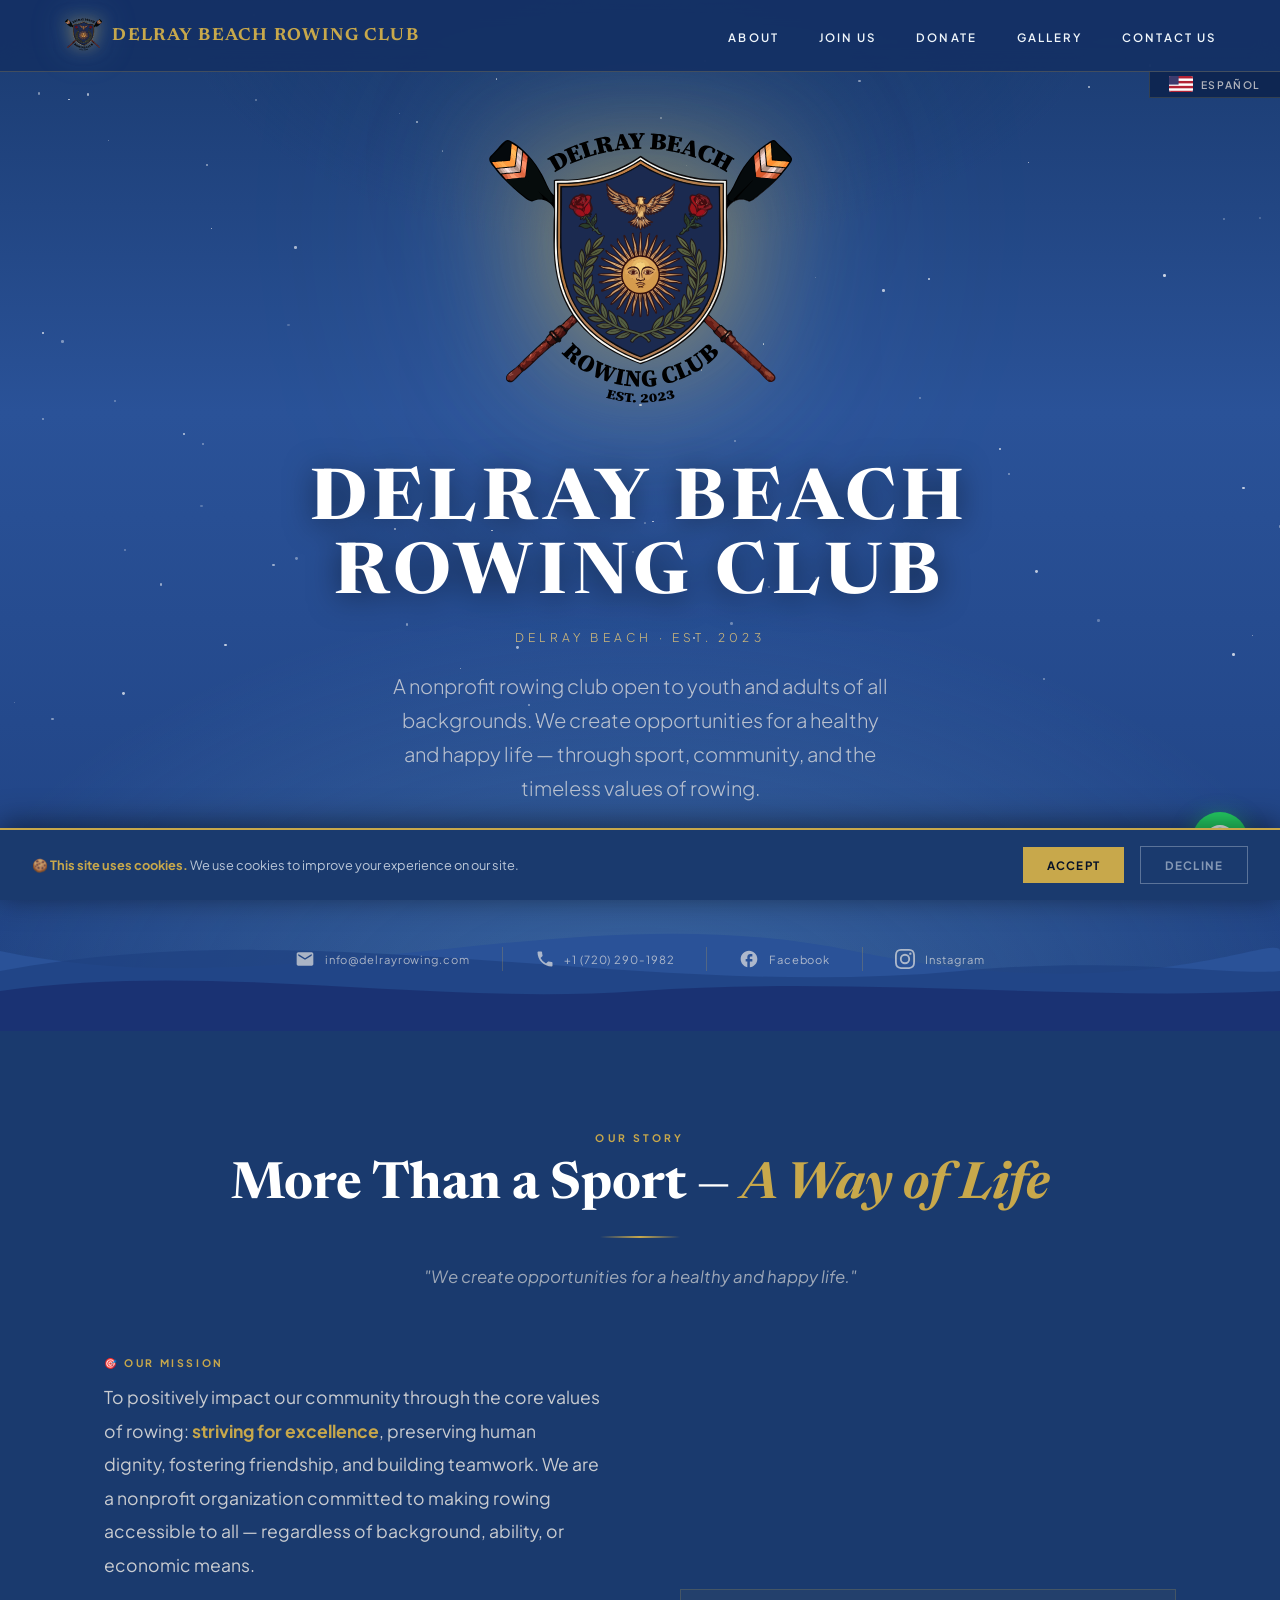
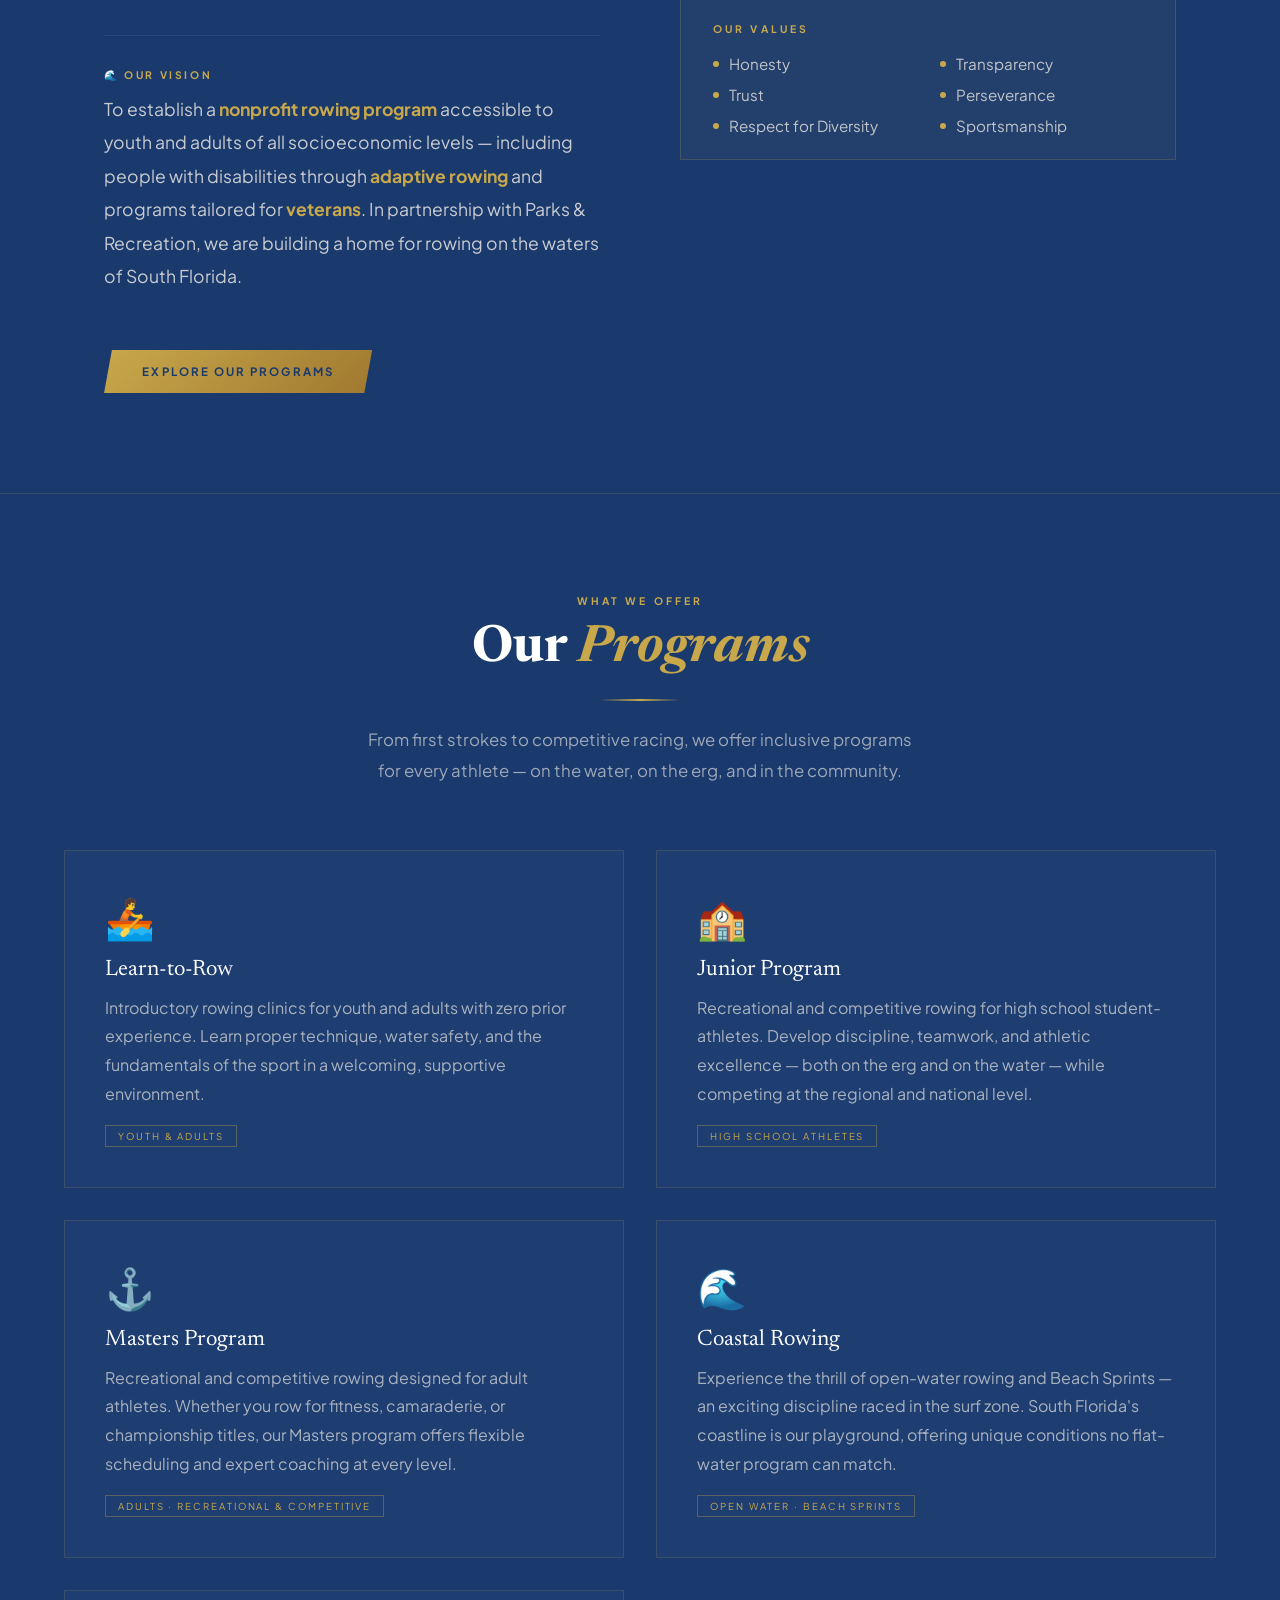
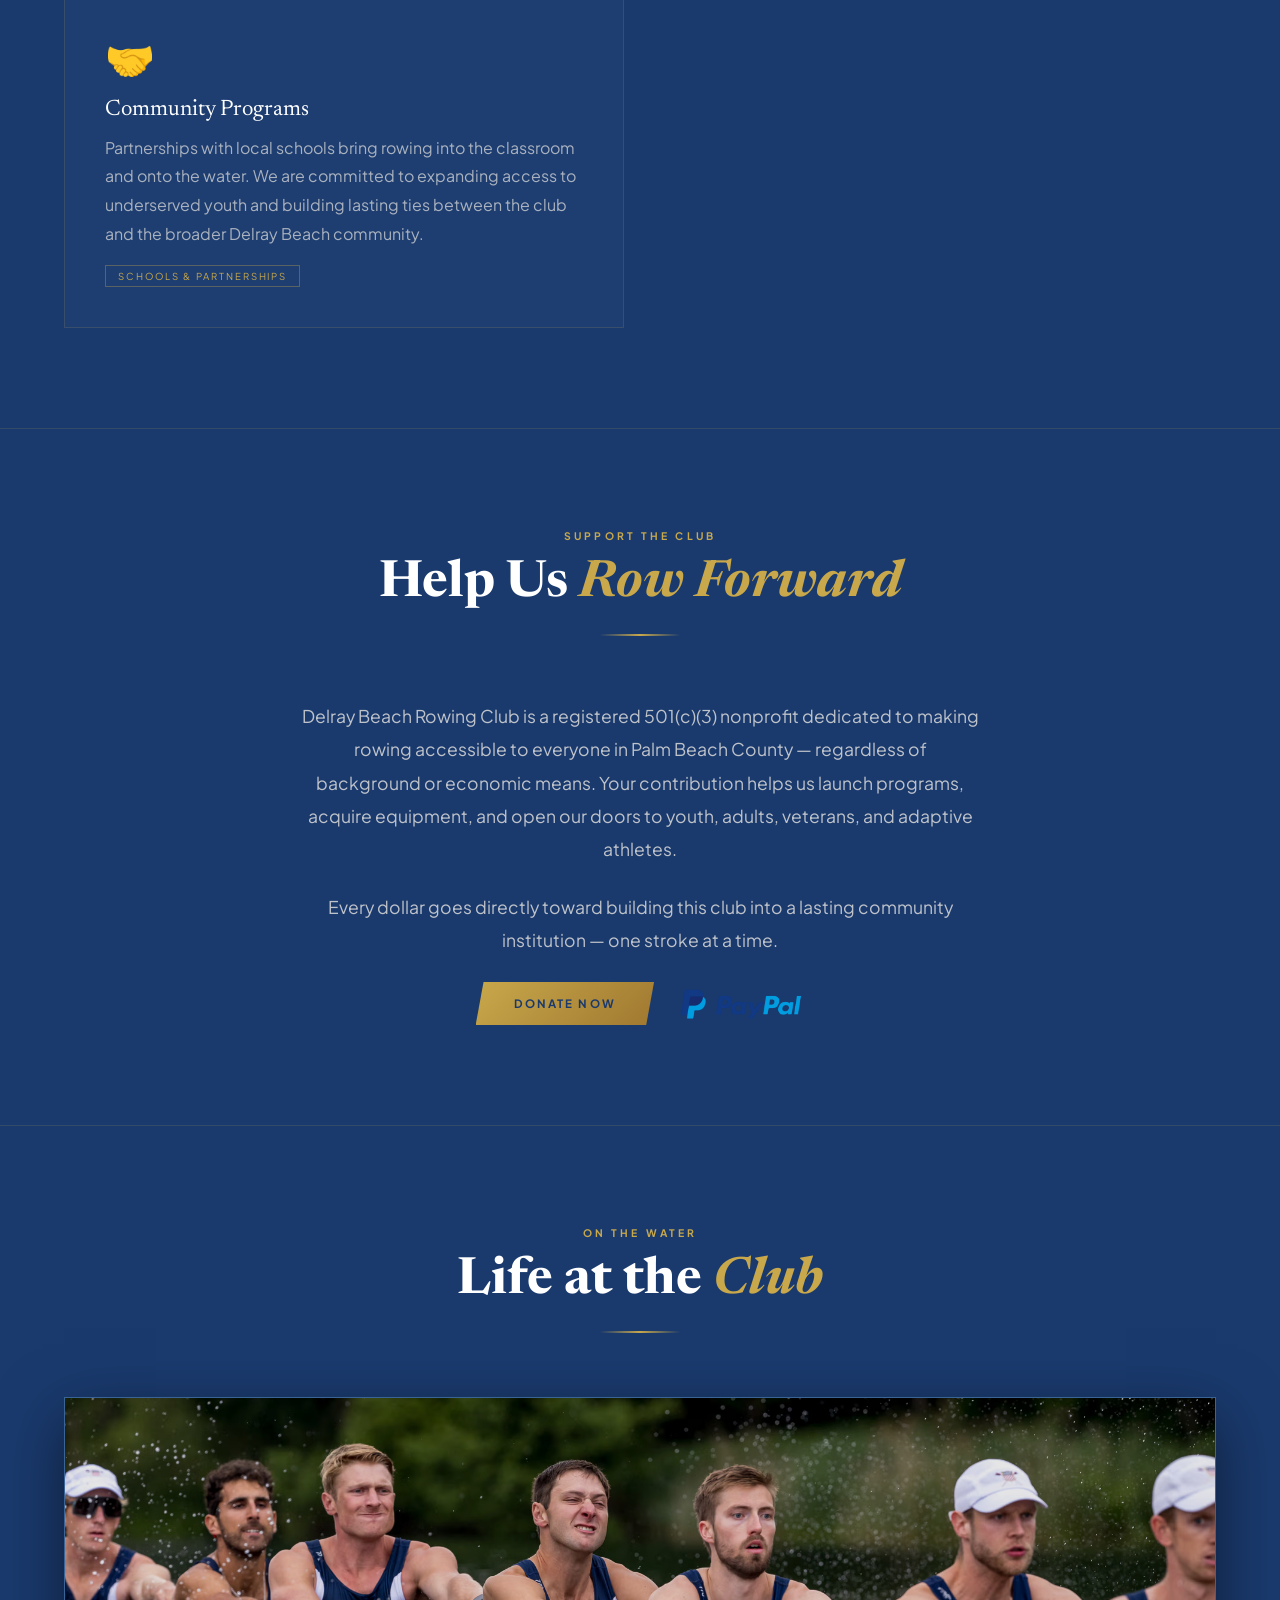
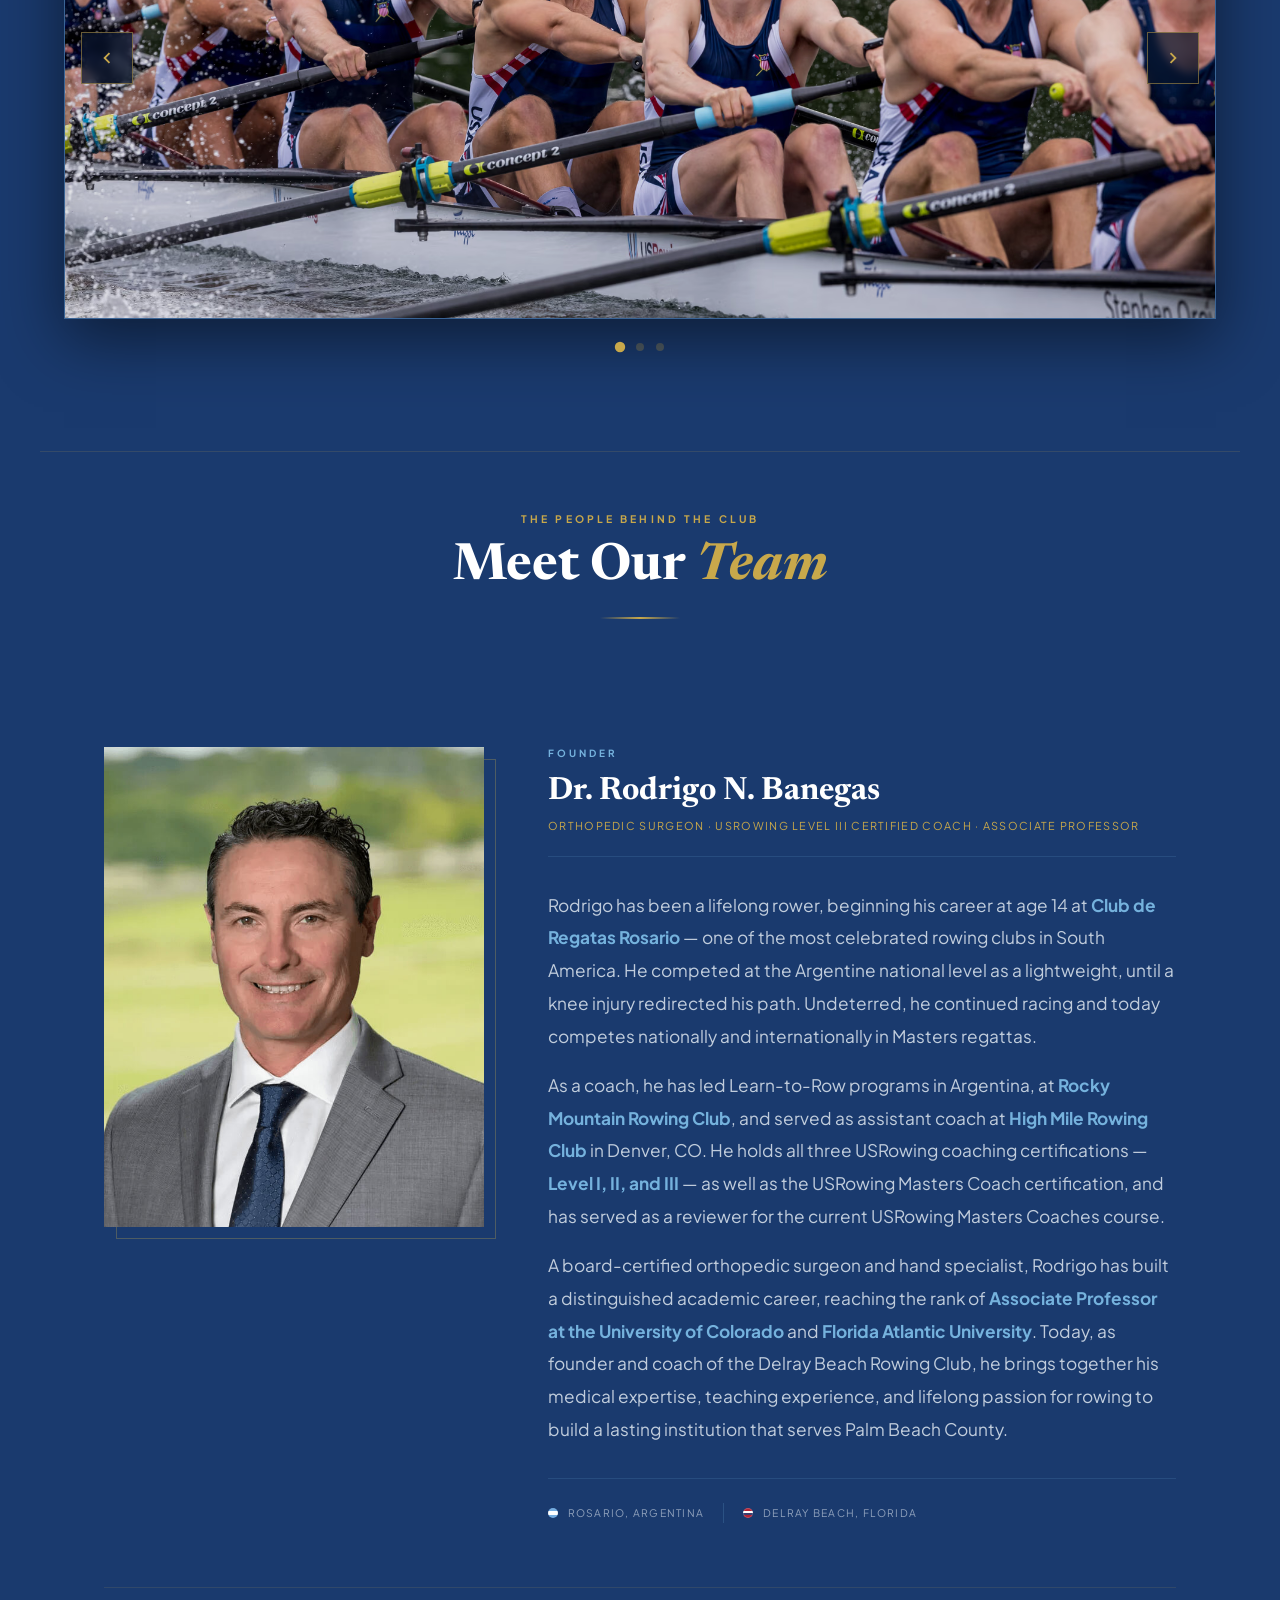
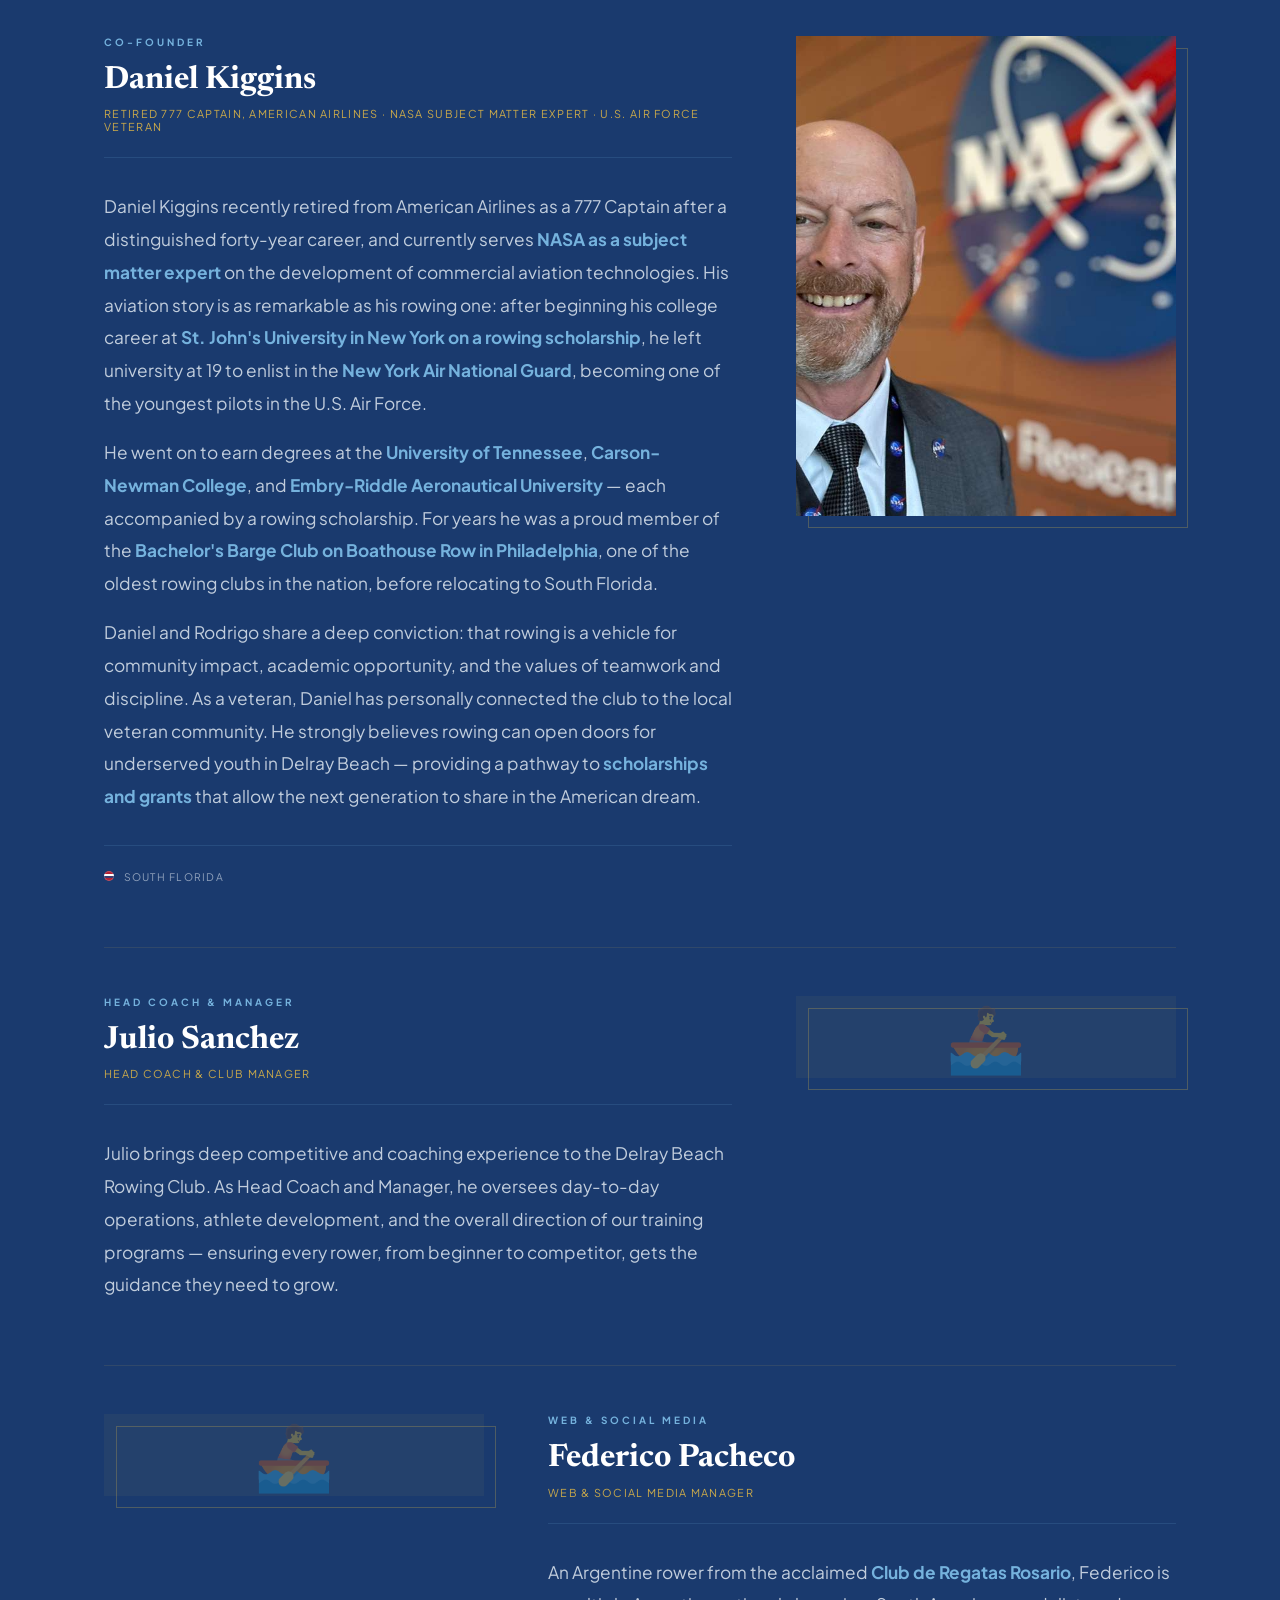
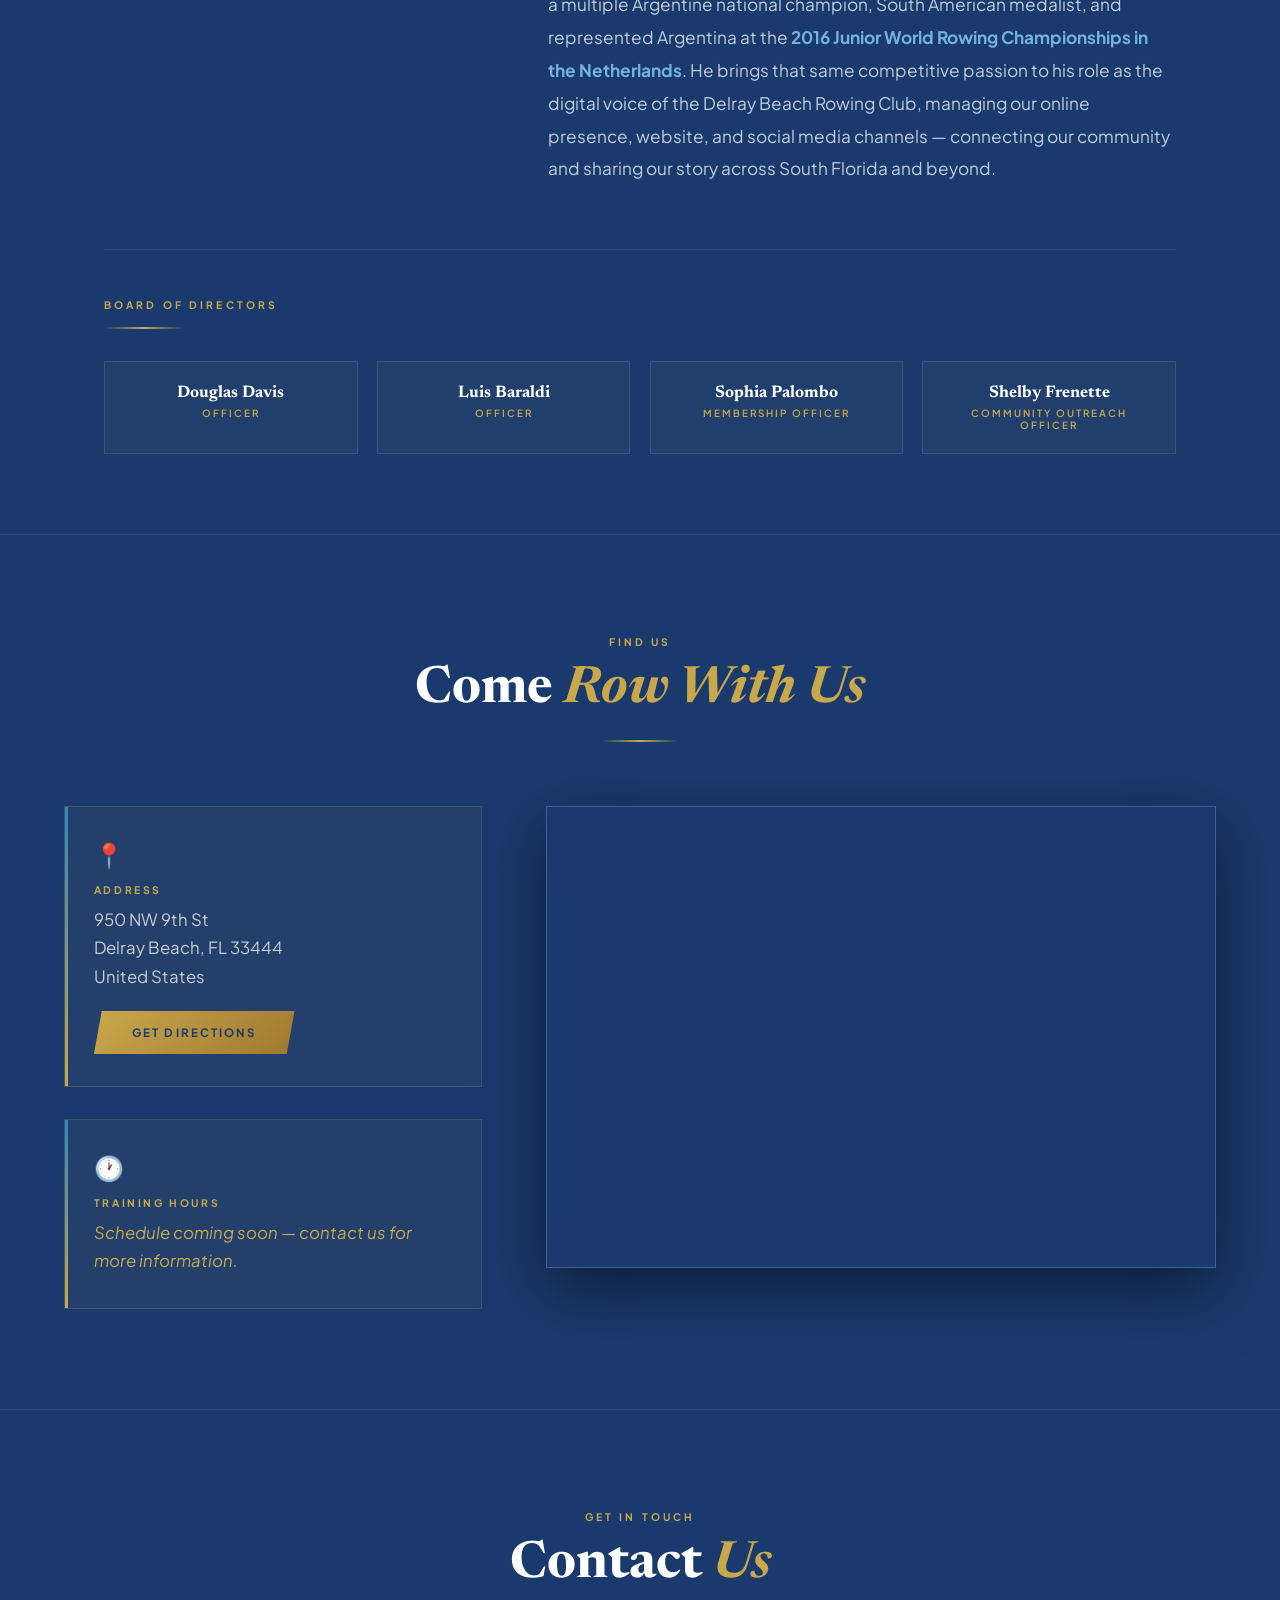
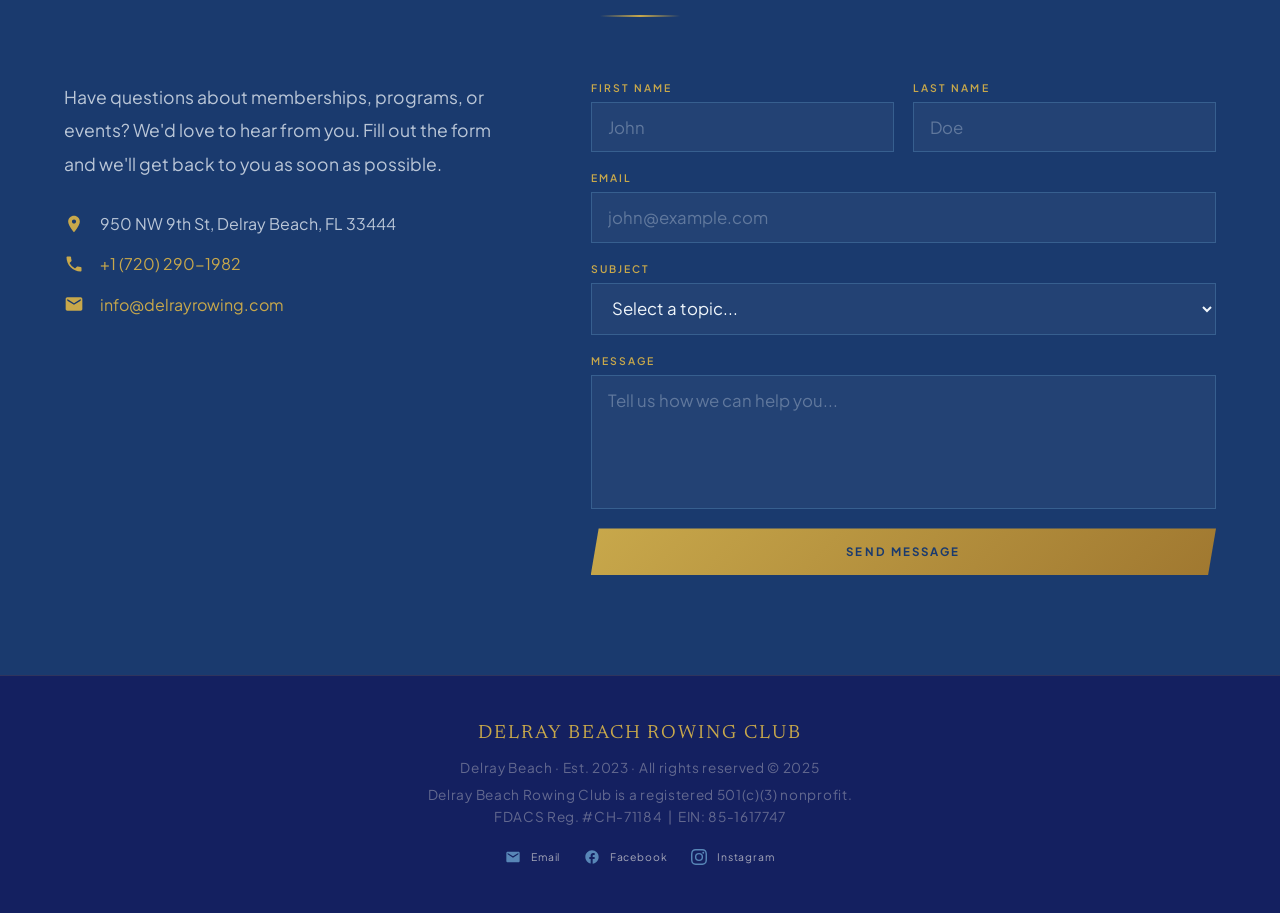
==== index.html @ 79dd27eb "Update index.html" ====
<!DOCTYPE html>
<html lang="en">
<head>
  <meta charset="UTF-8"/>
  <meta name="viewport" content="width=device-width, initial-scale=1.0"/>
  <title>Delray Beach Rowing Club</title>

  <!-- ── FAVICON ── -->
  <link rel="icon" type="image/svg+xml" href="escudoclub.svg"/>
  <link rel="apple-touch-icon" href="escudoclub.svg"/>

  <!-- ── SEO ── -->
  <meta name="description" content="Delray Beach Rowing Club — A 501(c)(3) nonprofit rowing club in Palm Beach County, FL. Programs for youth, adults, masters, and coastal rowing. Est. 2023."/>
  <meta name="keywords" content="rowing club, Delray Beach, Palm Beach County, nonprofit rowing, learn to row, masters rowing, coastal rowing, junior rowing, Florida rowing"/>
  <meta name="author" content="Delray Beach Rowing Club"/>
  <link rel="canonical" href="https://delrayrowing.com/"/>

  <!-- ── OPEN GRAPH (WhatsApp, Facebook, iMessage) ── -->
  <meta property="og:type" content="website"/>
  <meta property="og:url" content="https://delrayrowing.com/"/>
  <meta property="og:title" content="Delray Beach Rowing Club"/>
  <meta property="og:description" content="A nonprofit rowing club in Palm Beach County, FL — open to youth, adults, masters, and coastal athletes. Est. 2023."/>
  <meta property="og:image" content="https://delrayrowing.com/og-image.png"/>
  <meta property="og:image:type" content="image/png"/>
  <meta property="og:image:width" content="1200"/>
  <meta property="og:image:height" content="630"/>
  <meta property="og:locale" content="en_US"/>
  <meta property="og:site_name" content="Delray Beach Rowing Club"/>

  <!-- ── TWITTER/X CARD ── -->
  <meta name="twitter:card" content="summary_large_image"/>
  <meta name="twitter:title" content="Delray Beach Rowing Club"/>
  <meta name="twitter:description" content="A nonprofit rowing club in Palm Beach County, FL — open to youth, adults, masters, and coastal athletes. Est. 2023."/>
  <meta name="twitter:image" content="https://delrayrowing.com/og-image.png"/>

  <link href="https://fonts.googleapis.com/css2?family=Newsreader:ital,opsz,wght@0,6..72,400;0,6..72,700;0,6..72,900;1,6..72,400;1,6..72,700&family=Plus+Jakarta+Sans:wght@300;400;600;700&display=swap" rel="stylesheet"/>
  <link rel="stylesheet" href="styles.css"/>
</head>
<body>

  <!-- ── MOBILE MENU ── -->
  <div class="mobile-menu" id="mobileMenu">
    <a href="#about" onclick="closeMobileMenu()" data-en="About" data-es="Sobre Nosotros">About</a>
    <a href="#join" onclick="closeMobileMenu()" data-en="Join Us" data-es="Únete">Join Us</a>
    <a href="#donate" onclick="closeMobileMenu()" data-en="Donate" data-es="Donar">Donate</a>
    <a href="gallery.html" data-en="Gallery" data-es="Galería">Gallery</a>
    <a href="#contact" onclick="closeMobileMenu()" data-en="Contact Us" data-es="Contacto">Contact Us</a>
    <div class="mobile-menu-social">
      <a href="mailto:info@delrayrowing.com" aria-label="Email"><svg viewBox="0 0 24 24"><path d="M20 4H4c-1.1 0-2 .9-2 2v12c0 1.1.9 2 2 2h16c1.1 0 2-.9 2-2V6c0-1.1-.9-2-2-2zm0 4-8 5-8-5V6l8 5 8-5v2z"/></svg></a>
      <a href="tel:+17202901982" aria-label="Phone"><svg viewBox="0 0 24 24"><path d="M6.62 10.79a15.05 15.05 0 0 0 6.59 6.59l2.2-2.2c.27-.27.67-.36 1.02-.25 1.12.37 2.33.57 3.57.57.55 0 1 .45 1 1V20c0 .55-.45 1-1 1C10.61 21 3 13.39 3 4c0-.55.45-1 1-1h3.5c.55 0 1 .45 1 1 0 1.25.2 2.45.57 3.57.11.35.03.74-.25 1.02l-2.2 2.2z"/></svg></a>
      <a href="https://www.facebook.com/profile.php?id=61567867408421" target="_blank" aria-label="Facebook"><svg viewBox="0 0 24 24"><path d="M22 12c0-5.52-4.48-10-10-10S2 6.48 2 12c0 4.84 3.44 8.87 8 9.8V15H8v-3h2V9.5C10 7.57 11.57 6 13.5 6H16v3h-2c-.55 0-1 .45-1 1v2h3v3h-3v6.95c5.05-.5 9-4.76 9-9.95z"/></svg></a>
      <a href="https://www.instagram.com/delrayrowing/" target="_blank" aria-label="Instagram"><svg viewBox="0 0 24 24"><path d="M12 2.163c3.204 0 3.584.012 4.85.07 3.252.148 4.771 1.691 4.919 4.919.058 1.265.069 1.645.069 4.849 0 3.205-.012 3.584-.069 4.849-.149 3.225-1.664 4.771-4.919 4.919-1.266.058-1.644.07-4.85.07-3.204 0-3.584-.012-4.849-.07-3.26-.149-4.771-1.699-4.919-4.92-.058-1.265-.07-1.644-.07-4.849 0-3.204.013-3.583.07-4.849.149-3.227 1.664-4.771 4.919-4.919 1.266-.057 1.645-.069 4.849-.069zm0-2.163c-3.259 0-3.667.014-4.947.072-4.358.2-6.78 2.618-6.98 6.98-.059 1.281-.073 1.689-.073 4.948 0 3.259.014 3.668.072 4.948.2 4.358 2.618 6.78 6.98 6.98 1.281.058 1.689.072 4.948.072 3.259 0 3.668-.014 4.948-.072 4.354-.2 6.782-2.618 6.979-6.98.059-1.28.073-1.689.073-4.948 0-3.259-.014-3.667-.072-4.947-.196-4.354-2.617-6.78-6.979-6.98-1.281-.059-1.69-.073-4.949-.073zm0 5.838a6.162 6.162 0 1 0 0 12.324 6.162 6.162 0 0 0 0-12.324zM12 16a4 4 0 1 1 0-8 4 4 0 0 1 0 8zm6.406-11.845a1.44 1.44 0 1 0 0 2.881 1.44 1.44 0 0 0 0-2.881z"/></svg></a>
    </div>
  </div>

  <!-- ── NAV ── -->
  <nav>
    <div class="nav-brand">
      <img src="escudoclub.svg" alt="Logo" style="height:38px;width:auto;object-fit:contain;vertical-align:middle;margin-right:0.6rem;">
      Delray Beach Rowing Club
    </div>
    <ul class="nav-links">
      <li><a href="#about" data-en="About" data-es="Sobre Nosotros">About</a></li>
      <li><a href="#join" data-en="Join Us" data-es="Únete">Join Us</a></li>
      <li><a href="#donate" data-en="Donate" data-es="Donar">Donate</a></li>
      <li><a href="gallery.html" data-en="Gallery" data-es="Galería">Gallery</a></li>
      <li><a href="#contact" data-en="Contact Us" data-es="Contacto">Contact Us</a></li>
    </ul>
    <button class="nav-hamburger" id="hamburger" onclick="toggleMenu()" aria-label="Toggle menu">
      <span></span><span></span><span></span>
    </button>
  </nav>

  <!-- ── LANG STRIP (below nav) ── -->
  <div class="lang-strip">
    <button id="langBtn" class="lang-strip-btn" onclick="toggleLang()" aria-label="Toggle language" title="Switch to Spanish">
      <span id="langFlagUS" style="display:flex;align-items:center;gap:0.5rem;">
        <svg xmlns="http://www.w3.org/2000/svg" viewBox="0 0 60 40" width="24" height="16" style="border-radius:2px;display:block;flex-shrink:0;"><rect width="60" height="40" fill="#fff"/><rect y="0" width="60" height="6.15" fill="#B22234"/><rect y="12.3" width="60" height="6.15" fill="#B22234"/><rect y="24.6" width="60" height="6.15" fill="#B22234"/><rect y="36.9" width="60" height="3.1" fill="#B22234"/><rect width="24" height="21.5" fill="#3C3B6E"/></svg>
        <span class="lang-strip-label" data-en="Español" data-es="English">Español</span>
      </span>
      <span id="langFlagES" style="display:none;align-items:center;gap:0.5rem;">
        <svg xmlns="http://www.w3.org/2000/svg" viewBox="0 0 60 40" width="24" height="16" style="border-radius:2px;display:block;flex-shrink:0;"><rect width="60" height="40" fill="#c60b1e"/><rect y="10" width="60" height="20" fill="#ffc400"/></svg>
        <span class="lang-strip-label" data-en="English" data-es="Español">English</span>
      </span>
    </button>
  </div>

  <!-- ── HERO ── -->
  <div class="hero">
    <div class="hero-bg"></div>
    <div class="stars" id="stars"></div>
    <div class="waves" aria-hidden="true">
      <svg class="wave-svg" xmlns="http://www.w3.org/2000/svg" viewBox="0 0 1440 200" preserveAspectRatio="none">
        <path class="wave-path1" fill="#2a5298" d="M0,120 C320,180 640,60 960,120 C1280,180 1440,100 1440,120 L1440,200 L0,200 Z"/>
        <path class="wave-path2" fill="#1e4080" fill-opacity="0.7" d="M0,140 C360,80 720,170 1080,140 C1260,125 1380,145 1440,140 L1440,200 L0,200 Z"/>
        <path class="wave-path3" fill="#142060" fill-opacity="0.5" d="M0,160 C240,130 480,175 720,160 C960,145 1200,170 1440,160 L1440,200 L0,200 Z"/>
      </svg>
    </div>
    <div class="hero-content">
      <img src="escudoclub.svg" alt="Delray Beach Rowing Club Logo" class="hero-logo"/>
      <h1 class="hero-title" style="font-family:'Newsreader',serif;font-weight:700;letter-spacing:0.08em;text-transform:uppercase;">Delray Beach<br/>Rowing Club</h1>
      <p class="hero-subtitle" data-en="Delray Beach · Est. 2023" data-es="Delray Beach · Est. 2023">Delray Beach · Est. 2023</p>
      <p class="hero-tagline" data-en="A nonprofit rowing club open to youth and adults of all backgrounds. We create opportunities for a healthy and happy life — through sport, community, and the timeless values of rowing." data-es="Un club de remo sin fines de lucro abierto a jóvenes y adultos de todos los orígenes. Creamos oportunidades para una vida sana y feliz — a través del deporte, la comunidad y los valores del remo.">A nonprofit rowing club open to youth and adults of all backgrounds. We create opportunities for a healthy and happy life — through sport, community, and the timeless values of rowing.</p>
      <div class="hero-cta">
        <a href="#join" class="btn-primary" data-en="Join the Club" data-es="Únete al Club">Join the Club</a>
        <a href="#about" class="btn-outline" data-en="Learn More" data-es="Saber Más">Learn More</a>
      </div>
    </div>
    <div class="hero-contact">
      <a href="mailto:info@delrayrowing.com" class="contact-item">
        <svg viewBox="0 0 24 24"><path d="M20 4H4c-1.1 0-2 .9-2 2v12c0 1.1.9 2 2 2h16c1.1 0 2-.9 2-2V6c0-1.1-.9-2-2-2zm0 4-8 5-8-5V6l8 5 8-5v2z"/></svg>
        <span class="contact-text">info@delrayrowing.com</span>
      </a>
      <div class="contact-sep"></div>
      <a href="tel:+17202901982" class="contact-item">
        <svg viewBox="0 0 24 24"><path d="M6.62 10.79a15.05 15.05 0 0 0 6.59 6.59l2.2-2.2c.27-.27.67-.36 1.02-.25 1.12.37 2.33.57 3.57.57.55 0 1 .45 1 1V20c0 .55-.45 1-1 1C10.61 21 3 13.39 3 4c0-.55.45-1 1-1h3.5c.55 0 1 .45 1 1 0 1.25.2 2.45.57 3.57.11.35.03.74-.25 1.02l-2.2 2.2z"/></svg>
        <span class="contact-text">+1 (720) 290-1982</span>
      </a>
      <div class="contact-sep"></div>
      <a href="https://www.facebook.com/profile.php?id=61567867408421" target="_blank" class="contact-item">
        <svg viewBox="0 0 24 24"><path d="M22 12c0-5.52-4.48-10-10-10S2 6.48 2 12c0 4.84 3.44 8.87 8 9.8V15H8v-3h2V9.5C10 7.57 11.57 6 13.5 6H16v3h-2c-.55 0-1 .45-1 1v2h3v3h-3v6.95c5.05-.5 9-4.76 9-9.95z"/></svg>
        <span class="contact-text">Facebook</span>
      </a>
      <div class="contact-sep"></div>
      <a href="https://www.instagram.com/delrayrowing/" target="_blank" class="contact-item">
        <svg viewBox="0 0 24 24"><path d="M12 2.163c3.204 0 3.584.012 4.85.07 3.252.148 4.771 1.691 4.919 4.919.058 1.265.069 1.645.069 4.849 0 3.205-.012 3.584-.069 4.849-.149 3.225-1.664 4.771-4.919 4.919-1.266.058-1.644.07-4.85.07-3.204 0-3.584-.012-4.849-.07-3.26-.149-4.771-1.699-4.919-4.92-.058-1.265-.07-1.644-.07-4.849 0-3.204.013-3.583.07-4.849.149-3.227 1.664-4.771 4.919-4.919 1.266-.057 1.645-.069 4.849-.069zm0-2.163c-3.259 0-3.667.014-4.947.072-4.358.2-6.78 2.618-6.98 6.98-.059 1.281-.073 1.689-.073 4.948 0 3.259.014 3.668.072 4.948.2 4.358 2.618 6.78 6.98 6.98 1.281.058 1.689.072 4.948.072 3.259 0 3.668-.014 4.948-.072 4.354-.2 6.782-2.618 6.979-6.98.059-1.28.073-1.689.073-4.948 0-3.259-.014-3.667-.072-4.947-.196-4.354-2.617-6.78-6.979-6.98-1.281-.059-1.69-.073-4.949-.073zm0 5.838a6.162 6.162 0 1 0 0 12.324 6.162 6.162 0 0 0 0-12.324zM12 16a4 4 0 1 1 0-8 4 4 0 0 1 0 8zm6.406-11.845a1.44 1.44 0 1 0 0 2.881 1.44 1.44 0 0 0 0-2.881z"/></svg>
        <span class="contact-text">Instagram</span>
      </a>
    </div>
  </div>

  <!-- ── ABOUT ── -->
  <section id="about">
    <div class="section-header reveal">
      <span class="section-tag" data-en="Our Story" data-es="Nuestra Historia">Our Story</span>
      <h2 class="section-title"><span data-en="More Than a Sport — " data-es="Más Que un Deporte — ">More Than a Sport — </span><em data-en="A Way of Life" data-es="Un Estilo de Vida">A Way of Life</em></h2>
      <div class="section-rule"></div>
      <p style="margin-top:1.5rem;color:rgba(245,240,232,0.6);font-size:1.05rem;max-width:600px;margin-left:auto;margin-right:auto;line-height:1.8;font-style:italic;" data-en='"We create opportunities for a healthy and happy life."' data-es='"Creamos oportunidades para una vida sana y feliz."'>"We create opportunities for a healthy and happy life."</p>
    </div>

    <!-- Mission & Vision -->
    <div class="about-grid">
      <div class="about-text reveal">
        <div class="about-mv-block" style="margin-bottom:2rem;">
          <div class="about-mv-label" data-en="🎯 Our Mission" data-es="🎯 Nuestra Misión">🎯 Our Mission</div>
          <p data-en='To positively impact our community through the core values of rowing: <strong>striving for excellence</strong>, preserving human dignity, fostering friendship, and building teamwork. We are a nonprofit organization committed to making rowing accessible to all — regardless of background, ability, or economic means.' data-es='Impactar positivamente a nuestra comunidad a través de los valores del remo: <strong>esfuerzo para lograr la excelencia</strong>, preservación de la dignidad humana, fomento de la amistad y trabajo en equipo. Somos una organización sin fines de lucro comprometida a hacer el remo accesible para todos.'>To positively impact our community through the core values of rowing: <strong>striving for excellence</strong>, preserving human dignity, fostering friendship, and building teamwork. We are a nonprofit organization committed to making rowing accessible to all — regardless of background, ability, or economic means.</p>
        </div>
        <div class="about-mv-block">
          <div class="about-mv-label" data-en="🌊 Our Vision" data-es="🌊 Nuestra Visión">🌊 Our Vision</div>
          <p data-en='To establish a <strong>nonprofit rowing program</strong> accessible to youth and adults of all socioeconomic levels — including people with disabilities through <strong>adaptive rowing</strong> and programs tailored for <strong>veterans</strong>. In partnership with Parks &amp; Recreation, we are building a home for rowing on the waters of South Florida.' data-es='Establecer un <strong>programa de remo sin fines de lucro</strong> accesible para jóvenes y adultos de todos los niveles socioeconómicos, incluyendo personas con discapacidades a través del <strong>remo adaptado</strong> y programas para <strong>veteranos</strong>. En alianza con Parques y Recreación, construimos un hogar para el remo en el sur de Florida.'>To establish a <strong>nonprofit rowing program</strong> accessible to youth and adults of all socioeconomic levels — including people with disabilities through <strong>adaptive rowing</strong> and programs tailored for <strong>veterans</strong>. In partnership with Parks &amp; Recreation, we are building a home for rowing on the waters of South Florida.</p>
        </div>
        <a href="#join" class="btn-primary" style="display:inline-block;margin-top:2rem;" data-en="Explore Our Programs" data-es="Ver Nuestros Programas">Explore Our Programs</a>
      </div>

      <div class="about-right reveal">
        <!-- Values -->
        <div class="values-block">
          <div class="values-title" data-en="Our Values" data-es="Nuestros Valores">Our Values</div>
          <div class="values-grid">
            <div class="value-item"><div class="value-dot"></div><span data-en="Honesty" data-es="Honestidad">Honesty</span></div>
            <div class="value-item"><div class="value-dot"></div><span data-en="Transparency" data-es="Transparencia">Transparency</span></div>
            <div class="value-item"><div class="value-dot"></div><span data-en="Trust" data-es="Confianza">Trust</span></div>
            <div class="value-item"><div class="value-dot"></div><span data-en="Perseverance" data-es="Perseverancia">Perseverance</span></div>
            <div class="value-item"><div class="value-dot"></div><span data-en="Respect for Diversity" data-es="Respeto por la Diversidad">Respect for Diversity</span></div>
            <div class="value-item"><div class="value-dot"></div><span data-en="Sportsmanship" data-es="Deportividad">Sportsmanship</span></div>
          </div>
        </div>
      </div>
    </div>
  </section>

  <!-- ── JOIN — Programs ── -->
  <div id="join" style="padding:100px 5vw;border-top:1px solid rgba(201,168,76,0.15);border-bottom:1px solid rgba(201,168,76,0.15);">
    <div class="indoor-inner">
      <div class="section-header reveal">
        <span class="section-tag" data-en="What We Offer" data-es="Lo Que Ofrecemos">What We Offer</span>
        <h2 class="section-title"><span data-en="Our " data-es="Nuestros ">Our </span><em data-en="Programs" data-es="Programas">Programs</em></h2>
        <div class="section-rule"></div>
        <p style="margin-top:1.5rem;color:rgba(245,240,232,0.6);font-size:1.05rem;max-width:560px;margin-left:auto;margin-right:auto;line-height:1.8;" data-en="From first strokes to competitive racing, we offer inclusive programs for every athlete — on the water, on the erg, and in the community." data-es="Desde las primeras remadas hasta la competencia, ofrecemos programas inclusivos para cada atleta — en el agua, en el erg y en la comunidad.">From first strokes to competitive racing, we offer inclusive programs for every athlete — on the water, on the erg, and in the community.</p>
      </div>
      <div class="programs-grid programs-grid-3">
        <div class="program-card reveal">
          <div class="program-icon">🚣</div>
          <div class="program-title" data-en="Learn-to-Row" data-es="Aprende a Remar">Learn-to-Row</div>
          <p class="program-text" data-en="Introductory rowing clinics for youth and adults with zero prior experience. Learn proper technique, water safety, and the fundamentals of the sport in a welcoming, supportive environment." data-es="Clínicas de iniciación al remo para jóvenes y adultos sin experiencia previa. Aprende técnica, seguridad en el agua y los fundamentos del deporte en un ambiente acogedor.">Introductory rowing clinics for youth and adults with zero prior experience. Learn proper technique, water safety, and the fundamentals of the sport in a welcoming, supportive environment.</p>
          <span class="program-tag" data-en="Youth &amp; Adults" data-es="Jóvenes y Adultos">Youth &amp; Adults</span>
        </div>
        <div class="program-card reveal">
          <div class="program-icon">🏫</div>
          <div class="program-title" data-en="Junior Program" data-es="Programa Juvenil">Junior Program</div>
          <p class="program-text" data-en="Recreational and competitive rowing for high school student-athletes. Develop discipline, teamwork, and athletic excellence — both on the erg and on the water — while competing at the regional and national level." data-es="Remo recreativo y competitivo para estudiantes de secundaria. Desarrolla disciplina, trabajo en equipo y excelencia atlética — en el erg y en el agua — compitiendo a nivel regional y nacional.">Recreational and competitive rowing for high school student-athletes. Develop discipline, teamwork, and athletic excellence — both on the erg and on the water — while competing at the regional and national level.</p>
          <span class="program-tag" data-en="High School Athletes" data-es="Estudiantes de Secundaria">High School Athletes</span>
        </div>
        <div class="program-card reveal">
          <div class="program-icon">⚓</div>
          <div class="program-title" data-en="Masters Program" data-es="Programa Másters">Masters Program</div>
          <p class="program-text" data-en="Recreational and competitive rowing designed for adult athletes. Whether you row for fitness, camaraderie, or championship titles, our Masters program offers flexible scheduling and expert coaching at every level." data-es="Remo recreativo y competitivo diseñado para atletas adultos. Ya sea que remes por fitness, camaradería o títulos, nuestro programa Másters ofrece horarios flexibles y entrenamiento experto a todo nivel.">Recreational and competitive rowing designed for adult athletes. Whether you row for fitness, camaraderie, or championship titles, our Masters program offers flexible scheduling and expert coaching at every level.</p>
          <span class="program-tag" data-en="Adults · Recreational &amp; Competitive" data-es="Adultos · Recreativo y Competitivo">Adults · Recreational &amp; Competitive</span>
        </div>
        <div class="program-card reveal">
          <div class="program-icon">🌊</div>
          <div class="program-title" data-en="Coastal Rowing" data-es="Remo Costero">Coastal Rowing</div>
          <p class="program-text" data-en="Experience the thrill of open-water rowing and Beach Sprints — an exciting discipline raced in the surf zone. South Florida's coastline is our playground, offering unique conditions no flat-water program can match." data-es="Vive la emoción del remo en mar abierto y los Beach Sprints — una emocionante disciplina disputada en la zona de surf. La costa del sur de Florida es nuestro campo de juego, con condiciones únicas.">Experience the thrill of open-water rowing and Beach Sprints — an exciting discipline raced in the surf zone. South Florida's coastline is our playground, offering unique conditions no flat-water program can match.</p>
          <span class="program-tag" data-en="Open Water · Beach Sprints" data-es="Mar Abierto · Beach Sprints">Open Water · Beach Sprints</span>
        </div>
        <div class="program-card reveal">
          <div class="program-icon">🤝</div>
          <div class="program-title" data-en="Community Programs" data-es="Programas Comunitarios">Community Programs</div>
          <p class="program-text" data-en="Partnerships with local schools bring rowing into the classroom and onto the water. We are committed to expanding access to underserved youth and building lasting ties between the club and the broader Delray Beach community." data-es="Alianzas con escuelas locales llevan el remo al aula y al agua. Estamos comprometidos a ampliar el acceso para jóvenes sin recursos y a construir lazos duraderos con la comunidad de Delray Beach.">Partnerships with local schools bring rowing into the classroom and onto the water. We are committed to expanding access to underserved youth and building lasting ties between the club and the broader Delray Beach community.</p>
          <span class="program-tag" data-en="Schools &amp; Partnerships" data-es="Escuelas y Alianzas">Schools &amp; Partnerships</span>
        </div>
      </div>
    </div>
  </div>

  <!-- ── DONATE ── -->
  <section id="donate">
    <div class="section-header reveal">
      <span class="section-tag" data-en="Support the Club" data-es="Apoya el Club">Support the Club</span>
      <h2 class="section-title"><span data-en="Help Us " data-es="Ayúdanos a ">Help Us </span><em data-en="Row Forward" data-es="Remar Adelante">Row Forward</em></h2>
      <div class="section-rule"></div>
    </div>
    <div class="donate-solo reveal">
      <p data-en="Delray Beach Rowing Club is a registered 501(c)(3) nonprofit dedicated to making rowing accessible to everyone in Palm Beach County — regardless of background or economic means. Your contribution helps us launch programs, acquire equipment, and open our doors to youth, adults, veterans, and adaptive athletes." data-es="El Delray Beach Rowing Club es una organización sin fines de lucro 501(c)(3) dedicada a hacer el remo accesible para todos en el condado de Palm Beach. Tu contribución nos ayuda a lanzar programas, adquirir equipamiento y abrir nuestras puertas a jóvenes, adultos, veteranos y atletas adaptados.">Delray Beach Rowing Club is a registered 501(c)(3) nonprofit dedicated to making rowing accessible to everyone in Palm Beach County — regardless of background or economic means. Your contribution helps us launch programs, acquire equipment, and open our doors to youth, adults, veterans, and adaptive athletes.</p>
      <p data-en="Every dollar goes directly toward building this club into a lasting community institution — one stroke at a time." data-es="Cada dólar va directamente hacia la construcción de este club como una institución comunitaria duradera — una remada a la vez.">Every dollar goes directly toward building this club into a lasting community institution — one stroke at a time.</p>
      <div style="margin-top:1.5rem;display:flex;align-items:center;gap:1.5rem;flex-wrap:wrap;">
        <a href="https://www.paypal.com/ncp/payment/99WVY2Z36ZKXC" target="_blank" class="btn-primary" data-en="Donate Now" data-es="Donar Ahora">Donate Now</a>
        <img src="paypal-logo.png" alt="PayPal" style="height:36px;width:auto;vertical-align:middle;">
      </div>
    </div>
  </section>

  <!-- ── CAROUSEL ── -->
  <div class="carousel-section">
    <div class="carousel-inner">
      <div class="section-header reveal">
        <span class="section-tag" data-en="On The Water" data-es="En el Agua">On The Water</span>
        <h2 class="section-title"><span data-en="Life at the " data-es="La Vida en el ">Life at the </span><em data-en="Club" data-es="Club">Club</em></h2>
        <div class="section-rule"></div>
      </div>
      <div class="carousel-wrapper reveal">
        <div class="carousel-track" id="carouselTrack">
          <div class="carousel-slide"><img src="remo1.avif" alt="Rowing competition"/></div>
          <div class="carousel-slide"><img src="remo2.avif" alt="Rowing heats"/></div>
          <div class="carousel-slide"><img src="remo3.avif" alt="Women quad heat"/></div>
        </div>
        <button class="carousel-btn carousel-btn-prev" id="btnPrev" aria-label="Previous">
          <svg viewBox="0 0 24 24"><path d="M15.41 7.41L14 6l-6 6 6 6 1.41-1.41L10.83 12z"/></svg>
        </button>
        <button class="carousel-btn carousel-btn-next" id="btnNext" aria-label="Next">
          <svg viewBox="0 0 24 24"><path d="M10 6L8.59 7.41 13.17 12l-4.58 4.59L10 18l6-6z"/></svg>
        </button>
      </div>
      <div class="carousel-dots">
        <button class="carousel-dot active" data-slide="0"></button>
        <button class="carousel-dot" data-slide="1"></button>
        <button class="carousel-dot" data-slide="2"></button>
      </div>
    </div>
  </div>

  <!-- ── TEAM ── -->
  <section id="founder" style="padding:60px 5vw 80px;border-top:1px solid rgba(201,168,76,0.15);">
    <div class="section-header reveal">
      <span class="section-tag" data-en="The People Behind the Club" data-es="Las Personas Detrás del Club">The People Behind the Club</span>
      <h2 class="section-title"><span data-en="Meet Our " data-es="Conoce a Nuestro ">Meet Our </span><em data-en="Team" data-es="Equipo">Team</em></h2>
      <div class="section-rule"></div>
    </div>

    <!-- Rodrigo Banegas -->
    <div class="founder-section reveal" style="margin-top:3rem;">
      <div class="founder-grid">
        <div class="founder-photo reveal">
          <img src="fundador.jpg" alt="Dr. Rodrigo Natalio Banegas"/>
        </div>
        <div class="founder-text reveal">
          <span class="founder-tag" data-en="Founder" data-es="Fundador">Founder</span>
          <h3 class="founder-name">Dr. Rodrigo N. Banegas</h3>
          <p class="founder-title-role" data-en="Orthopedic Surgeon · USRowing Level III Certified Coach · Associate Professor" data-es="Cirujano Ortopédico · Entrenador Certificado USRowing Nivel III · Profesor Asociado">Orthopedic Surgeon · USRowing Level III Certified Coach · Associate Professor</p>
          <p class="founder-bio" data-en='Rodrigo has been a lifelong rower, beginning his career at age 14 at <strong>Club de Regatas Rosario</strong> — one of the most celebrated rowing clubs in South America. He competed at the Argentine national level as a lightweight, until a knee injury redirected his path. Undeterred, he continued racing and today competes nationally and internationally in Masters regattas.' data-es='Rodrigo es remero de toda la vida. Comenzó su carrera a los 14 años en el <strong>Club de Regatas Rosario</strong>, uno de los clubes de remo más exitosos de Sudamérica. Compitió en los nacionales argentinos como peso ligero hasta que una lesión de rodilla cambió su camino. Sin rendirse, siguió compitiendo y hoy participa en regatas de Másters a nivel nacional e internacional.'>Rodrigo has been a lifelong rower, beginning his career at age 14 at <strong>Club de Regatas Rosario</strong> — one of the most celebrated rowing clubs in South America. He competed at the Argentine national level as a lightweight, until a knee injury redirected his path. Undeterred, he continued racing and today competes nationally and internationally in Masters regattas.</p>
          <p class="founder-bio" style="margin-top:1rem;" data-en='As a coach, he has led Learn-to-Row programs in Argentina, at <strong>Rocky Mountain Rowing Club</strong>, and served as assistant coach at <strong>High Mile Rowing Club</strong> in Denver, CO. He holds all three USRowing coaching certifications — <strong>Level I, II, and III</strong> — as well as the USRowing Masters Coach certification, and has served as a reviewer for the current USRowing Masters Coaches course.' data-es='Como entrenador, dirigió programas de iniciación al remo en Argentina, en el <strong>Rocky Mountain Rowing Club</strong>, y como asistente en el <strong>High Mile Rowing Club</strong> en Denver, CO. Posee las tres certificaciones de entrenamiento de USRowing — <strong>Nivel I, II y III</strong> — además de la certificación de Entrenador Másters de USRowing, y ha sido revisor del curso actual.'>As a coach, he has led Learn-to-Row programs in Argentina, at <strong>Rocky Mountain Rowing Club</strong>, and served as assistant coach at <strong>High Mile Rowing Club</strong> in Denver, CO. He holds all three USRowing coaching certifications — <strong>Level I, II, and III</strong> — as well as the USRowing Masters Coach certification, and has served as a reviewer for the current USRowing Masters Coaches course.</p>
          <p class="founder-bio" style="margin-top:1rem;" data-en='A board-certified orthopedic surgeon and hand specialist, Rodrigo has built a distinguished academic career, reaching the rank of <strong>Associate Professor at the University of Colorado</strong> and <strong>Florida Atlantic University</strong>. Today, as founder and coach of the Delray Beach Rowing Club, he brings together his medical expertise, teaching experience, and lifelong passion for rowing to build a lasting institution that serves Palm Beach County.' data-es='Cirujano ortopédico certificado por el American Board y especialista en cirugía de mano, Rodrigo ha construido una distinguida carrera académica, alcanzando el rango de <strong>Profesor Asociado en la Universidad de Colorado</strong> y la <strong>Florida Atlantic University</strong>. Hoy, como fundador y entrenador del Delray Beach Rowing Club, une su experiencia médica, docente y su pasión por el remo para construir una institución duradera en Palm Beach County.'>A board-certified orthopedic surgeon and hand specialist, Rodrigo has built a distinguished academic career, reaching the rank of <strong>Associate Professor at the University of Colorado</strong> and <strong>Florida Atlantic University</strong>. Today, as founder and coach of the Delray Beach Rowing Club, he brings together his medical expertise, teaching experience, and lifelong passion for rowing to build a lasting institution that serves Palm Beach County.</p>
          <div class="founder-flag">
            <div class="flag-item"><div class="flag-dot arg"></div><span>Rosario, Argentina</span></div>
            <div class="flag-sep"></div>
            <div class="flag-item"><div class="flag-dot usa"></div><span>Delray Beach, Florida</span></div>
          </div>
        </div>
      </div>
    </div>

    <!-- Dan Kiggins -->
    <div class="founder-section reveal" style="margin-top:4rem;padding-top:3rem;border-top:1px solid rgba(201,168,76,0.12);">
      <div class="founder-grid founder-grid-reverse">
        <div class="founder-text reveal">
          <span class="founder-tag" data-en="Co-Founder" data-es="Co-Fundador">Co-Founder</span>
          <h3 class="founder-name">Daniel Kiggins</h3>
          <p class="founder-title-role" data-en="Retired 777 Captain, American Airlines · NASA Subject Matter Expert · U.S. Air Force Veteran" data-es="Capitán 777 Retirado, American Airlines · Experto Asesor NASA · Veterano de la Fuerza Aérea de EE.UU.">Retired 777 Captain, American Airlines · NASA Subject Matter Expert · U.S. Air Force Veteran</p>
          <p class="founder-bio" data-en='Daniel Kiggins recently retired from American Airlines as a 777 Captain after a distinguished forty-year career, and currently serves <strong>NASA as a subject matter expert</strong> on the development of commercial aviation technologies. His aviation story is as remarkable as his rowing one: after beginning his college career at <strong>St. John&apos;s University in New York on a rowing scholarship</strong>, he left university at 19 to enlist in the <strong>New York Air National Guard</strong>, becoming one of the youngest pilots in the U.S. Air Force.' data-es='Daniel Kiggins se retiró recientemente de American Airlines como Capitán de 777 tras una distinguida carrera de cuarenta años, y actualmente sirve a la <strong>NASA como experto asesor</strong> en el desarrollo de tecnologías de aviación comercial. Comenzó en la <strong>Universidad St. John&apos;s de Nueva York con una beca de remo</strong>, luego se enlistó a los 19 años en la <strong>Guardia Aérea Nacional de Nueva York</strong>, convirtiéndose en uno de los pilotos más jóvenes de la Fuerza Aérea de EE.UU.'>Daniel Kiggins recently retired from American Airlines as a 777 Captain after a distinguished forty-year career, and currently serves <strong>NASA as a subject matter expert</strong> on the development of commercial aviation technologies. His aviation story is as remarkable as his rowing one: after beginning his college career at <strong>St. John's University in New York on a rowing scholarship</strong>, he left university at 19 to enlist in the <strong>New York Air National Guard</strong>, becoming one of the youngest pilots in the U.S. Air Force.</p>
          <p class="founder-bio" style="margin-top:1rem;" data-en='He went on to earn degrees at the <strong>University of Tennessee</strong>, <strong>Carson-Newman College</strong>, and <strong>Embry-Riddle Aeronautical University</strong> — each accompanied by a rowing scholarship. For years he was a proud member of the <strong>Bachelor&apos;s Barge Club on Boathouse Row in Philadelphia</strong>, one of the oldest rowing clubs in the nation, before relocating to South Florida.' data-es='Continuó sus estudios en la <strong>Universidad de Tennessee</strong>, el <strong>Carson-Newman College</strong> y la <strong>Embry-Riddle Aeronautical University</strong>, siempre con becas de remo. Durante años fue miembro del <strong>Bachelor&apos;s Barge Club en Boathouse Row, Filadelfia</strong>, uno de los clubes de remo más antiguos del país, antes de mudarse al sur de Florida.'>He went on to earn degrees at the <strong>University of Tennessee</strong>, <strong>Carson-Newman College</strong>, and <strong>Embry-Riddle Aeronautical University</strong> — each accompanied by a rowing scholarship. For years he was a proud member of the <strong>Bachelor's Barge Club on Boathouse Row in Philadelphia</strong>, one of the oldest rowing clubs in the nation, before relocating to South Florida.</p>
          <p class="founder-bio" style="margin-top:1rem;" data-en='Daniel and Rodrigo share a deep conviction: that rowing is a vehicle for community impact, academic opportunity, and the values of teamwork and discipline. As a veteran, Daniel has personally connected the club to the local veteran community. He strongly believes rowing can open doors for underserved youth in Delray Beach — providing a pathway to <strong>scholarships and grants</strong> that allow the next generation to share in the American dream.' data-es='Daniel y Rodrigo comparten una profunda convicción: que el remo es un vehículo de impacto comunitario, oportunidad académica y valores de equipo. Como veterano, Daniel ha conectado personalmente al club con la comunidad de veteranos. Cree firmemente que el remo puede abrir puertas para los jóvenes de Delray Beach, ofreciendo un camino hacia <strong>becas y subvenciones</strong> que permitan a la próxima generación compartir el sueño americano.'>Daniel and Rodrigo share a deep conviction: that rowing is a vehicle for community impact, academic opportunity, and the values of teamwork and discipline. As a veteran, Daniel has personally connected the club to the local veteran community. He strongly believes rowing can open doors for underserved youth in Delray Beach — providing a pathway to <strong>scholarships and grants</strong> that allow the next generation to share in the American dream.</p>
          <div class="founder-flag">
            <div class="flag-item"><div class="flag-dot usa"></div><span>South Florida</span></div>
          </div>
        </div>
        <div class="founder-photo reveal">
          <img src="dan.jpeg" alt="Daniel Kiggins" onerror="this.parentElement.style.background='rgba(201,168,76,0.06)';this.style.display='none'"/>
        </div>
      </div>
    </div>


    <!-- Julio Sanchez -->
    <div class="founder-section reveal" style="margin-top:4rem;padding-top:3rem;border-top:1px solid rgba(201,168,76,0.12);">
      <div class="founder-grid founder-grid-reverse">
        <div class="founder-text reveal">
          <span class="founder-tag" data-en="Head Coach &amp; Manager" data-es="Entrenador Principal y Manager">Head Coach &amp; Manager</span>
          <h3 class="founder-name">Julio Sanchez</h3>
          <p class="founder-title-role" data-en="Head Coach &amp; Club Manager" data-es="Entrenador Principal y Manager del Club">Head Coach &amp; Club Manager</p>
          <p class="founder-bio" data-en="Julio brings deep competitive and coaching experience to the Delray Beach Rowing Club. As Head Coach and Manager, he oversees day-to-day operations, athlete development, and the overall direction of our training programs — ensuring every rower, from beginner to competitor, gets the guidance they need to grow." data-es="Julio aporta una profunda experiencia competitiva y de entrenamiento al Delray Beach Rowing Club. Como Entrenador Principal y Manager, supervisa las operaciones diarias, el desarrollo de atletas y la dirección general de nuestros programas de entrenamiento.">Julio brings deep competitive and coaching experience to the Delray Beach Rowing Club. As Head Coach and Manager, he oversees day-to-day operations, athlete development, and the overall direction of our training programs — ensuring every rower, from beginner to competitor, gets the guidance they need to grow.</p>
        </div>
        <div class="founder-photo reveal">
          <img src="julio.jpg" alt="Julio Sanchez" onerror="this.parentElement.style.background='rgba(201,168,76,0.06)';this.parentElement.style.display='flex';this.parentElement.style.alignItems='center';this.parentElement.style.justifyContent='center';this.outerHTML='<div style=\'font-size:4rem;opacity:0.3;\'>🚣</div>'"/>
        </div>
      </div>
    </div>

    <!-- Federico Pacheco -->
    <div class="founder-section reveal" style="margin-top:4rem;padding-top:3rem;border-top:1px solid rgba(201,168,76,0.12);">
      <div class="founder-grid">
        <div class="founder-photo reveal">
          <img src="federico.jpg" alt="Federico Pacheco" onerror="this.parentElement.style.background='rgba(201,168,76,0.06)';this.parentElement.style.display='flex';this.parentElement.style.alignItems='center';this.parentElement.style.justifyContent='center';this.outerHTML='<div style=\'font-size:4rem;opacity:0.3;\'>🚣</div>'"/>
        </div>
        <div class="founder-text reveal">
          <span class="founder-tag" data-en="Web &amp; Social Media" data-es="Web y Redes Sociales">Web &amp; Social Media</span>
          <h3 class="founder-name">Federico Pacheco</h3>
          <p class="founder-title-role" data-en="Web &amp; Social Media Manager" data-es="Manager de Web y Redes Sociales">Web &amp; Social Media Manager</p>
          <p class="founder-bio" data-en="An Argentine rower from the acclaimed <strong>Club de Regatas Rosario</strong>, Federico is a multiple Argentine national champion, South American medalist, and represented Argentina at the <strong>2016 Junior World Rowing Championships in the Netherlands</strong>. He brings that same competitive passion to his role as the digital voice of the Delray Beach Rowing Club, managing our online presence, website, and social media channels — connecting our community and sharing our story across South Florida and beyond." data-es="Remero argentino del reconocido <strong>Club de Regatas Rosario</strong>, Federico es múltiple campeón argentino, medallista sudamericano y representó a Argentina en el <strong>Campeonato Mundial Junior de Remo 2016 en Holanda</strong>. Lleva esa misma pasión competitiva a su rol como voz digital del Delray Beach Rowing Club, gestionando nuestra presencia online, el sitio web y las redes sociales.">An Argentine rower from the acclaimed <strong>Club de Regatas Rosario</strong>, Federico is a multiple Argentine national champion, South American medalist, and represented Argentina at the <strong>2016 Junior World Rowing Championships in the Netherlands</strong>. He brings that same competitive passion to his role as the digital voice of the Delray Beach Rowing Club, managing our online presence, website, and social media channels — connecting our community and sharing our story across South Florida and beyond.</p>
        </div>
      </div>
    </div>

    <!-- Board of Directors -->
    <div class="board-section reveal" style="margin-top:4rem;padding-top:3rem;border-top:1px solid rgba(201,168,76,0.12);">
      <div class="section-header" style="margin-bottom:2rem;text-align:left;">
        <span class="section-tag" data-en="Board of Directors" data-es="Junta Directiva">Board of Directors</span>
        <div class="section-rule" style="margin:0.8rem 0 0;"></div>
      </div>
      <div class="board-grid">
        <div class="board-card reveal">
          <div class="board-name">Douglas Davis</div>
          <div class="board-role" data-en="Officer" data-es="Oficial">Officer</div>
        </div>
        <div class="board-card reveal">
          <div class="board-name">Luis Baraldi</div>
          <div class="board-role" data-en="Officer" data-es="Oficial">Officer</div>
        </div>
        <div class="board-card reveal">
          <div class="board-name">Sophia Palombo</div>
          <div class="board-role" data-en="Membership Officer" data-es="Oficial de Membresías">Membership Officer</div>
        </div>
        <div class="board-card reveal">
          <div class="board-name">Shelby Frenette</div>
          <div class="board-role" data-en="Community Outreach Officer" data-es="Oficial de Alcance Comunitario">Community Outreach Officer</div>
        </div>
      </div>
    </div>
  </section>

  <!-- ── MAP ── -->
  <div class="map-section">
    <div class="map-inner">
      <div class="section-header reveal">
        <span class="section-tag" data-en="Find Us" data-es="Encuéntranos">Find Us</span>
        <h2 class="section-title"><span data-en="Come " data-es="Ven a ">Come </span><em data-en="Row With Us" data-es="Remar Con Nosotros">Row With Us</em></h2>
        <div class="section-rule"></div>
      </div>
      <div class="map-grid">
        <div class="map-info">
          <div class="map-info-card reveal">
            <div class="map-info-icon">&#x1F4CD;</div>
            <div class="map-info-title" data-en="Address" data-es="Dirección">Address</div>
            <div class="map-info-text">950 NW 9th St<br/>Delray Beach, FL 33444<br/>United States</div>
            <a href="https://maps.google.com/?q=950+NW+9th+St,+Delray+Beach,+FL+33444" target="_blank" class="btn-primary" style="display:inline-block;margin-top:1.2rem;" data-en="Get Directions" data-es="Cómo Llegar">Get Directions</a>
          </div>
          <div class="map-info-card reveal">
            <div class="map-info-icon">&#x1F550;</div>
            <div class="map-info-title" data-en="Training Hours" data-es="Horarios de Entrenamiento">Training Hours</div>
            <div class="map-info-text" style="color:var(--gold);font-style:italic;" data-en="Schedule coming soon — contact us for more information." data-es="Horarios próximamente — contáctanos para más información.">Schedule coming soon — contact us for more information.</div>
          </div>
        </div>
        <div class="map-container reveal">
          <iframe width="100%" height="460" style="border:0;display:block;" loading="lazy" allowfullscreen referrerpolicy="no-referrer-when-downgrade"
            src="https://maps.google.com/maps?q=950+NW+9th+St,+Delray+Beach,+FL+33444&t=&z=16&ie=UTF8&iwloc=&output=embed">
          </iframe>
        </div>
      </div>
    </div>
  </div>

  <!-- ── CONTACT ── -->
  <div class="contact-section" id="contact">
    <div class="contact-inner">
      <div class="section-header reveal">
        <span class="section-tag" data-en="Get In Touch" data-es="Contáctanos">Get In Touch</span>
        <h2 class="section-title"><span data-en="Contact " data-es="Contáctate ">Contact </span><em data-en="Us" data-es="Con Nosotros">Us</em></h2>
        <div class="section-rule"></div>
      </div>
      <div class="contact-grid">
        <div class="contact-info reveal">
          <p data-en="Have questions about memberships, programs, or events? We'd love to hear from you. Fill out the form and we'll get back to you as soon as possible." data-es="¿Tienes preguntas sobre membresías, programas o eventos? Nos encantaría saber de ti. Completa el formulario y te responderemos lo antes posible.">Have questions about memberships, programs, or events? We'd love to hear from you. Fill out the form and we'll get back to you as soon as possible.</p>
          <div class="contact-info-item">
            <svg viewBox="0 0 24 24"><path d="M12 2C8.13 2 5 5.13 5 9c0 5.25 7 13 7 13s7-7.75 7-13c0-3.87-3.13-7-7-7zm0 9.5c-1.38 0-2.5-1.12-2.5-2.5s1.12-2.5 2.5-2.5 2.5 1.12 2.5 2.5-1.12 2.5-2.5 2.5z"/></svg>
            <span>950 NW 9th St, Delray Beach, FL 33444</span>
          </div>
          <div class="contact-info-item">
            <svg viewBox="0 0 24 24"><path d="M6.62 10.79a15.05 15.05 0 0 0 6.59 6.59l2.2-2.2c.27-.27.67-.36 1.02-.25 1.12.37 2.33.57 3.57.57.55 0 1 .45 1 1V20c0 .55-.45 1-1 1C10.61 21 3 13.39 3 4c0-.55.45-1 1-1h3.5c.55 0 1 .45 1 1 0 1.25.2 2.45.57 3.57.11.35.03.74-.25 1.02l-2.2 2.2z"/></svg>
            <a href="tel:+17202901982">+1 (720) 290-1982</a>
          </div>
          <div class="contact-info-item">
            <svg viewBox="0 0 24 24"><path d="M20 4H4c-1.1 0-2 .9-2 2v12c0 1.1.9 2 2 2h16c1.1 0 2-.9 2-2V6c0-1.1-.9-2-2-2zm0 4-8 5-8-5V6l8 5 8-5v2z"/></svg>
            <a href="mailto:info@delrayrowing.com">info@delrayrowing.com</a>
          </div>
        </div>
        <div class="reveal">
          <form class="contact-form" id="contactForm" action="https://formspree.io/f/maqaebba" method="POST">
            <div class="form-row">
              <div class="form-group">
                <label for="fname" data-en="First Name" data-es="Nombre">First Name</label>
                <input type="text" id="fname" name="first_name" placeholder="John" required/>
              </div>
              <div class="form-group">
                <label for="lname" data-en="Last Name" data-es="Apellido">Last Name</label>
                <input type="text" id="lname" name="last_name" placeholder="Doe" required/>
              </div>
            </div>
            <div class="form-group">
              <label for="femail" data-en="Email" data-es="Correo Electrónico">Email</label>
              <input type="email" id="femail" name="email" placeholder="john@example.com" required/>
            </div>
            <div class="form-group">
              <label for="subject" data-en="Subject" data-es="Asunto">Subject</label>
              <select id="subject" name="subject">
                <option value="" data-en="Select a topic..." data-es="Selecciona un tema...">Select a topic...</option>
                <option value="Programs" data-en="Programs" data-es="Programas">Programs</option>
                <option value="Donation" data-en="Donation" data-es="Donación">Donation</option>
                <option value="General Inquiry" data-en="General Inquiry" data-es="Consulta General">General Inquiry</option>
              </select>
            </div>
            <div class="form-group">
              <label for="message" data-en="Message" data-es="Mensaje">Message</label>
              <textarea id="message" name="message" rows="5" placeholder="Tell us how we can help you..." required></textarea>
            </div>
            <button type="submit" class="btn-primary" style="width:100%;text-align:center;padding:1rem;" data-en="Send Message" data-es="Enviar Mensaje">Send Message</button>
          </form>
          <div class="form-success" id="formSuccess">
            <p data-en="✔ Message sent! We'll get back to you shortly." data-es="✔ ¡Mensaje enviado! Te responderemos en breve.">✔ Message sent! We'll get back to you shortly.</p>
          </div>
        </div>
      </div>
    </div>
  </div>

  <!-- ── FOOTER ── -->
  <footer>
    <div class="footer-logo">Delray Beach Rowing Club</div>
    <p class="footer-text" data-en="Delray Beach · Est. 2023 · All rights reserved © 2025" data-es="Delray Beach · Est. 2023 · Todos los derechos reservados © 2025">Delray Beach · Est. 2023 · All rights reserved © 2025</p>
    <p class="footer-text" style="margin-top:0.6rem;" data-en="Delray Beach Rowing Club is a registered 501(c)(3) nonprofit." data-es="Delray Beach Rowing Club es una organización sin fines de lucro registrada 501(c)(3).">Delray Beach Rowing Club is a registered 501(c)(3) nonprofit.</p>
    <p class="footer-text" style="margin-top:0.3rem;">FDACS Reg. #CH-71184 &nbsp;|&nbsp; EIN: 85-1617747</p>
    <div style="display:flex;justify-content:center;gap:1.5rem;margin-top:1.5rem;flex-wrap:wrap;">
      <a href="mailto:info@delrayrowing.com" class="contact-item" style="font-size:0.65rem;">
        <svg style="width:16px;height:16px;fill:rgba(117,178,221,0.7);" viewBox="0 0 24 24"><path d="M20 4H4c-1.1 0-2 .9-2 2v12c0 1.1.9 2 2 2h16c1.1 0 2-.9 2-2V6c0-1.1-.9-2-2-2zm0 4-8 5-8-5V6l8 5 8-5v2z"/></svg>
        <span class="contact-text" data-en="Email" data-es="Correo">Email</span>
      </a>
      <a href="https://www.facebook.com/profile.php?id=61567867408421" target="_blank" class="contact-item" style="font-size:0.65rem;">
        <svg style="width:16px;height:16px;fill:rgba(117,178,221,0.7);" viewBox="0 0 24 24"><path d="M22 12c0-5.52-4.48-10-10-10S2 6.48 2 12c0 4.84 3.44 8.87 8 9.8V15H8v-3h2V9.5C10 7.57 11.57 6 13.5 6H16v3h-2c-.55 0-1 .45-1 1v2h3v3h-3v6.95c5.05-.5 9-4.76 9-9.95z"/></svg>
        <span class="contact-text">Facebook</span>
      </a>
      <a href="https://www.instagram.com/delrayrowing/" target="_blank" class="contact-item" style="font-size:0.65rem;">
        <svg style="width:16px;height:16px;fill:rgba(117,178,221,0.7);" viewBox="0 0 24 24"><path d="M12 2.163c3.204 0 3.584.012 4.85.07 3.252.148 4.771 1.691 4.919 4.919.058 1.265.069 1.645.069 4.849 0 3.205-.012 3.584-.069 4.849-.149 3.225-1.664 4.771-4.919 4.919-1.266.058-1.644.07-4.85.07-3.204 0-3.584-.012-4.849-.07-3.26-.149-4.771-1.699-4.919-4.92-.058-1.265-.07-1.644-.07-4.849 0-3.204.013-3.583.07-4.849.149-3.227 1.664-4.771 4.919-4.919 1.266-.057 1.645-.069 4.849-.069zm0-2.163c-3.259 0-3.667.014-4.947.072-4.358.2-6.78 2.618-6.98 6.98-.059 1.281-.073 1.689-.073 4.948 0 3.259.014 3.668.072 4.948.2 4.358 2.618 6.78 6.98 6.98 1.281.058 1.689.072 4.948.072 3.259 0 3.668-.014 4.948-.072 4.354-.2 6.782-2.618 6.979-6.98.059-1.28.073-1.689.073-4.948 0-3.259-.014-3.667-.072-4.947-.196-4.354-2.617-6.78-6.979-6.98-1.281-.059-1.69-.073-4.949-.073zm0 5.838a6.162 6.162 0 1 0 0 12.324 6.162 6.162 0 0 0 0-12.324zM12 16a4 4 0 1 1 0-8 4 4 0 0 1 0 8zm6.406-11.845a1.44 1.44 0 1 0 0 2.881 1.44 1.44 0 0 0 0-2.881z"/></svg>
        <span class="contact-text">Instagram</span>
      </a>
    </div>
  </footer>

  <!-- ── COOKIE BAR ── -->
  <input type="checkbox" id="cookieCheck">
  <div class="cookie-bar">
    <p><span data-en="🍪 This site uses cookies. We use cookies to improve your experience on our site." data-es="🍪 Este sitio usa cookies. Las usamos para mejorar tu experiencia.">🍪 <strong>This site uses cookies.</strong> We use cookies to improve your experience on our site.</span></p>
    <label for="cookieCheck" data-en="Accept" data-es="Aceptar">Accept</label>
    <label for="cookieCheck" data-en="Decline" data-es="Rechazar">Decline</label>
  </div>

  <!-- ── WHATSAPP ── -->
  <a class="wa-btn" href="https://wa.me/17202901982" target="_blank" aria-label="Chat on WhatsApp">
    <svg viewBox="0 0 24 24"><path d="M17.472 14.382c-.297-.149-1.758-.867-2.03-.967-.273-.099-.471-.148-.67.15-.197.297-.767.966-.94 1.164-.173.199-.347.223-.644.075-.297-.15-1.255-.463-2.39-1.475-.883-.788-1.48-1.761-1.653-2.059-.173-.297-.018-.458.13-.606.134-.133.298-.347.446-.52.149-.174.198-.298.298-.497.099-.198.05-.371-.025-.52-.075-.149-.669-1.612-.916-2.207-.242-.579-.487-.5-.669-.51-.173-.008-.371-.01-.57-.01-.198 0-.52.074-.792.372-.272.297-1.04 1.016-1.04 2.479 0 1.462 1.065 2.875 1.213 3.074.149.198 2.096 3.2 5.077 4.487.709.306 1.262.489 1.694.625.712.227 1.36.195 1.871.118.571-.085 1.758-.719 2.006-1.413.248-.694.248-1.289.173-1.413-.074-.124-.272-.198-.57-.347z"/><path d="M12 0C5.373 0 0 5.373 0 12c0 2.123.558 4.114 1.528 5.836L.057 23.571l5.901-1.547A11.94 11.94 0 0 0 12 24c6.627 0 12-5.373 12-12S18.627 0 12 0zm0 21.818a9.818 9.818 0 0 1-5.007-1.373l-.36-.214-3.5.918.933-3.41-.234-.37A9.818 9.818 0 0 1 2.182 12C2.182 6.58 6.58 2.182 12 2.182S21.818 6.58 21.818 12 17.42 21.818 12 21.818z"/></svg>
  </a>

  <script src="scripts.js"></script>
</body>
</html>
---- styles.css ----
:root {
  --navy: #2a5298;
  --deep-navy: #1a3a6e;
  --gold: #c8a84b;
  --gold-light: #d4bc7a;
  --crimson: #1a5276;
  --cream: #f0f6fb;
  --white: #ffffff;
  --celeste: #75b2dd;
  --celeste-dark: #2e86c1;
}

* { margin: 0; padding: 0; box-sizing: border-box; }
html { scroll-behavior: smooth; }
body { font-family: "Plus Jakarta Sans", sans-serif; background: var(--deep-navy); color: var(--cream); overflow-x: hidden; }

/* ── NAV ── */
nav { position: fixed; top: 0; left: 0; right: 0; z-index: 100; display: flex; align-items: center; justify-content: space-between; padding: 0 5vw; height: 72px; background: rgba(20,48,100,0.92); backdrop-filter: blur(12px); border-bottom: 1px solid rgba(201,168,76,0.25); }
.nav-brand { font-family: "Newsreader", serif; font-size: 1.1rem; font-weight: 700; color: var(--gold); letter-spacing: 0.08em; text-transform: uppercase; white-space: nowrap; display: flex; align-items: center; }
.nav-brand img { filter: drop-shadow(0 0 8px rgba(201,168,76,0.6)) drop-shadow(0 0 18px rgba(117,178,221,0.35)); }
.nav-links { display: flex; gap: 2.5rem; list-style: none; }
.nav-links a { font-family: "Plus Jakarta Sans", sans-serif; font-size: 0.72rem; font-weight: 600; letter-spacing: 0.18em; text-transform: uppercase; color: var(--cream); text-decoration: none; position: relative; transition: color 0.3s; }
.nav-links a::after { content: ""; position: absolute; bottom: -4px; left: 0; width: 0; height: 1px; background: var(--gold); transition: width 0.3s ease; }
.nav-links a:hover { color: var(--gold); }
.nav-links a:hover::after { width: 100%; }
.nav-hamburger { display: none; flex-direction: column; justify-content: center; gap: 5px; width: 40px; height: 40px; background: none; border: none; cursor: pointer; padding: 4px; }
.nav-hamburger span { display: block; width: 24px; height: 2px; background: var(--gold); border-radius: 2px; transition: all 0.35s ease; transform-origin: center; }
.nav-hamburger.open span:nth-child(1) { transform: translateY(7px) rotate(45deg); }
.nav-hamburger.open span:nth-child(2) { opacity: 0; transform: scaleX(0); }
.nav-hamburger.open span:nth-child(3) { transform: translateY(-7px) rotate(-45deg); }

/* ── MOBILE MENU ── */
.mobile-menu { position: fixed; inset: 0; z-index: 90; background: rgba(20,48,100,0.98); backdrop-filter: blur(16px); display: flex; flex-direction: column; align-items: center; justify-content: center; gap: 2.5rem; opacity: 0; pointer-events: none; transition: opacity 0.4s ease; }
.mobile-menu.open { opacity: 1; pointer-events: all; }
.mobile-menu a { font-family: "Newsreader", serif; font-size: 2rem; font-weight: 700; color: var(--cream); text-decoration: none; transform: translateY(20px); opacity: 0; transition: color 0.3s, transform 0.4s ease, opacity 0.4s ease; }
.mobile-menu.open a { transform: translateY(0); opacity: 1; }
.mobile-menu.open a:nth-child(1) { transition-delay: 0.08s; }
.mobile-menu.open a:nth-child(2) { transition-delay: 0.16s; }
.mobile-menu.open a:nth-child(3) { transition-delay: 0.24s; }
.mobile-menu.open a:nth-child(4) { transition-delay: 0.32s; }
.mobile-menu.open a:nth-child(5) { transition-delay: 0.40s; }
.mobile-menu a:hover { color: var(--gold); }
.mobile-menu-social { display: flex; gap: 2rem; margin-top: 0.5rem; opacity: 0; transform: translateY(20px); transition: opacity 0.4s ease 0.4s, transform 0.4s ease 0.4s; }
.mobile-menu.open .mobile-menu-social { opacity: 1; transform: translateY(0); }
.mobile-menu-social a svg { width: 28px; height: 28px; fill: rgba(117,178,221,0.8); transition: fill 0.3s; display: block; }
.mobile-menu-social a:hover svg { fill: var(--gold); }

/* ── HERO ── */
.hero { position: relative; min-height: 100vh; display: flex; flex-direction: column; align-items: center; justify-content: center; text-align: center; overflow: hidden; padding: 120px 5vw 60px; }
.hero-bg { position: absolute; inset: 0; background: radial-gradient(ellipse 80% 60% at 50% 100%, rgba(117,178,221,0.3) 0%, transparent 70%), radial-gradient(ellipse 60% 40% at 50% 0%, rgba(26,58,110,0.9) 0%, transparent 60%), linear-gradient(180deg, #1a3a6e 0%, #2a5298 40%, #1e4080 100%); z-index: 0; }
.waves { position: absolute; bottom: 0; left: 0; right: 0; height: 200px; overflow: hidden; z-index: 1; }
.wave-svg { position: absolute; bottom: 0; left: 0; width: 100%; height: 200px; }
.wave-path1 { animation: wave1 10s linear infinite; }
.wave-path2 { animation: wave2 14s linear infinite; }
.wave-path3 { animation: wave3 8s linear infinite; }
@keyframes wave1 { 0% { d: path("M0,120 C320,180 640,60 960,120 C1280,180 1440,100 1440,120 L1440,200 L0,200 Z") } 50% { d: path("M0,100 C320,40 640,180 960,100 C1280,40 1440,130 1440,100 L1440,200 L0,200 Z") } 100% { d: path("M0,120 C320,180 640,60 960,120 C1280,180 1440,100 1440,120 L1440,200 L0,200 Z") } }
@keyframes wave2 { 0% { d: path("M0,140 C360,80 720,170 1080,140 C1260,125 1380,145 1440,140 L1440,200 L0,200 Z") } 50% { d: path("M0,150 C360,170 720,110 1080,150 C1260,165 1380,140 1440,150 L1440,200 L0,200 Z") } 100% { d: path("M0,140 C360,80 720,170 1080,140 C1260,125 1380,145 1440,140 L1440,200 L0,200 Z") } }
@keyframes wave3 { 0% { d: path("M0,160 C240,130 480,175 720,160 C960,145 1200,170 1440,160 L1440,200 L0,200 Z") } 50% { d: path("M0,155 C240,175 480,140 720,155 C960,170 1200,145 1440,155 L1440,200 L0,200 Z") } 100% { d: path("M0,160 C240,130 480,175 720,160 C960,145 1200,170 1440,160 L1440,200 L0,200 Z") } }
.stars { position: absolute; inset: 0; z-index: 0; }
.star { position: absolute; background: white; border-radius: 50%; animation: twinkle var(--d, 3s) ease-in-out infinite alternate; opacity: var(--o, 0.5); }
@keyframes twinkle { from { opacity: var(--o, 0.5) } to { opacity: 0.1 } }
.hero-content { position: relative; z-index: 2; display: flex; flex-direction: column; align-items: center; }
.hero-logo { width: clamp(180px, 28vw, 320px); height: auto; filter: drop-shadow(0 0 60px rgba(201,168,76,0.7)) drop-shadow(0 0 120px rgba(117,178,221,0.4)); animation: floatLogo 6s ease-in-out infinite, fadeInUp 1s ease 0.4s both; margin-bottom: 2rem; }
@keyframes floatLogo { 0%, 100% { transform: translateY(0) } 50% { transform: translateY(-12px) } }

/* ── HERO TITLE — Newsreader, matching nav brand ── */
.hero-title { font-family: "Newsreader", serif; font-size: clamp(2.4rem, 5.5vw, 5rem); font-weight: 700; color: var(--white); line-height: 1.05; letter-spacing: 0.08em; text-transform: uppercase; animation: fadeInUp 1s ease 0.6s both; text-shadow: 0 4px 30px rgba(0,0,0,0.5); }

.hero-subtitle { font-family: "Plus Jakarta Sans", sans-serif; font-size: 0.75rem; font-weight: 300; letter-spacing: 0.35em; text-transform: uppercase; color: var(--gold-light); margin-top: 1rem; animation: fadeInUp 1s ease 0.8s both; }
.hero-tagline { font-size: 1.25rem; font-weight: 300; color: rgba(245,240,232,0.7); margin-top: 1.5rem; max-width: 500px; line-height: 1.7; animation: fadeInUp 1s ease 1s both; }
.hero-cta { display: flex; gap: 1rem; margin-top: 2.5rem; animation: fadeInUp 1s ease 1.2s both; flex-wrap: wrap; justify-content: center; }
.hero-contact { position: relative; z-index: 2; display: flex; gap: 2rem; margin-top: 3.5rem; align-items: center; animation: fadeInUp 1s ease 1.4s both; }

/* ── BUTTONS ── */
.btn-primary { display: inline-block; padding: 0.9rem 2.4rem; background: linear-gradient(135deg, var(--gold) 0%, #a07830 100%); color: var(--deep-navy); font-family: "Plus Jakarta Sans", sans-serif; font-size: 0.72rem; font-weight: 700; letter-spacing: 0.18em; text-transform: uppercase; text-decoration: none; border: none; cursor: pointer; transition: all 0.3s ease; clip-path: polygon(8px 0%, 100% 0%, calc(100% - 8px) 100%, 0% 100%); }
.btn-primary:hover { transform: translateY(-3px); box-shadow: 0 12px 35px rgba(201,168,76,0.4); filter: brightness(1.1); }
.btn-outline { display: inline-block; padding: 0.9rem 2.4rem; background: transparent; color: var(--cream); font-family: "Plus Jakarta Sans", sans-serif; font-size: 0.72rem; font-weight: 600; letter-spacing: 0.18em; text-transform: uppercase; text-decoration: none; border: 1px solid rgba(201,168,76,0.5); cursor: pointer; transition: all 0.3s ease; clip-path: polygon(8px 0%, 100% 0%, calc(100% - 8px) 100%, 0% 100%); }
.btn-outline:hover { border-color: var(--gold); background: rgba(201,168,76,0.1); transform: translateY(-3px); }

/* ── CONTACT ITEMS ── */
.contact-item { display: flex; align-items: center; gap: 0.6rem; color: rgba(245,240,232,0.65); text-decoration: none; font-family: "Plus Jakarta Sans", sans-serif; font-size: 0.7rem; letter-spacing: 0.08em; transition: color 0.3s; }
.contact-item:hover { color: var(--gold); }
.contact-item svg { width: 20px; height: 20px; fill: currentColor; transition: transform 0.3s; }
.contact-item:hover svg { transform: scale(1.2); }
.contact-sep { width: 1px; height: 24px; background: rgba(201,168,76,0.25); }

/* ── SECTIONS ── */
section { padding: 100px 5vw; max-width: 1200px; margin: 0 auto; }
.section-header { text-align: center; margin-bottom: 4rem; }
.section-tag { font-family: "Plus Jakarta Sans", sans-serif; font-size: 0.65rem; font-weight: 700; letter-spacing: 0.3em; text-transform: uppercase; color: var(--gold); display: block; margin-bottom: 1rem; }
.section-title { font-family: "Newsreader", serif; font-size: clamp(2rem, 4vw, 3.2rem); color: var(--white); font-weight: 700; }
.section-title em { color: var(--gold); font-style: italic; }
.section-rule { width: 80px; height: 2px; background: linear-gradient(90deg, transparent, var(--gold), transparent); margin: 1.5rem auto 0; }

/* ── ABOUT ── */
#about { max-width: 1200px; }
.about-grid { display: grid; grid-template-columns: 1fr 1fr; gap: 5rem; align-items: center; }
.about-text p { font-size: 1.15rem; line-height: 1.9; color: rgba(245,240,232,0.8); margin-bottom: 1.5rem; }
.about-text p strong { color: var(--gold); }
.about-stats { display: grid; grid-template-columns: 1fr 1fr; gap: 2rem; }
.stat-card { background: rgba(201,168,76,0.06); border: 1px solid rgba(201,168,76,0.2); padding: 2rem 1.5rem; text-align: center; position: relative; overflow: hidden; transition: all 0.3s; }
.stat-card::before { content: ""; position: absolute; top: 0; left: 0; right: 0; height: 2px; background: linear-gradient(90deg, var(--celeste-dark), var(--gold)); transform: scaleX(0); transition: transform 0.4s; }
.stat-card:hover { background: rgba(201,168,76,0.1); }
.stat-card:hover::before { transform: scaleX(1); }
.stat-num { font-family: "Newsreader", serif; font-size: 3rem; font-weight: 900; color: var(--gold); line-height: 1; }
.stat-label { font-family: "Plus Jakarta Sans", sans-serif; font-size: 0.65rem; letter-spacing: 0.2em; text-transform: uppercase; color: rgba(245,240,232,0.6); margin-top: 0.5rem; }

/* ── FOUNDER ── */
.founder-section { margin-top: 5rem; padding-top: 4rem; border-top: none; }
.founder-grid { display: grid; grid-template-columns: 380px 1fr; gap: 4rem; align-items: start; }
.founder-grid-reverse { grid-template-columns: 1fr 380px; }
.founder-photo { position: relative; }
.founder-photo::before { content: ""; position: absolute; top: 12px; left: 12px; right: -12px; bottom: -12px; border: 1px solid rgba(200,168,75,0.3); z-index: 0; }
.founder-photo img { position: relative; z-index: 1; width: 100%; height: 480px; object-fit: cover; object-position: top; display: block; }
.founder-tag { font-family: "Plus Jakarta Sans", sans-serif; font-size: 0.62rem; font-weight: 700; letter-spacing: 0.3em; text-transform: uppercase; color: var(--celeste); display: block; margin-bottom: 0.8rem; }
.founder-name { font-family: "Newsreader", serif; font-size: clamp(1.5rem, 2.5vw, 2.2rem); font-weight: 700; color: var(--white); line-height: 1.2; margin-bottom: 0.5rem; }
.founder-title-role { font-family: "Plus Jakarta Sans", sans-serif; font-size: 0.68rem; color: var(--gold); letter-spacing: 0.12em; text-transform: uppercase; margin-bottom: 2rem; padding-bottom: 1.5rem; border-bottom: 1px solid rgba(117,178,221,0.15); }
.founder-bio { font-size: 1.08rem; line-height: 1.9; color: rgba(240,246,251,0.78); }
.founder-bio strong { color: var(--celeste); }
.founder-flag { display: flex; align-items: center; gap: 1.2rem; margin-top: 2rem; padding-top: 1.5rem; border-top: 1px solid rgba(117,178,221,0.15); }
.flag-item { display: flex; align-items: center; gap: 0.6rem; font-family: "Plus Jakarta Sans", sans-serif; font-size: 0.65rem; letter-spacing: 0.12em; text-transform: uppercase; color: rgba(240,246,251,0.55); }
.flag-dot { width: 10px; height: 10px; border-radius: 50%; flex-shrink: 0; }
.flag-dot.arg { background: linear-gradient(180deg, #74acdf 33%, #fff 33%, #fff 66%, #74acdf 66%); }
.flag-dot.usa { background: linear-gradient(180deg, #B22234 0%, #B22234 30%, #fff 30%, #fff 50%, #3C3B6E 50%, #3C3B6E 70%, #fff 70%, #B22234 70%); border: 1px solid rgba(255,255,255,0.2); }
.flag-sep { width: 1px; height: 20px; background: rgba(117,178,221,0.2); }

/* ── MEMBERSHIP ── */
.join-inner { max-width: 1200px; margin: 0 auto; }
.membership-cards { display: grid; grid-template-columns: repeat(3, 1fr); gap: 2rem; margin-top: 1rem; }
.mem-card { border: 1px solid rgba(201,168,76,0.2); padding: 3rem 2rem; text-align: center; position: relative; overflow: hidden; transition: all 0.4s; background: rgba(255,255,255,0.02); }
.mem-card.featured { border-color: var(--gold); background: rgba(201,168,76,0.06); }
.mem-card.featured::before { content: "Most Popular"; position: absolute; top: 16px; right: -28px; background: var(--gold); color: var(--deep-navy); font-family: "Plus Jakarta Sans", sans-serif; font-size: 0.6rem; font-weight: 700; letter-spacing: 0.1em; text-transform: uppercase; padding: 4px 36px; transform: rotate(40deg); }
.mem-card:hover { transform: translateY(-8px); border-color: var(--gold); box-shadow: 0 20px 50px rgba(0,0,0,0.4); }
.mem-icon { font-size: 2.5rem; margin-bottom: 1.5rem; }
.mem-title { font-family: "Newsreader", serif; font-size: 1.5rem; color: var(--white); margin-bottom: 0.5rem; }
.mem-price { font-family: "Plus Jakarta Sans", sans-serif; font-size: 2.5rem; font-weight: 700; color: var(--gold); margin: 1rem 0; }
.mem-price span { font-size: 1rem; font-weight: 300; color: rgba(245,240,232,0.5); }
.mem-features { list-style: none; margin: 1.5rem 0 2rem; }
.mem-features li { font-size: 0.95rem; color: rgba(245,240,232,0.7); padding: 0.5rem 0; border-bottom: 1px solid rgba(255,255,255,0.05); }
.mem-features li::before { content: "\2726 "; color: var(--gold); font-size: 0.6rem; }

/* ── DONATE ── */
#donate { max-width: 1200px; }
.donate-solo { max-width: 680px; margin: 0 auto; text-align: center; }
.donate-solo p { font-size: 1.1rem; line-height: 1.9; color: rgba(245,240,232,0.75); margin-bottom: 1.5rem; }
.donate-solo > div { justify-content: center; }
.donate-grid { display: grid; grid-template-columns: 1fr 1fr; gap: 5rem; align-items: start; }
.donate-text p { font-size: 1.1rem; line-height: 1.9; color: rgba(245,240,232,0.75); margin-bottom: 1.5rem; }
.donate-impact { background: rgba(117,178,221,0.06); border: 1px solid rgba(117,178,221,0.2); padding: 2.5rem; }
.impact-title { font-family: "Newsreader", serif; font-size: 1.3rem; color: var(--gold); margin-bottom: 1.5rem; }
.impact-item { display: flex; gap: 1rem; margin-bottom: 1.5rem; align-items: flex-start; }
.impact-dot { width: 8px; height: 8px; min-width: 8px; background: var(--gold); margin-top: 8px; }
.impact-item p { font-size: 1rem; color: rgba(245,240,232,0.75); line-height: 1.7; }

/* ── ABOUT — Mission / Vision / Values ── */
.about-mv-label { font-family: "Plus Jakarta Sans", sans-serif; font-size: 0.65rem; font-weight: 700; letter-spacing: 0.25em; text-transform: uppercase; color: var(--gold); margin-bottom: 0.7rem; }
.about-mv-block { padding-bottom: 1.8rem; border-bottom: 1px solid rgba(117,178,221,0.12); margin-bottom: 1.8rem; }
.about-mv-block:last-of-type { border-bottom: none; padding-bottom: 0; margin-bottom: 0; }
.about-mv-block p { font-size: 1.1rem; line-height: 1.9; color: rgba(245,240,232,0.8); }
.about-mv-block p strong { color: var(--gold); }
.about-right { display: flex; flex-direction: column; gap: 0; }
.values-block { background: rgba(201,168,76,0.05); border: 1px solid rgba(201,168,76,0.2); padding: 2rem 2rem 1.5rem; }
.values-title { font-family: "Plus Jakarta Sans", sans-serif; font-size: 0.65rem; font-weight: 700; letter-spacing: 0.3em; text-transform: uppercase; color: var(--gold); margin-bottom: 1.2rem; }
.values-grid { display: grid; grid-template-columns: 1fr 1fr; gap: 0.75rem 1.5rem; }
.value-item { display: flex; align-items: center; gap: 0.6rem; font-size: 0.95rem; color: rgba(245,240,232,0.75); }
.value-dot { width: 6px; height: 6px; min-width: 6px; background: var(--gold); border-radius: 50%; }

/* ── PROGRAMS — 3-column grid for 6 programs ── */
.programs-grid-3 { grid-template-columns: repeat(3, 1fr); }
.program-card-adaptive { border-color: rgba(117,178,221,0.3); }
.program-card-adaptive:hover { border-color: var(--celeste); }
.program-card-adaptive .program-tag { color: var(--celeste); border-color: rgba(117,178,221,0.4); }

/* ── INDOOR ── */
.indoor-inner { max-width: 1200px; margin: 0 auto; }
.programs-grid { display: grid; grid-template-columns: repeat(2, 1fr); gap: 2rem; }
.program-card { background: rgba(255,255,255,0.02); border: 1px solid rgba(201,168,76,0.15); padding: 2.5rem; position: relative; overflow: hidden; transition: all 0.4s; }
.program-card::after { content: ""; position: absolute; bottom: 0; left: 0; right: 0; height: 3px; background: linear-gradient(90deg, var(--celeste-dark), var(--gold)); transform: scaleX(0); transform-origin: left; transition: transform 0.4s; }
.program-card:hover { border-color: rgba(201,168,76,0.4); background: rgba(201,168,76,0.04); transform: translateY(-4px); }
.program-card:hover::after { transform: scaleX(1); }
.program-icon { font-size: 2.5rem; margin-bottom: 1rem; }
.program-title { font-family: "Newsreader", serif; font-size: 1.4rem; color: var(--white); margin-bottom: 0.8rem; }
.program-text { font-size: 1rem; color: rgba(245,240,232,0.65); line-height: 1.8; }
.program-tag { display: inline-block; margin-top: 1rem; font-family: "Plus Jakarta Sans", sans-serif; font-size: 0.6rem; letter-spacing: 0.2em; text-transform: uppercase; color: var(--gold); border: 1px solid rgba(201,168,76,0.35); padding: 4px 12px; }

/* ── CAROUSEL ── */
.carousel-section { padding: 100px 5vw; border-top: 1px solid rgba(201,168,76,0.15); }
.carousel-inner { max-width: 1200px; margin: 0 auto; }
.carousel-wrapper { position: relative; overflow: hidden; border: 1px solid rgba(117,178,221,0.35); box-shadow: 0 20px 60px rgba(0,0,0,0.5); }
.carousel-track { display: flex; transition: transform 0.6s cubic-bezier(0.25,0.46,0.45,0.94); }
.carousel-slide { min-width: 100%; position: relative; overflow: hidden; }
.carousel-slide img { width: 100%; height: 520px; object-fit: cover; display: block; filter: brightness(0.9); transition: filter 0.4s; }
.carousel-slide:hover img { filter: brightness(1); }
.carousel-btn { position: absolute; top: 50%; transform: translateY(-50%); background: rgba(7,18,40,0.7); border: 1px solid rgba(201,168,76,0.5); width: 52px; height: 52px; display: flex; align-items: center; justify-content: center; cursor: pointer; transition: all 0.3s; z-index: 10; backdrop-filter: blur(4px); }
.carousel-btn:hover { background: rgba(201,168,76,0.2); border-color: var(--gold); }
.carousel-btn-prev { left: 1rem; }
.carousel-btn-next { right: 1rem; }
.carousel-btn svg { width: 22px; height: 22px; fill: var(--gold); }
.carousel-dots { display: flex; justify-content: center; gap: 0.75rem; margin-top: 1.5rem; }
.carousel-dot { width: 8px; height: 8px; border-radius: 50%; background: rgba(201,168,76,0.3); border: none; cursor: pointer; transition: all 0.3s; padding: 0; }
.carousel-dot.active { background: var(--gold); transform: scale(1.3); }

/* ── MAP ── */
.map-section { padding: 100px 5vw; border-top: 1px solid rgba(201,168,76,0.15); }
.map-inner { max-width: 1200px; margin: 0 auto; }
.map-grid { display: grid; grid-template-columns: 1fr 1.6fr; gap: 4rem; align-items: start; margin-top: 1rem; }
.map-info { display: flex; flex-direction: column; gap: 2rem; }
.map-info-card { background: rgba(201,168,76,0.05); border: 1px solid rgba(201,168,76,0.2); padding: 2rem 1.8rem; position: relative; overflow: hidden; transition: border-color 0.3s; }
.map-info-card:hover { border-color: rgba(201,168,76,0.5); }
.map-info-card::before { content: ""; position: absolute; left: 0; top: 0; bottom: 0; width: 3px; background: linear-gradient(180deg, var(--celeste-dark), var(--gold)); }
.map-info-icon { font-size: 1.5rem; margin-bottom: 0.8rem; }
.map-info-title { font-family: "Plus Jakarta Sans", sans-serif; font-size: 0.65rem; font-weight: 700; letter-spacing: 0.25em; text-transform: uppercase; color: var(--gold); margin-bottom: 0.6rem; }
.map-info-text { font-size: 1.05rem; color: rgba(245,240,232,0.8); line-height: 1.7; }
.map-info-text a { color: var(--gold); text-decoration: none; }
.map-info-text a:hover { text-decoration: underline; }
.map-container { border: 1px solid rgba(117,178,221,0.35); overflow: hidden; box-shadow: 0 20px 60px rgba(0,0,0,0.5); }
.map-container iframe { display: block; width: 100%; height: 460px; border: none; }

/* ── CONTACT FORM ── */
.contact-section { padding: 100px 5vw; border-top: 1px solid rgba(117,178,221,0.15); }
.contact-inner { max-width: 1200px; margin: 0 auto; }
.contact-grid { display: grid; grid-template-columns: 1fr 1.4fr; gap: 5rem; align-items: start; margin-top: 1rem; }
.contact-info p { font-size: 1.1rem; line-height: 1.9; color: rgba(240,246,251,0.75); margin-bottom: 2rem; }
.contact-info-item { display: flex; align-items: center; gap: 1rem; margin-bottom: 1.2rem; color: rgba(240,246,251,0.75); font-size: 1rem; }
.contact-info-item svg { width: 20px; height: 20px; fill: var(--gold); flex-shrink: 0; }
.contact-info-item a { color: var(--gold); text-decoration: none; }
.contact-info-item a:hover { text-decoration: underline; }
.contact-form { display: flex; flex-direction: column; gap: 1.2rem; }
.form-row { display: grid; grid-template-columns: 1fr 1fr; gap: 1.2rem; }
.form-group { display: flex; flex-direction: column; gap: 0.5rem; }
.form-group label { font-family: "Plus Jakarta Sans", sans-serif; font-size: 0.65rem; font-weight: 600; letter-spacing: 0.2em; text-transform: uppercase; color: var(--gold); }
.form-group input, .form-group textarea, .form-group select { background: rgba(255,255,255,0.04); border: 1px solid rgba(117,178,221,0.25); color: var(--cream); font-family: "Plus Jakarta Sans", sans-serif; font-size: 1.05rem; padding: 0.85rem 1rem; outline: none; transition: border-color 0.3s; resize: none; }
.form-group input:focus, .form-group textarea:focus, .form-group select:focus { border-color: var(--celeste); background: rgba(117,178,221,0.06); }
.form-group input::placeholder, .form-group textarea::placeholder { color: rgba(240,246,251,0.3); }
.form-group select option { background: #0a2240; color: #f0f6fb; }
.form-success { display: none; background: rgba(200,168,75,0.1); border: 1px solid rgba(200,168,75,0.4); padding: 1.5rem; text-align: center; }
.form-success p { color: var(--gold); font-size: 1.1rem; }

/* ── FOOTER ── */
footer { background: #142060; border-top: 1px solid rgba(201,168,76,0.15); padding: 3rem 5vw; text-align: center; }
.footer-logo { font-family: "Newsreader", serif; font-size: 1.2rem; color: var(--gold); letter-spacing: 0.1em; text-transform: uppercase; margin-bottom: 1rem; }
.footer-text { font-size: 0.85rem; color: rgba(245,240,232,0.35); font-family: "Plus Jakarta Sans", sans-serif; letter-spacing: 0.05em; }

/* ── COOKIE BAR ── */
#cookieCheck { display: none; }
#cookieCheck:checked ~ .cookie-bar { display: none; }
.cookie-bar { position: fixed; bottom: 0; left: 0; right: 0; z-index: 9999; background: #1a3a6e; border-top: 2px solid #c8a84b; padding: 1rem 2rem; display: flex; align-items: center; justify-content: space-between; gap: 1rem; flex-wrap: wrap; box-shadow: 0 -4px 30px rgba(0,0,0,0.5); }
.cookie-bar p { font-family: "Plus Jakarta Sans", sans-serif; font-size: 0.8rem; color: rgba(240,246,251,0.75); flex: 1; margin: 0; }
.cookie-bar p strong { color: #c8a84b; }
.cookie-bar label { padding: 0.65rem 1.5rem; background: #c8a84b; color: #071228; font-family: "Plus Jakarta Sans", sans-serif; font-size: 0.72rem; font-weight: 700; letter-spacing: 0.1em; text-transform: uppercase; cursor: pointer; white-space: nowrap; }
.cookie-bar label:last-child { background: transparent; color: rgba(240,246,251,0.5); border: 1px solid rgba(240,246,251,0.3); }
.cookie-bar label:last-child:hover { color: #f0f6fb; border-color: rgba(240,246,251,0.6); }

/* ── WHATSAPP ── */
.wa-btn { position: fixed; bottom: 2rem; right: 2rem; z-index: 9998; width: 56px; height: 56px; background: #25d366; border-radius: 50%; display: flex; align-items: center; justify-content: center; box-shadow: 0 4px 20px rgba(37,211,102,0.5); transition: transform 0.3s, box-shadow 0.3s; }
.wa-btn:hover { transform: scale(1.1); box-shadow: 0 6px 28px rgba(37,211,102,0.7); }
.wa-btn svg { width: 30px; height: 30px; fill: white; }

/* ── LANG STRIP (below nav) ── */
.lang-strip { position: fixed; top: 72px; right: 0; z-index: 99; background: rgba(14,36,80,0.92); backdrop-filter: blur(8px); border-bottom: 1px solid rgba(201,168,76,0.2); border-left: 1px solid rgba(201,168,76,0.2); padding: 0.28rem 1.2rem; display: flex; justify-content: flex-end; }
.lang-strip-btn { background: none; border: none; cursor: pointer; display: flex; align-items: center; gap: 0.5rem; color: rgba(245,240,232,0.7); font-family: "Plus Jakarta Sans", sans-serif; font-size: 0.65rem; font-weight: 600; letter-spacing: 0.15em; text-transform: uppercase; padding: 0; transition: color 0.3s; }
.lang-strip-btn:hover { color: var(--gold); }
.lang-strip-label { display: inline; }

/* ── BOARD OF DIRECTORS ── */
.board-grid { display: grid; grid-template-columns: repeat(4, 1fr); gap: 1.2rem; }
.board-card { background: rgba(201,168,76,0.04); border: 1px solid rgba(201,168,76,0.18); padding: 1.4rem 1.2rem; text-align: center; transition: border-color 0.3s, background 0.3s; }
.board-card:hover { background: rgba(201,168,76,0.08); border-color: rgba(201,168,76,0.4); }
.board-name { font-family: "Newsreader", serif; font-size: 1.05rem; font-weight: 700; color: var(--white); margin-bottom: 0.4rem; }
.board-role { font-family: "Plus Jakarta Sans", sans-serif; font-size: 0.62rem; font-weight: 600; letter-spacing: 0.2em; text-transform: uppercase; color: var(--gold); }

/* ── LANG BUTTON (floating, above WhatsApp) — REMOVED, now in strip ── */
.lang-btn { display: none; }

/* ── REVEAL ANIMATION ── */
.reveal { opacity: 1; transform: translateY(0); transition: opacity 0.8s ease, transform 0.8s ease; }
.reveal.animate { opacity: 0; transform: translateY(40px); }
.reveal.animate.visible { opacity: 1; transform: translateY(0); }

/* ── ANIMATIONS ── */
@keyframes fadeInUp { from { opacity: 0; transform: translateY(30px) } to { opacity: 1; transform: translateY(0) } }

/* ── TABLET ── */
@media (max-width: 1024px) and (min-width: 769px) {
  .programs-grid-3 { grid-template-columns: repeat(2, 1fr); }
  .about-grid { gap: 3rem; }
  .values-grid { grid-template-columns: 1fr 1fr; }
}

/* ── RESPONSIVE ── */
@media (max-width: 900px) {
  .founder-grid { grid-template-columns: 1fr; gap: 2.5rem; }
  .founder-grid-reverse { grid-template-columns: 1fr; }
  .founder-grid-reverse .founder-photo { order: -1; }
  .founder-photo::before { display: none; }
  .founder-photo img { height: 380px; }
}
@media (max-width: 768px) {
  .nav-links { display: none; }
  .nav-hamburger { display: flex; }
  .nav-brand { font-size: 0.85rem; }
  .hero { padding: 90px 6vw 80px; }
  .hero-logo { width: clamp(140px, 55vw, 220px); }
  .hero-title { font-size: clamp(2rem, 9vw, 3rem); }
  .hero-tagline { font-size: 1rem; }
  .hero-contact { flex-wrap: wrap; justify-content: center; gap: 0.75rem; margin-top: 2rem; }
  .contact-sep { display: none; }
  .contact-item { width: 48px; height: 48px; justify-content: center; border: 1px solid rgba(117,178,221,0.35); border-radius: 50%; gap: 0; }
  .contact-item .contact-text { display: none; }
  .contact-item svg { width: 22px; height: 22px; }
  section { padding: 60px 6vw; }
  #join { padding: 60px 6vw !important; }
  #indoor { padding: 60px 6vw !important; }
  .carousel-section { padding: 60px 6vw; }
  .map-section { padding: 60px 6vw; }
  .section-title { font-size: clamp(1.7rem, 7vw, 2.4rem); }
  .about-grid { grid-template-columns: 1fr; gap: 2.5rem; }
  .about-stats { grid-template-columns: 1fr 1fr; gap: 1rem; }
  .stat-num { font-size: 2.2rem; }
  .stat-card { padding: 1.2rem 0.8rem; }
  .membership-cards { grid-template-columns: 1fr; gap: 1.5rem; }
  .mem-card { padding: 2rem 1.5rem; }
  .mem-card.featured::before { display: none; }
  .donate-grid { grid-template-columns: 1fr; gap: 2rem; }
  .donate-impact { padding: 1.5rem; }
  .board-grid { grid-template-columns: repeat(2, 1fr); gap: 1rem; }
  .lang-strip-label { display: none; }
  .programs-grid { grid-template-columns: 1fr; gap: 1.5rem; }
  .programs-grid-3 { grid-template-columns: 1fr; }
  .program-card { padding: 2rem 1.5rem; }
  .carousel-slide img { height: 260px; }
  .carousel-btn { width: 40px; height: 40px; }
  .map-grid { grid-template-columns: 1fr; gap: 2rem; }
  .map-container iframe { height: 300px; }
  .contact-section { padding: 60px 6vw; }
  .contact-grid { grid-template-columns: 1fr; gap: 3rem; }
  .form-row { grid-template-columns: 1fr; }
  footer { padding: 2rem 6vw; }
}
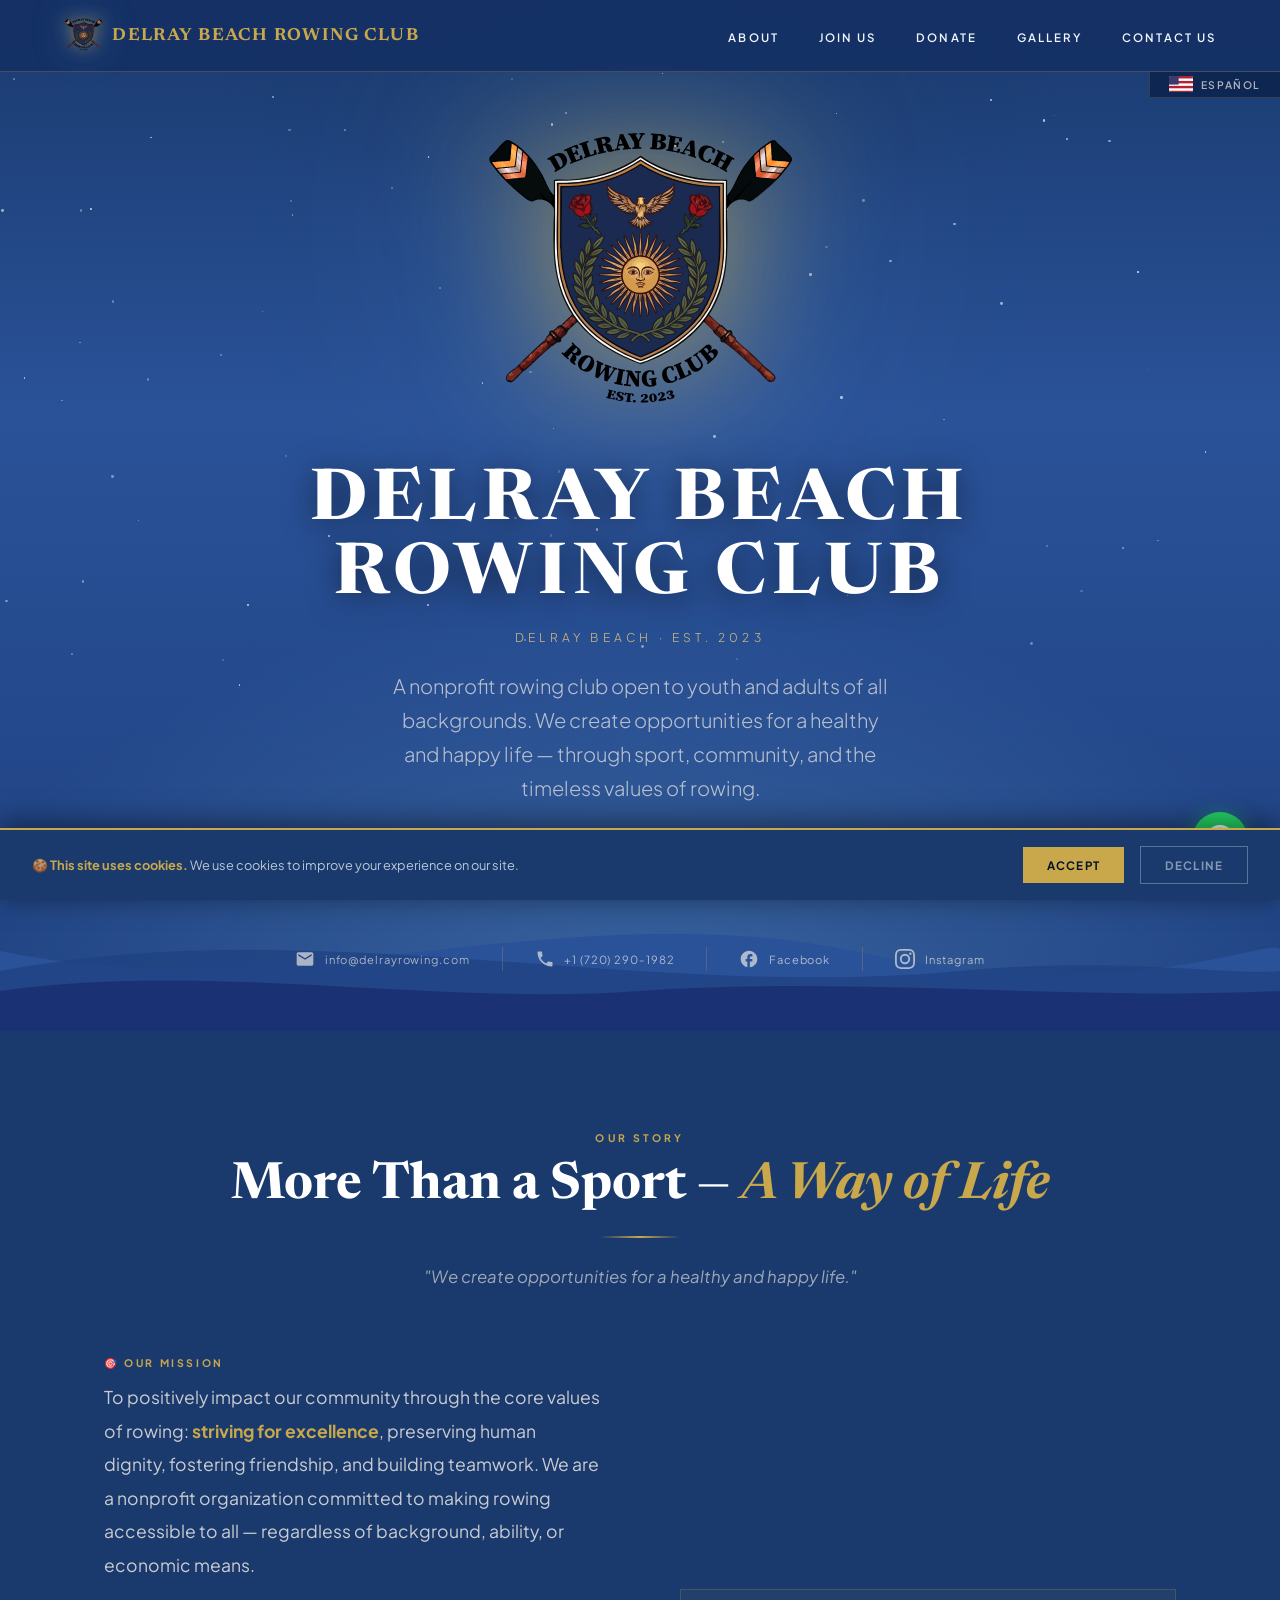
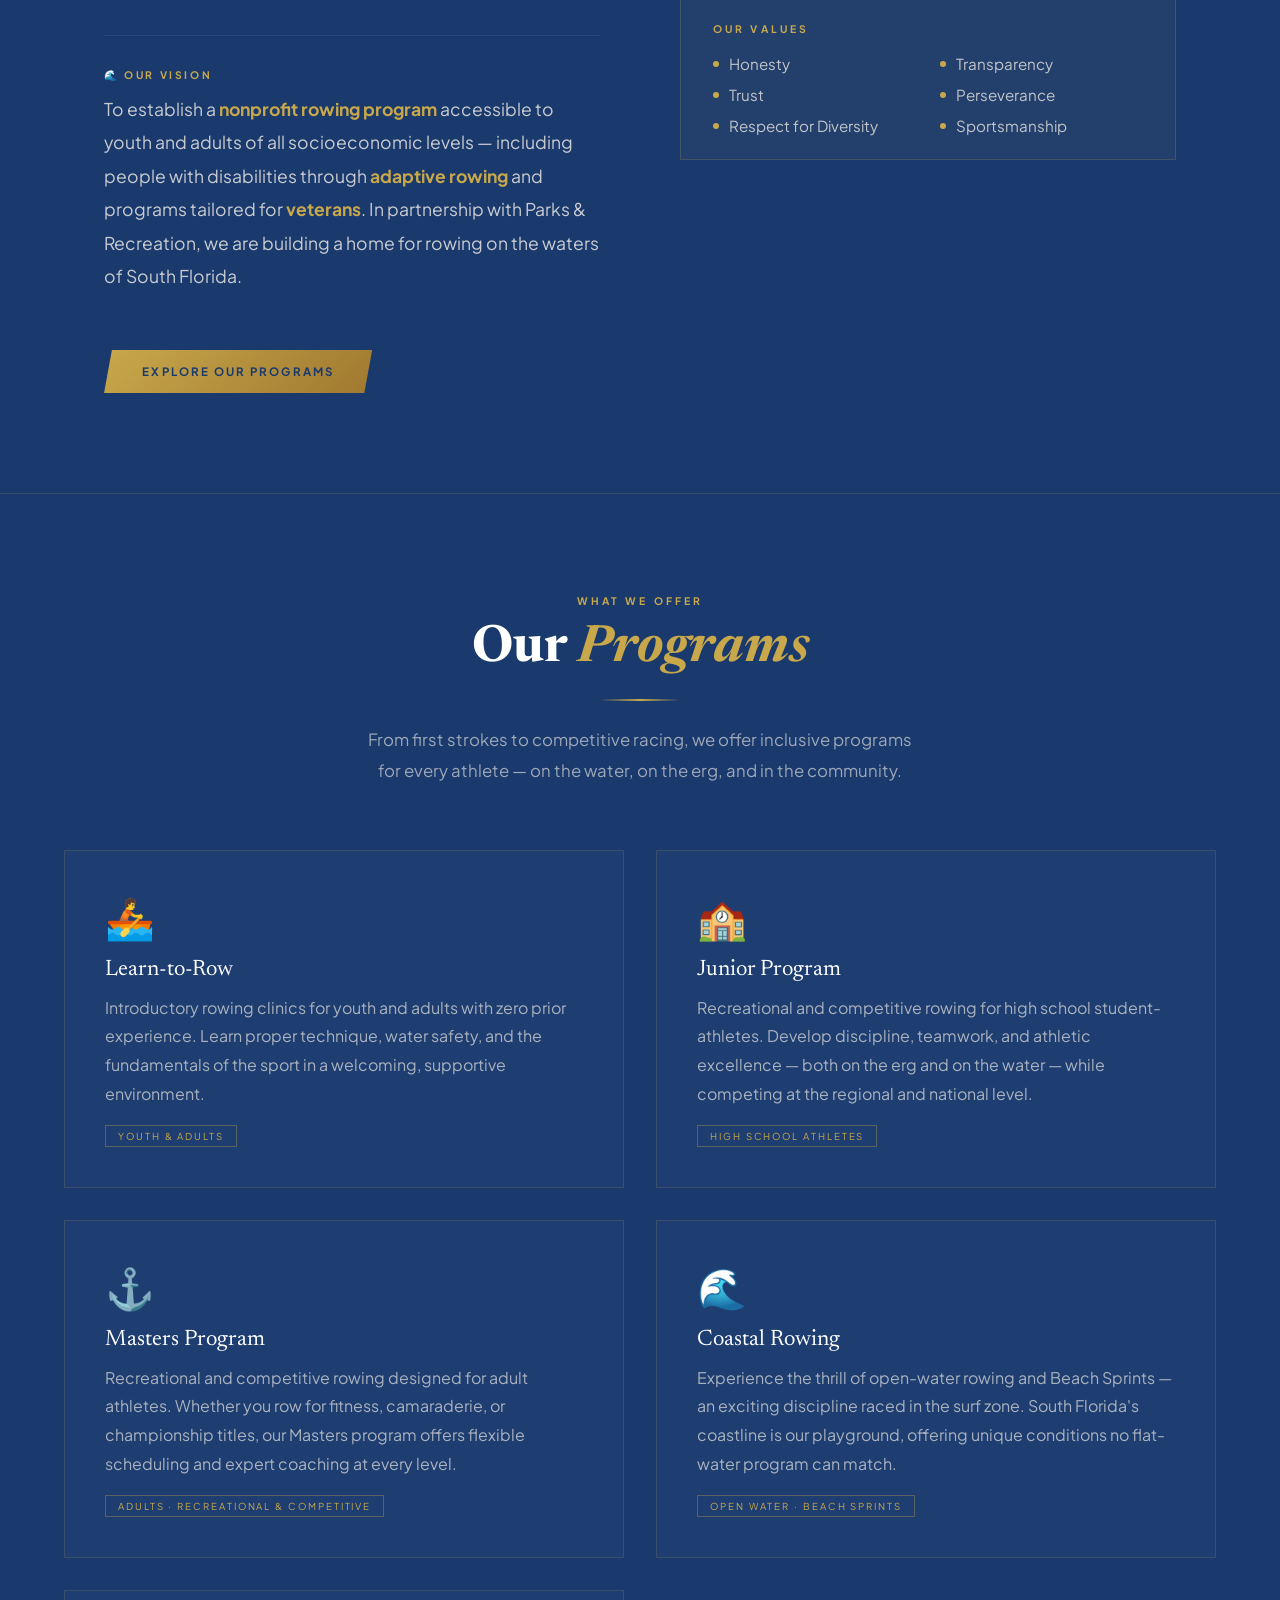
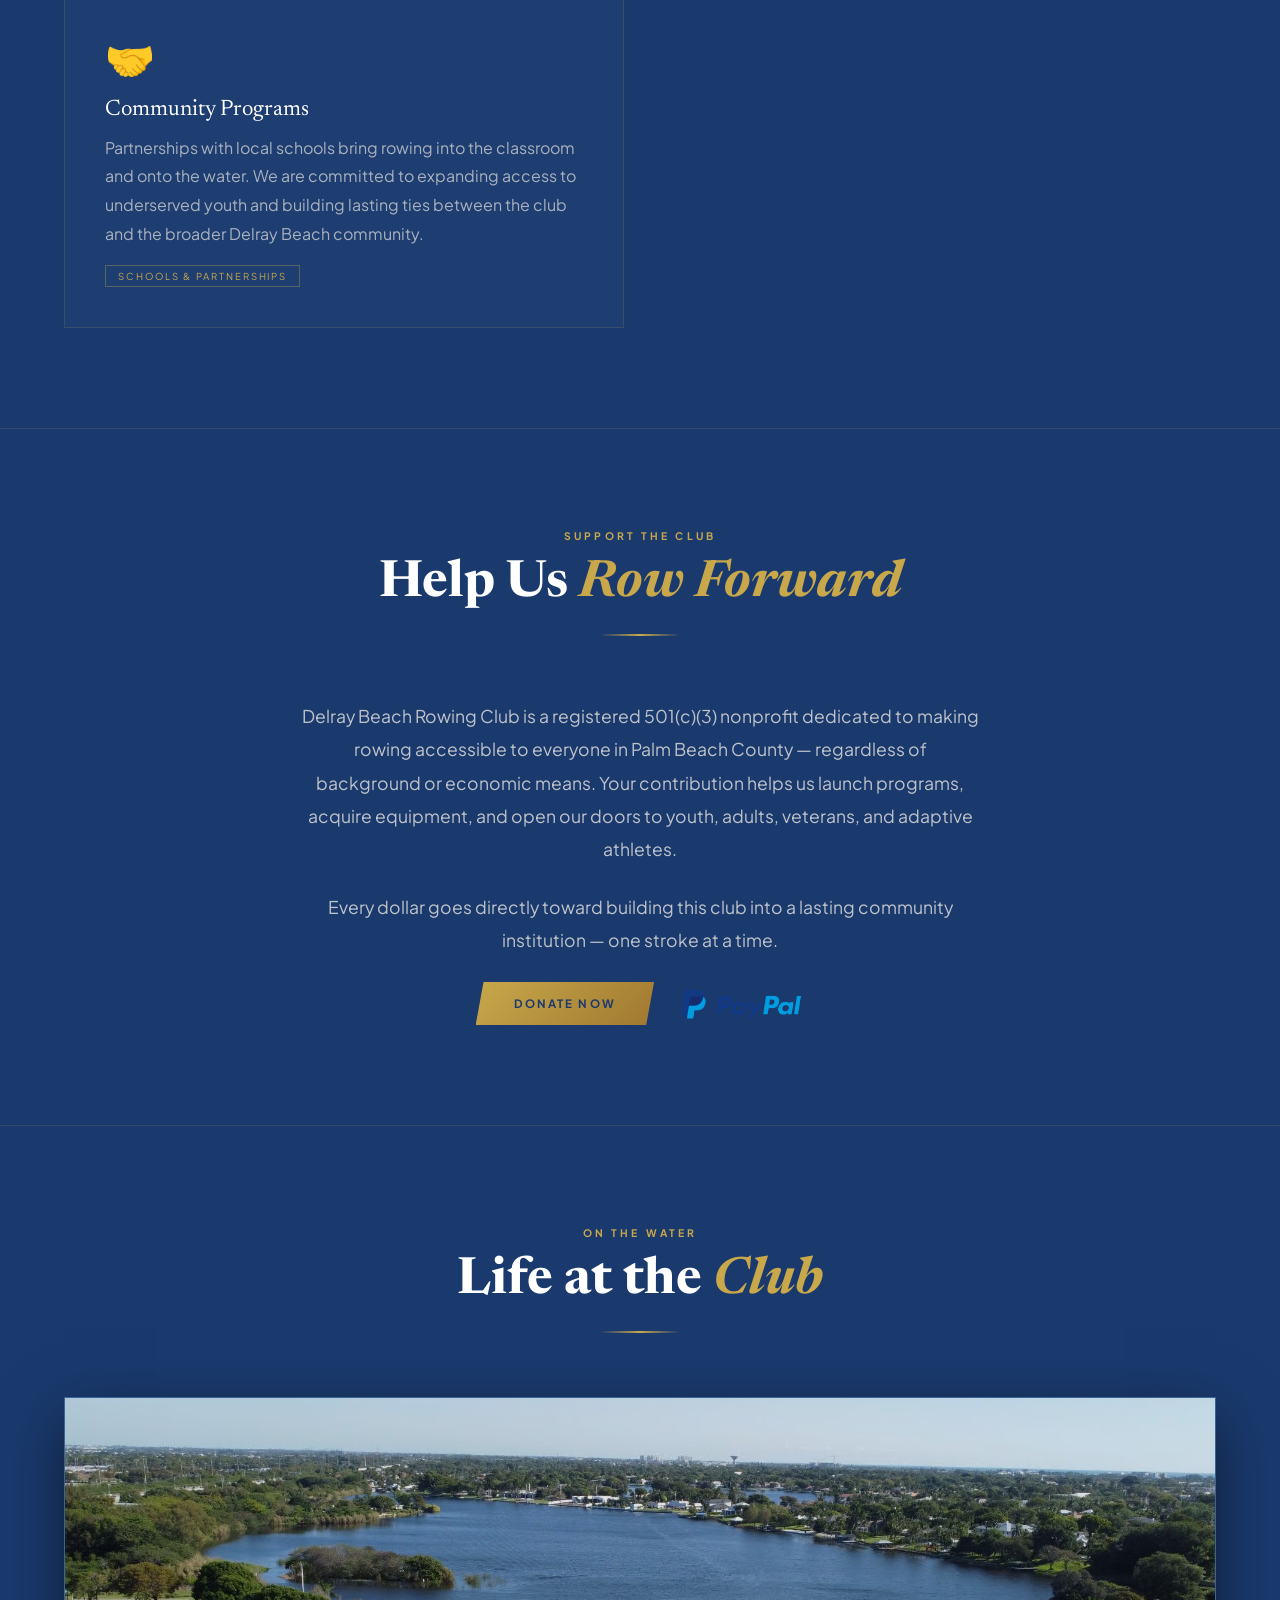
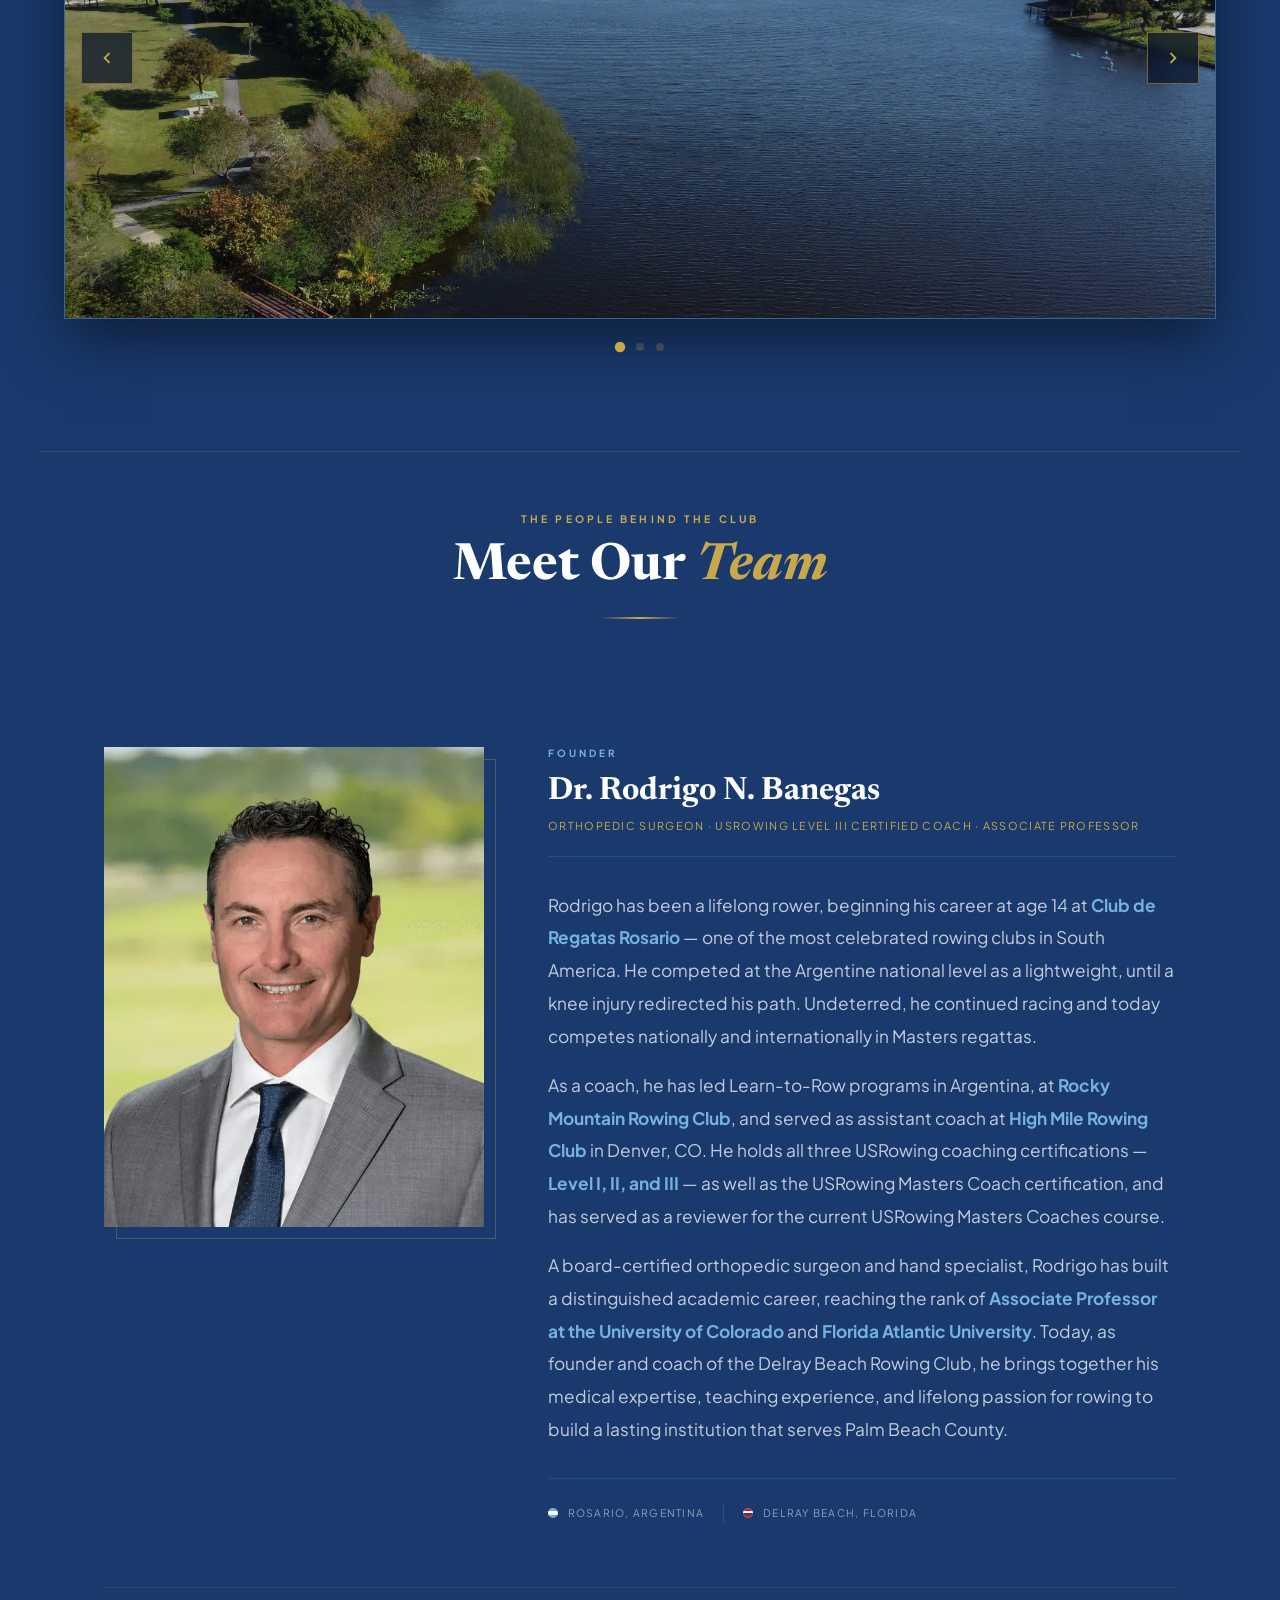
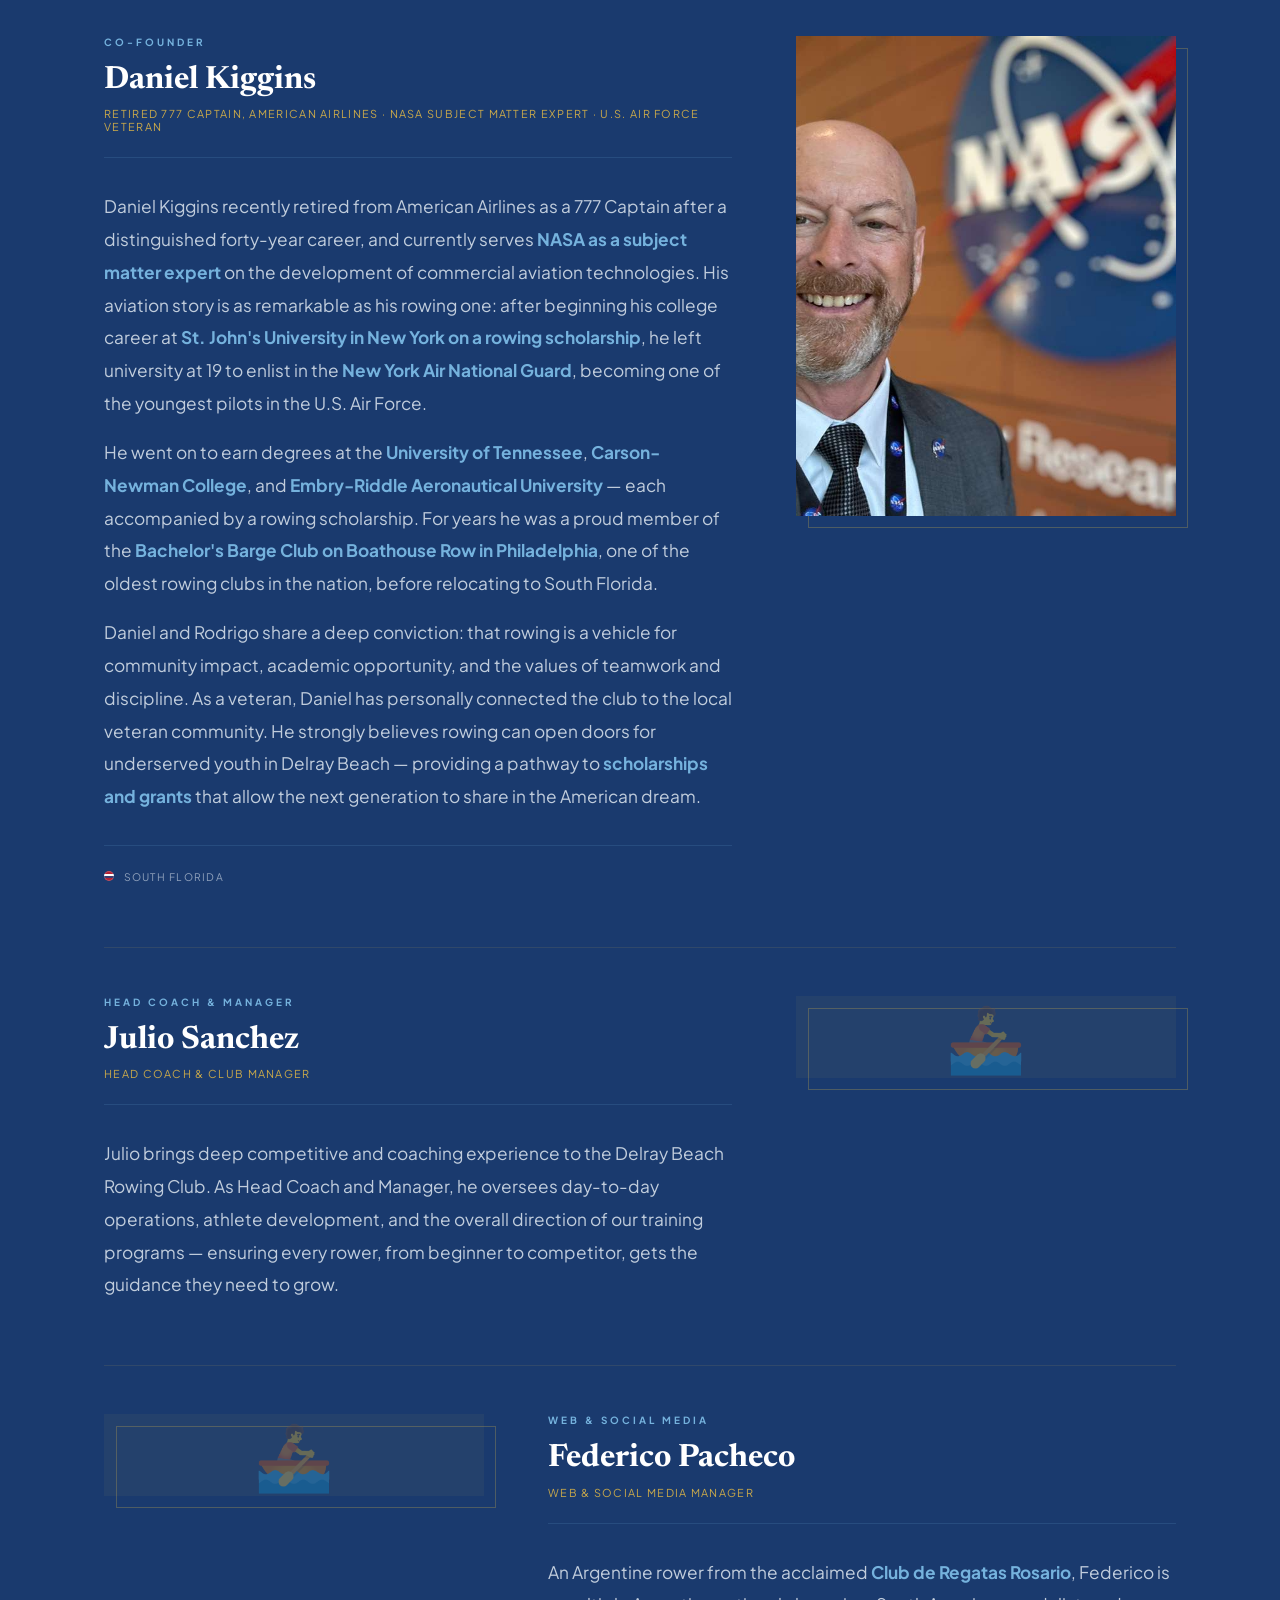
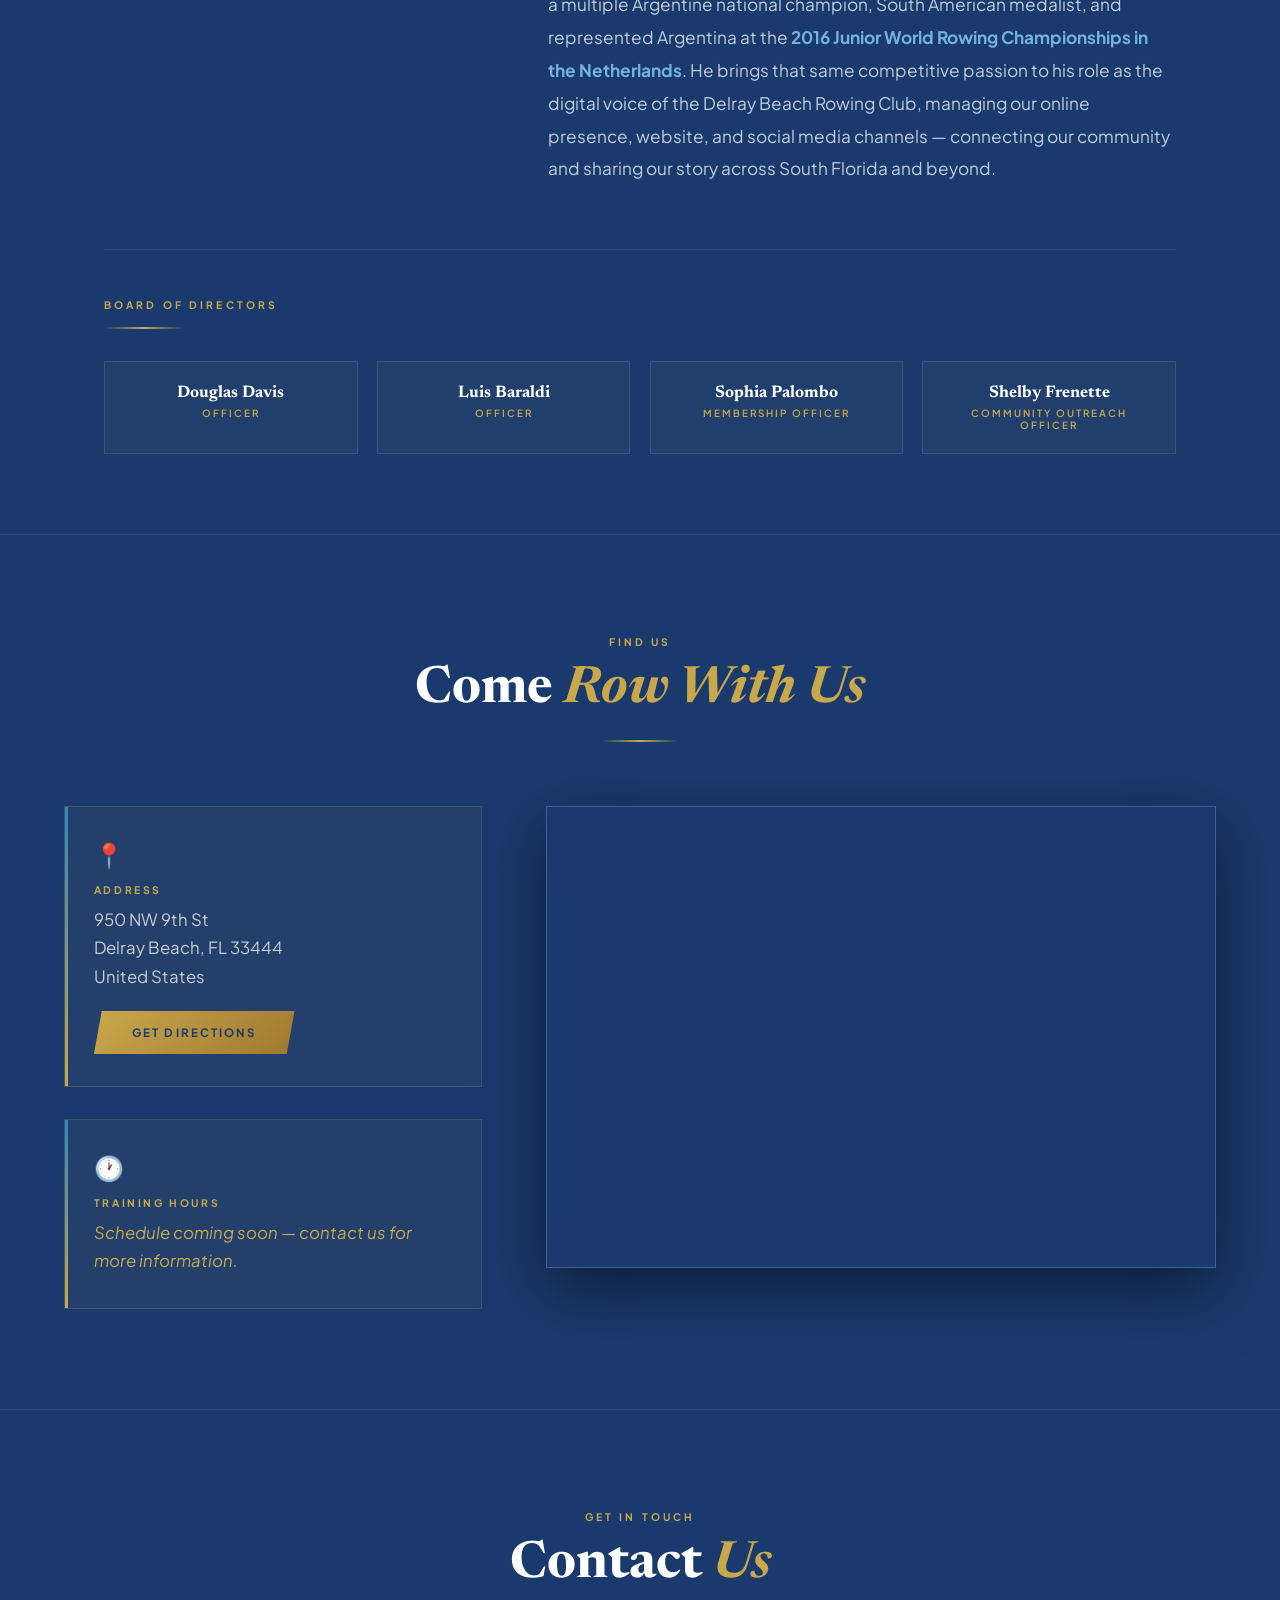
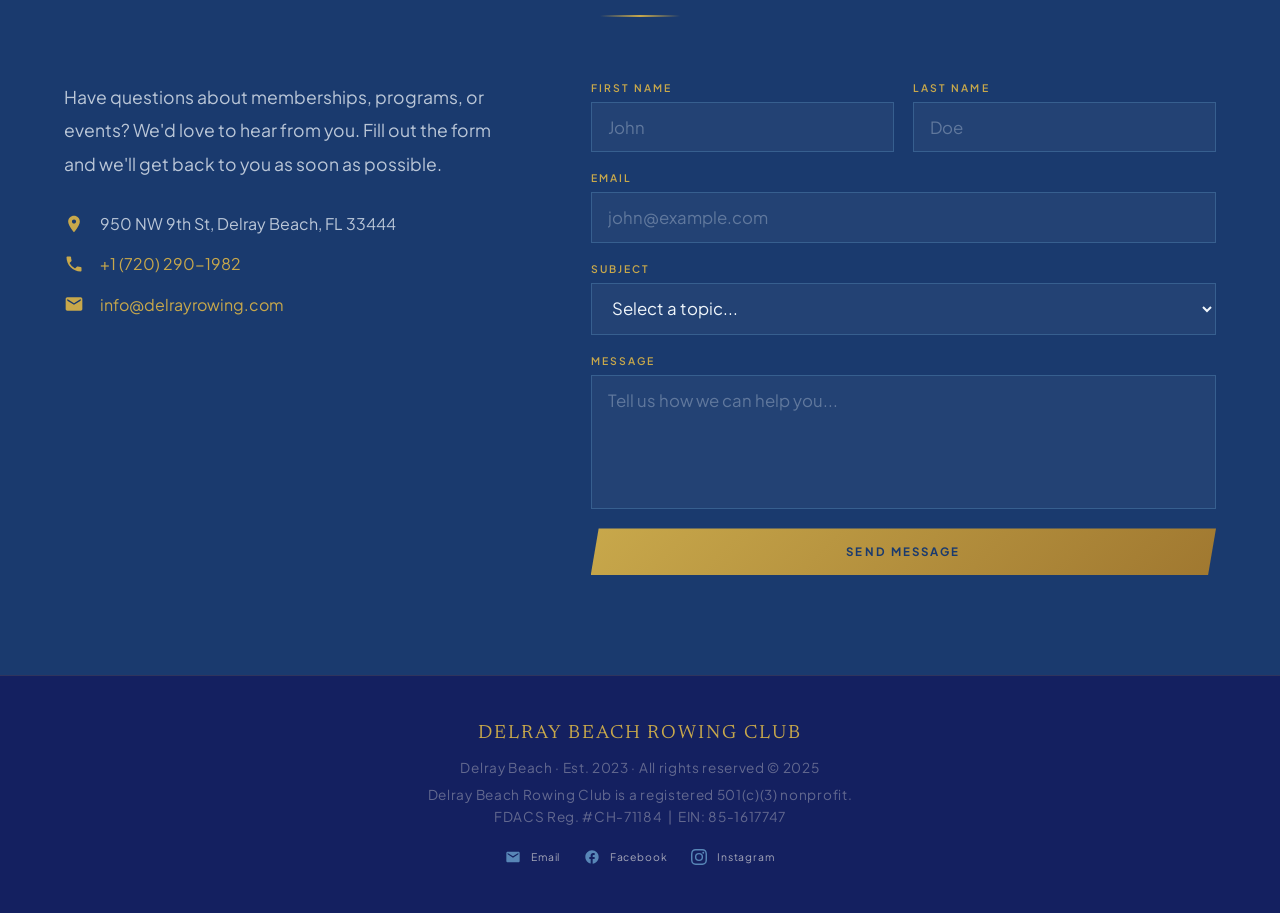
==== commit d453a7c9: "Update index.html" ====
--- a/index.html
+++ b/index.html
@@ -240,9 +240,9 @@
       </div>
       <div class="carousel-wrapper reveal">
         <div class="carousel-track" id="carouselTrack">
-          <div class="carousel-slide"><img src="remo1.avif" alt="Rowing competition"/></div>
-          <div class="carousel-slide"><img src="remo2.avif" alt="Rowing heats"/></div>
-          <div class="carousel-slide"><img src="remo3.avif" alt="Women quad heat"/></div>
+          <div class="carousel-slide"><img src="aerea.avif" alt="Rowing competition"/></div>
+          <div class="carousel-slide"><img src="club1.jpeg" alt="Rowing heats"/></div>
+          <div class="carousel-slide"><img src="club2.jpeg" alt="Women quad heat"/></div>
         </div>
         <button class="carousel-btn carousel-btn-prev" id="btnPrev" aria-label="Previous">
           <svg viewBox="0 0 24 24"><path d="M15.41 7.41L14 6l-6 6 6 6 1.41-1.41L10.83 12z"/></svg>
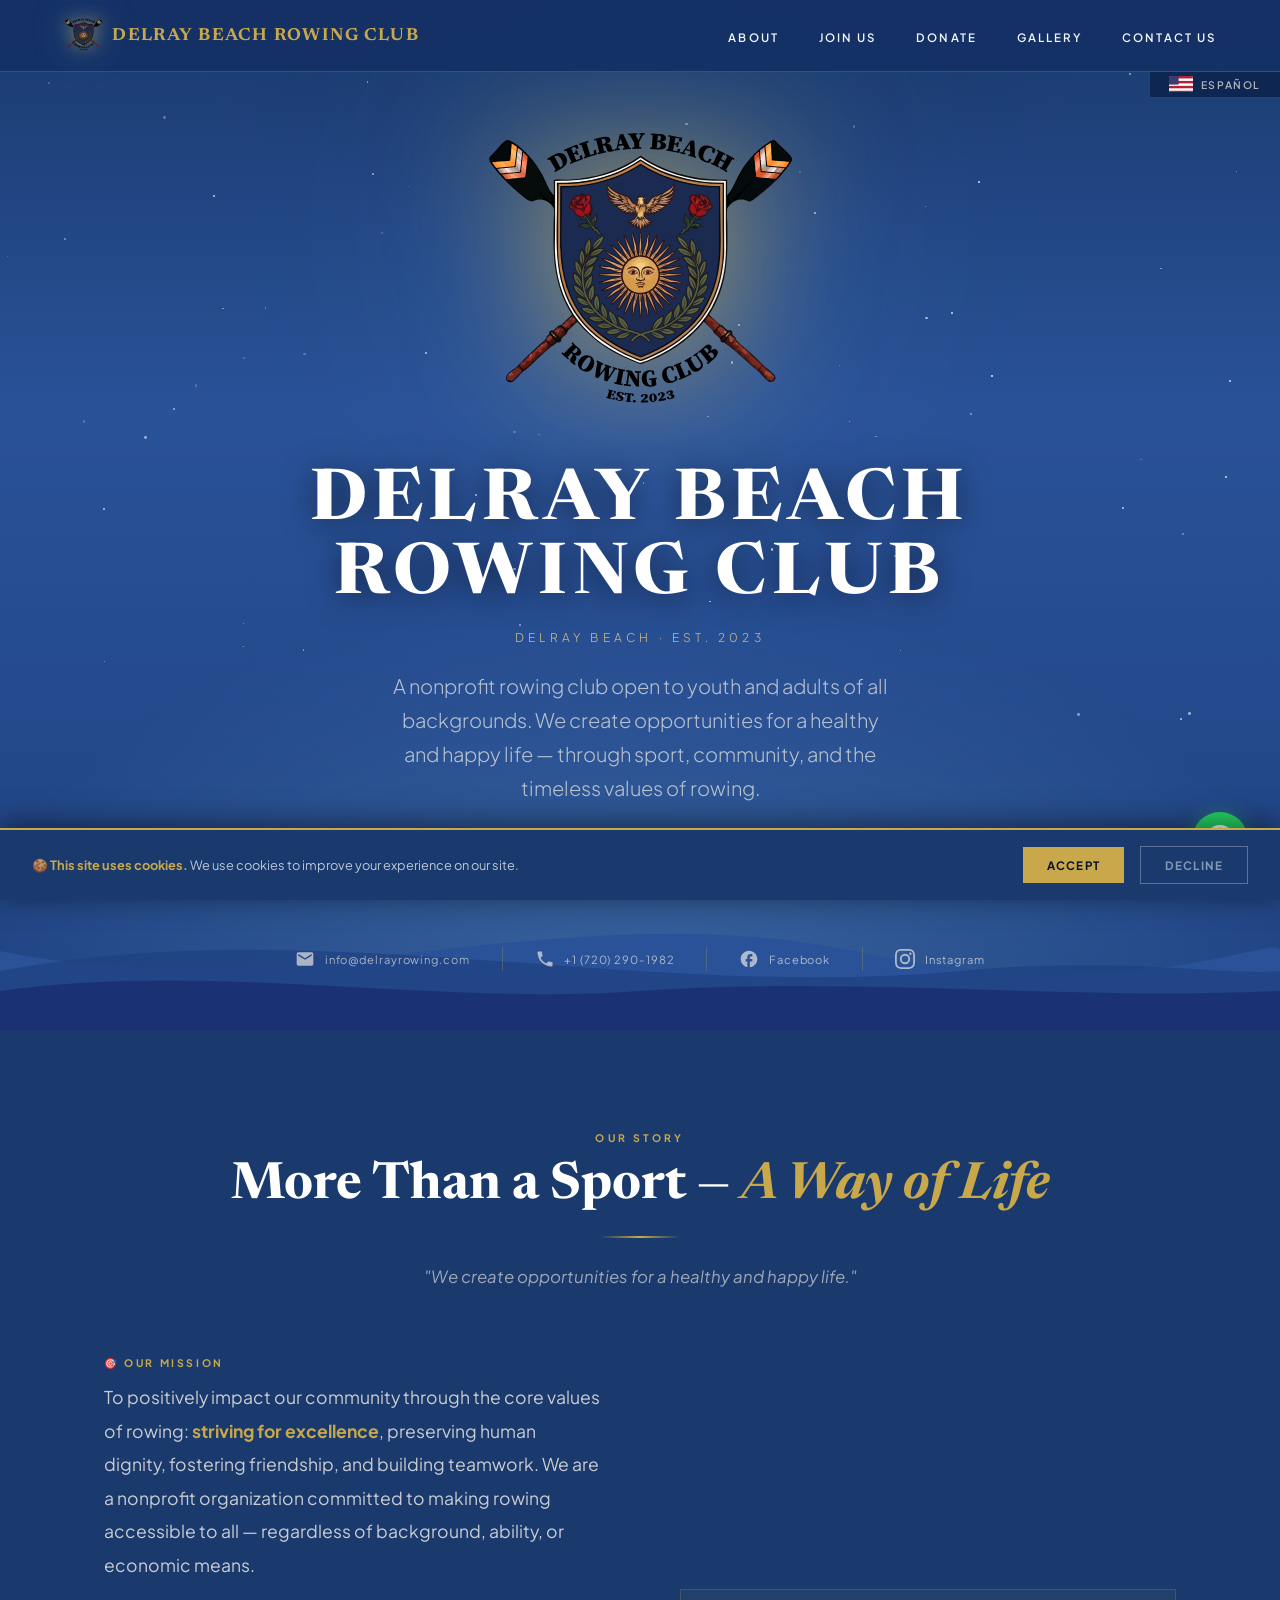
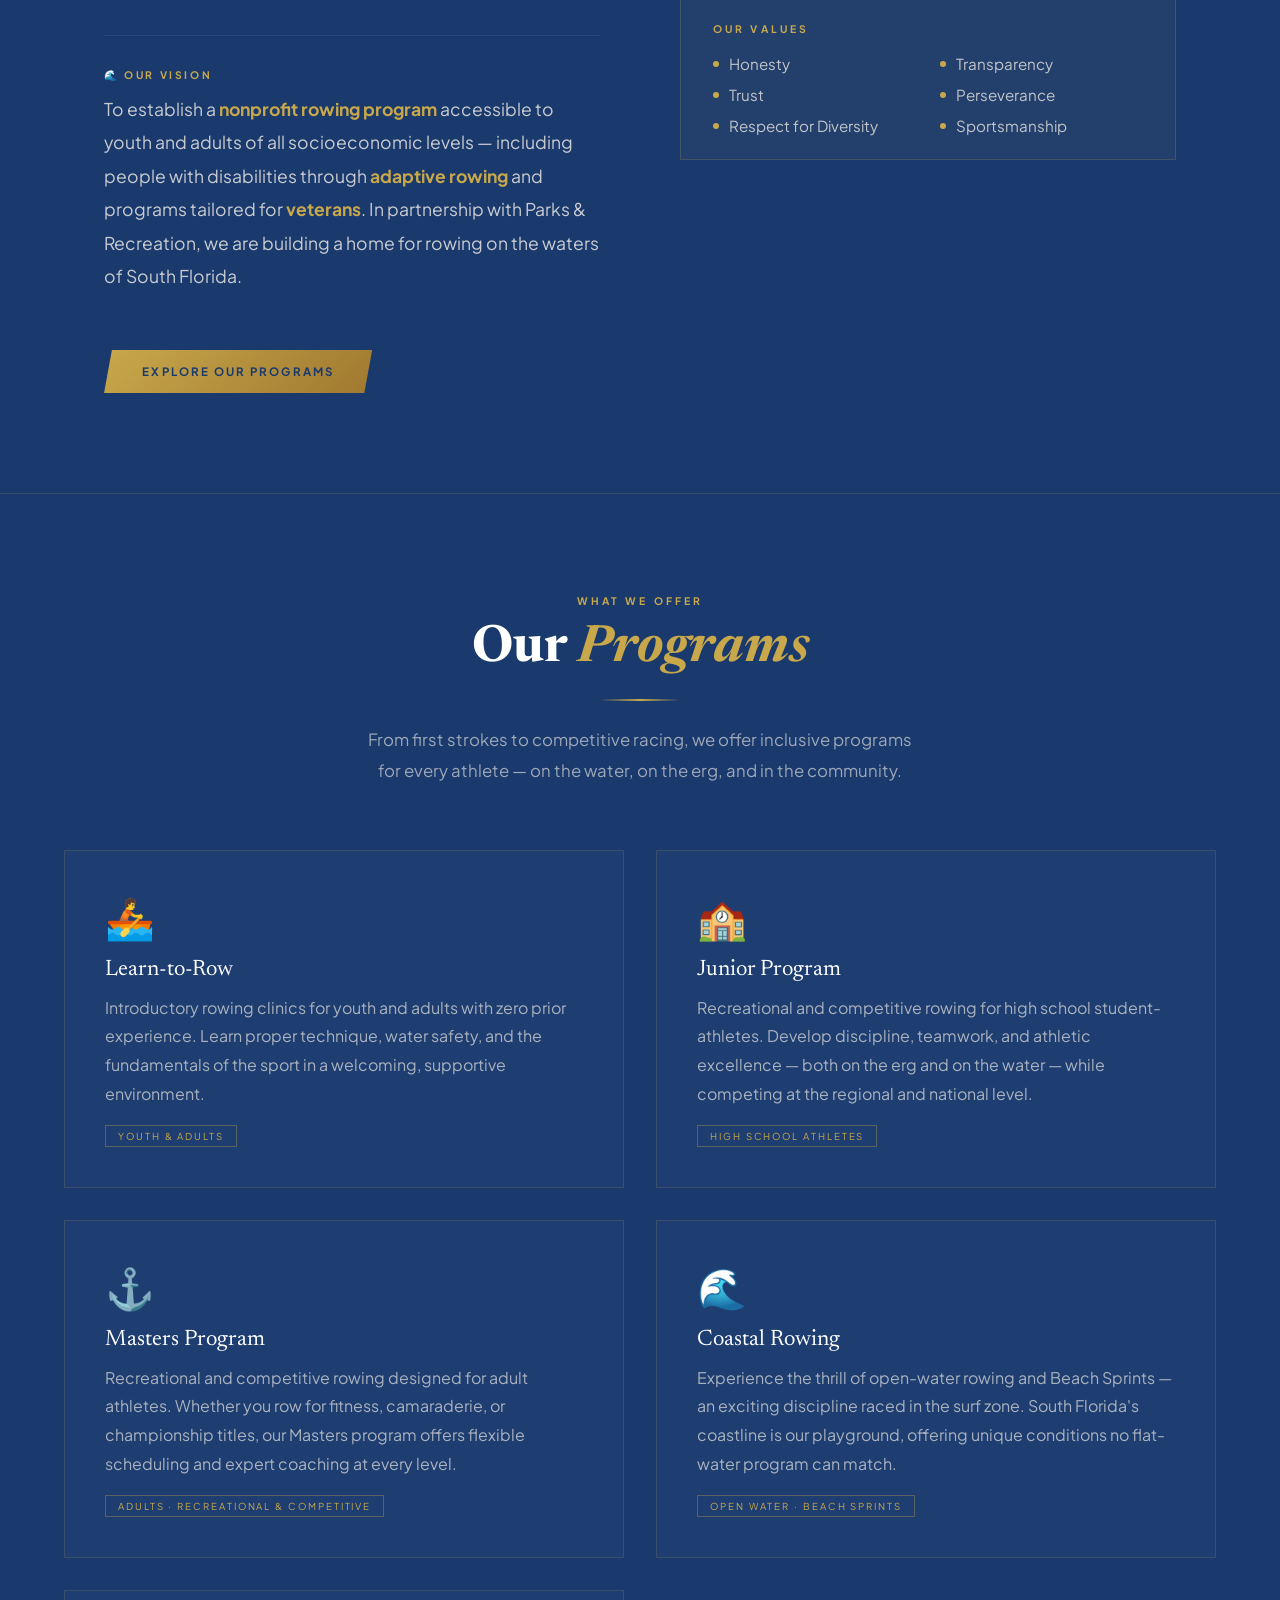
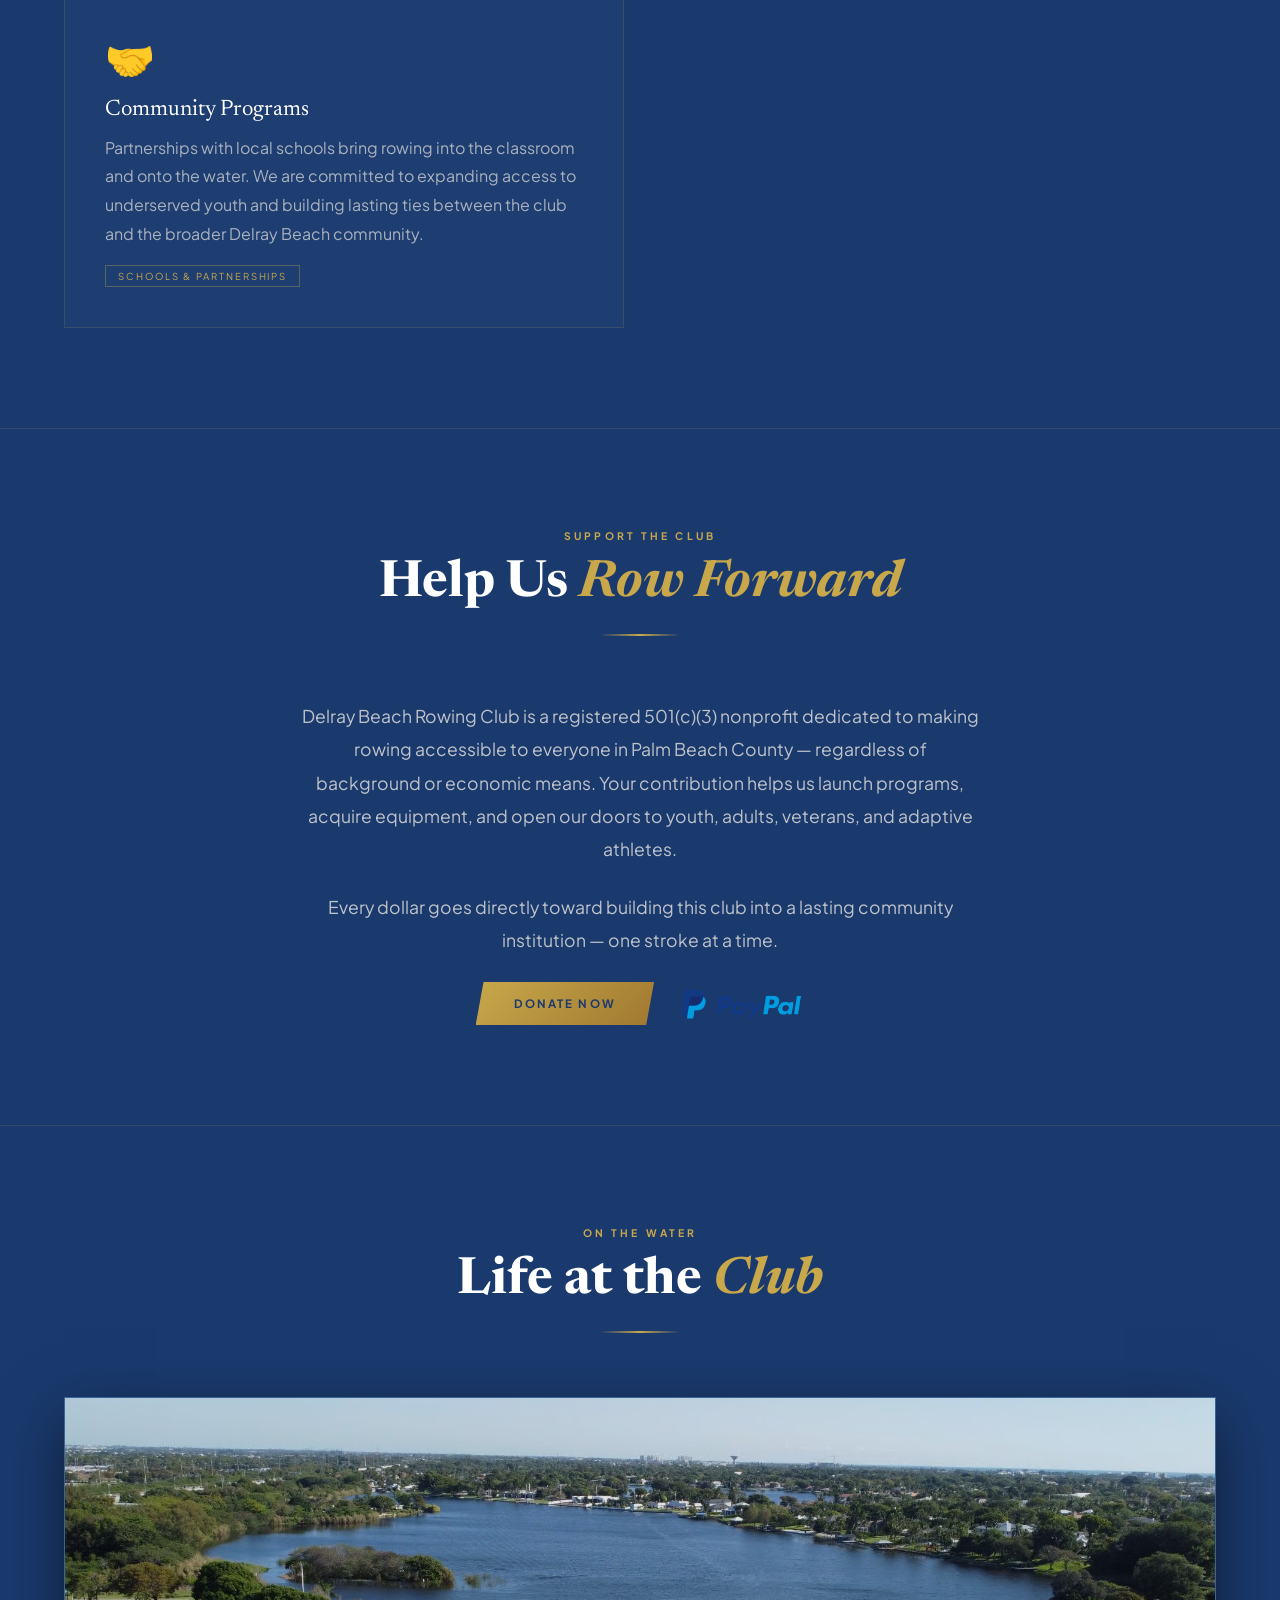
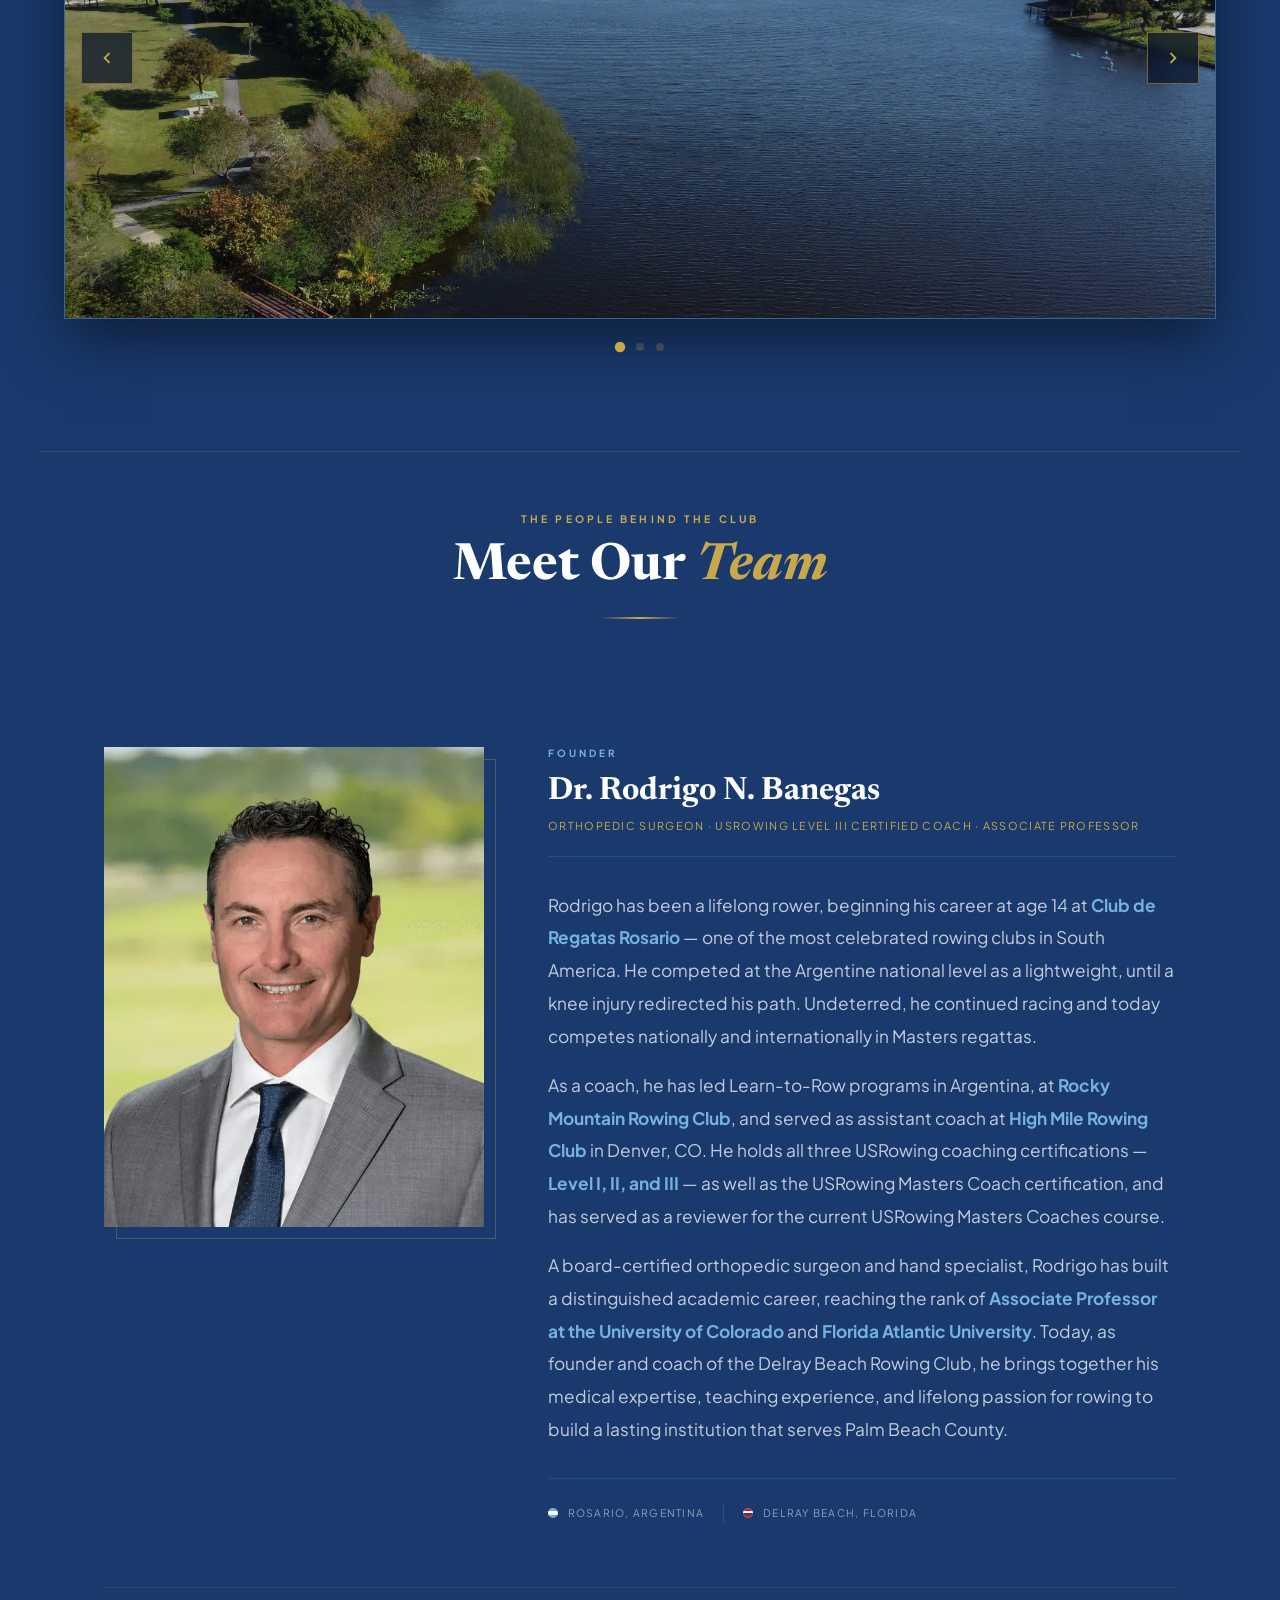
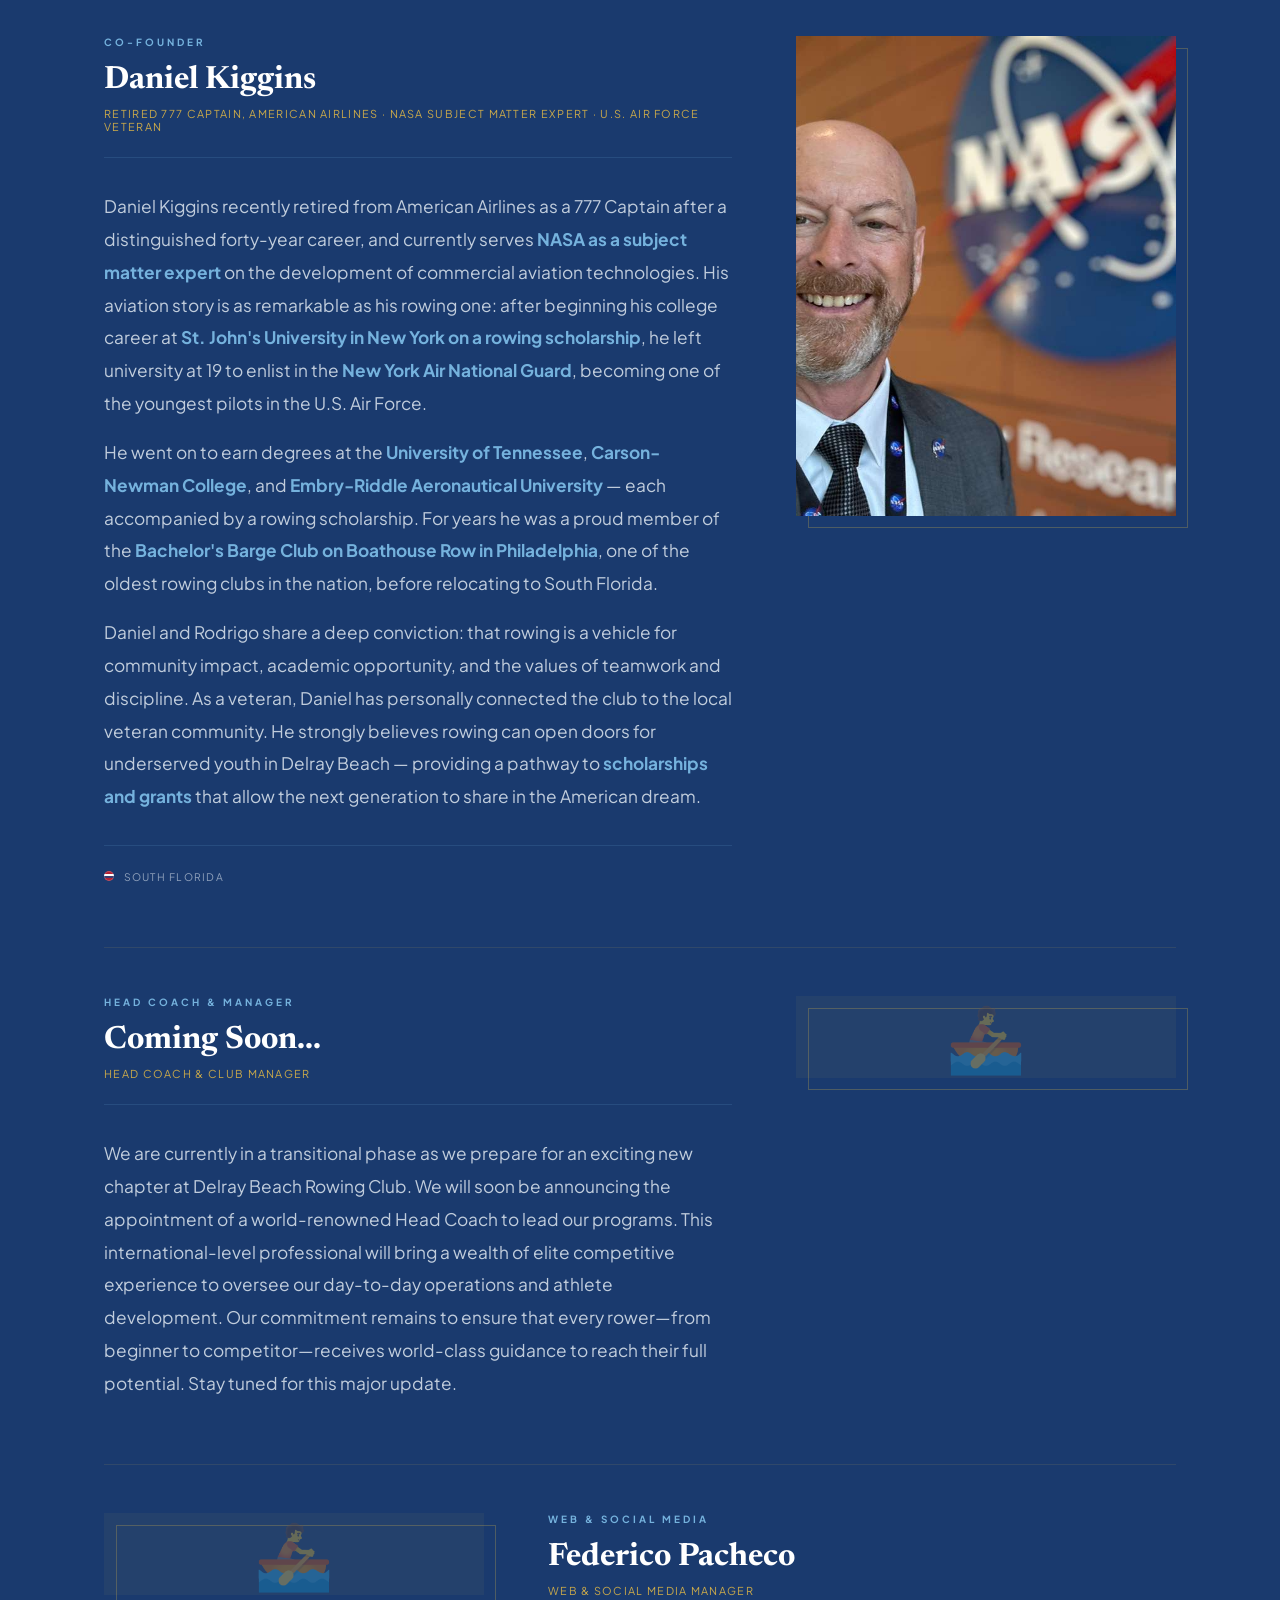
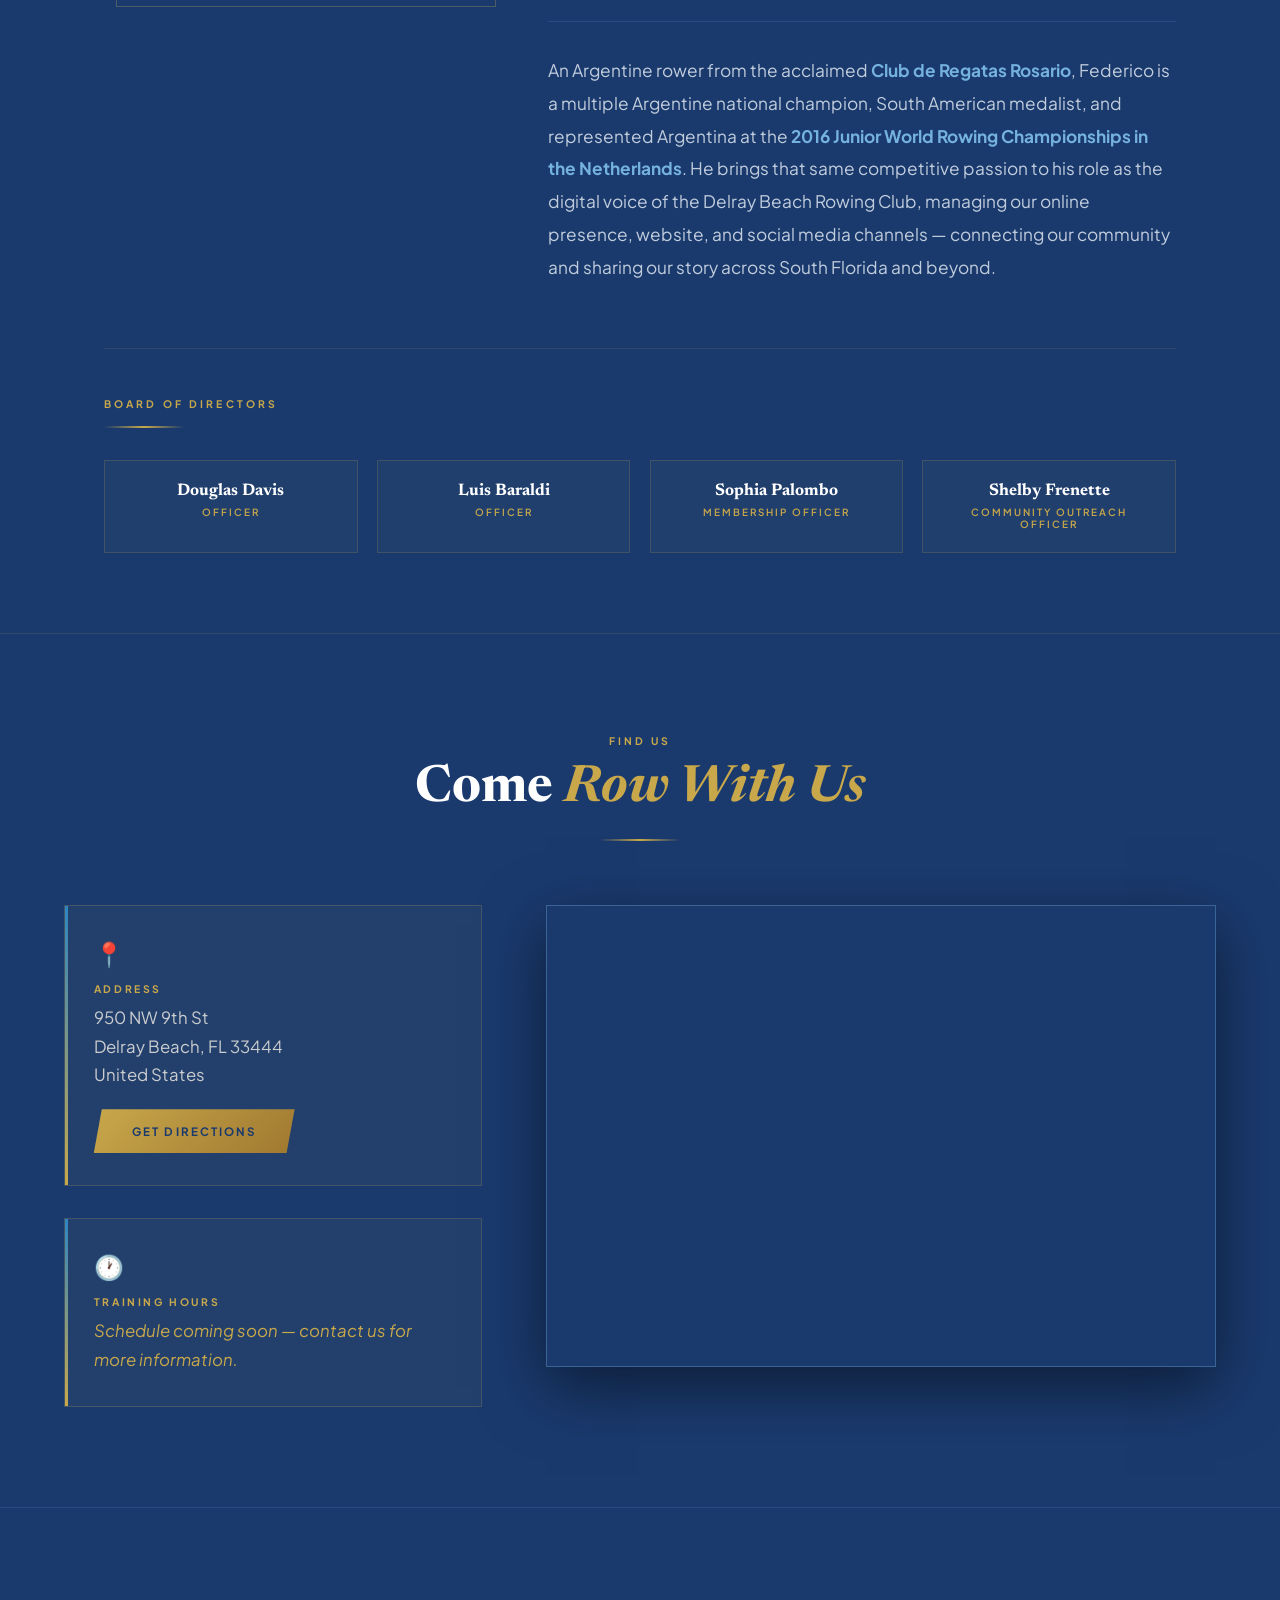
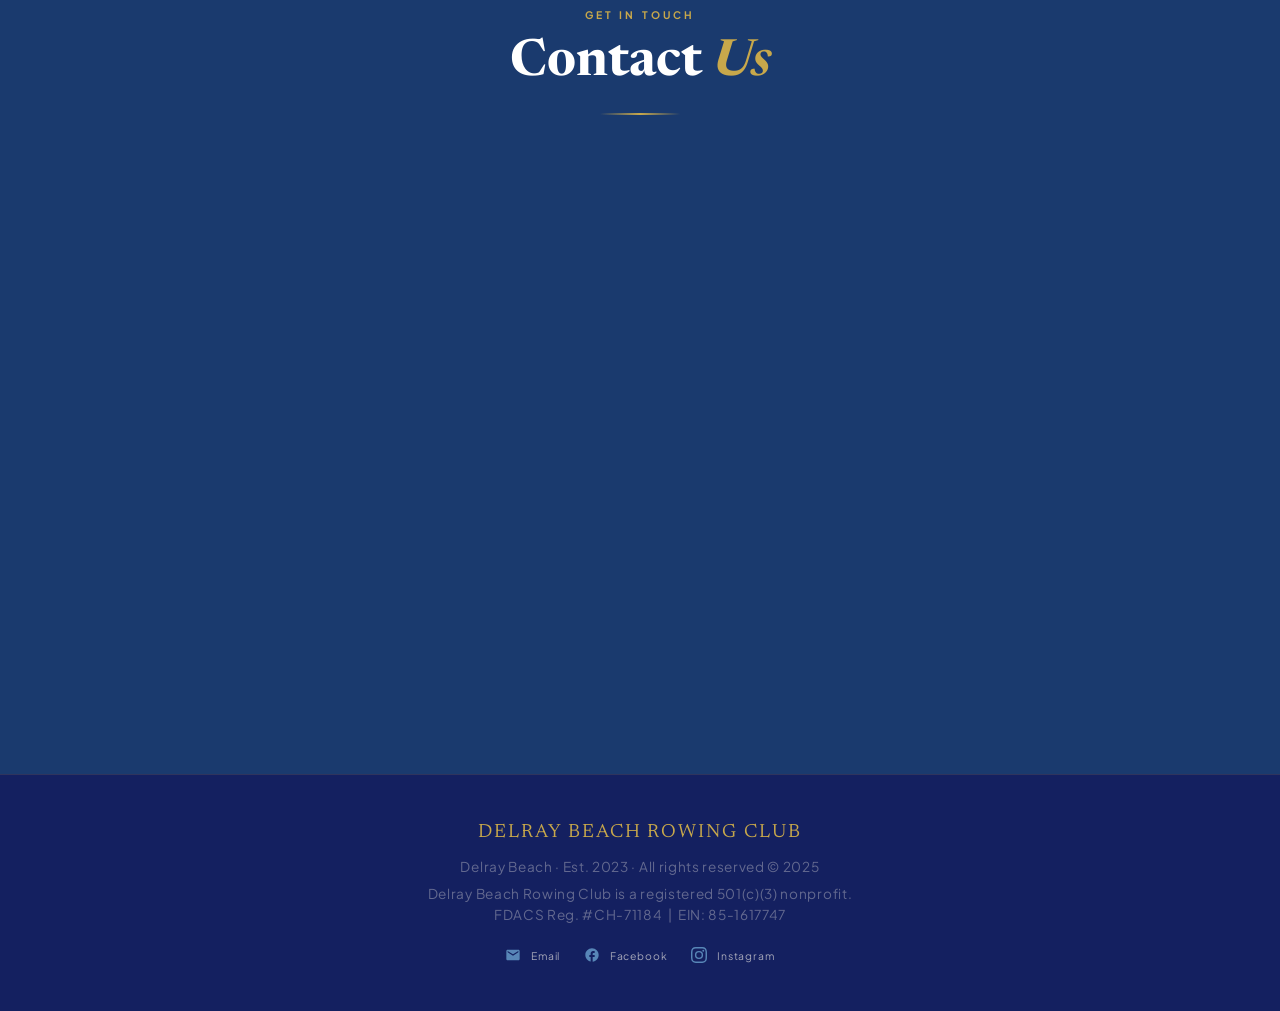
==== commit a4a7e0eb: "Update index.html" ====
--- a/index.html
+++ b/index.html
@@ -315,9 +315,9 @@
       <div class="founder-grid founder-grid-reverse">
         <div class="founder-text reveal">
           <span class="founder-tag" data-en="Head Coach &amp; Manager" data-es="Entrenador Principal y Manager">Head Coach &amp; Manager</span>
-          <h3 class="founder-name">Julio Sanchez</h3>
+          <h3 class="founder-name">Coming Soon...</h3>
           <p class="founder-title-role" data-en="Head Coach &amp; Club Manager" data-es="Entrenador Principal y Manager del Club">Head Coach &amp; Club Manager</p>
-          <p class="founder-bio" data-en="Julio brings deep competitive and coaching experience to the Delray Beach Rowing Club. As Head Coach and Manager, he oversees day-to-day operations, athlete development, and the overall direction of our training programs — ensuring every rower, from beginner to competitor, gets the guidance they need to grow." data-es="Julio aporta una profunda experiencia competitiva y de entrenamiento al Delray Beach Rowing Club. Como Entrenador Principal y Manager, supervisa las operaciones diarias, el desarrollo de atletas y la dirección general de nuestros programas de entrenamiento.">Julio brings deep competitive and coaching experience to the Delray Beach Rowing Club. As Head Coach and Manager, he oversees day-to-day operations, athlete development, and the overall direction of our training programs — ensuring every rower, from beginner to competitor, gets the guidance they need to grow.</p>
+          <p class="founder-bio" data-en="We are currently in a transitional phase as we prepare for an exciting new chapter at Delray Beach Rowing Club. We will soon be announcing the appointment of a world-renowned Head Coach to lead our programs. This international-level professional will bring a wealth of elite competitive experience to oversee our day-to-day operations and athlete development. Our commitment remains to ensure that every rower—from beginner to competitor—receives world-class guidance to reach their full potential. Stay tuned for this major update." data-es="Actualmente nos encontramos en una fase de transición mientras nos preparamos para un nuevo y emocionante capítulo en el Delray Beach Rowing Club. Próximamente estaremos anunciando la incorporación de un Head Coach de renombre internacional para liderar nuestros programas. Este profesional de nivel élite aportará una vasta experiencia competitiva para supervisar las operaciones diarias y el desarrollo de nuestros atletas. Nuestro compromiso sigue firme: garantizar que cada remero —desde principiantes hasta competidores— reciba una guía de clase mundial para alcanzar su máximo potencial. Manténgase atento a esta importante actualización.">We are currently in a transitional phase as we prepare for an exciting new chapter at Delray Beach Rowing Club. We will soon be announcing the appointment of a world-renowned Head Coach to lead our programs. This international-level professional will bring a wealth of elite competitive experience to oversee our day-to-day operations and athlete development. Our commitment remains to ensure that every rower—from beginner to competitor—receives world-class guidance to reach their full potential. Stay tuned for this major update.</p>
         </div>
         <div class="founder-photo reveal">
           <img src="julio.jpg" alt="Julio Sanchez" onerror="this.parentElement.style.background='rgba(201,168,76,0.06)';this.parentElement.style.display='flex';this.parentElement.style.alignItems='center';this.parentElement.style.justifyContent='center';this.outerHTML='<div style=\'font-size:4rem;opacity:0.3;\'>🚣</div>'"/>
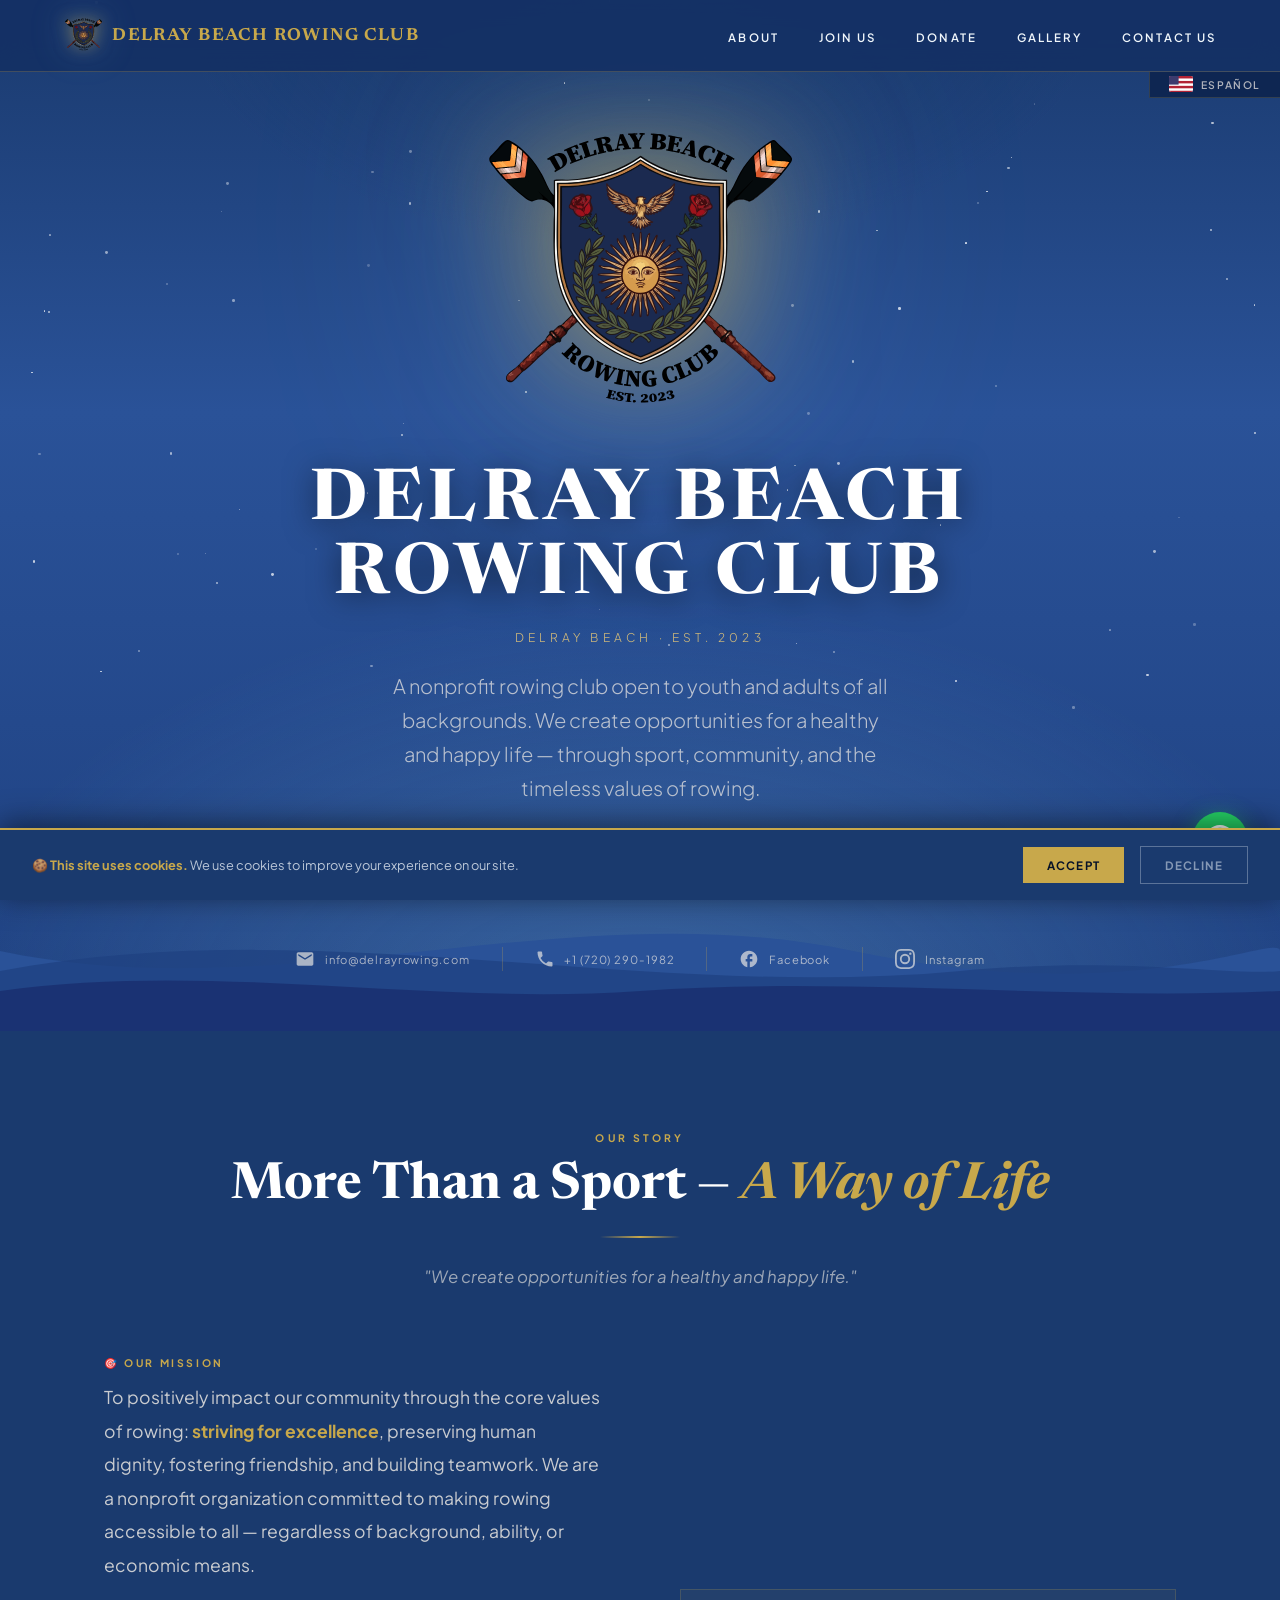
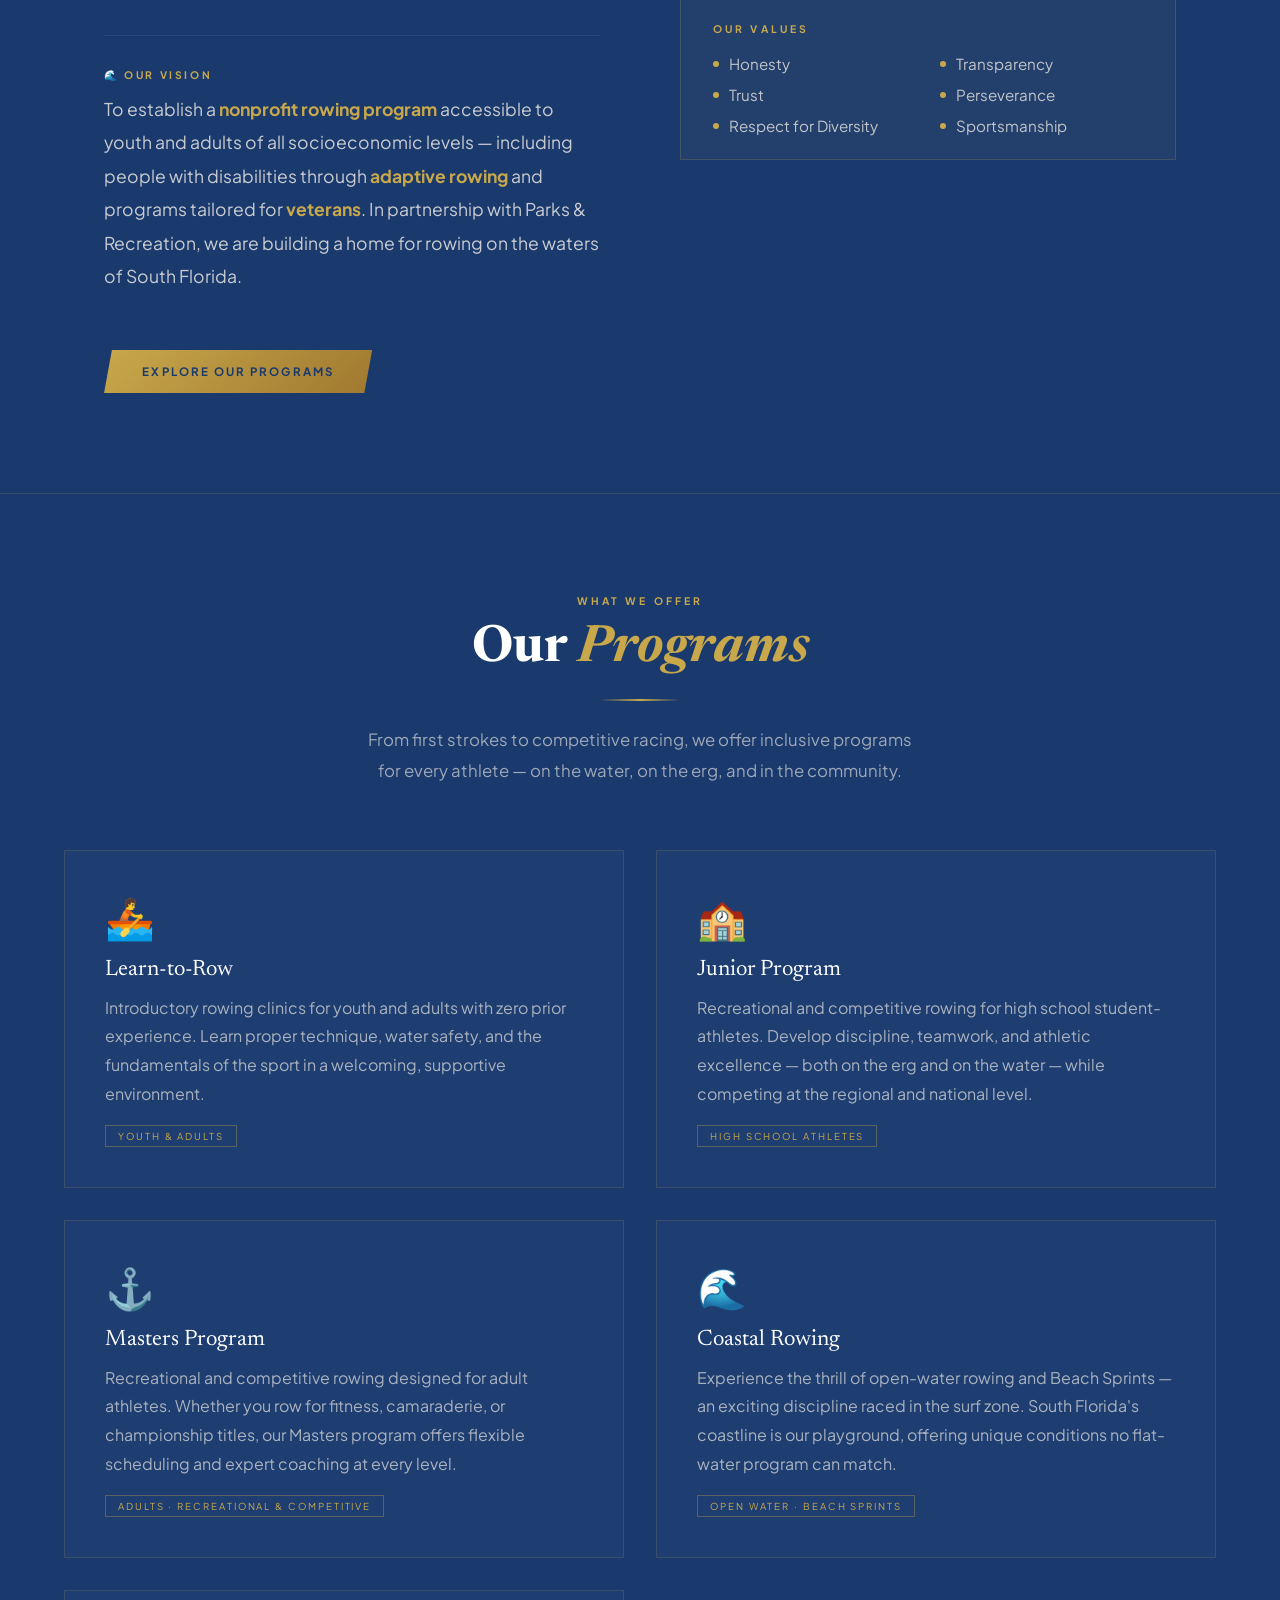
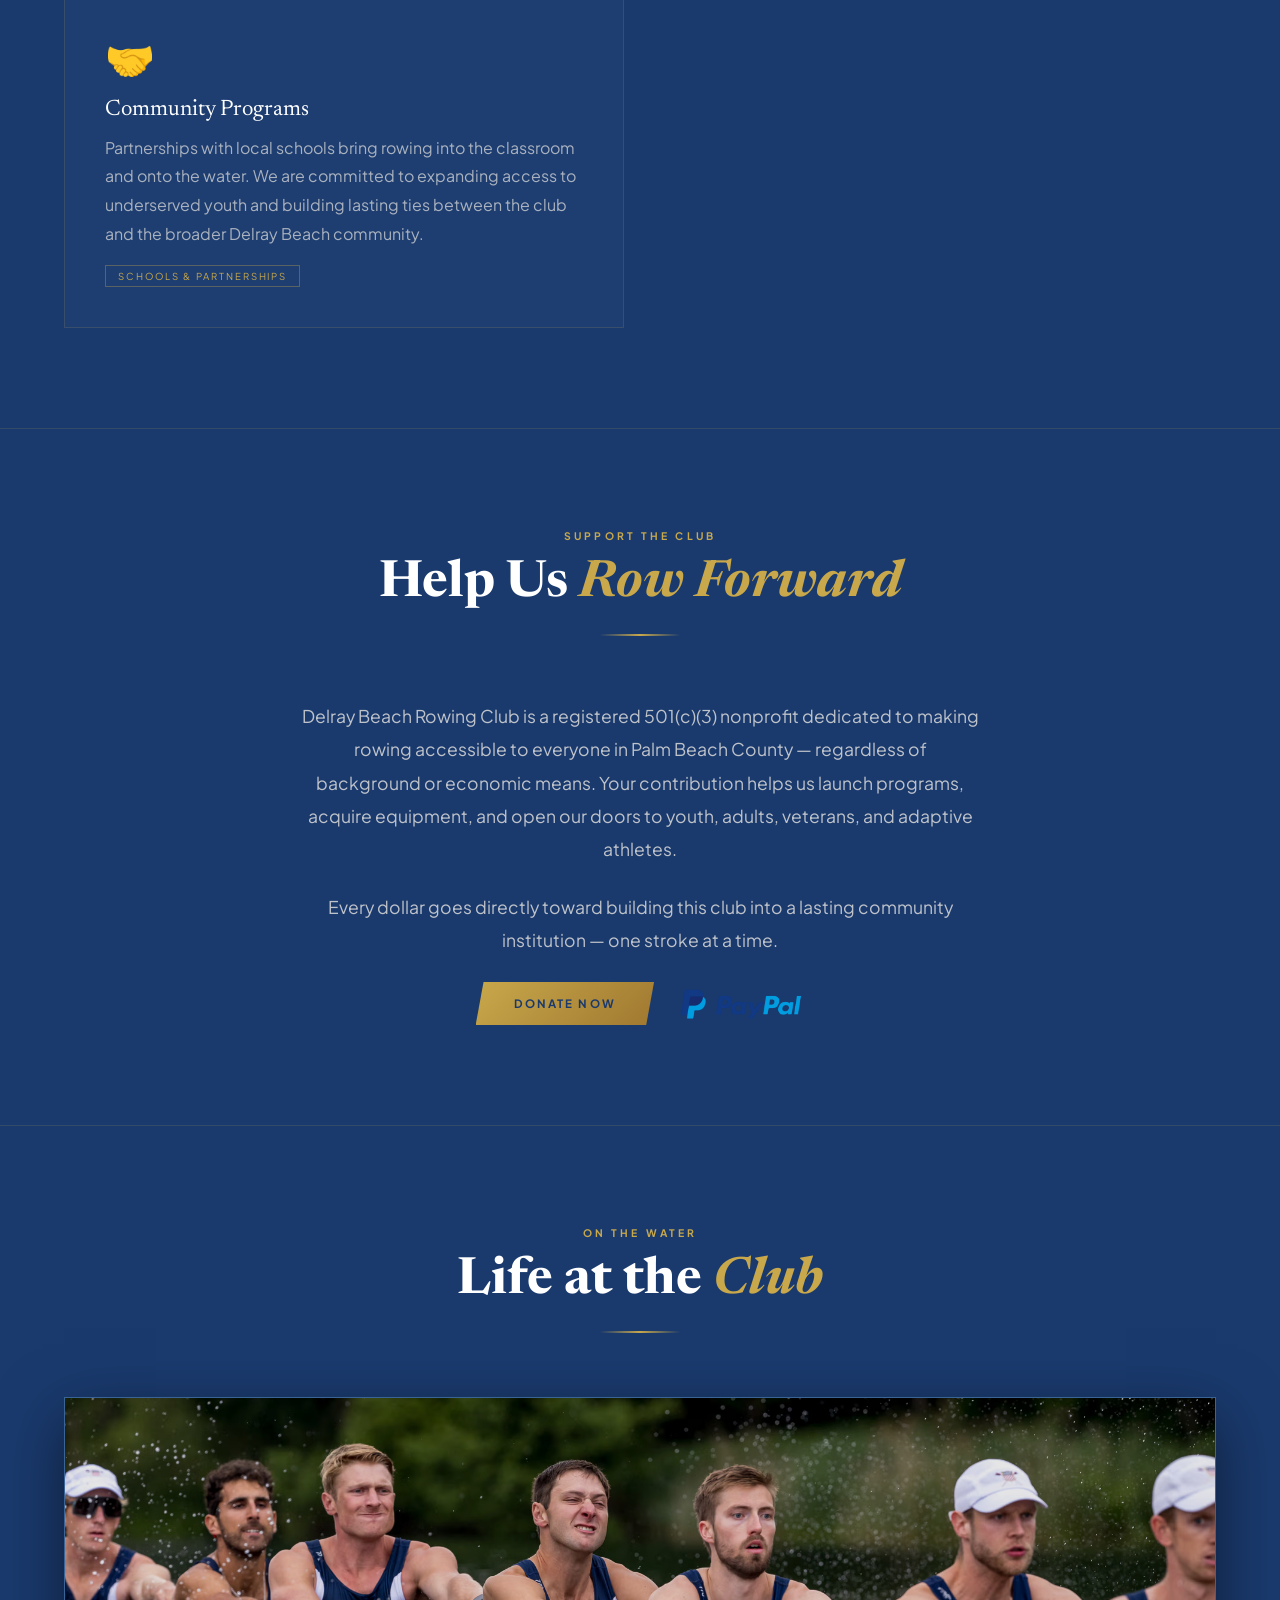
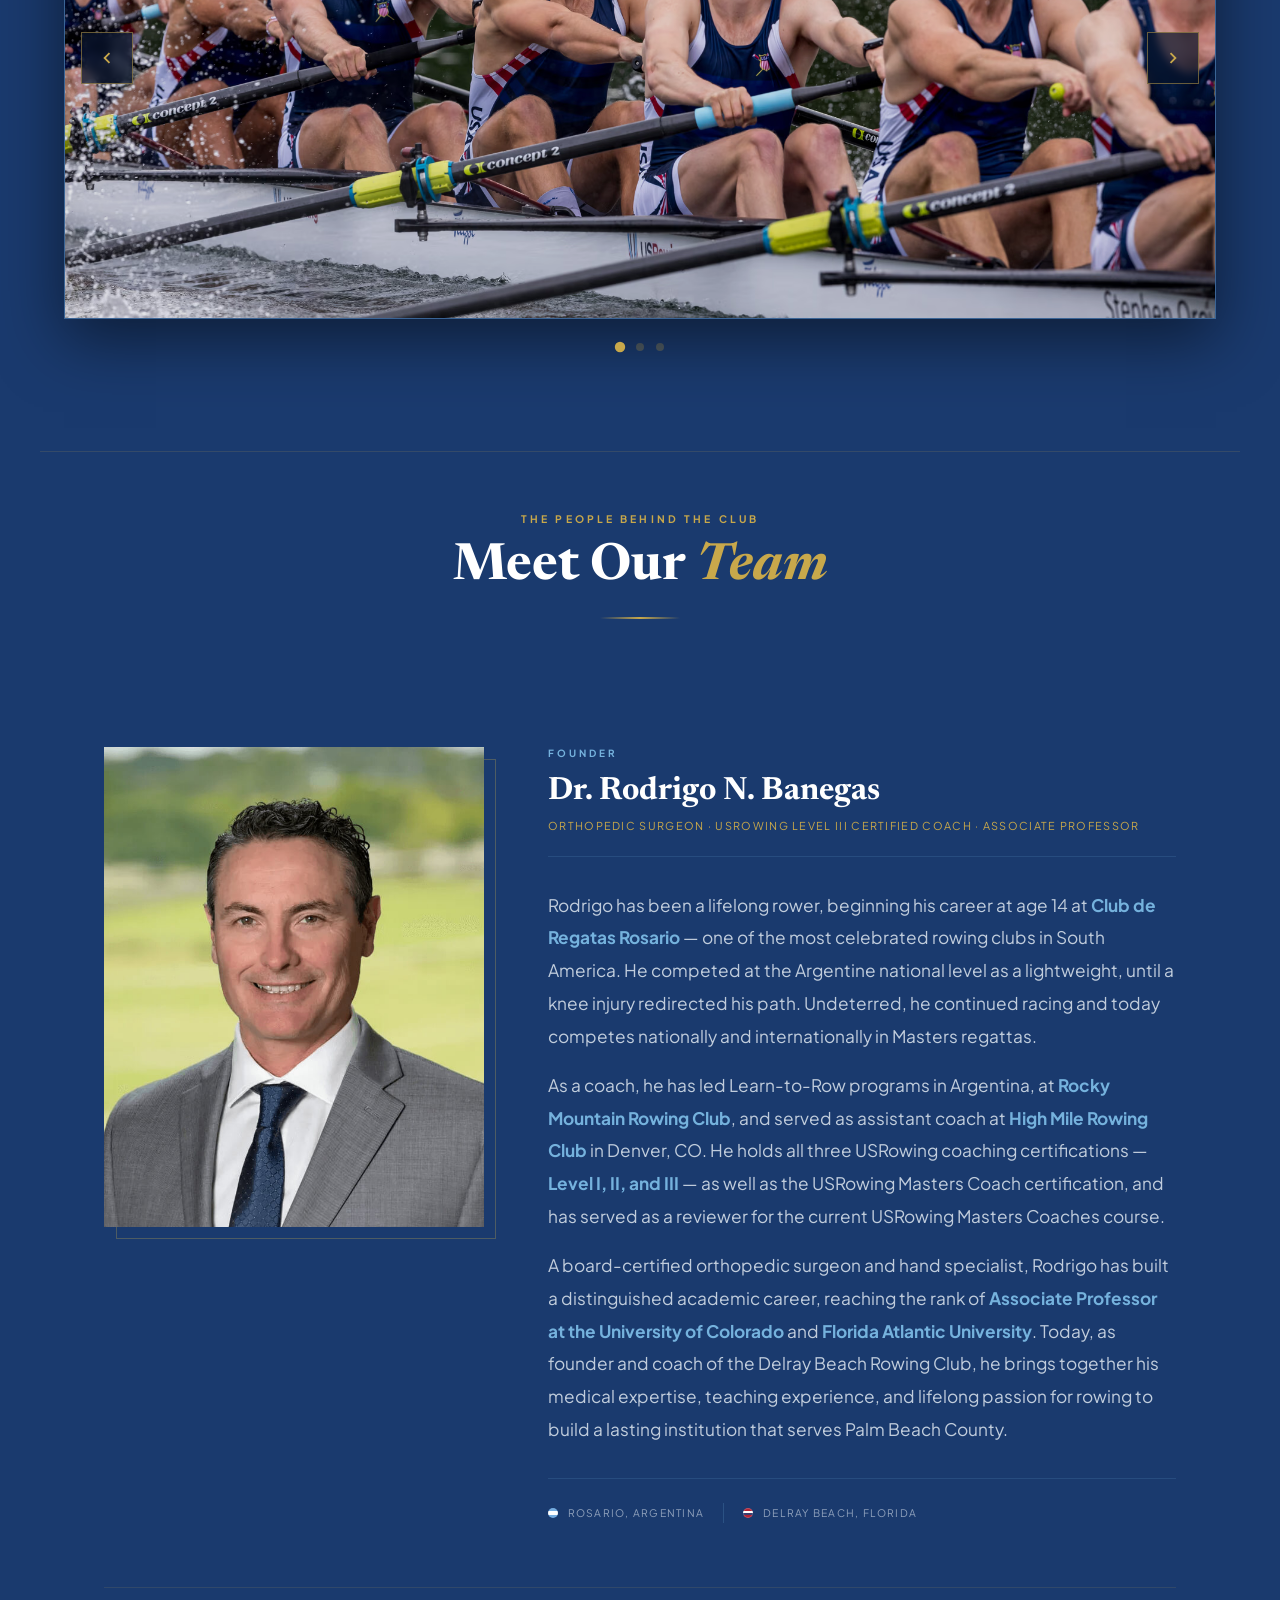
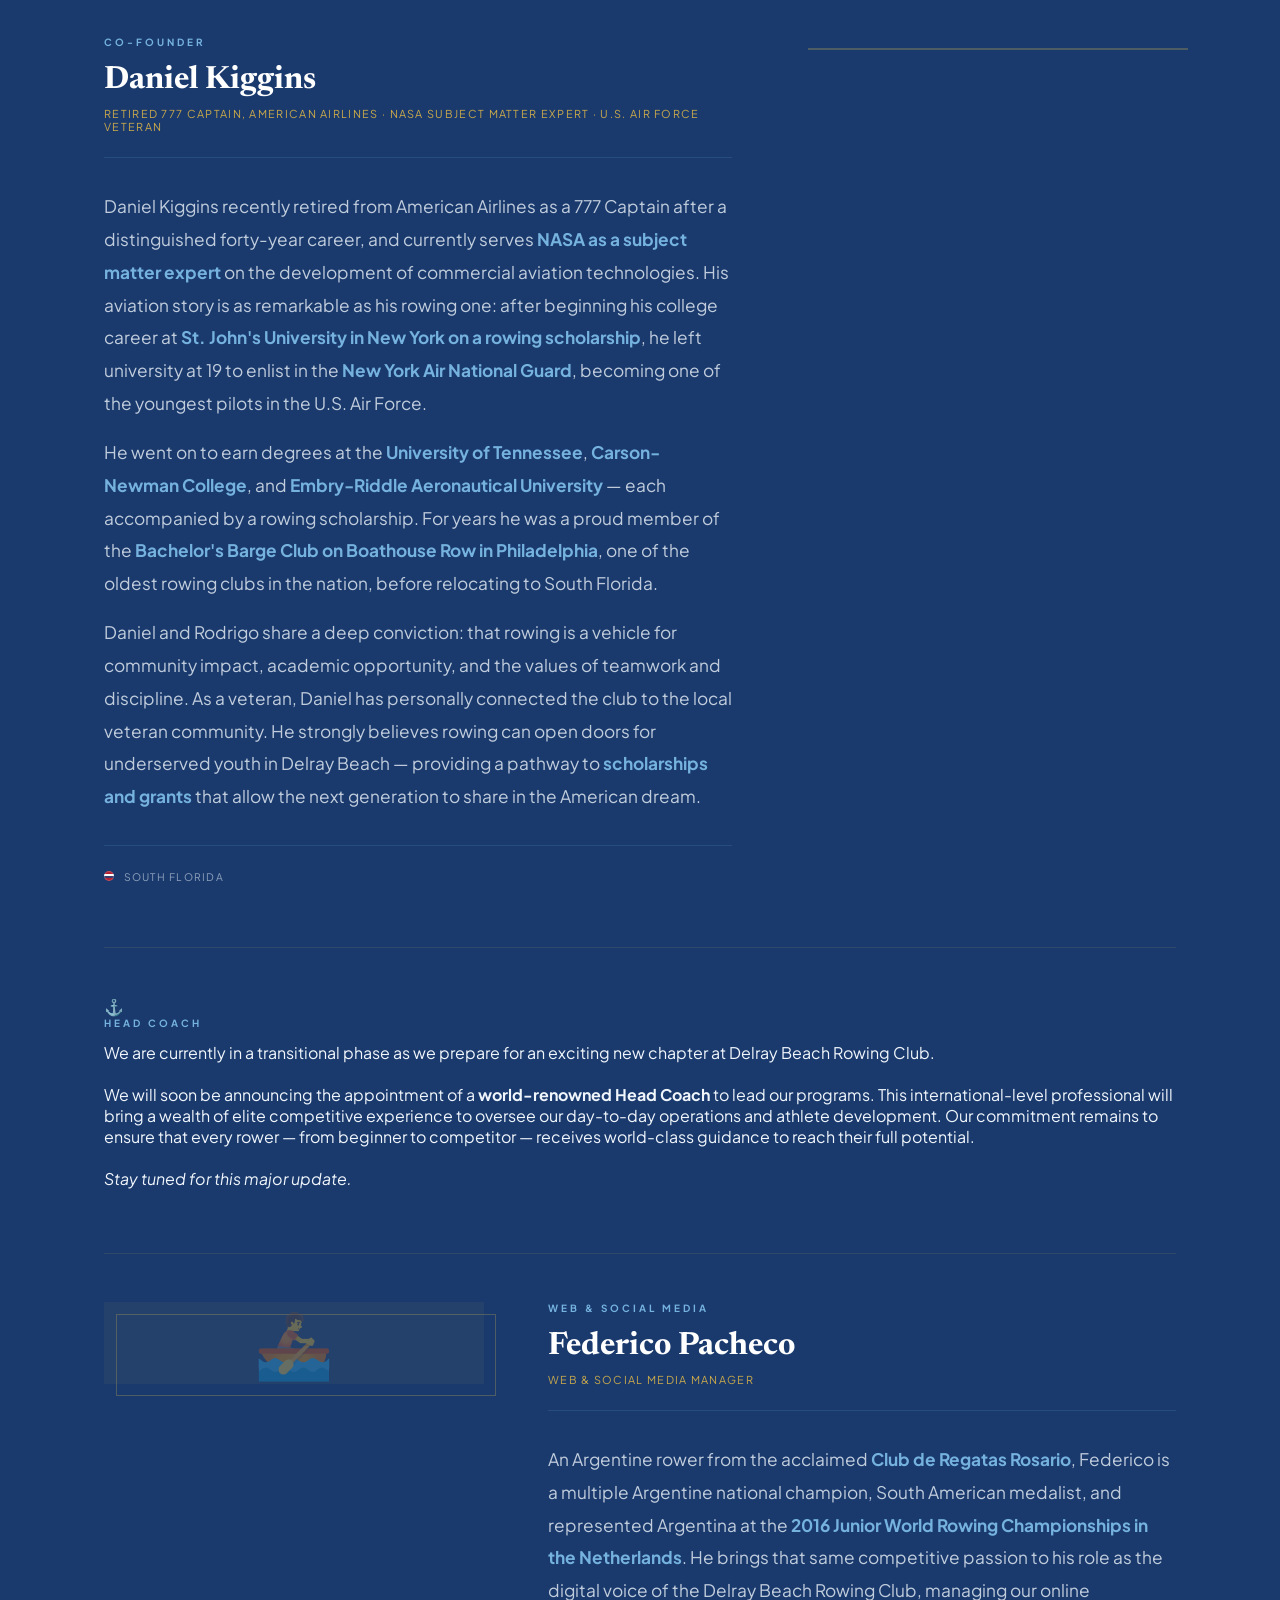
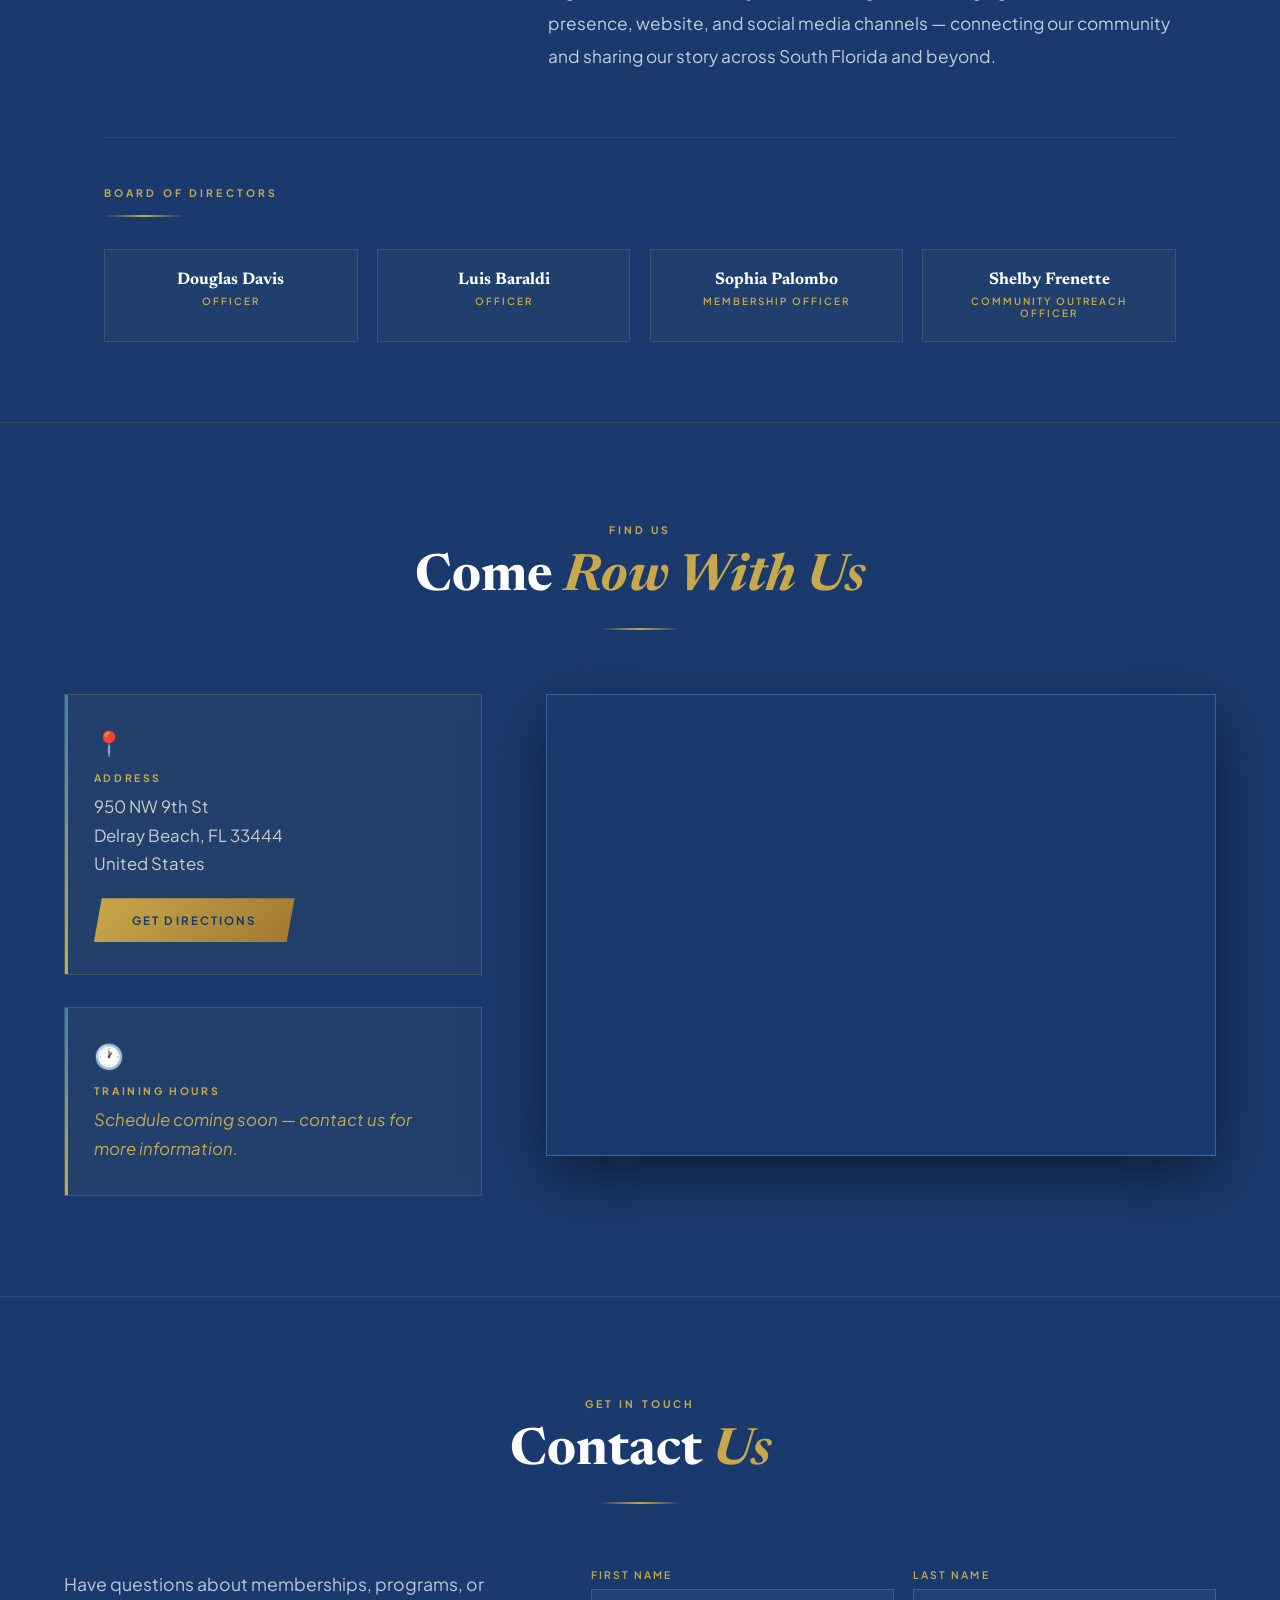
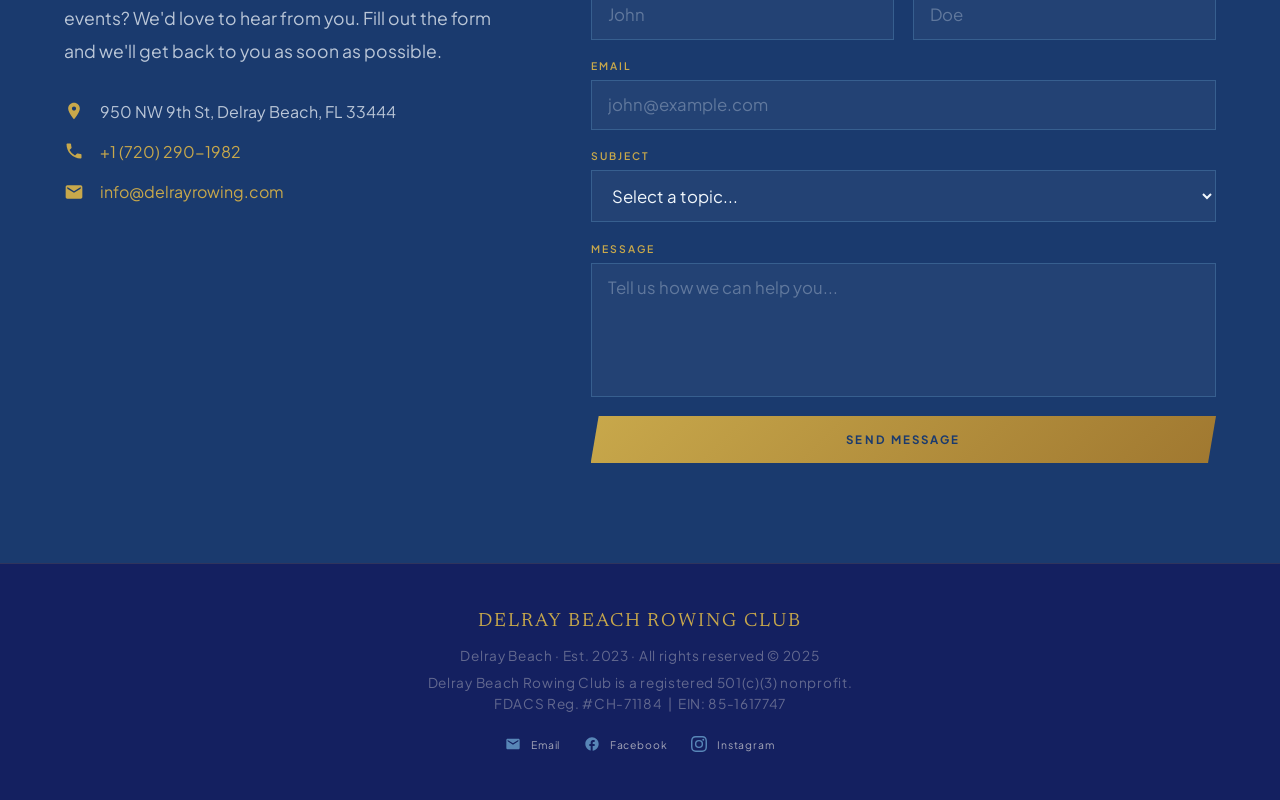
==== commit 7f8edbc7: "Update index.html" ====
--- a/index.html
+++ b/index.html
@@ -43,7 +43,7 @@
     <a href="#about" onclick="closeMobileMenu()" data-en="About" data-es="Sobre Nosotros">About</a>
     <a href="#join" onclick="closeMobileMenu()" data-en="Join Us" data-es="Únete">Join Us</a>
     <a href="#donate" onclick="closeMobileMenu()" data-en="Donate" data-es="Donar">Donate</a>
-    <a href="gallery.html" data-en="Gallery" data-es="Galería">Gallery</a>
+    <a href="/gallery/" data-en="Gallery" data-es="Galería">Gallery</a>
     <a href="#contact" onclick="closeMobileMenu()" data-en="Contact Us" data-es="Contacto">Contact Us</a>
     <div class="mobile-menu-social">
       <a href="mailto:info@delrayrowing.com" aria-label="Email"><svg viewBox="0 0 24 24"><path d="M20 4H4c-1.1 0-2 .9-2 2v12c0 1.1.9 2 2 2h16c1.1 0 2-.9 2-2V6c0-1.1-.9-2-2-2zm0 4-8 5-8-5V6l8 5 8-5v2z"/></svg></a>
@@ -63,7 +63,7 @@
       <li><a href="#about" data-en="About" data-es="Sobre Nosotros">About</a></li>
       <li><a href="#join" data-en="Join Us" data-es="Únete">Join Us</a></li>
       <li><a href="#donate" data-en="Donate" data-es="Donar">Donate</a></li>
-      <li><a href="gallery.html" data-en="Gallery" data-es="Galería">Gallery</a></li>
+      <li><a href="/gallery/" data-en="Gallery" data-es="Galería">Gallery</a></li>
       <li><a href="#contact" data-en="Contact Us" data-es="Contacto">Contact Us</a></li>
     </ul>
     <button class="nav-hamburger" id="hamburger" onclick="toggleMenu()" aria-label="Toggle menu">
@@ -240,9 +240,9 @@
       </div>
       <div class="carousel-wrapper reveal">
         <div class="carousel-track" id="carouselTrack">
-          <div class="carousel-slide"><img src="aerea.avif" alt="Rowing competition"/></div>
-          <div class="carousel-slide"><img src="club1.jpeg" alt="Rowing heats"/></div>
-          <div class="carousel-slide"><img src="club2.jpeg" alt="Women quad heat"/></div>
+          <div class="carousel-slide"><img src="remo1.avif" alt="Rowing competition"/></div>
+          <div class="carousel-slide"><img src="remo2.avif" alt="Rowing heats"/></div>
+          <div class="carousel-slide"><img src="remo3.avif" alt="Women quad heat"/></div>
         </div>
         <button class="carousel-btn carousel-btn-prev" id="btnPrev" aria-label="Previous">
           <svg viewBox="0 0 24 24"><path d="M15.41 7.41L14 6l-6 6 6 6 1.41-1.41L10.83 12z"/></svg>
@@ -304,24 +304,18 @@
           </div>
         </div>
         <div class="founder-photo reveal">
-          <img src="dan.jpeg" alt="Daniel Kiggins" onerror="this.parentElement.style.background='rgba(201,168,76,0.06)';this.style.display='none'"/>
-        </div>
-      </div>
-    </div>
-
-
-    <!-- Julio Sanchez -->
+          <img src="dan.jpg" alt="Daniel Kiggins" onerror="this.parentElement.style.background='rgba(201,168,76,0.06)';this.style.display='none'"/>
+        </div>
+      </div>
+    </div>
+
+
+    <!-- Head Coach Announcement -->
     <div class="founder-section reveal" style="margin-top:4rem;padding-top:3rem;border-top:1px solid rgba(201,168,76,0.12);">
-      <div class="founder-grid founder-grid-reverse">
-        <div class="founder-text reveal">
-          <span class="founder-tag" data-en="Head Coach &amp; Manager" data-es="Entrenador Principal y Manager">Head Coach &amp; Manager</span>
-          <h3 class="founder-name">Coming Soon...</h3>
-          <p class="founder-title-role" data-en="Head Coach &amp; Club Manager" data-es="Entrenador Principal y Manager del Club">Head Coach &amp; Club Manager</p>
-          <p class="founder-bio" data-en="We are currently in a transitional phase as we prepare for an exciting new chapter at Delray Beach Rowing Club. We will soon be announcing the appointment of a world-renowned Head Coach to lead our programs. This international-level professional will bring a wealth of elite competitive experience to oversee our day-to-day operations and athlete development. Our commitment remains to ensure that every rower—from beginner to competitor—receives world-class guidance to reach their full potential. Stay tuned for this major update." data-es="Actualmente nos encontramos en una fase de transición mientras nos preparamos para un nuevo y emocionante capítulo en el Delray Beach Rowing Club. Próximamente estaremos anunciando la incorporación de un Head Coach de renombre internacional para liderar nuestros programas. Este profesional de nivel élite aportará una vasta experiencia competitiva para supervisar las operaciones diarias y el desarrollo de nuestros atletas. Nuestro compromiso sigue firme: garantizar que cada remero —desde principiantes hasta competidores— reciba una guía de clase mundial para alcanzar su máximo potencial. Manténgase atento a esta importante actualización.">We are currently in a transitional phase as we prepare for an exciting new chapter at Delray Beach Rowing Club. We will soon be announcing the appointment of a world-renowned Head Coach to lead our programs. This international-level professional will bring a wealth of elite competitive experience to oversee our day-to-day operations and athlete development. Our commitment remains to ensure that every rower—from beginner to competitor—receives world-class guidance to reach their full potential. Stay tuned for this major update.</p>
-        </div>
-        <div class="founder-photo reveal">
-          <img src="julio.jpg" alt="Julio Sanchez" onerror="this.parentElement.style.background='rgba(201,168,76,0.06)';this.parentElement.style.display='flex';this.parentElement.style.alignItems='center';this.parentElement.style.justifyContent='center';this.outerHTML='<div style=\'font-size:4rem;opacity:0.3;\'>🚣</div>'"/>
-        </div>
+      <div class="coach-announcement">
+        <div class="coach-announce-icon">⚓</div>
+        <span class="founder-tag" data-en="Head Coach" data-es="Head Coach">Head Coach</span>
+        <p class="coach-announce-text" data-en="We are currently in a transitional phase as we prepare for an exciting new chapter at Delray Beach Rowing Club.<br><br>We will soon be announcing the appointment of a <strong>world-renowned Head Coach</strong> to lead our programs. This international-level professional will bring a wealth of elite competitive experience to oversee our day-to-day operations and athlete development. Our commitment remains to ensure that every rower — from beginner to competitor — receives world-class guidance to reach their full potential.<br><br><em>Stay tuned for this major update.</em>" data-es="Actualmente nos encontramos en una fase de transición mientras nos preparamos para un nuevo y emocionante capítulo en el Delray Beach Rowing Club.<br><br>Próximamente estaremos anunciando la incorporación de un <strong>Head Coach de renombre internacional</strong> para liderar nuestros programas. Este profesional de nivel élite aportará una vasta experiencia competitiva para supervisar las operaciones diarias y el desarrollo de nuestros atletas. Nuestro compromiso sigue firme: garantizar que cada remero — desde principiantes hasta competidores — reciba una guía de clase mundial para alcanzar su máximo potencial.<br><br><em>Manténgase atento a esta importante actualización.</em>">We are currently in a transitional phase as we prepare for an exciting new chapter at Delray Beach Rowing Club.<br><br>We will soon be announcing the appointment of a <strong>world-renowned Head Coach</strong> to lead our programs. This international-level professional will bring a wealth of elite competitive experience to oversee our day-to-day operations and athlete development. Our commitment remains to ensure that every rower — from beginner to competitor — receives world-class guidance to reach their full potential.<br><br><em>Stay tuned for this major update.</em></p>
       </div>
     </div>
 
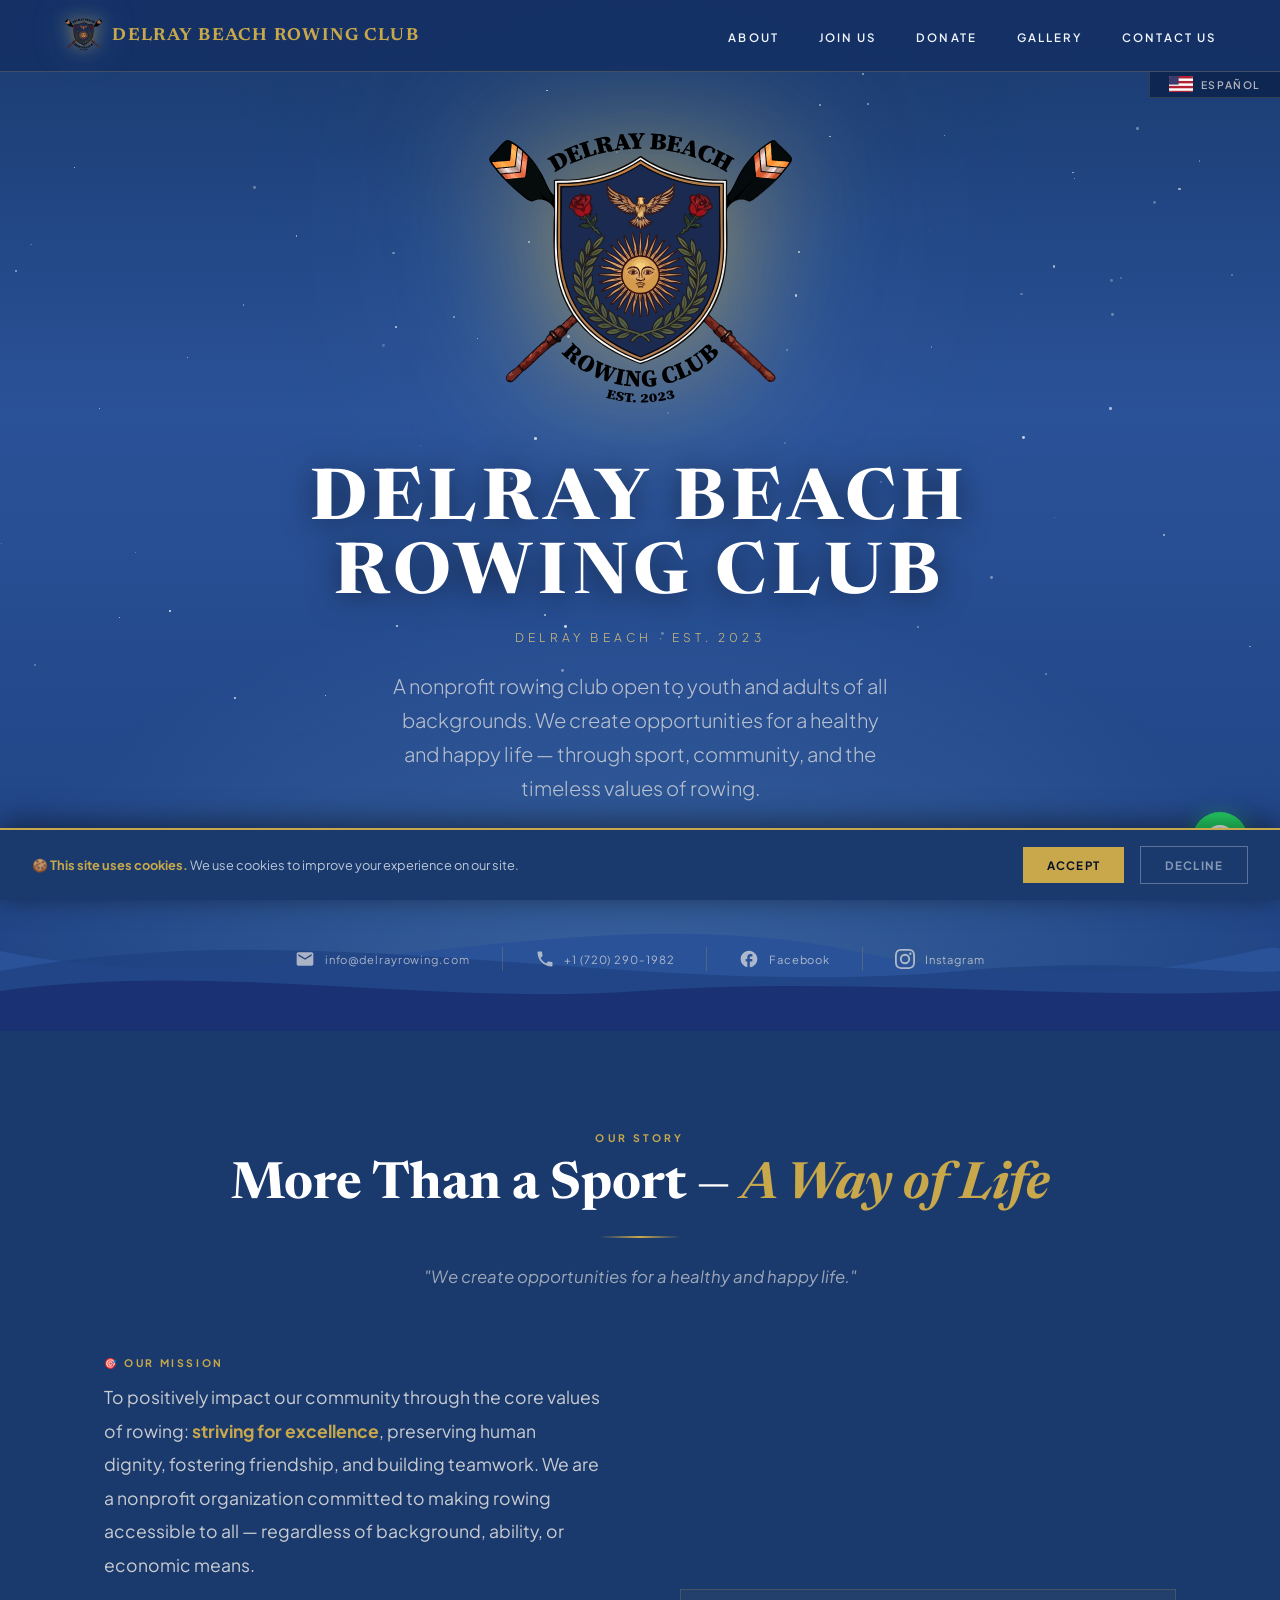
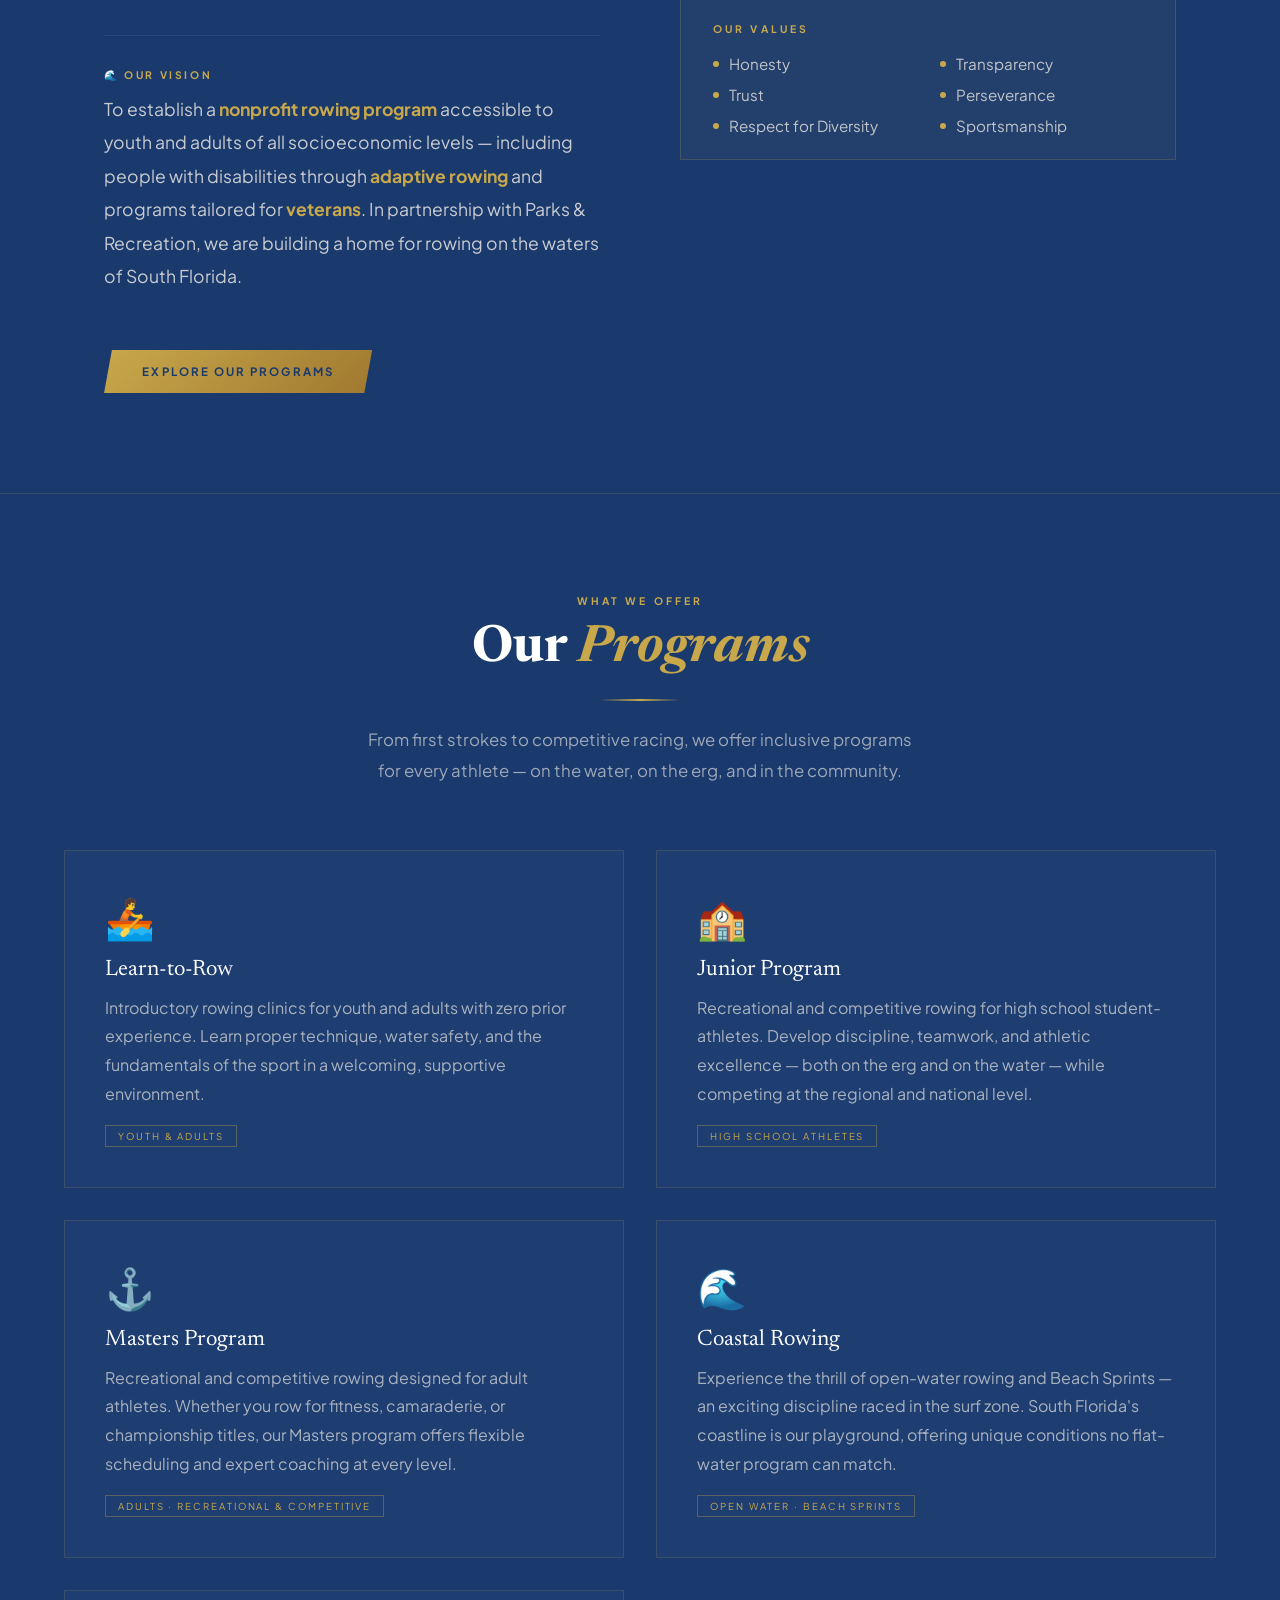
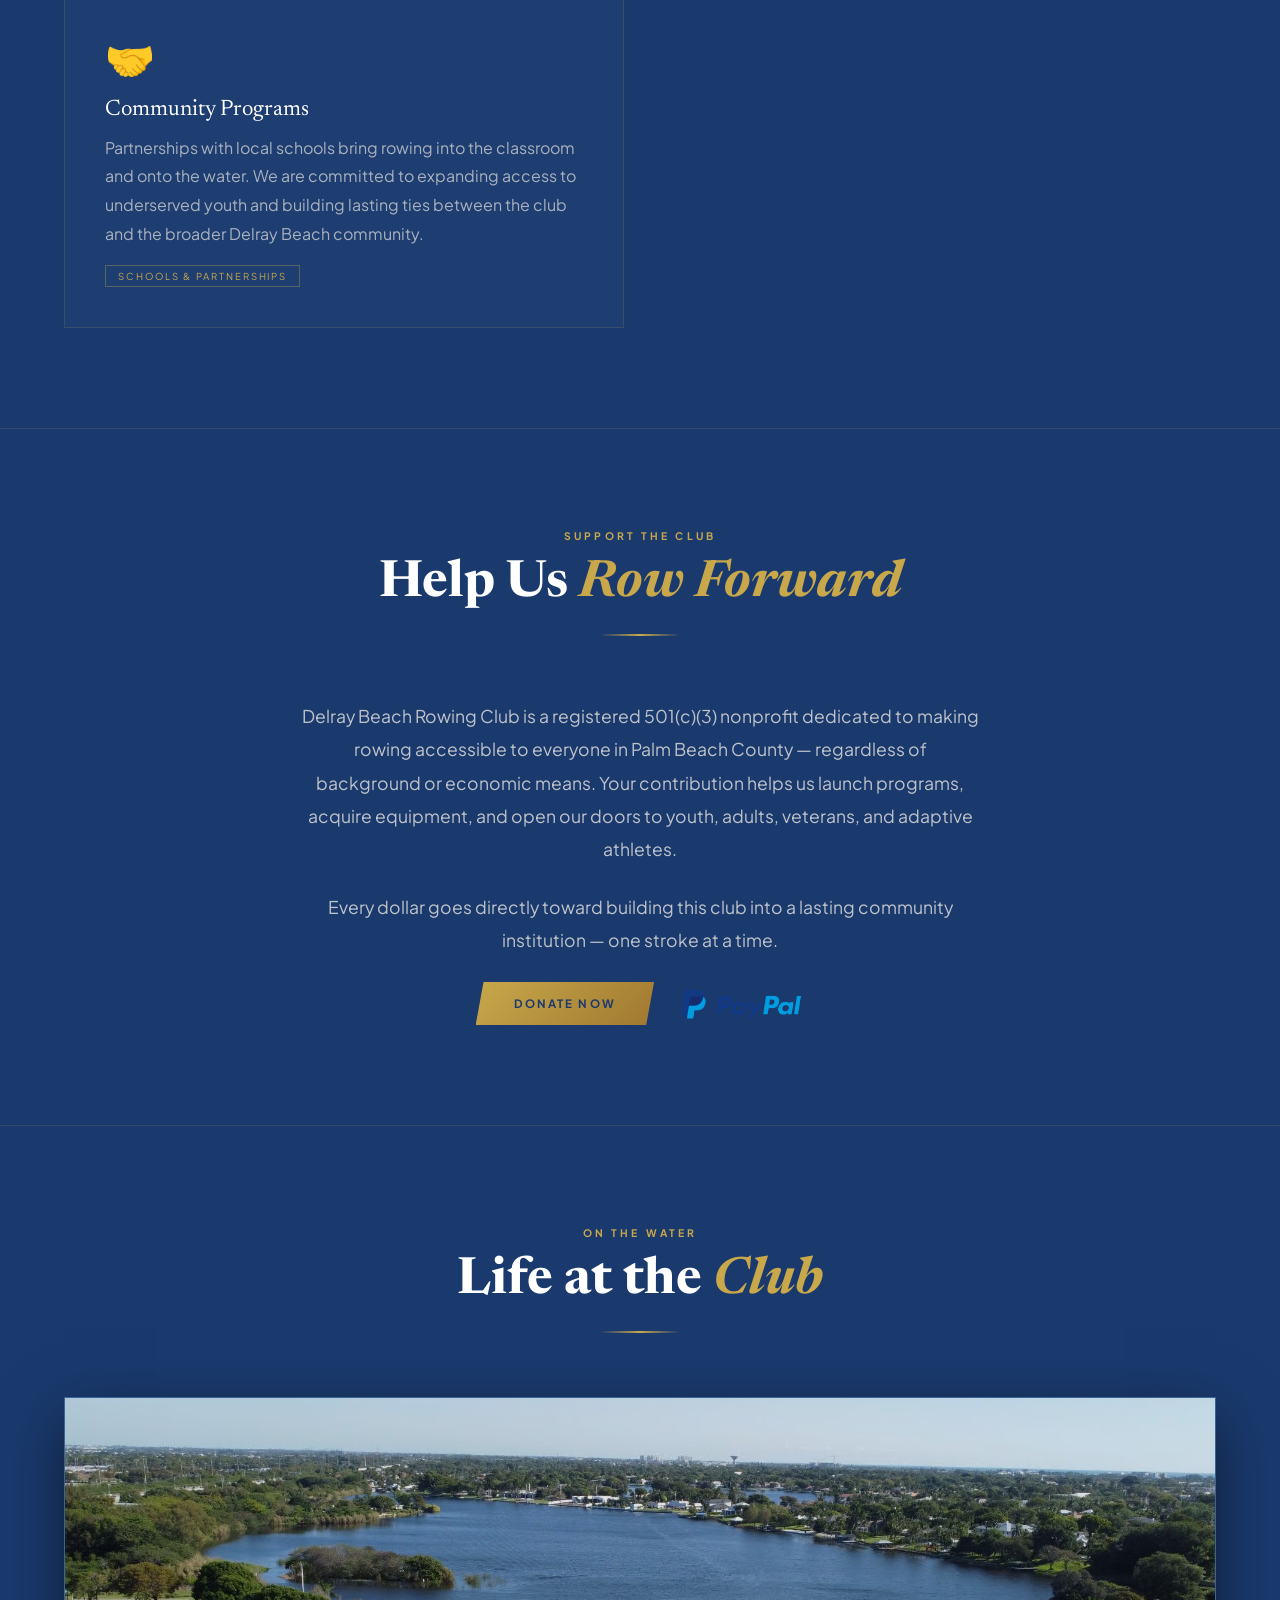
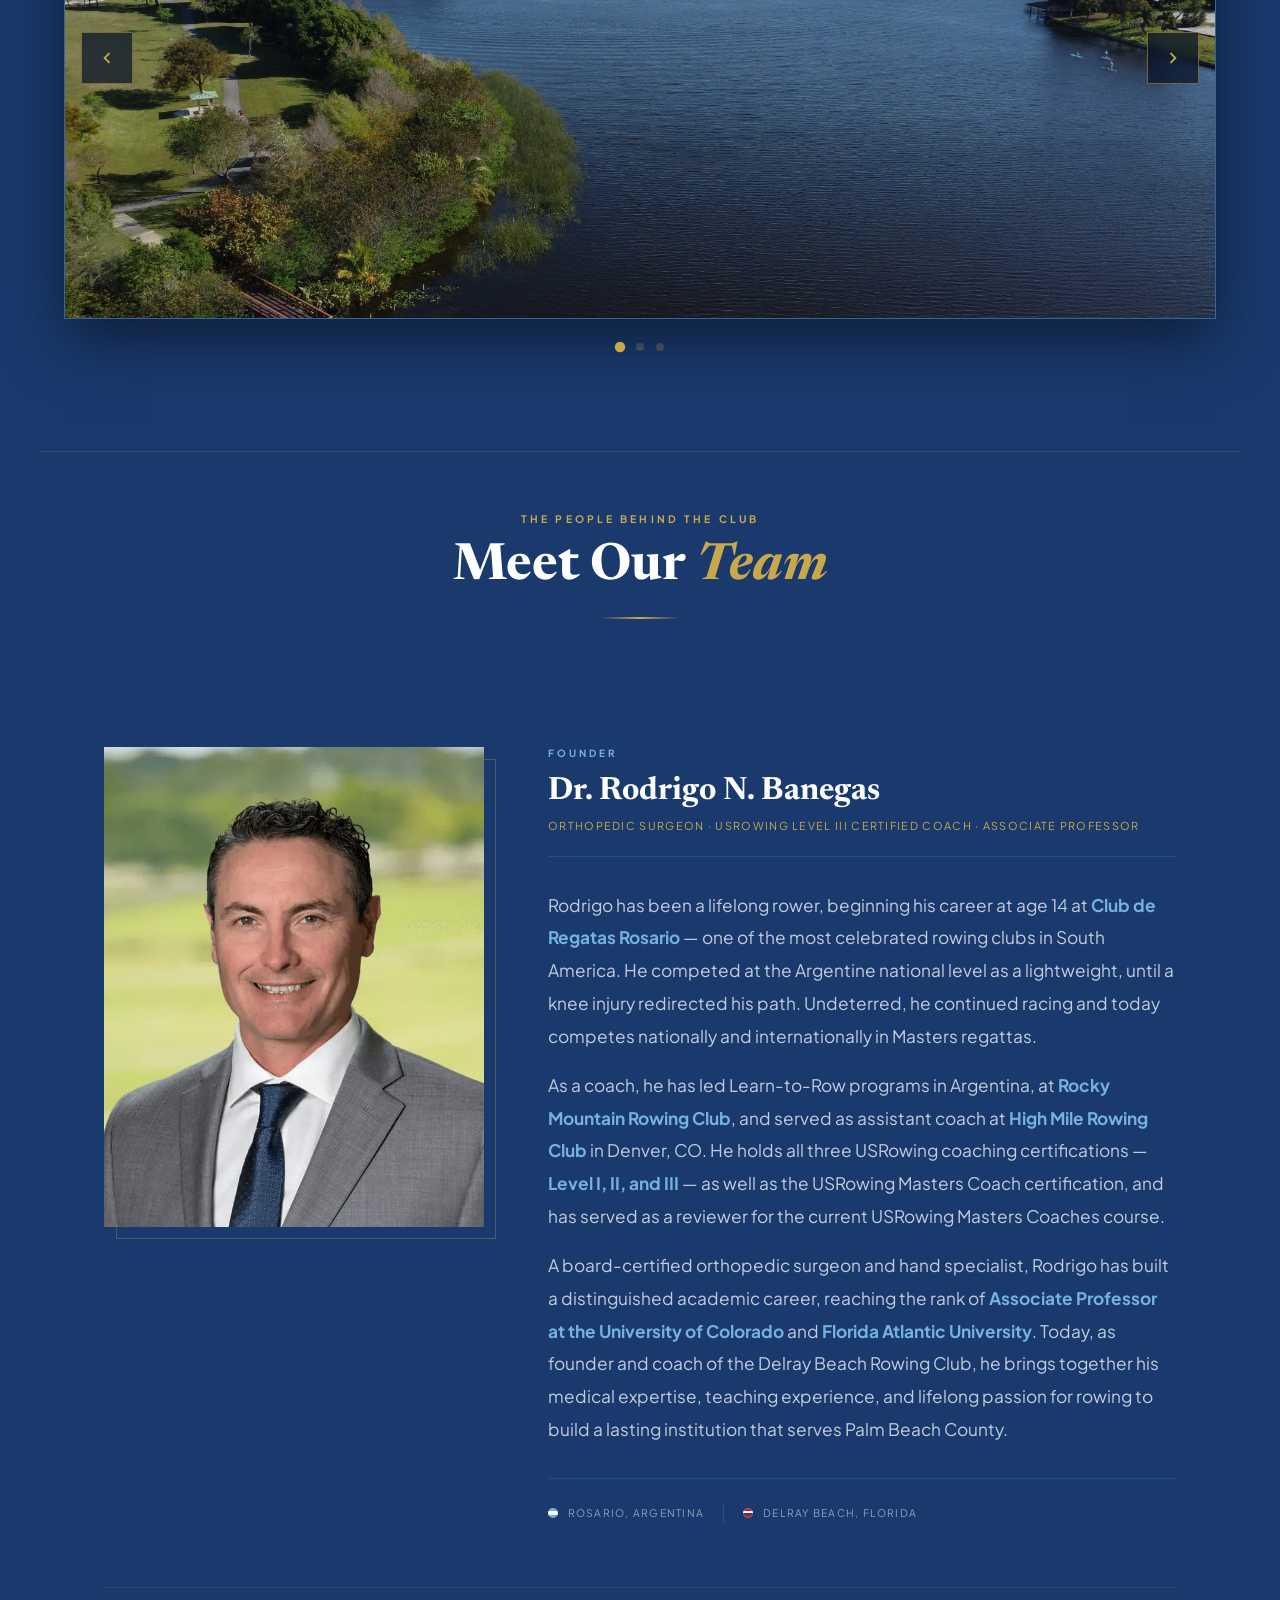
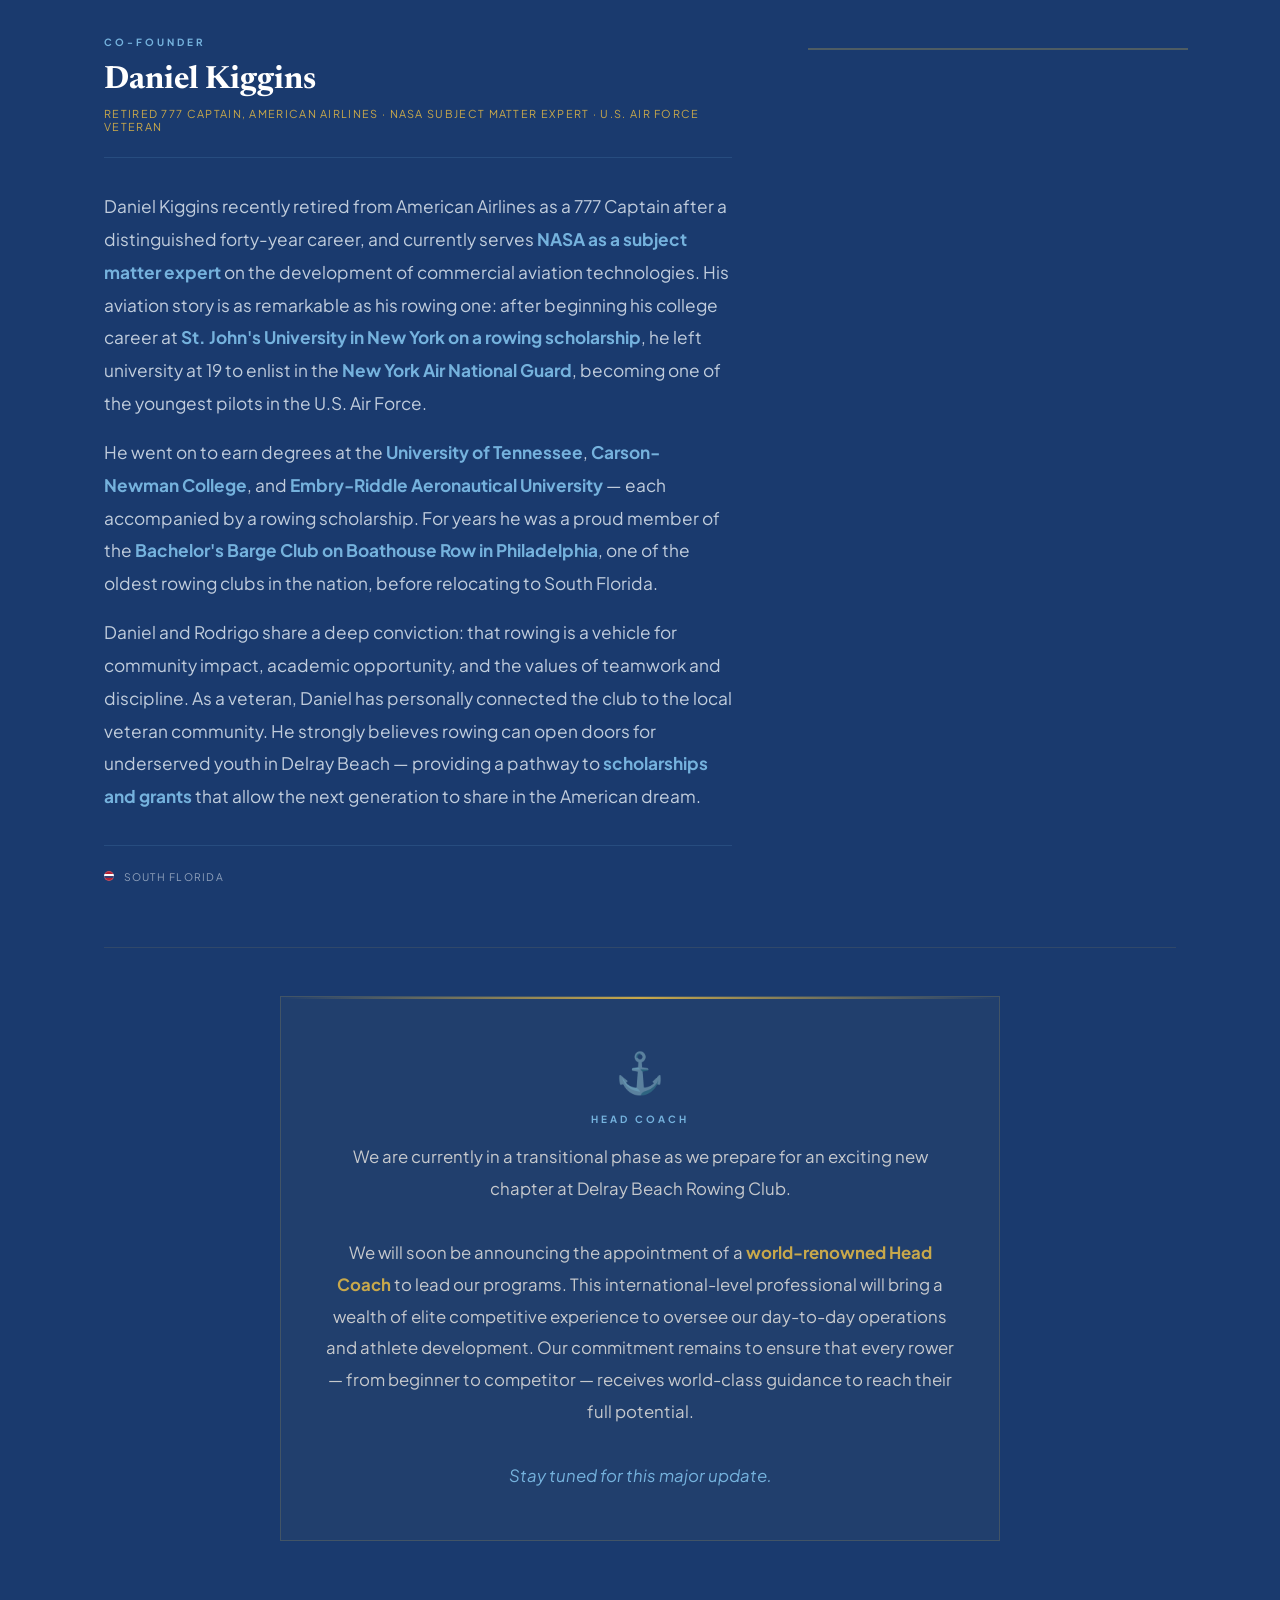
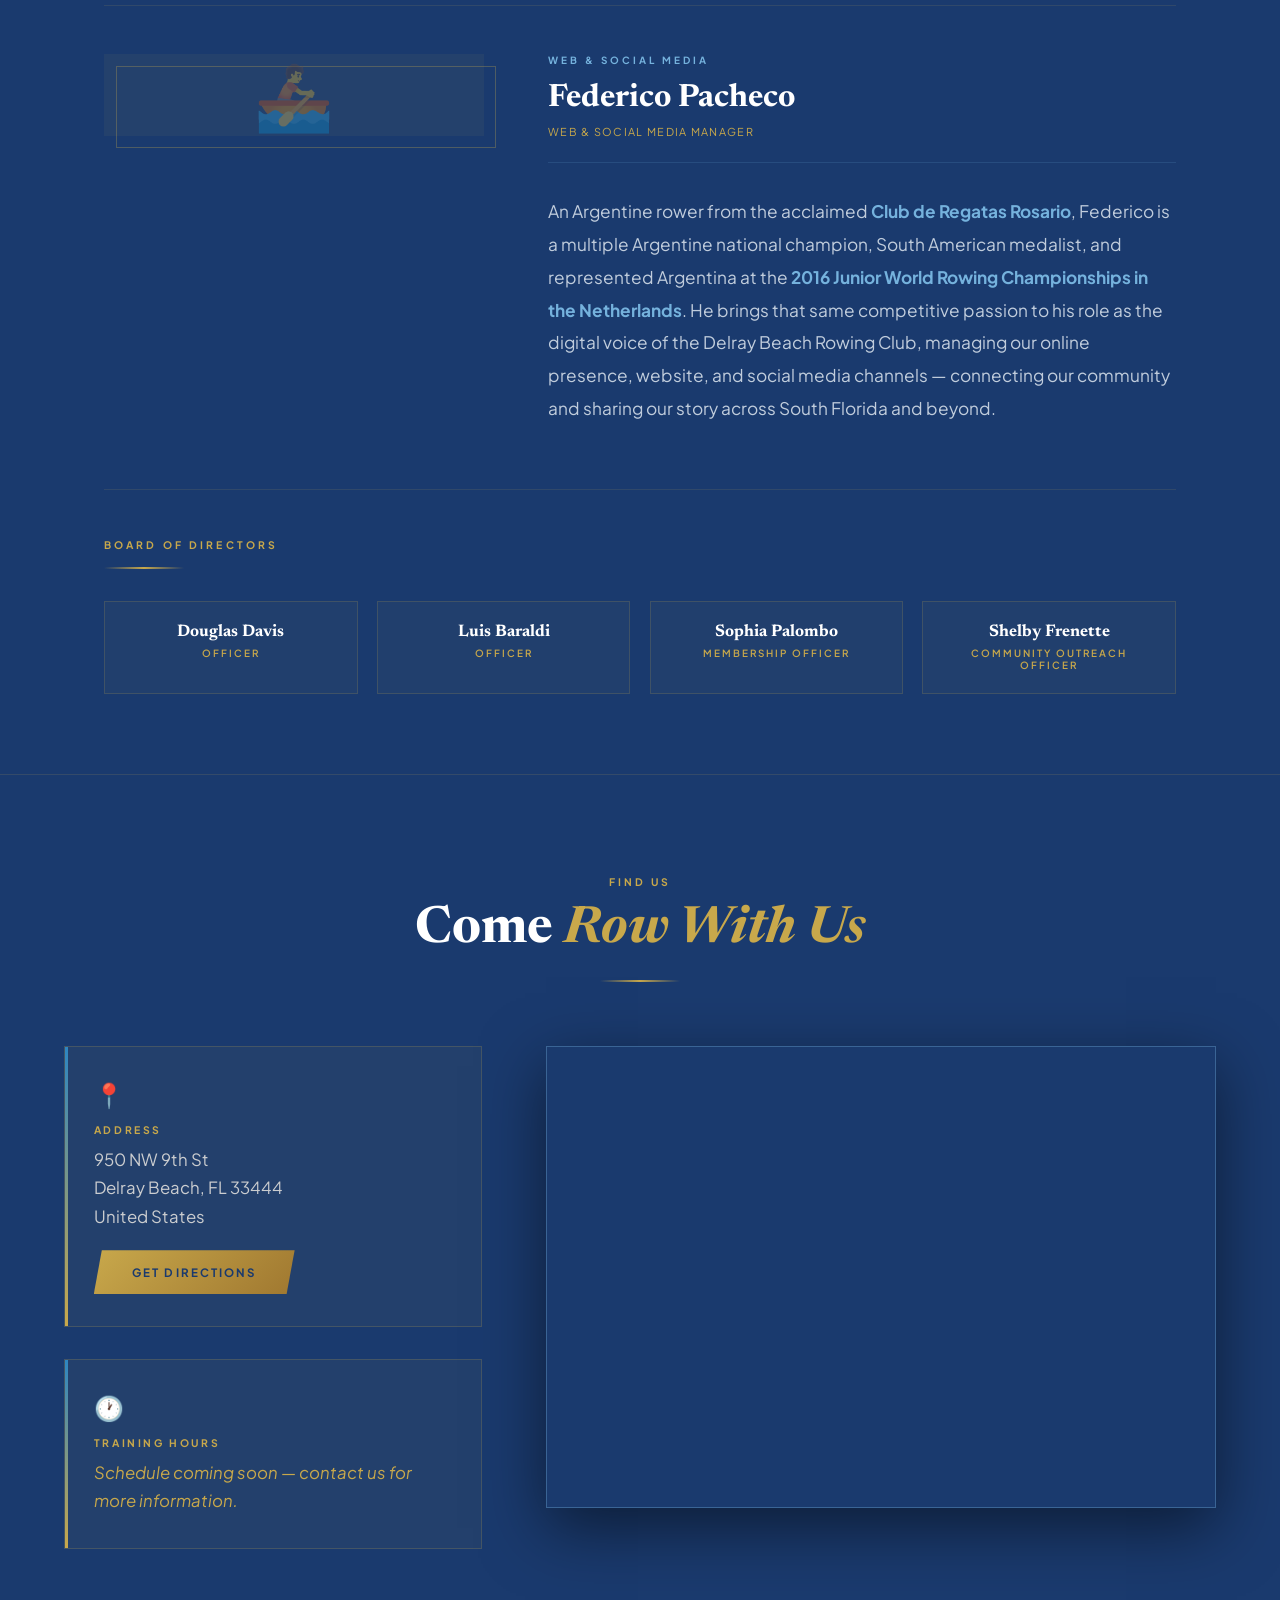
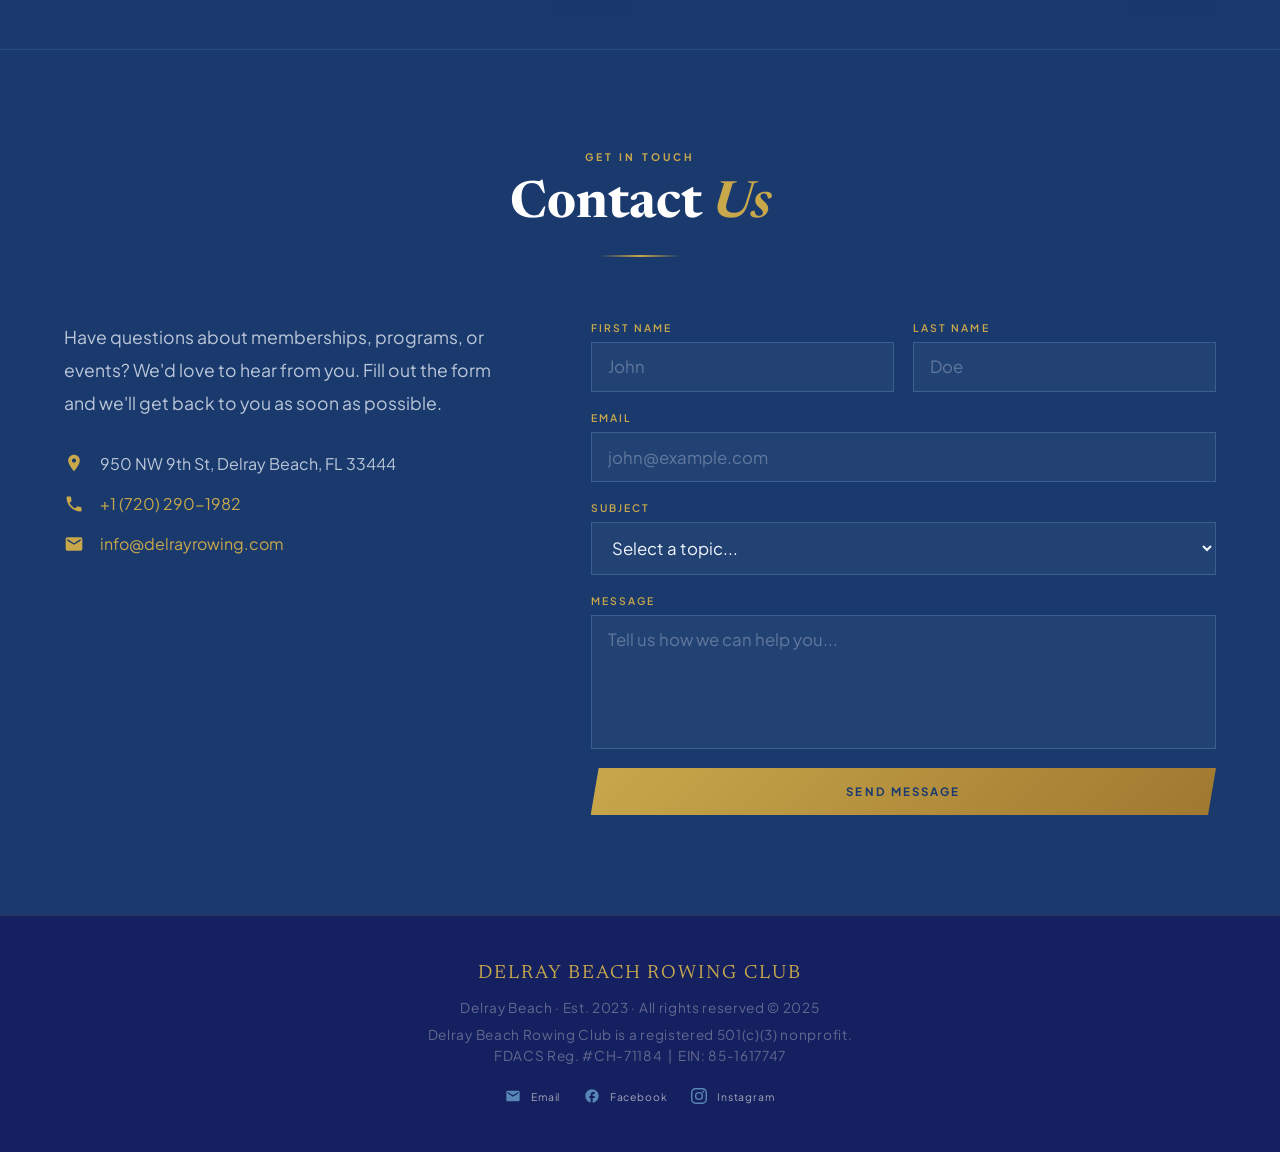
==== commit b535bb18: "Update index.html" ====
--- a/index.html
+++ b/index.html
@@ -240,9 +240,9 @@
       </div>
       <div class="carousel-wrapper reveal">
         <div class="carousel-track" id="carouselTrack">
-          <div class="carousel-slide"><img src="remo1.avif" alt="Rowing competition"/></div>
-          <div class="carousel-slide"><img src="remo2.avif" alt="Rowing heats"/></div>
-          <div class="carousel-slide"><img src="remo3.avif" alt="Women quad heat"/></div>
+          <div class="carousel-slide"><img src="aerea.avif" alt="Rowing competition"/></div>
+          <div class="carousel-slide"><img src="club1.jpeg" alt="Rowing heats"/></div>
+          <div class="carousel-slide"><img src="club2.jpeg" alt="Women quad heat"/></div>
         </div>
         <button class="carousel-btn carousel-btn-prev" id="btnPrev" aria-label="Previous">
           <svg viewBox="0 0 24 24"><path d="M15.41 7.41L14 6l-6 6 6 6 1.41-1.41L10.83 12z"/></svg>
--- a/styles.css
+++ b/styles.css
@@ -337,3 +337,11 @@
   .form-row { grid-template-columns: 1fr; }
   footer { padding: 2rem 6vw; }
 }
+
+/* ── COACH ANNOUNCEMENT ── */
+.coach-announcement { max-width: 720px; margin: 0 auto; text-align: center; background: rgba(201,168,76,0.04); border: 1px solid rgba(201,168,76,0.2); padding: 3rem 2.5rem; position: relative; }
+.coach-announcement::before { content: ""; position: absolute; top: 0; left: 0; right: 0; height: 2px; background: linear-gradient(90deg, transparent, var(--gold), transparent); }
+.coach-announce-icon { font-size: 2.5rem; margin-bottom: 1rem; display: block; opacity: 0.6; }
+.coach-announce-text { font-size: 1.05rem; line-height: 1.9; color: rgba(245,240,232,0.78); margin-top: 1rem; display: block; }
+.coach-announce-text strong { color: var(--gold); }
+.coach-announce-text em { color: var(--celeste); font-style: italic; }
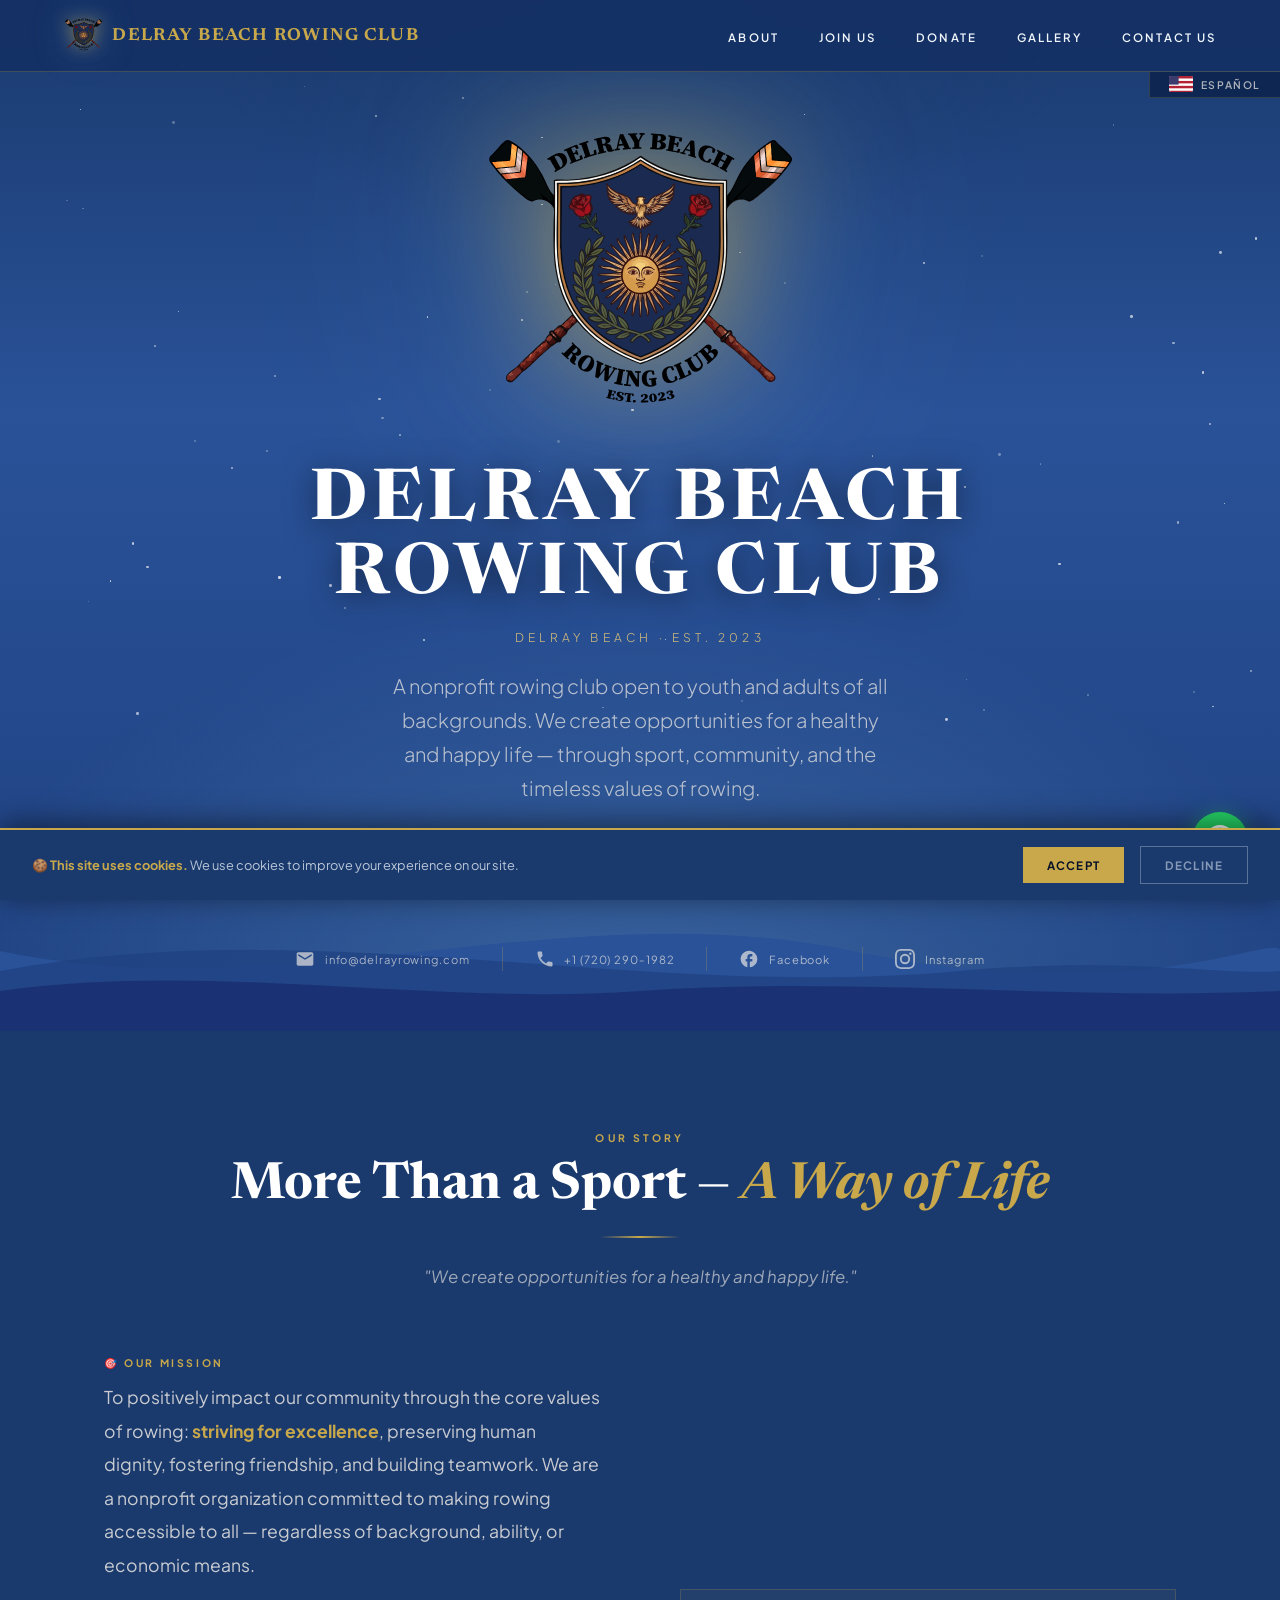
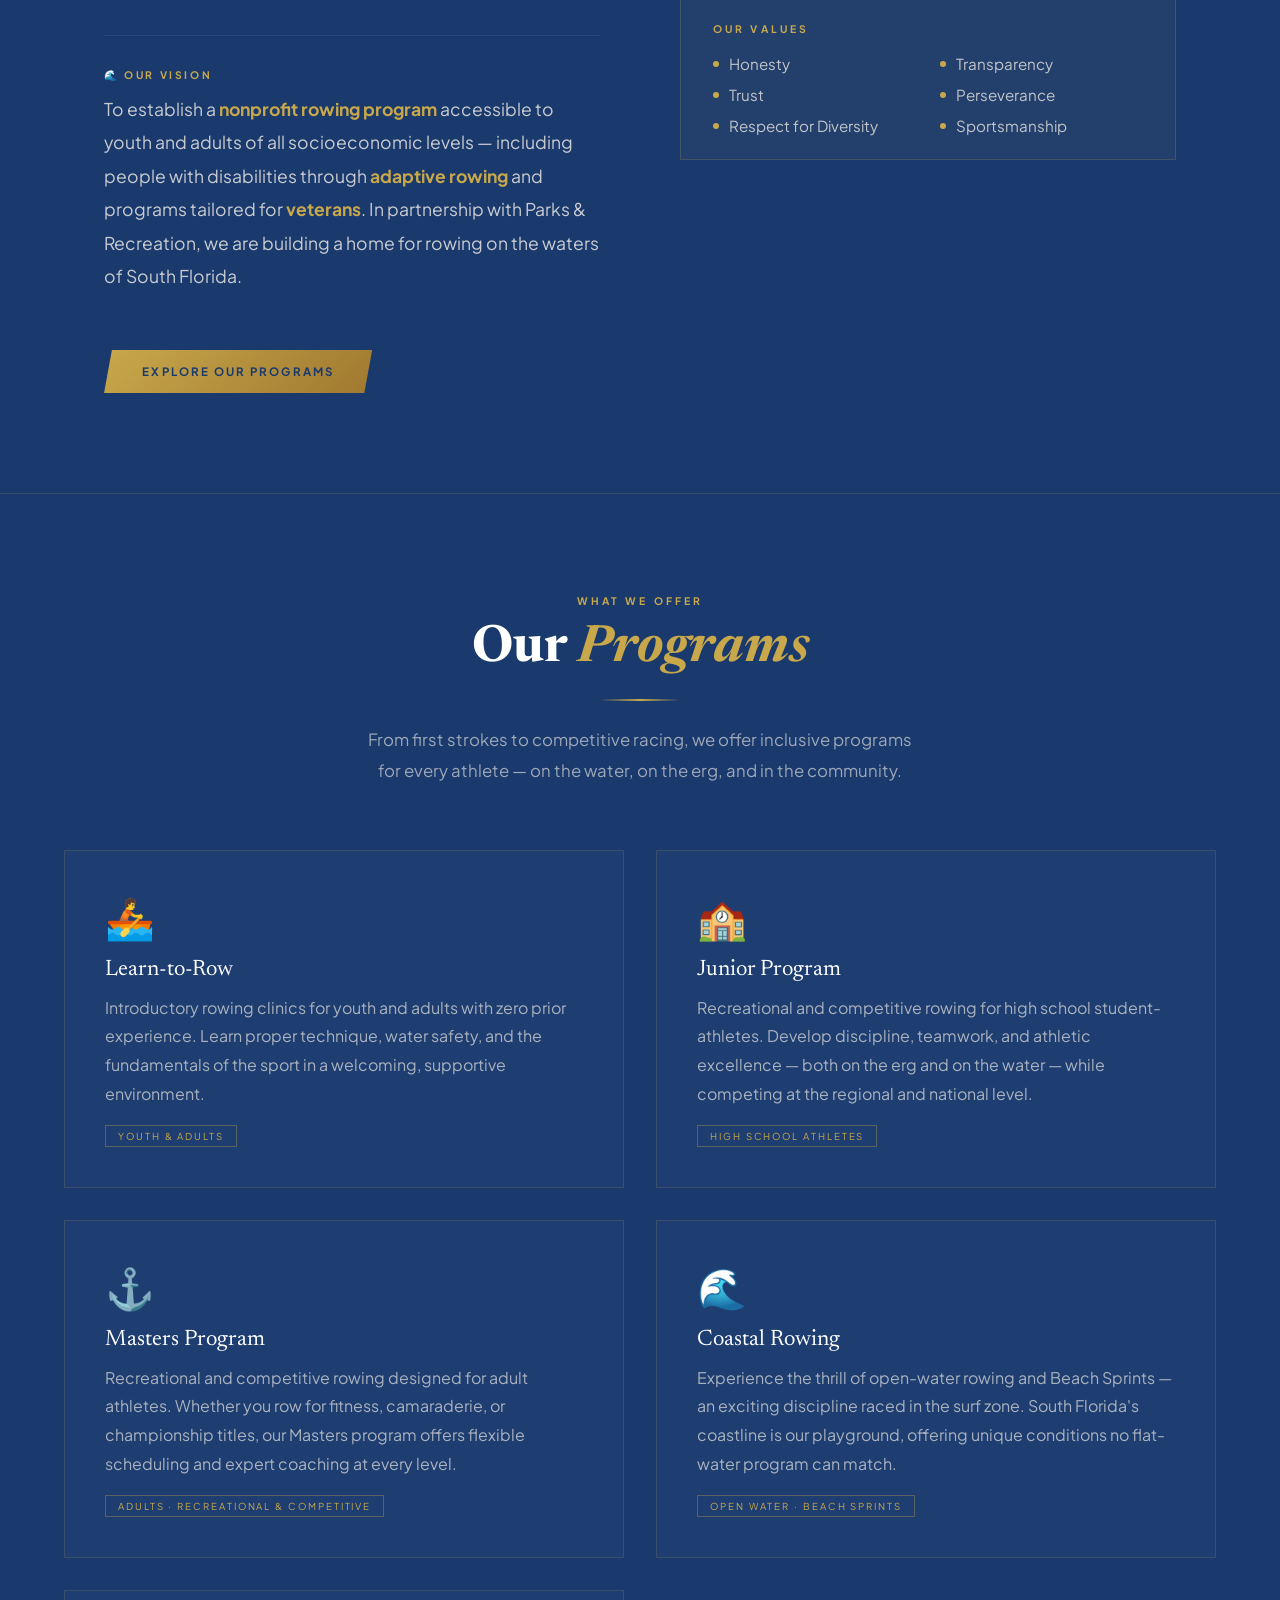
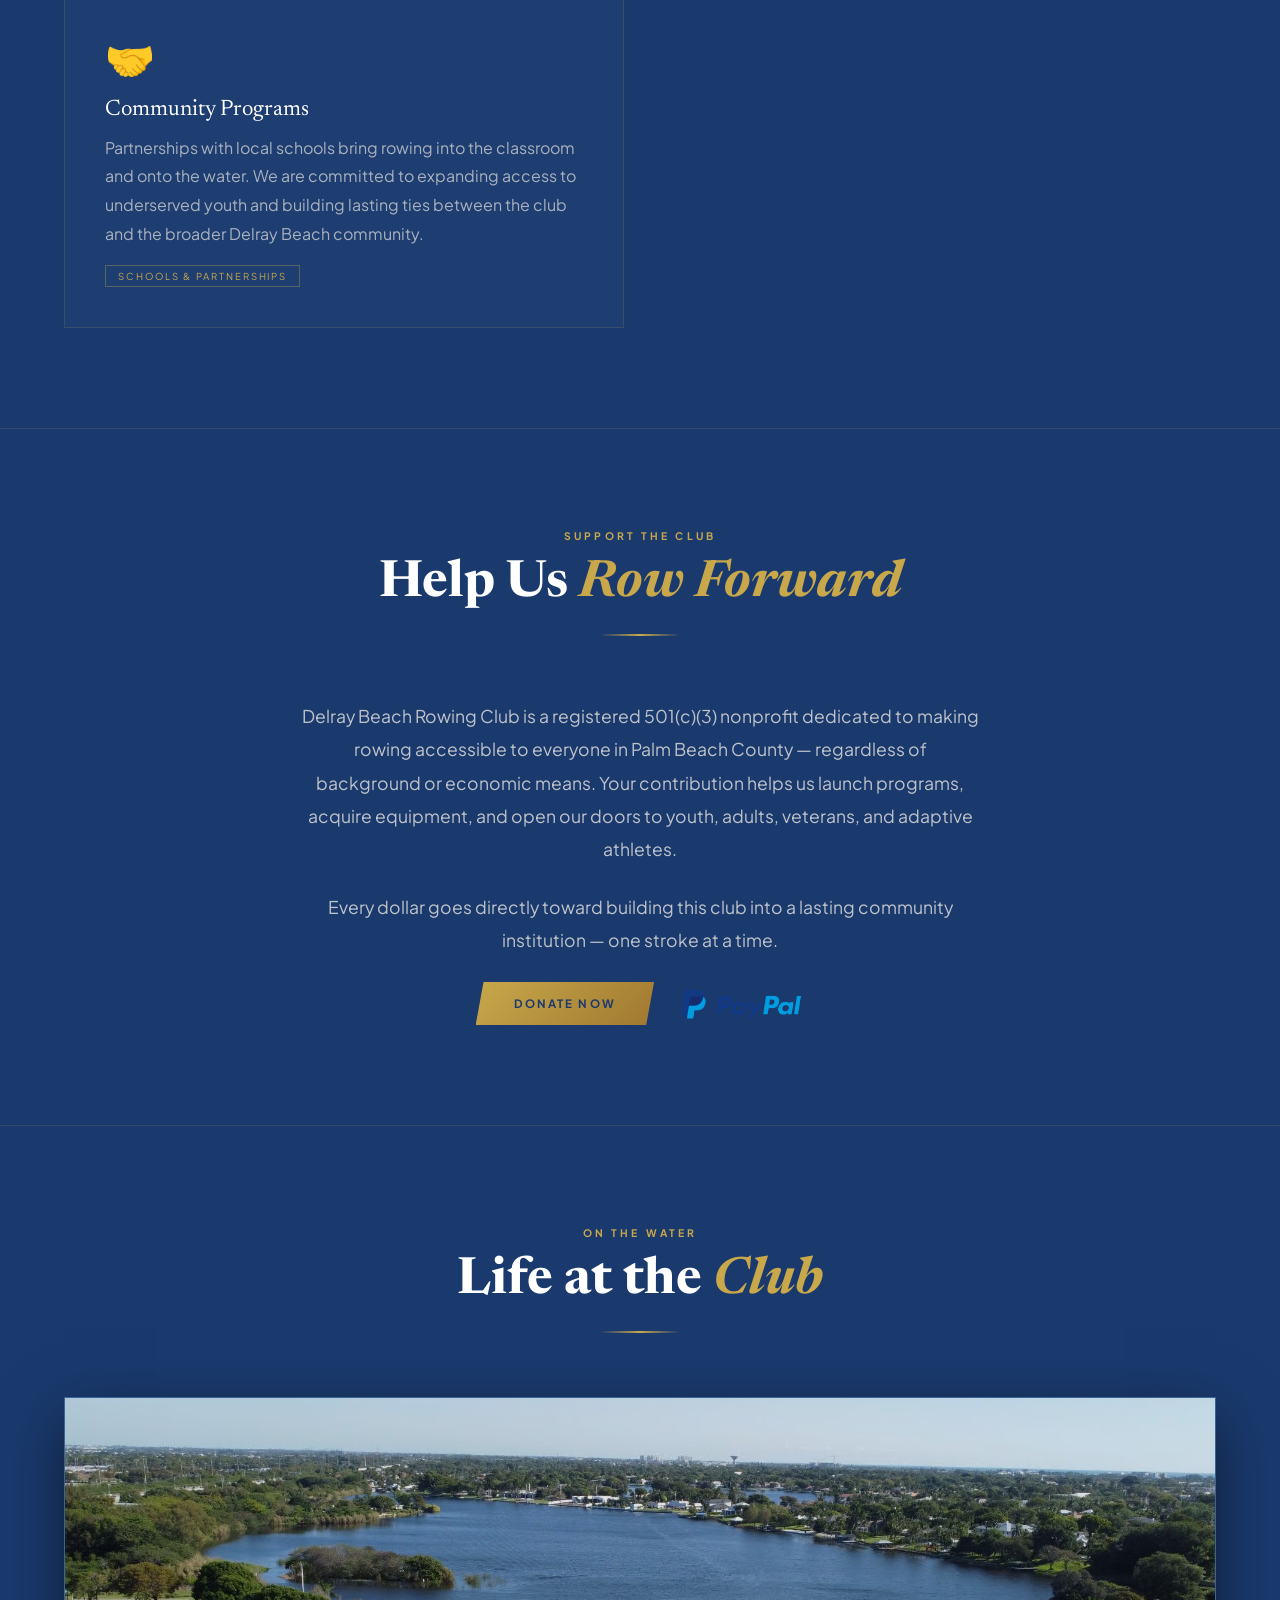
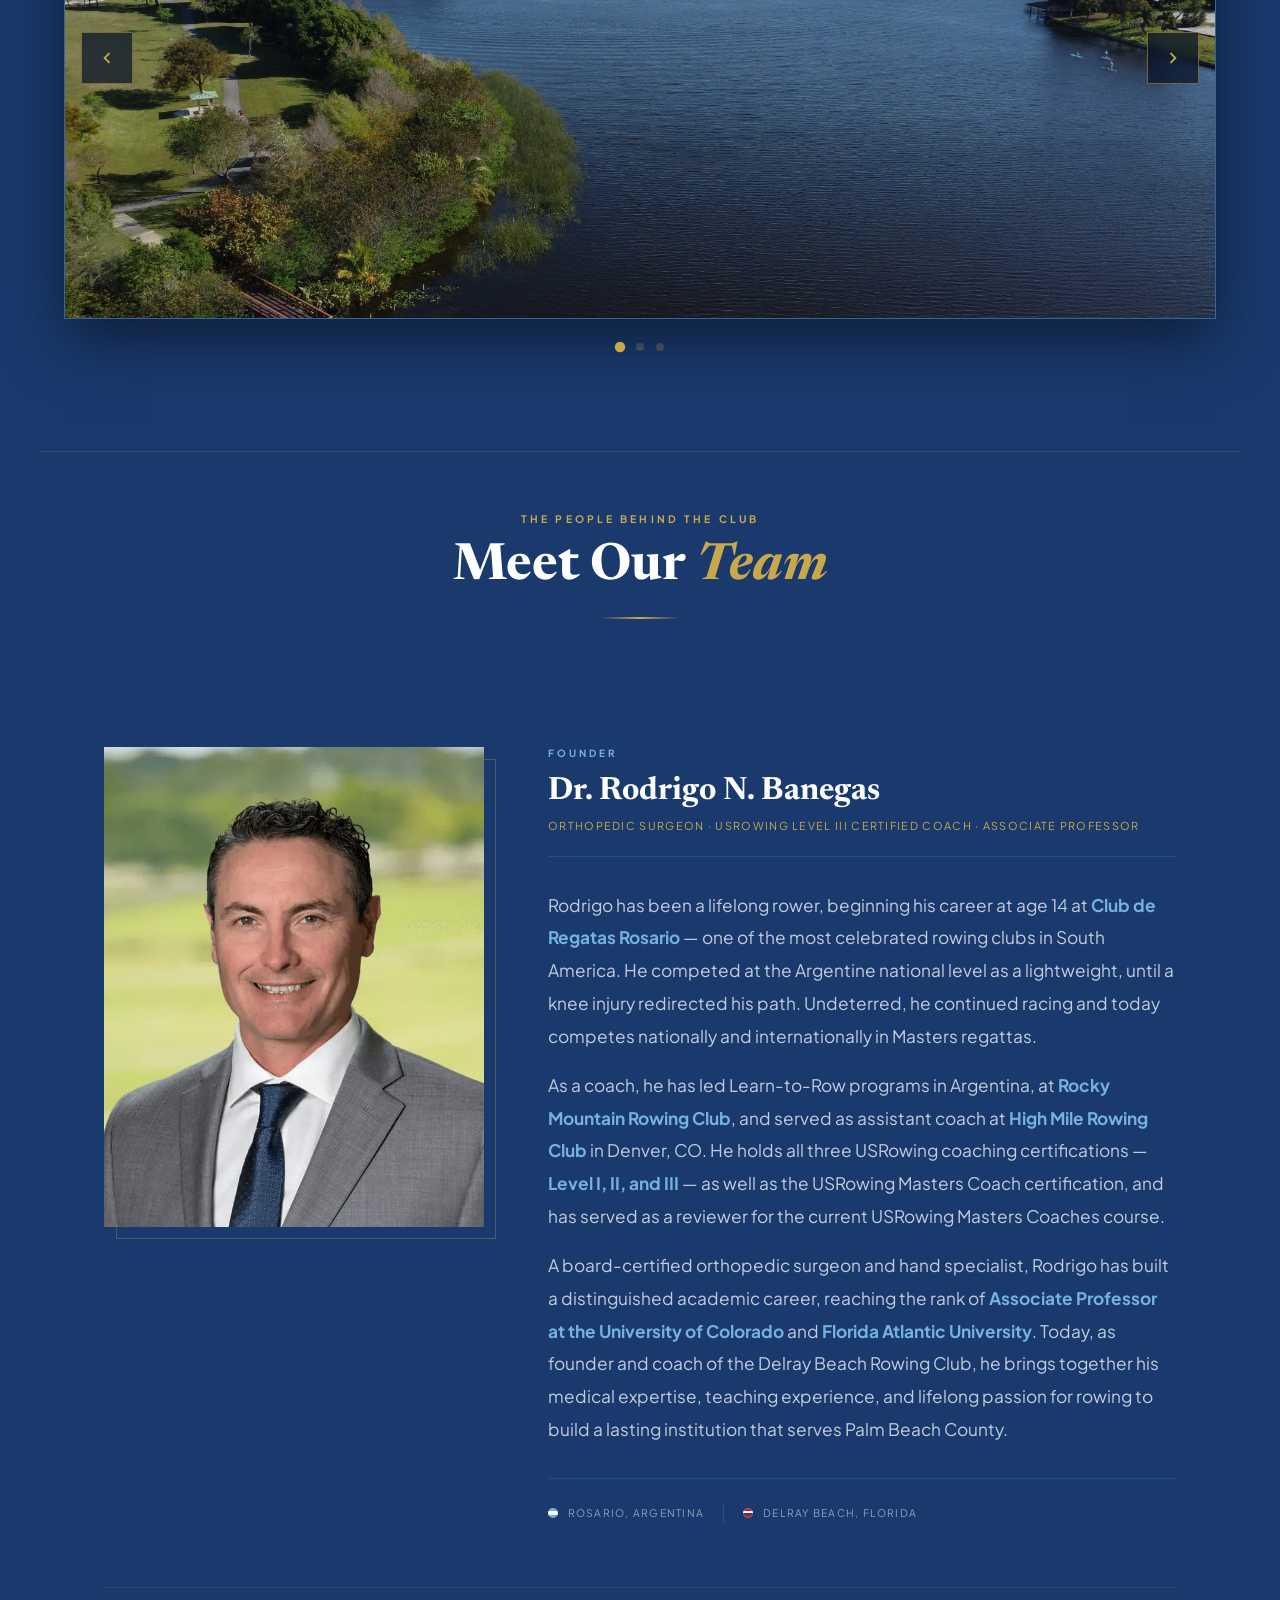
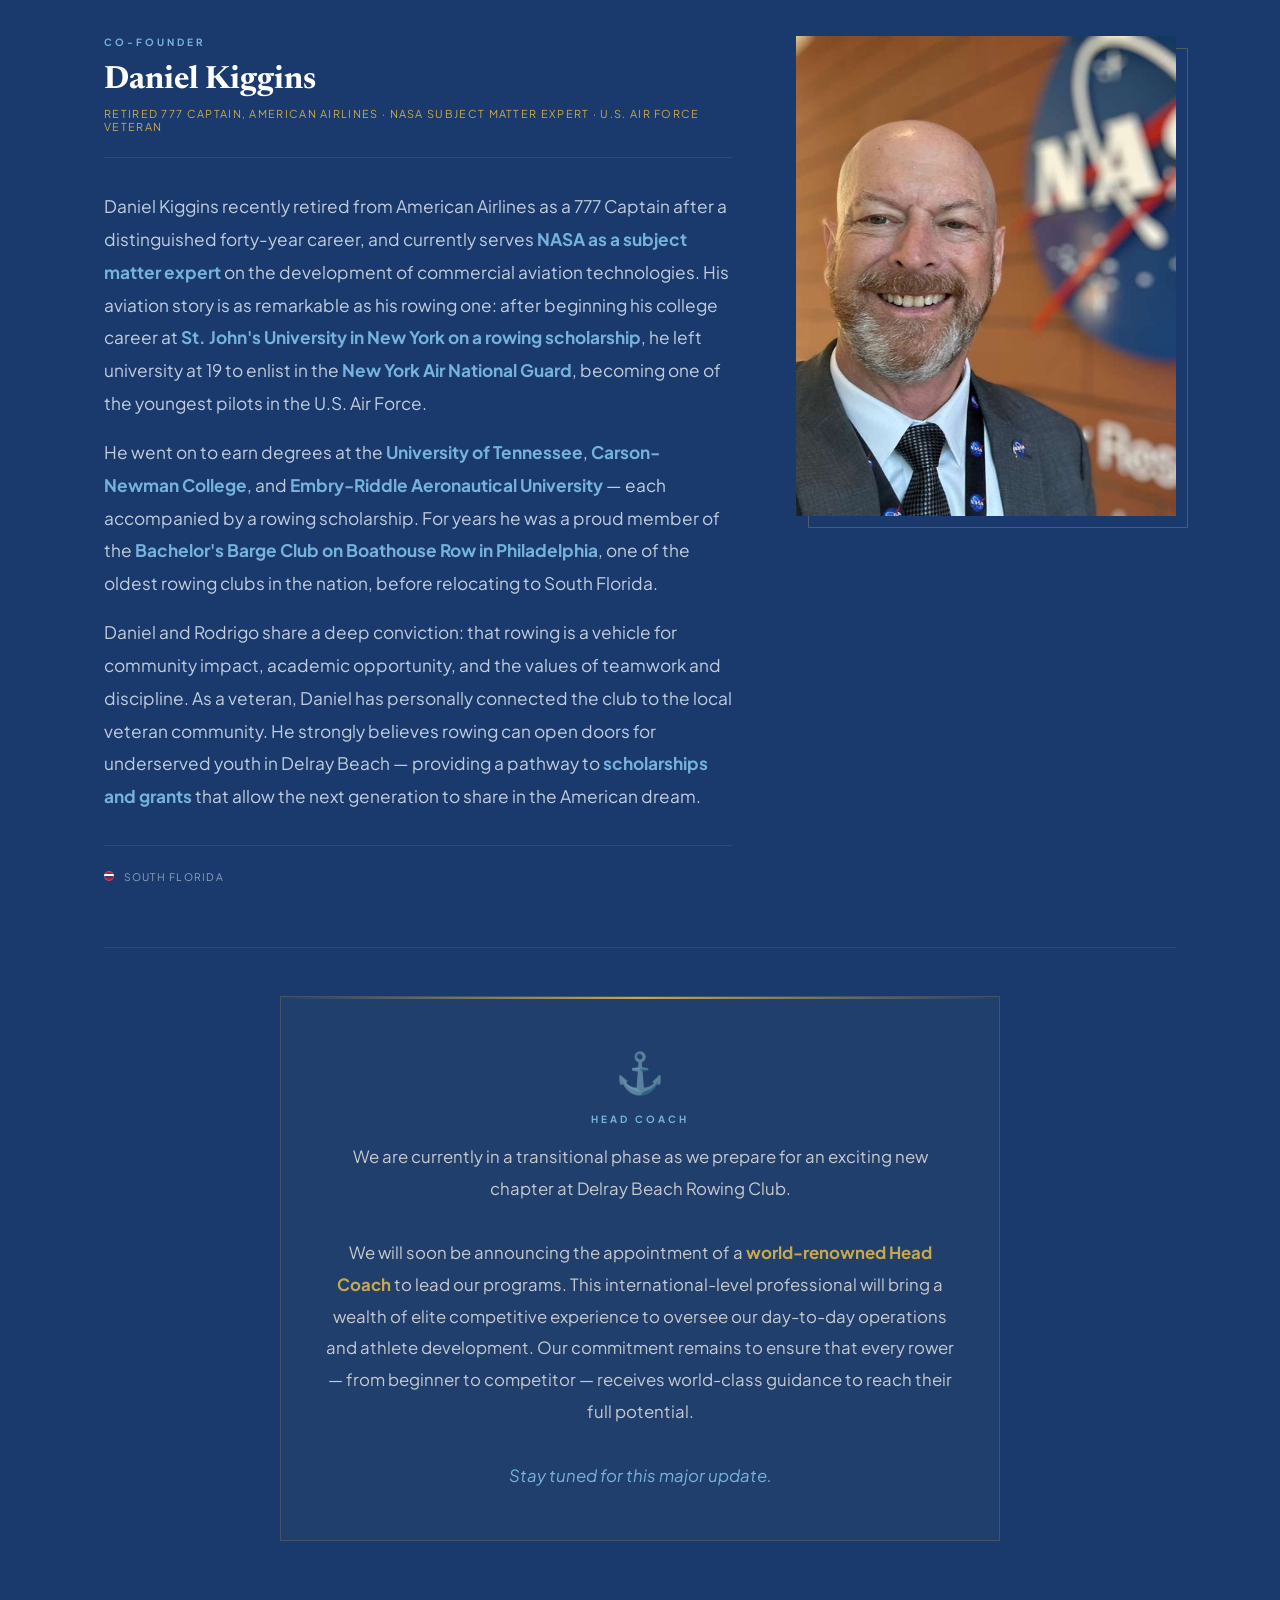
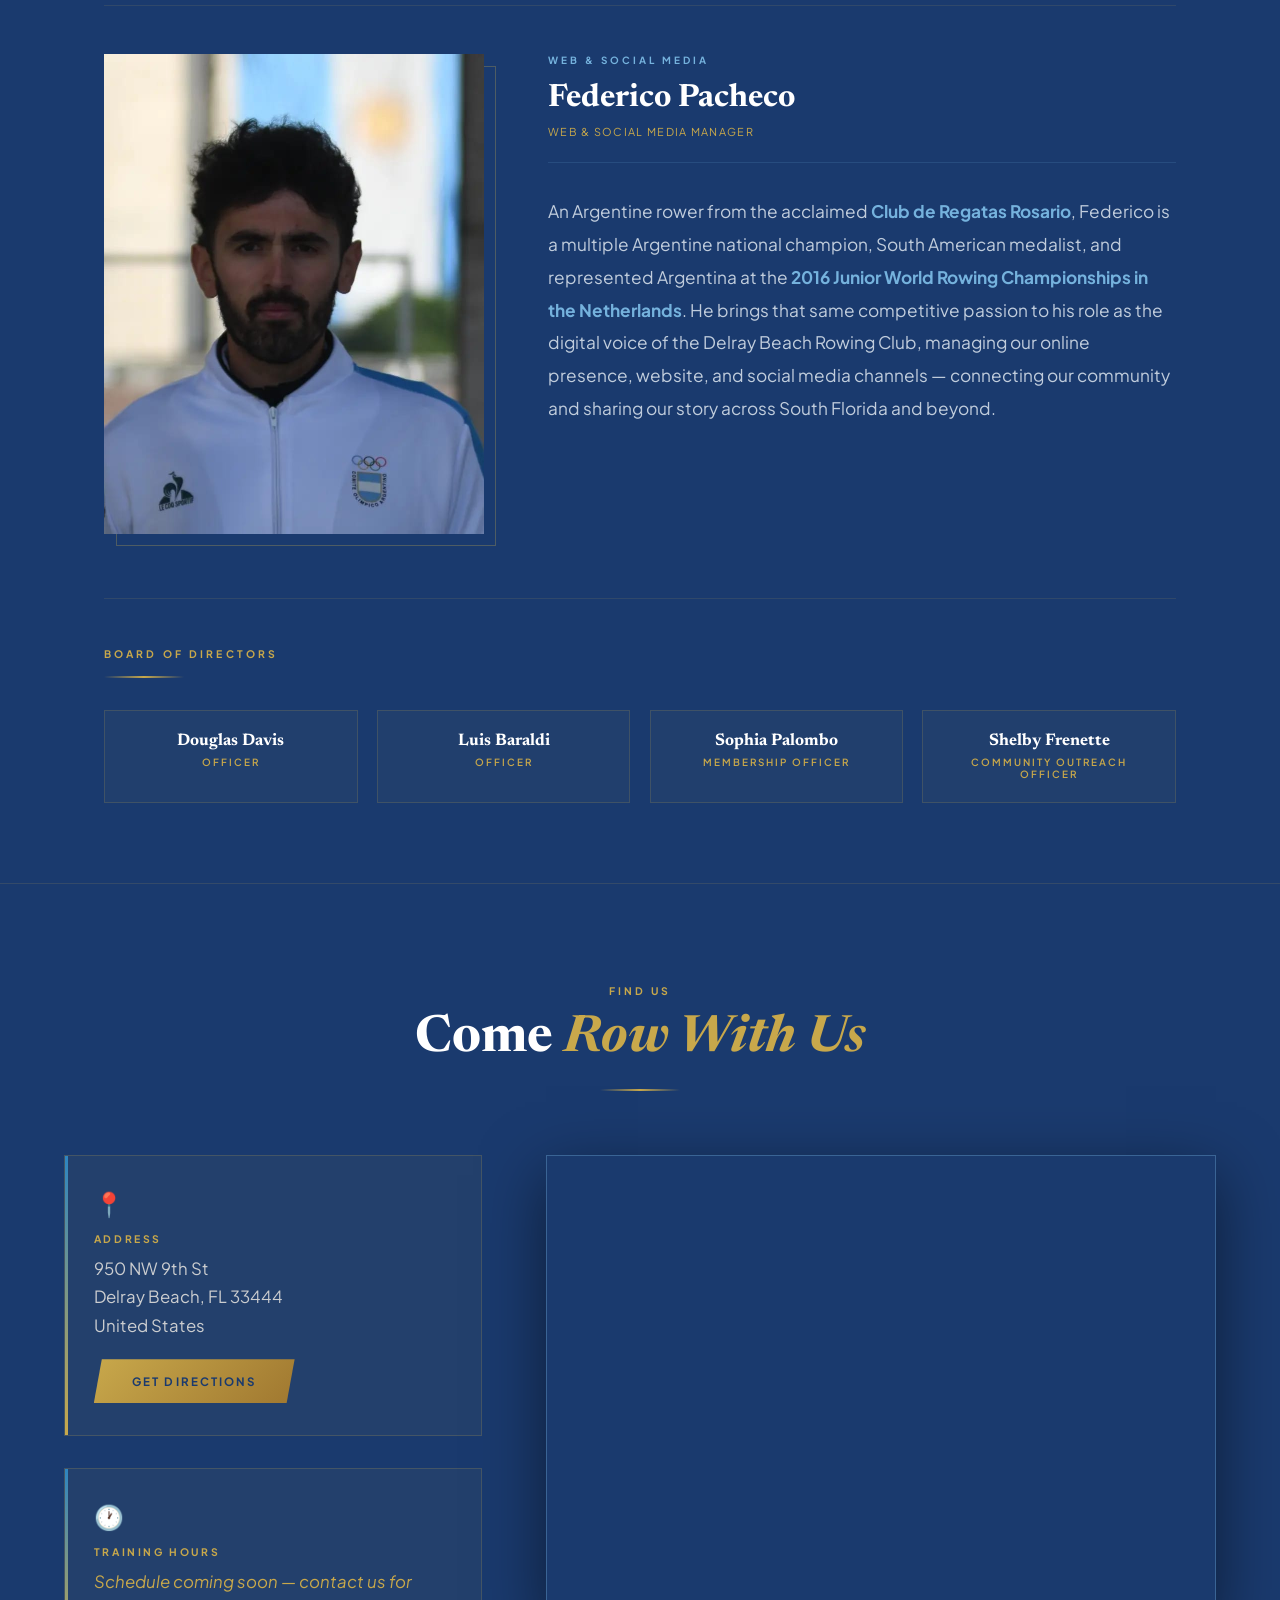
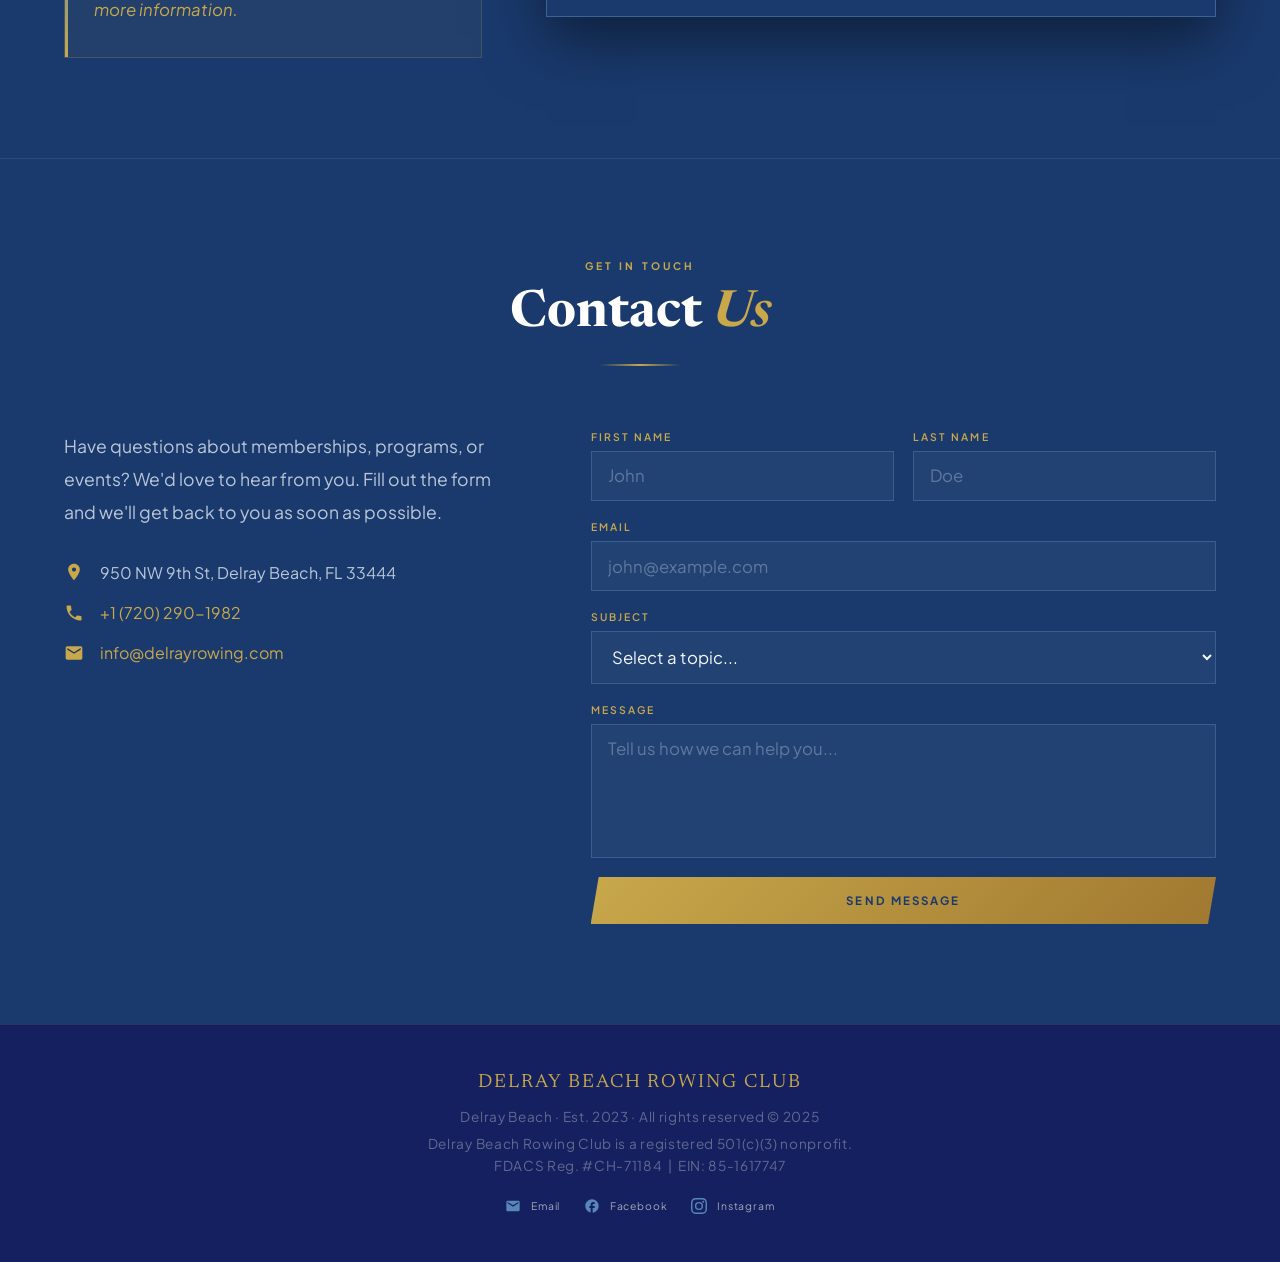
==== commit ca793c5c: "Update index.html" ====
--- a/index.html
+++ b/index.html
@@ -323,7 +323,7 @@
     <div class="founder-section reveal" style="margin-top:4rem;padding-top:3rem;border-top:1px solid rgba(201,168,76,0.12);">
       <div class="founder-grid">
         <div class="founder-photo reveal">
-          <img src="federico.jpg" alt="Federico Pacheco" onerror="this.parentElement.style.background='rgba(201,168,76,0.06)';this.parentElement.style.display='flex';this.parentElement.style.alignItems='center';this.parentElement.style.justifyContent='center';this.outerHTML='<div style=\'font-size:4rem;opacity:0.3;\'>🚣</div>'"/>
+          <img src="federico.jpeg" alt="Federico Pacheco" onerror="this.parentElement.style.background='rgba(201,168,76,0.06)';this.parentElement.style.display='flex';this.parentElement.style.alignItems='center';this.parentElement.style.justifyContent='center';this.outerHTML='<div style=\'font-size:4rem;opacity:0.3;\'>🚣</div>'"/>
         </div>
         <div class="founder-text reveal">
           <span class="founder-tag" data-en="Web &amp; Social Media" data-es="Web y Redes Sociales">Web &amp; Social Media</span>
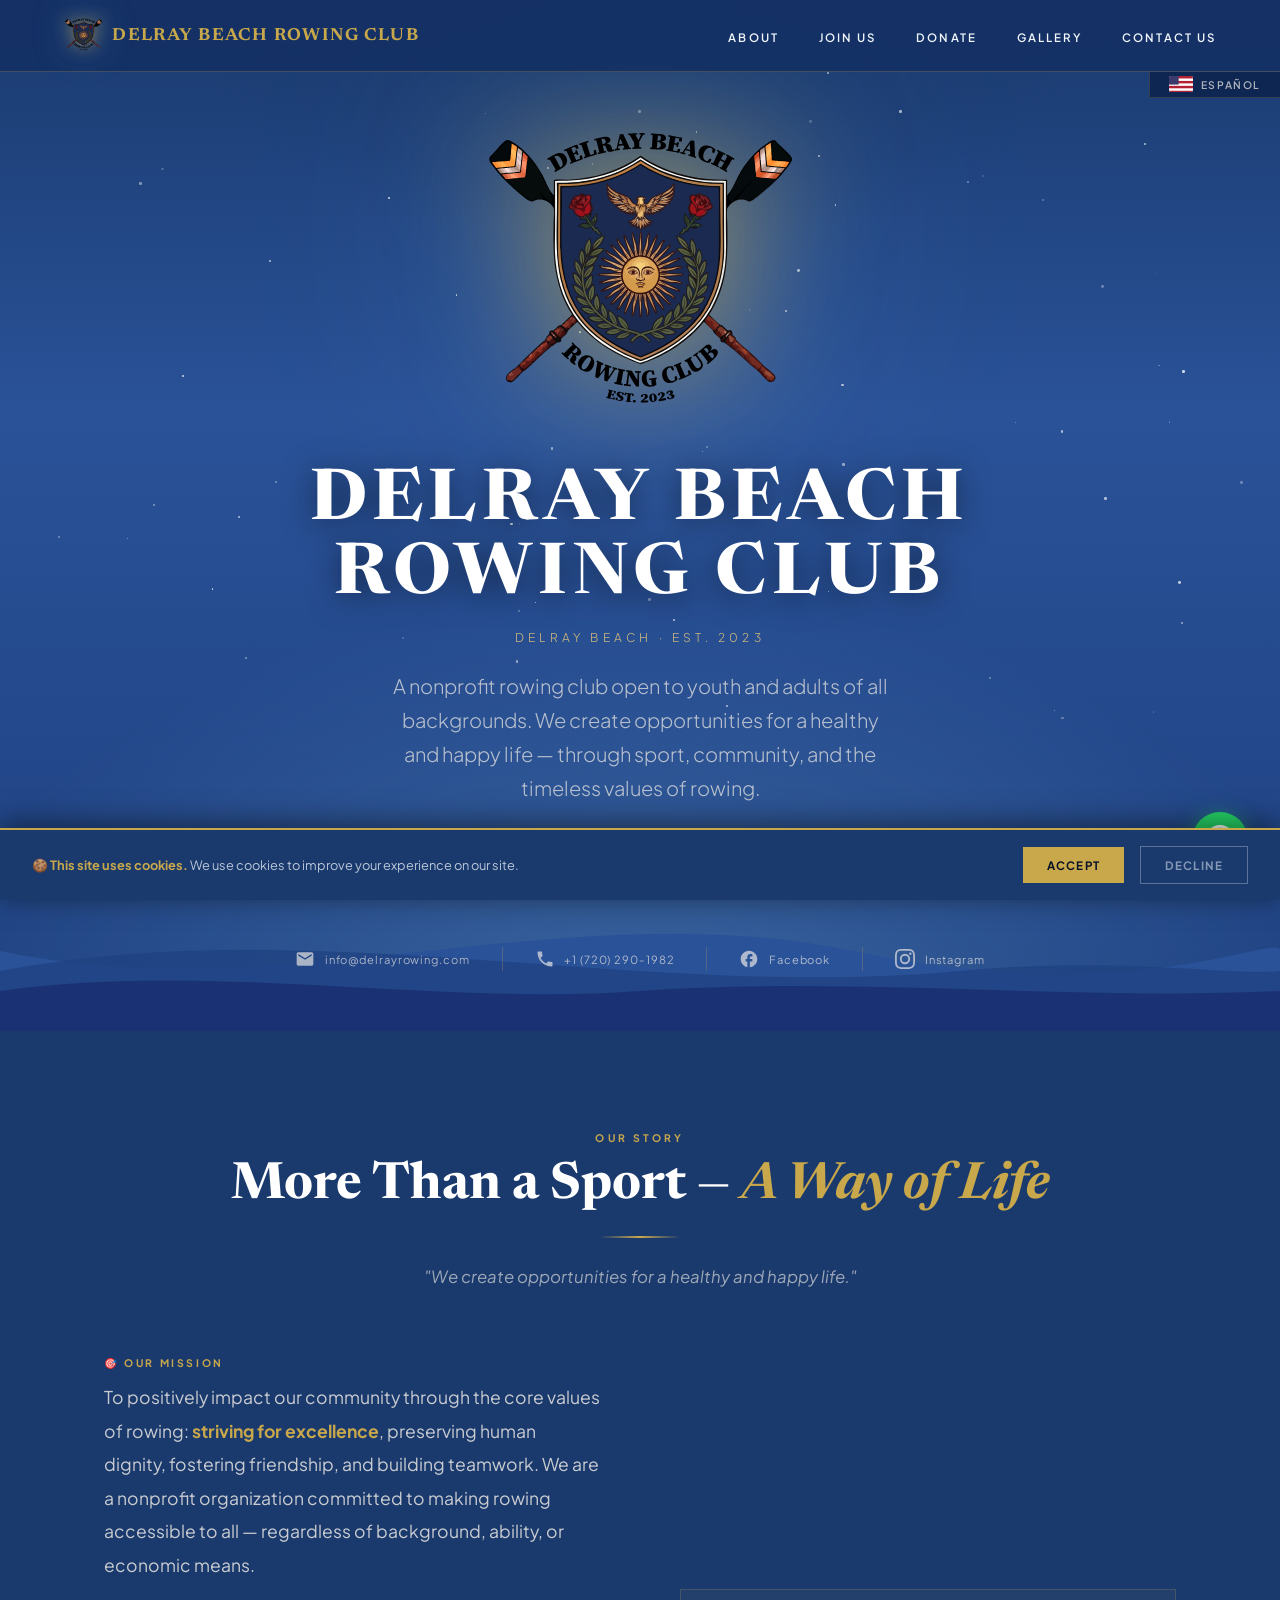
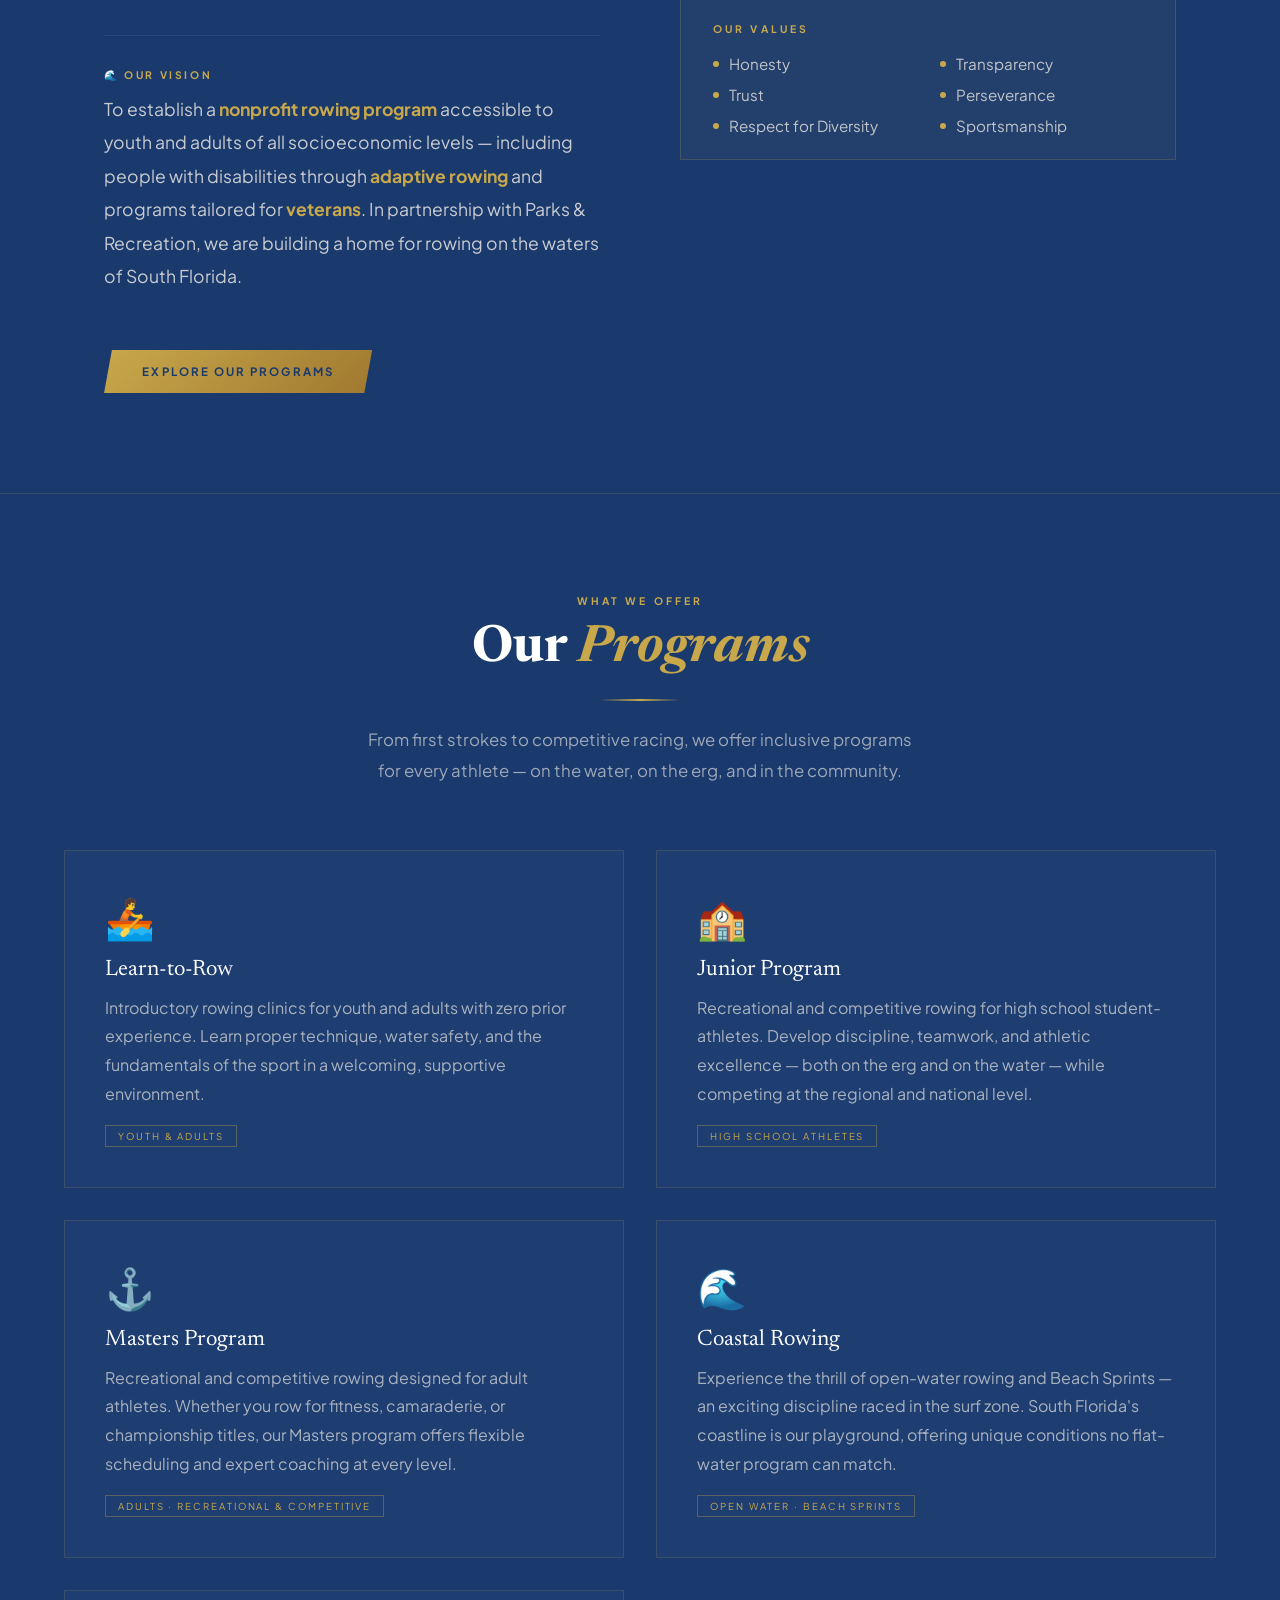
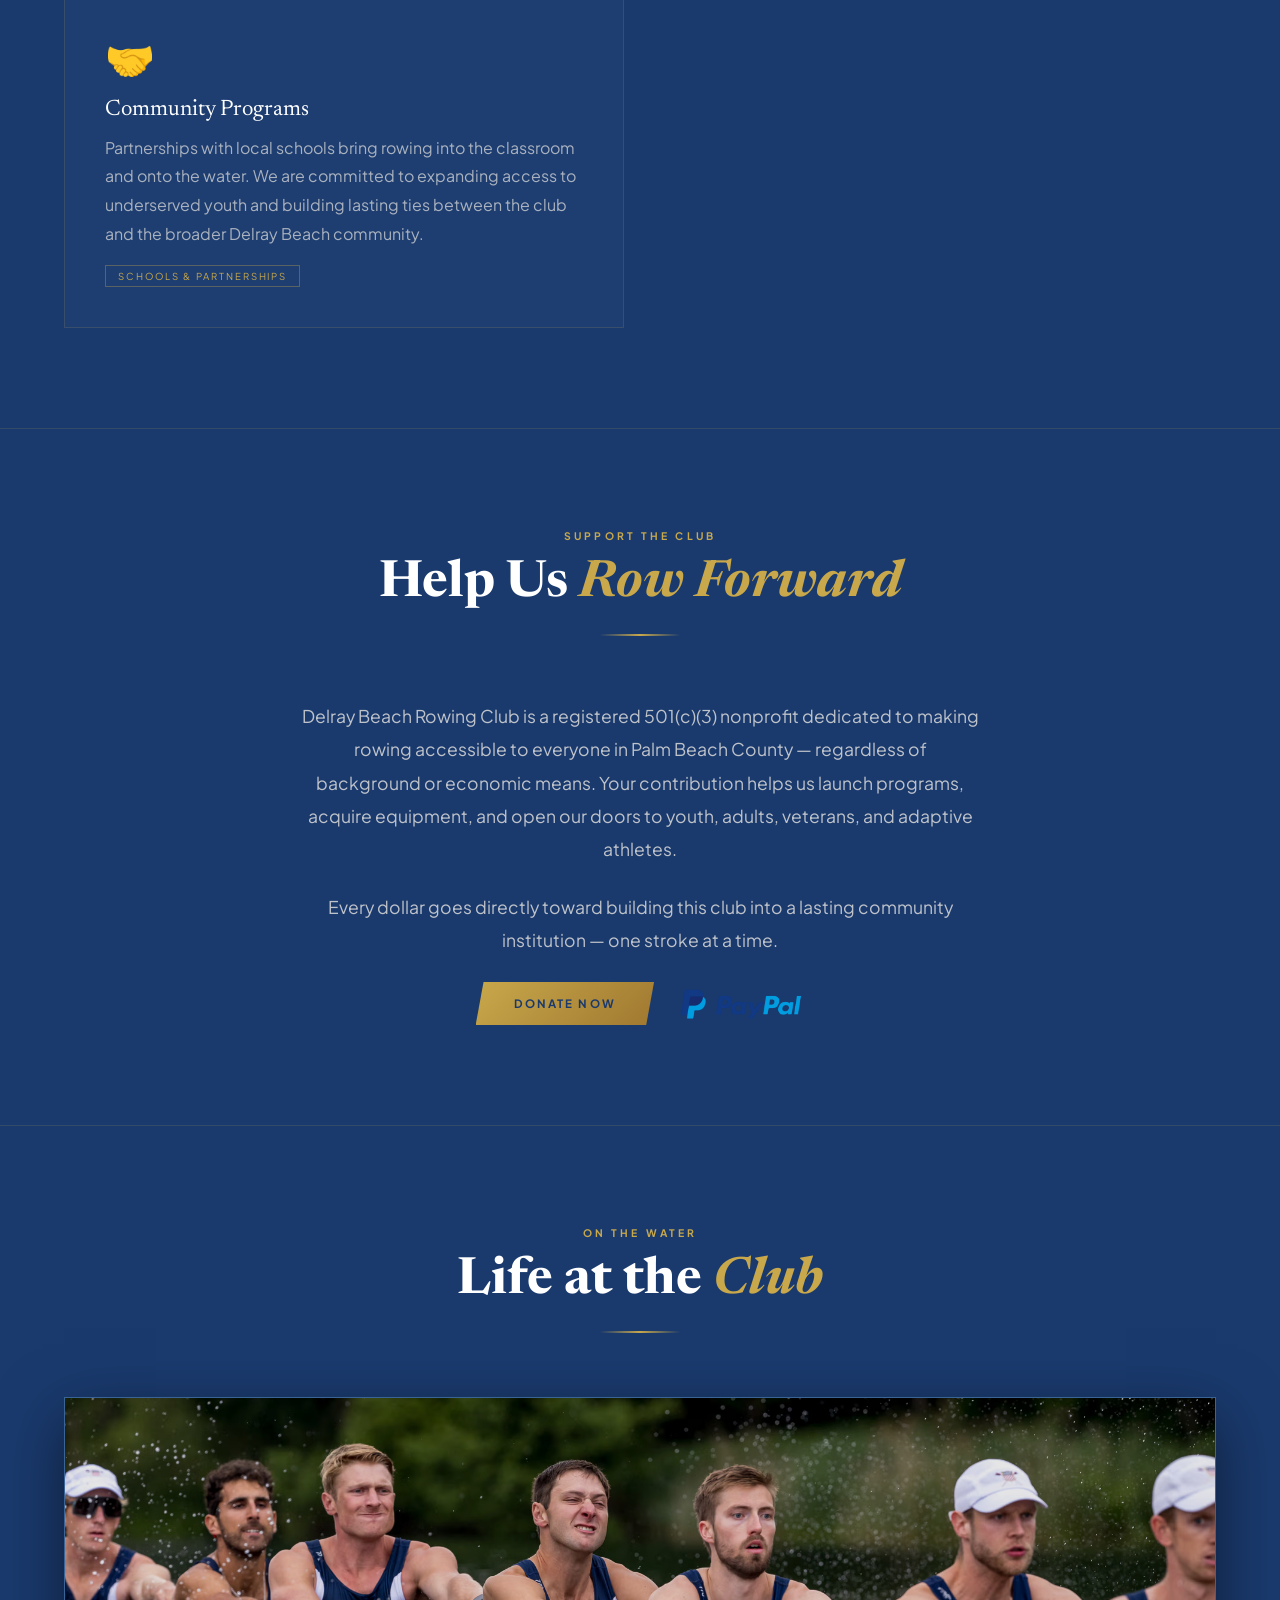
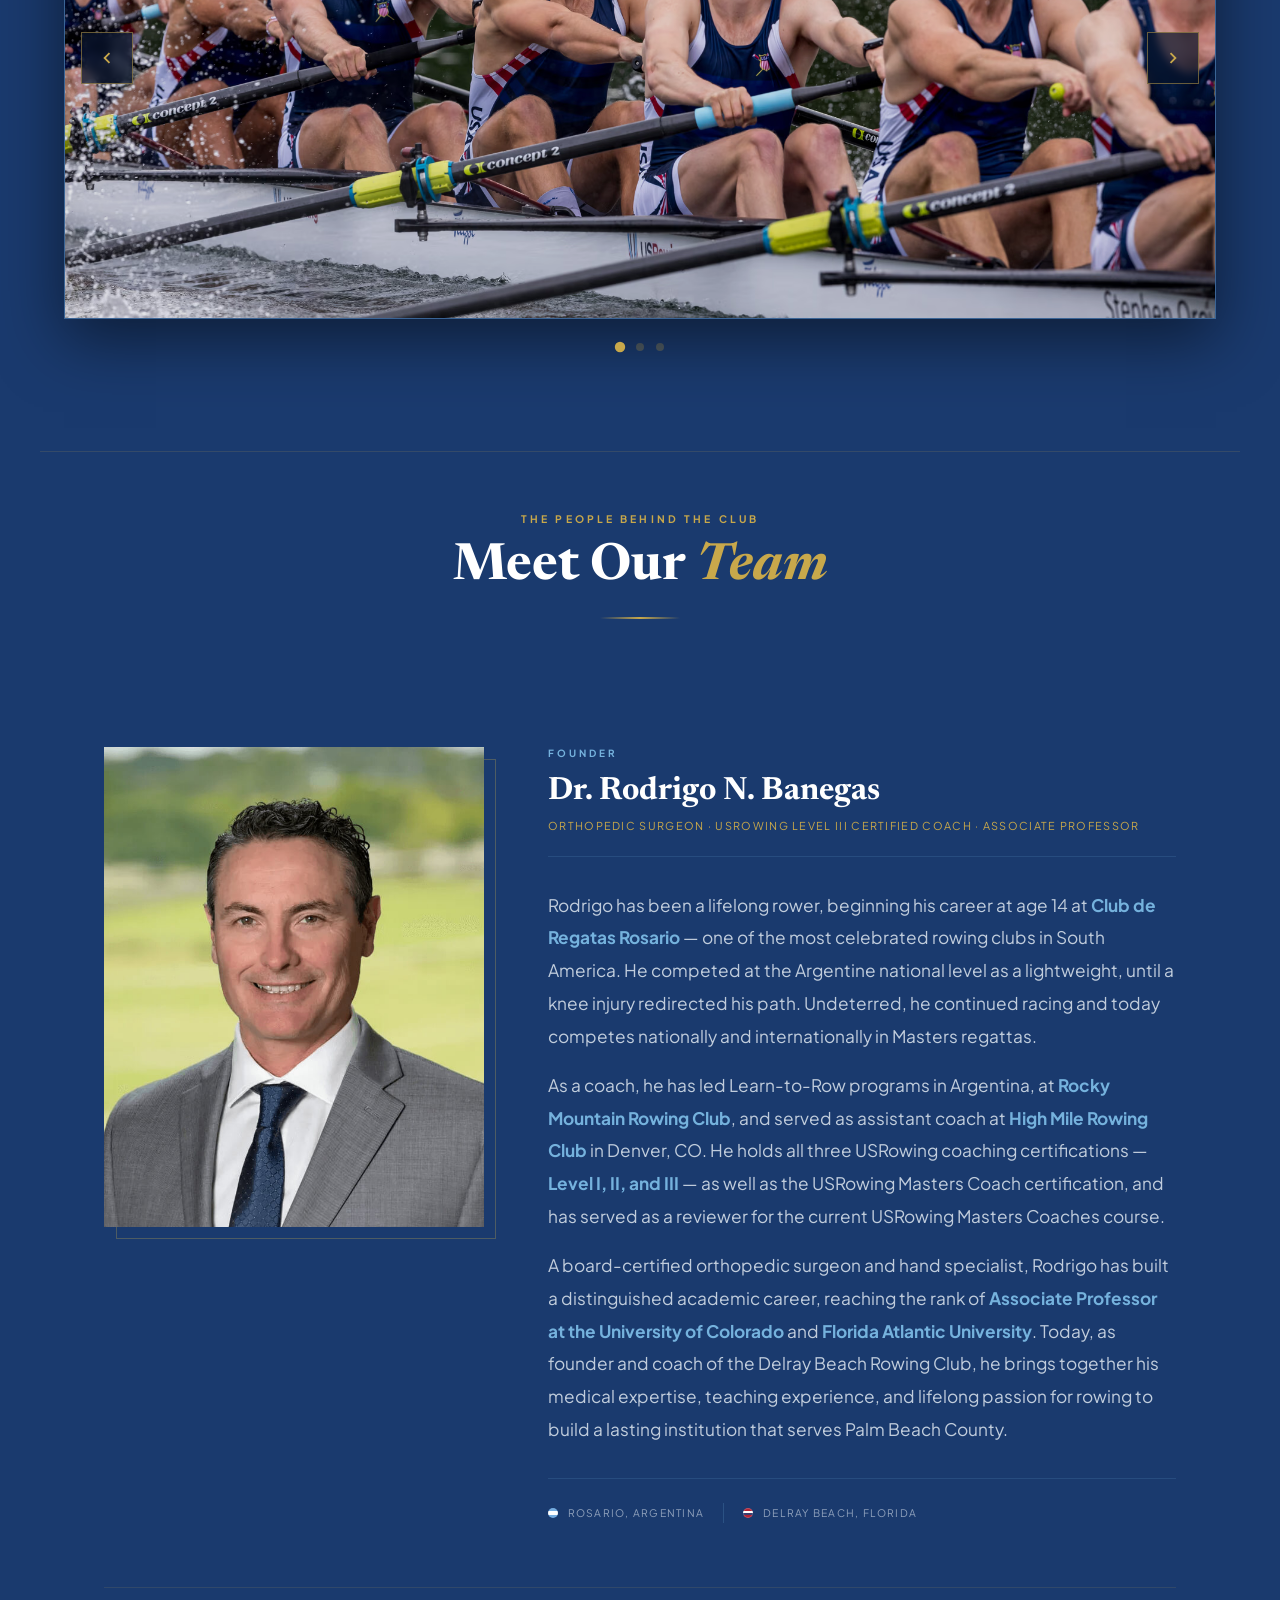
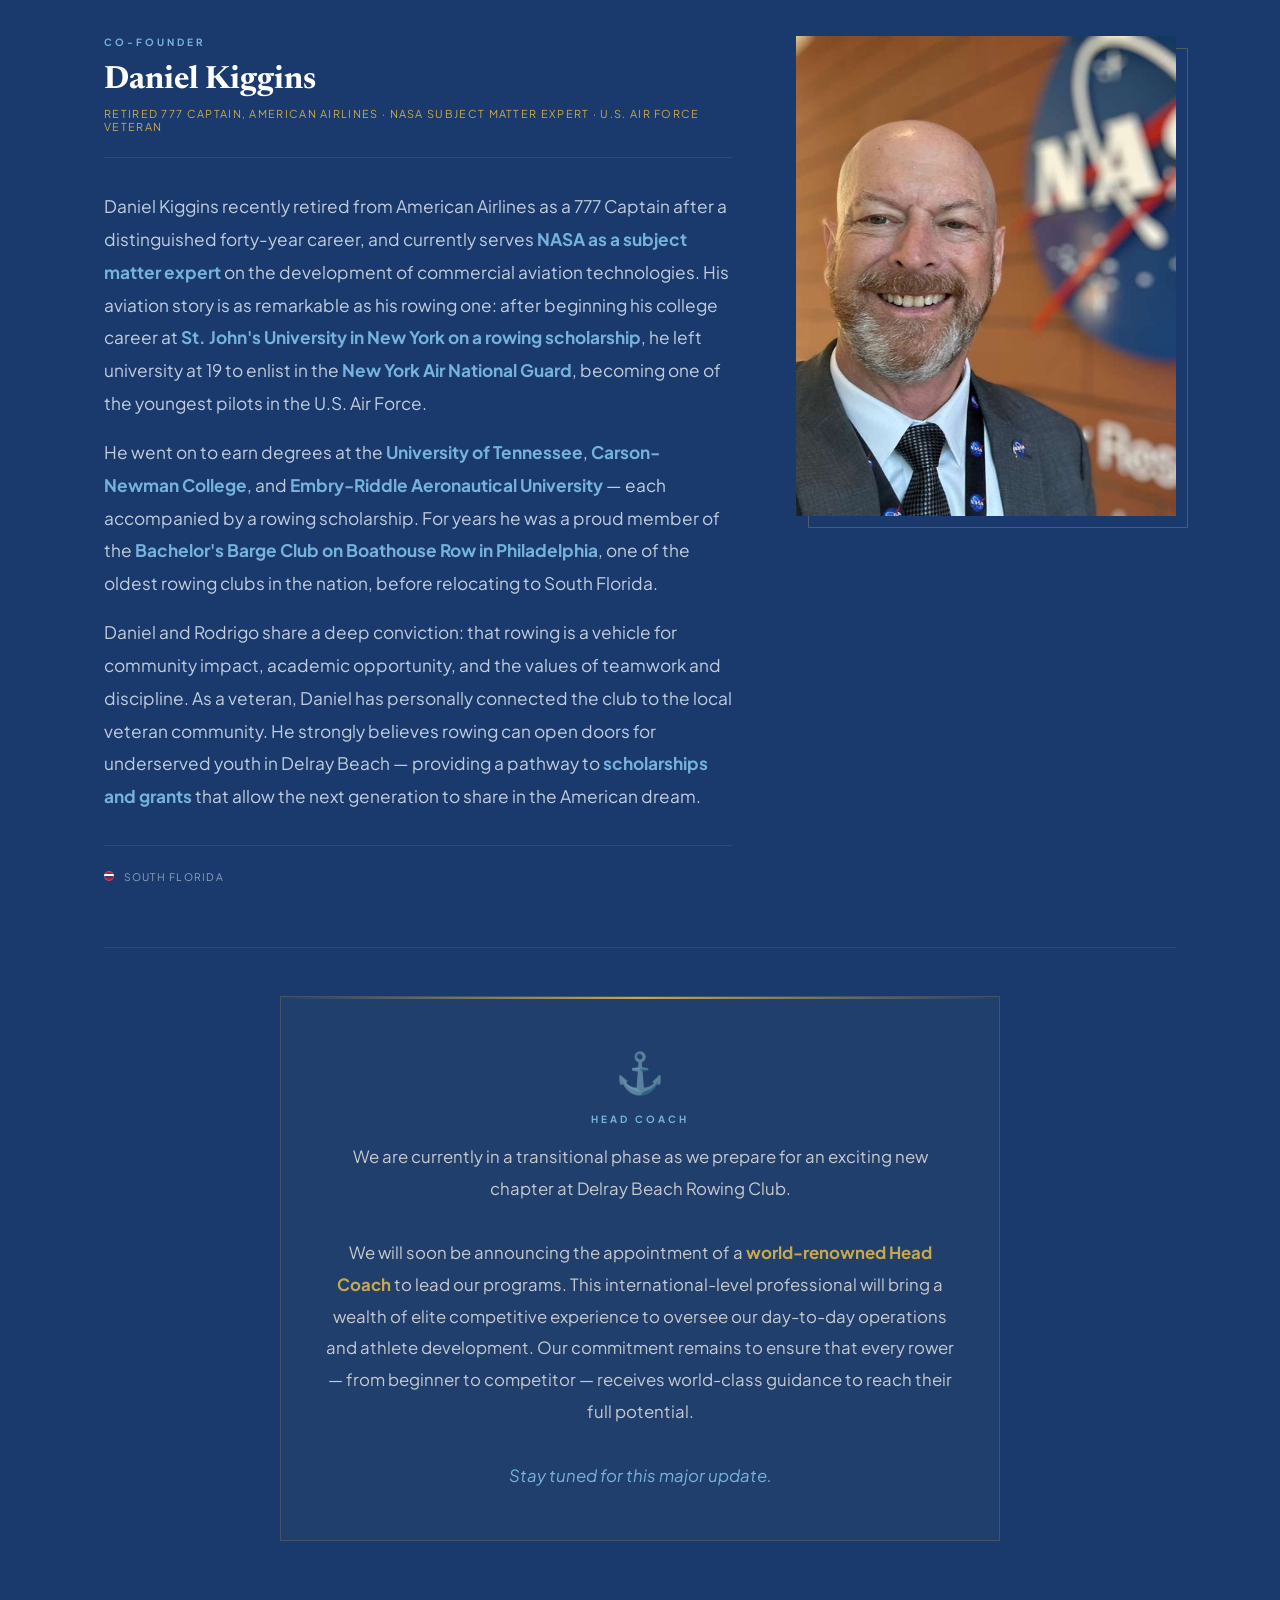
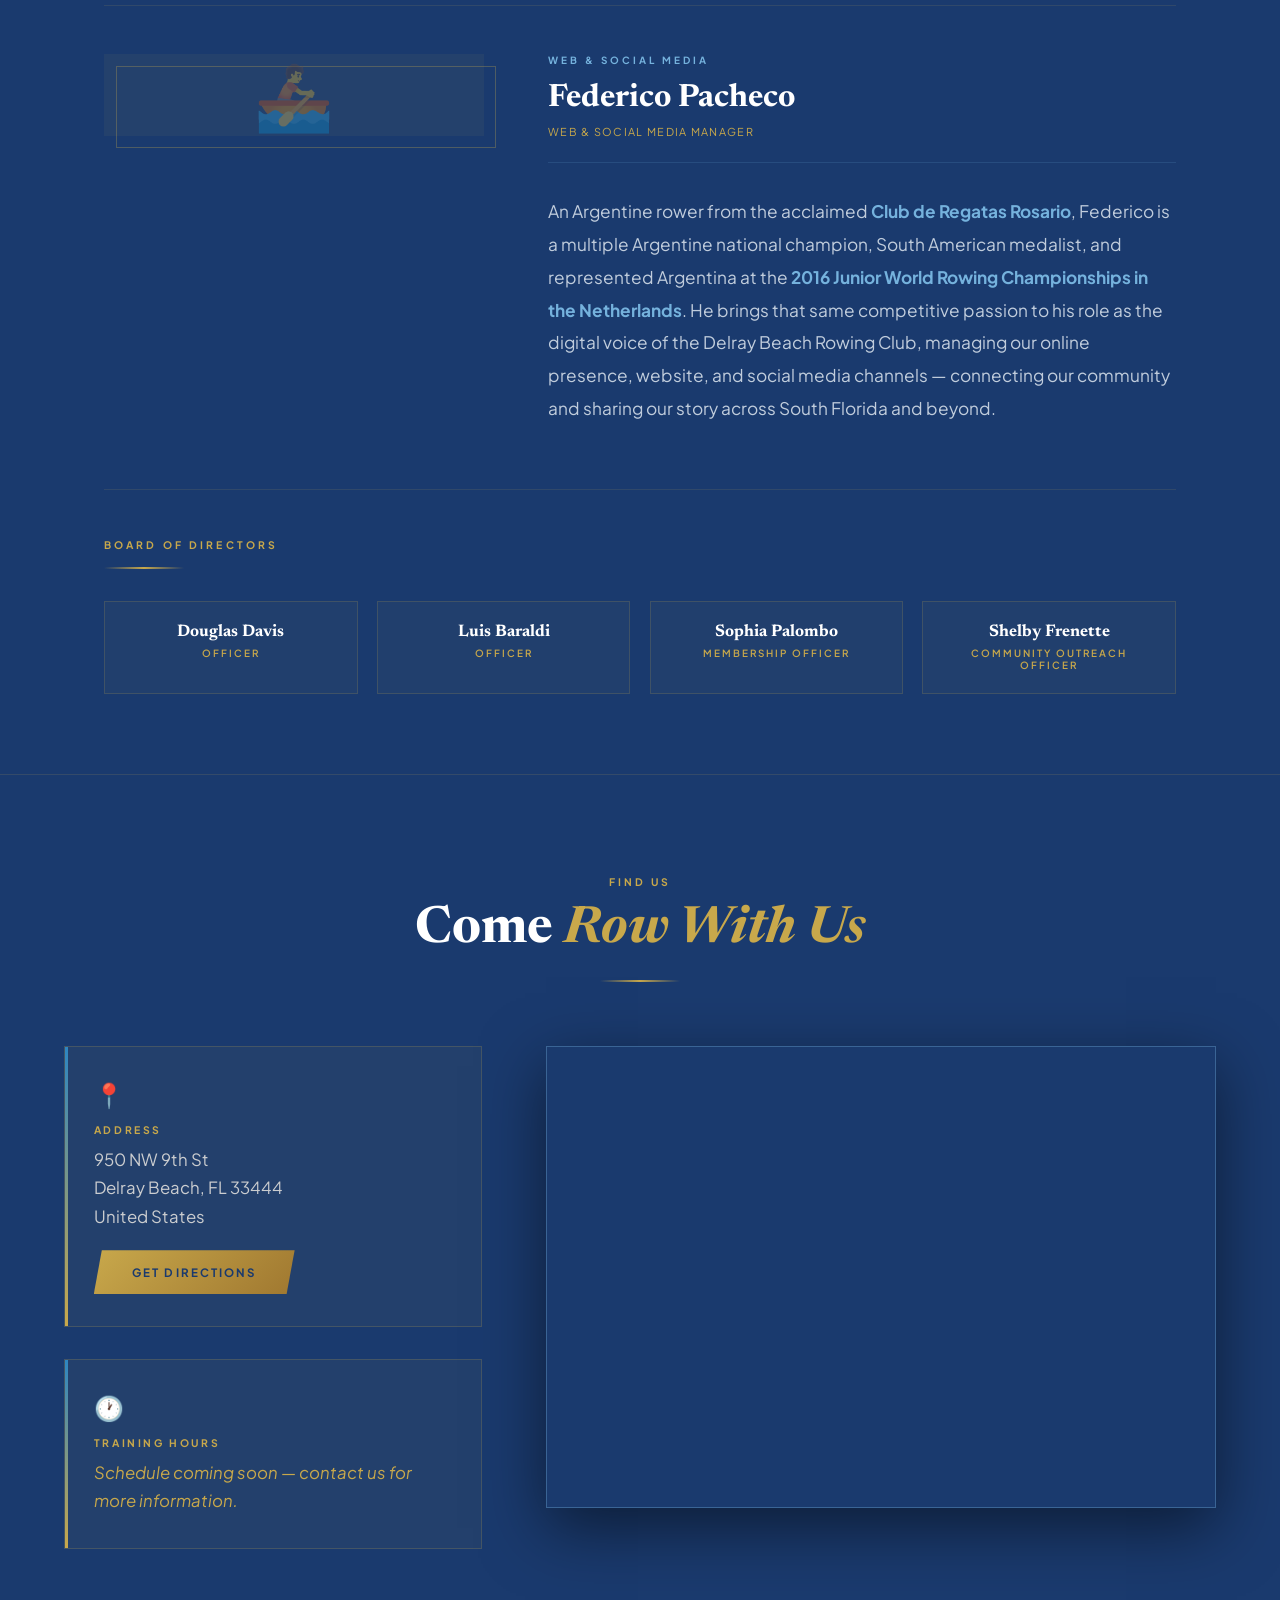
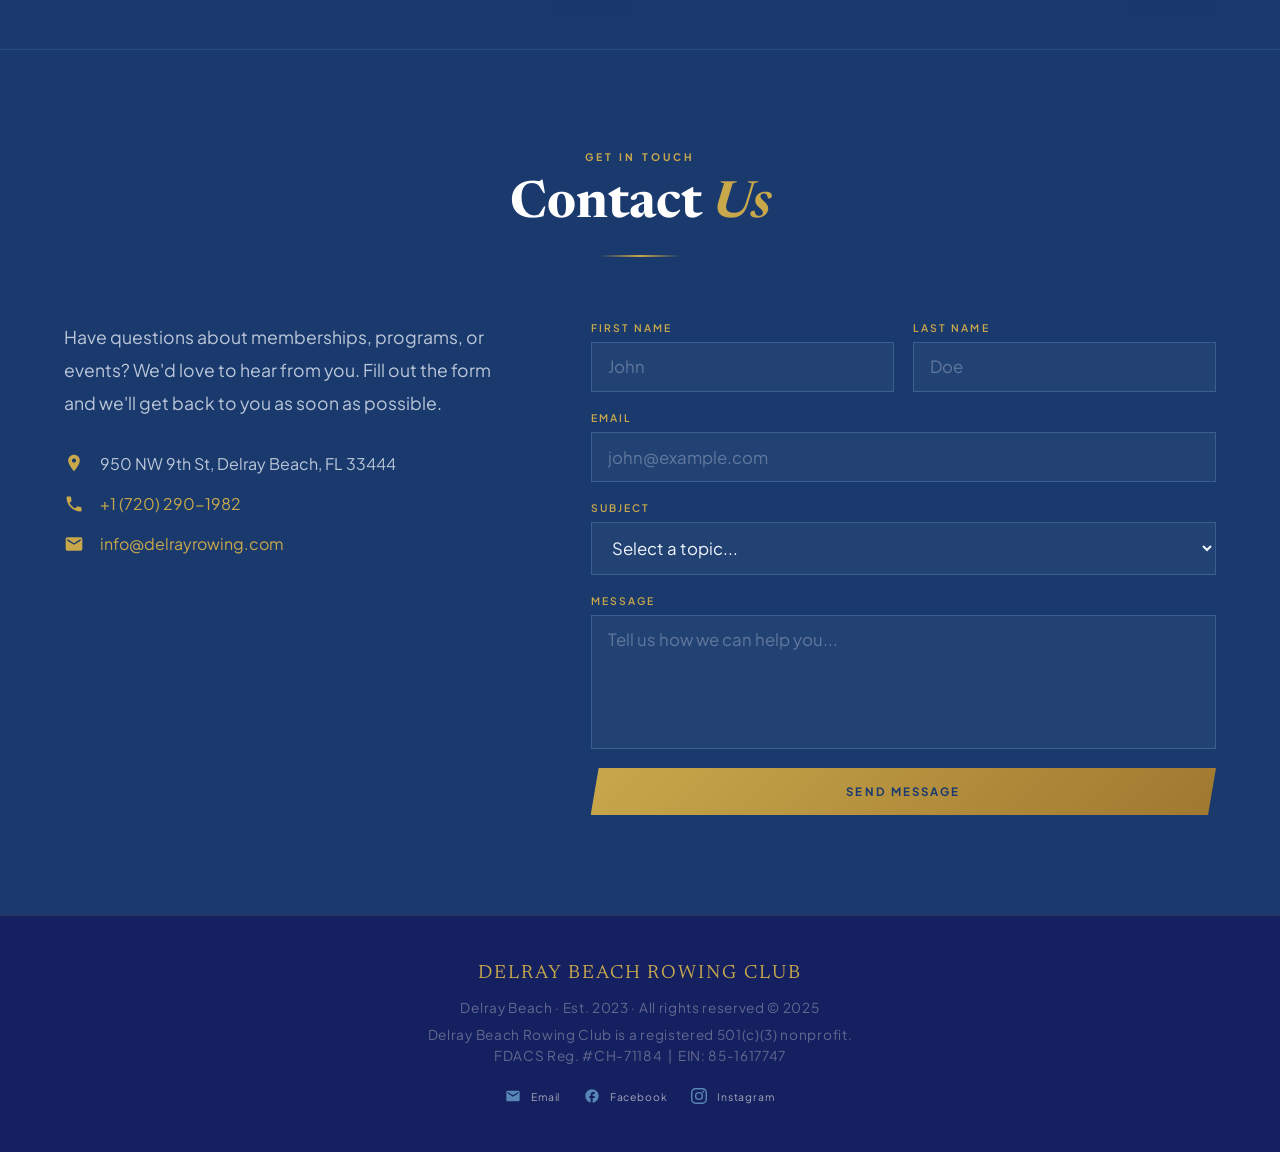
==== commit fa94a1f3: "Update index.html" ====
--- a/index.html
+++ b/index.html
@@ -76,11 +76,11 @@
     <button id="langBtn" class="lang-strip-btn" onclick="toggleLang()" aria-label="Toggle language" title="Switch to Spanish">
       <span id="langFlagUS" style="display:flex;align-items:center;gap:0.5rem;">
         <svg xmlns="http://www.w3.org/2000/svg" viewBox="0 0 60 40" width="24" height="16" style="border-radius:2px;display:block;flex-shrink:0;"><rect width="60" height="40" fill="#fff"/><rect y="0" width="60" height="6.15" fill="#B22234"/><rect y="12.3" width="60" height="6.15" fill="#B22234"/><rect y="24.6" width="60" height="6.15" fill="#B22234"/><rect y="36.9" width="60" height="3.1" fill="#B22234"/><rect width="24" height="21.5" fill="#3C3B6E"/></svg>
-        <span class="lang-strip-label" data-en="Español" data-es="English">Español</span>
+        <span class="lang-strip-label" id="langLabelUS">Español</span>
       </span>
       <span id="langFlagES" style="display:none;align-items:center;gap:0.5rem;">
         <svg xmlns="http://www.w3.org/2000/svg" viewBox="0 0 60 40" width="24" height="16" style="border-radius:2px;display:block;flex-shrink:0;"><rect width="60" height="40" fill="#c60b1e"/><rect y="10" width="60" height="20" fill="#ffc400"/></svg>
-        <span class="lang-strip-label" data-en="English" data-es="Español">English</span>
+        <span class="lang-strip-label" id="langLabelES">English</span>
       </span>
     </button>
   </div>
@@ -240,9 +240,9 @@
       </div>
       <div class="carousel-wrapper reveal">
         <div class="carousel-track" id="carouselTrack">
-          <div class="carousel-slide"><img src="aerea.avif" alt="Rowing competition"/></div>
-          <div class="carousel-slide"><img src="club1.jpeg" alt="Rowing heats"/></div>
-          <div class="carousel-slide"><img src="club2.jpeg" alt="Women quad heat"/></div>
+          <div class="carousel-slide"><img src="remo1.avif" alt="Rowing competition"/></div>
+          <div class="carousel-slide"><img src="remo2.avif" alt="Rowing heats"/></div>
+          <div class="carousel-slide"><img src="remo3.avif" alt="Women quad heat"/></div>
         </div>
         <button class="carousel-btn carousel-btn-prev" id="btnPrev" aria-label="Previous">
           <svg viewBox="0 0 24 24"><path d="M15.41 7.41L14 6l-6 6 6 6 1.41-1.41L10.83 12z"/></svg>
@@ -323,7 +323,7 @@
     <div class="founder-section reveal" style="margin-top:4rem;padding-top:3rem;border-top:1px solid rgba(201,168,76,0.12);">
       <div class="founder-grid">
         <div class="founder-photo reveal">
-          <img src="federico.jpeg" alt="Federico Pacheco" onerror="this.parentElement.style.background='rgba(201,168,76,0.06)';this.parentElement.style.display='flex';this.parentElement.style.alignItems='center';this.parentElement.style.justifyContent='center';this.outerHTML='<div style=\'font-size:4rem;opacity:0.3;\'>🚣</div>'"/>
+          <img src="federico.jpg" alt="Federico Pacheco" onerror="this.parentElement.style.background='rgba(201,168,76,0.06)';this.parentElement.style.display='flex';this.parentElement.style.alignItems='center';this.parentElement.style.justifyContent='center';this.outerHTML='<div style=\'font-size:4rem;opacity:0.3;\'>🚣</div>'"/>
         </div>
         <div class="founder-text reveal">
           <span class="founder-tag" data-en="Web &amp; Social Media" data-es="Web y Redes Sociales">Web &amp; Social Media</span>
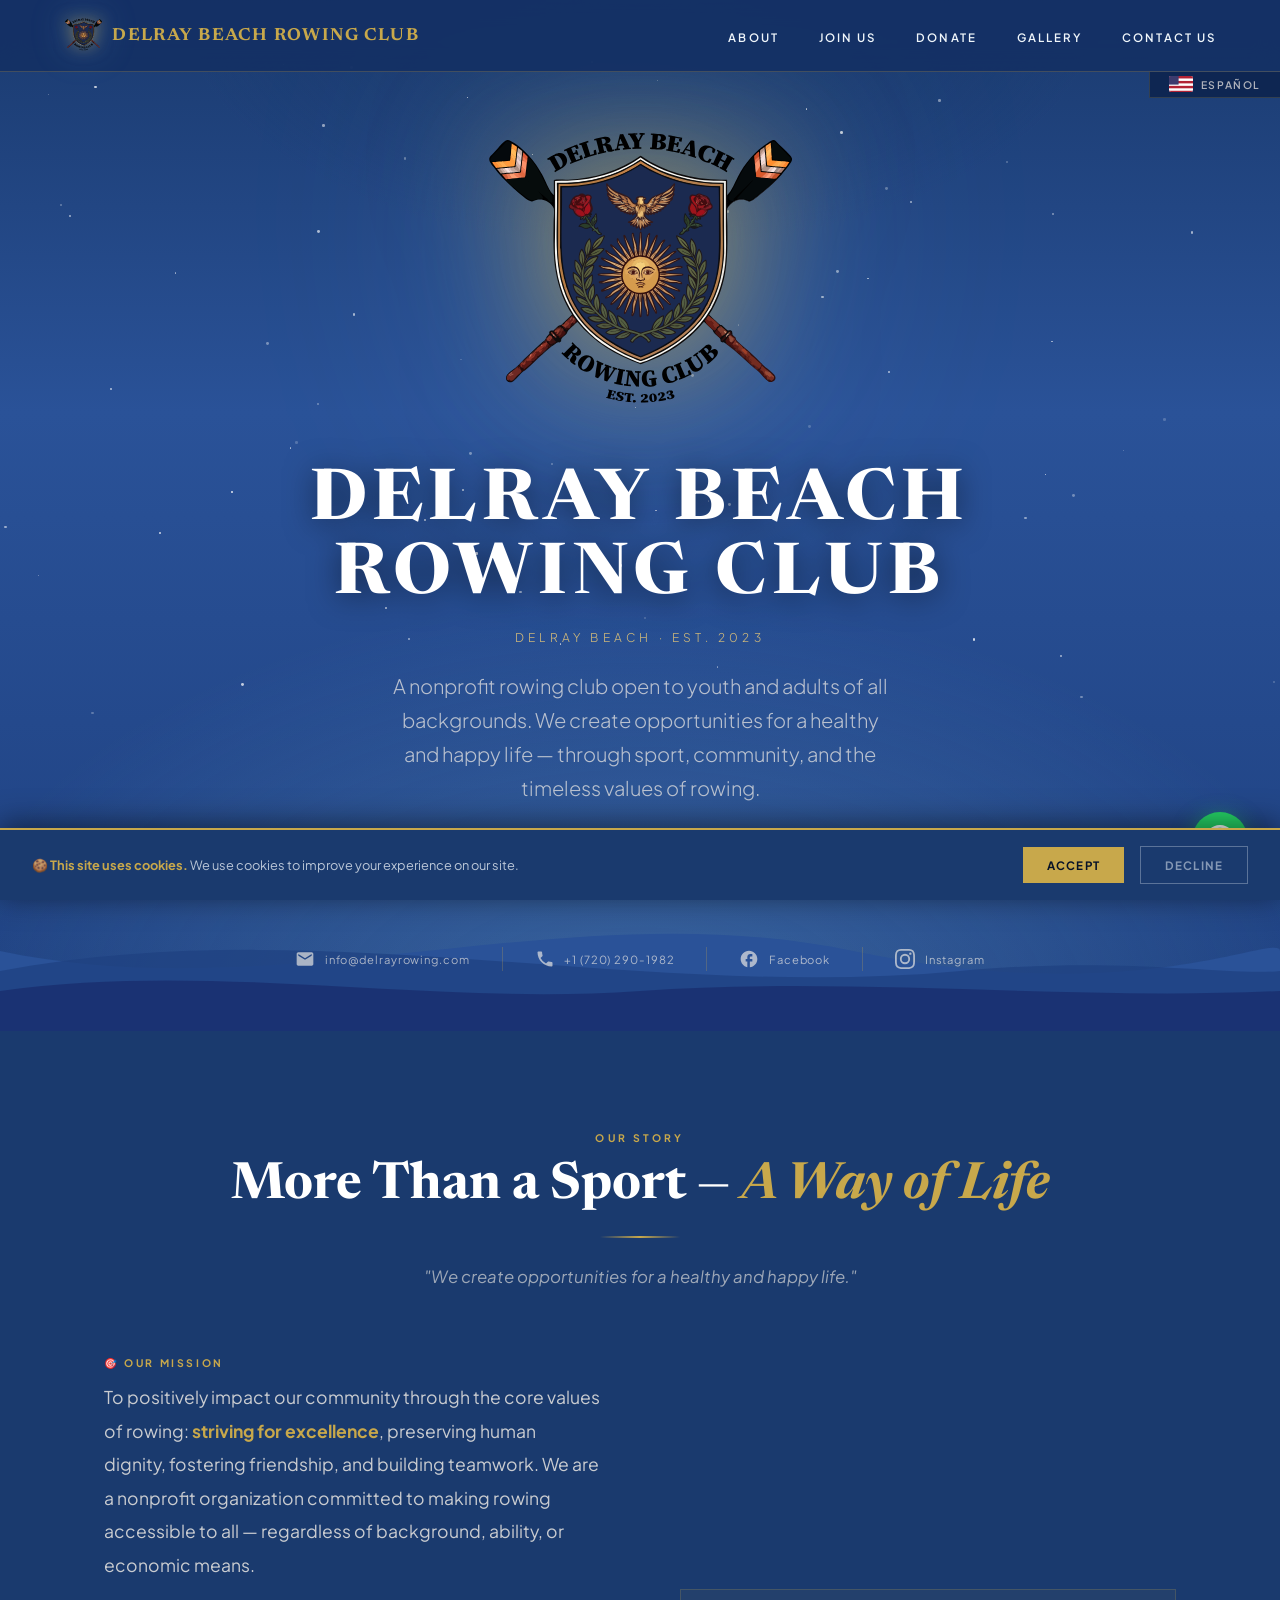
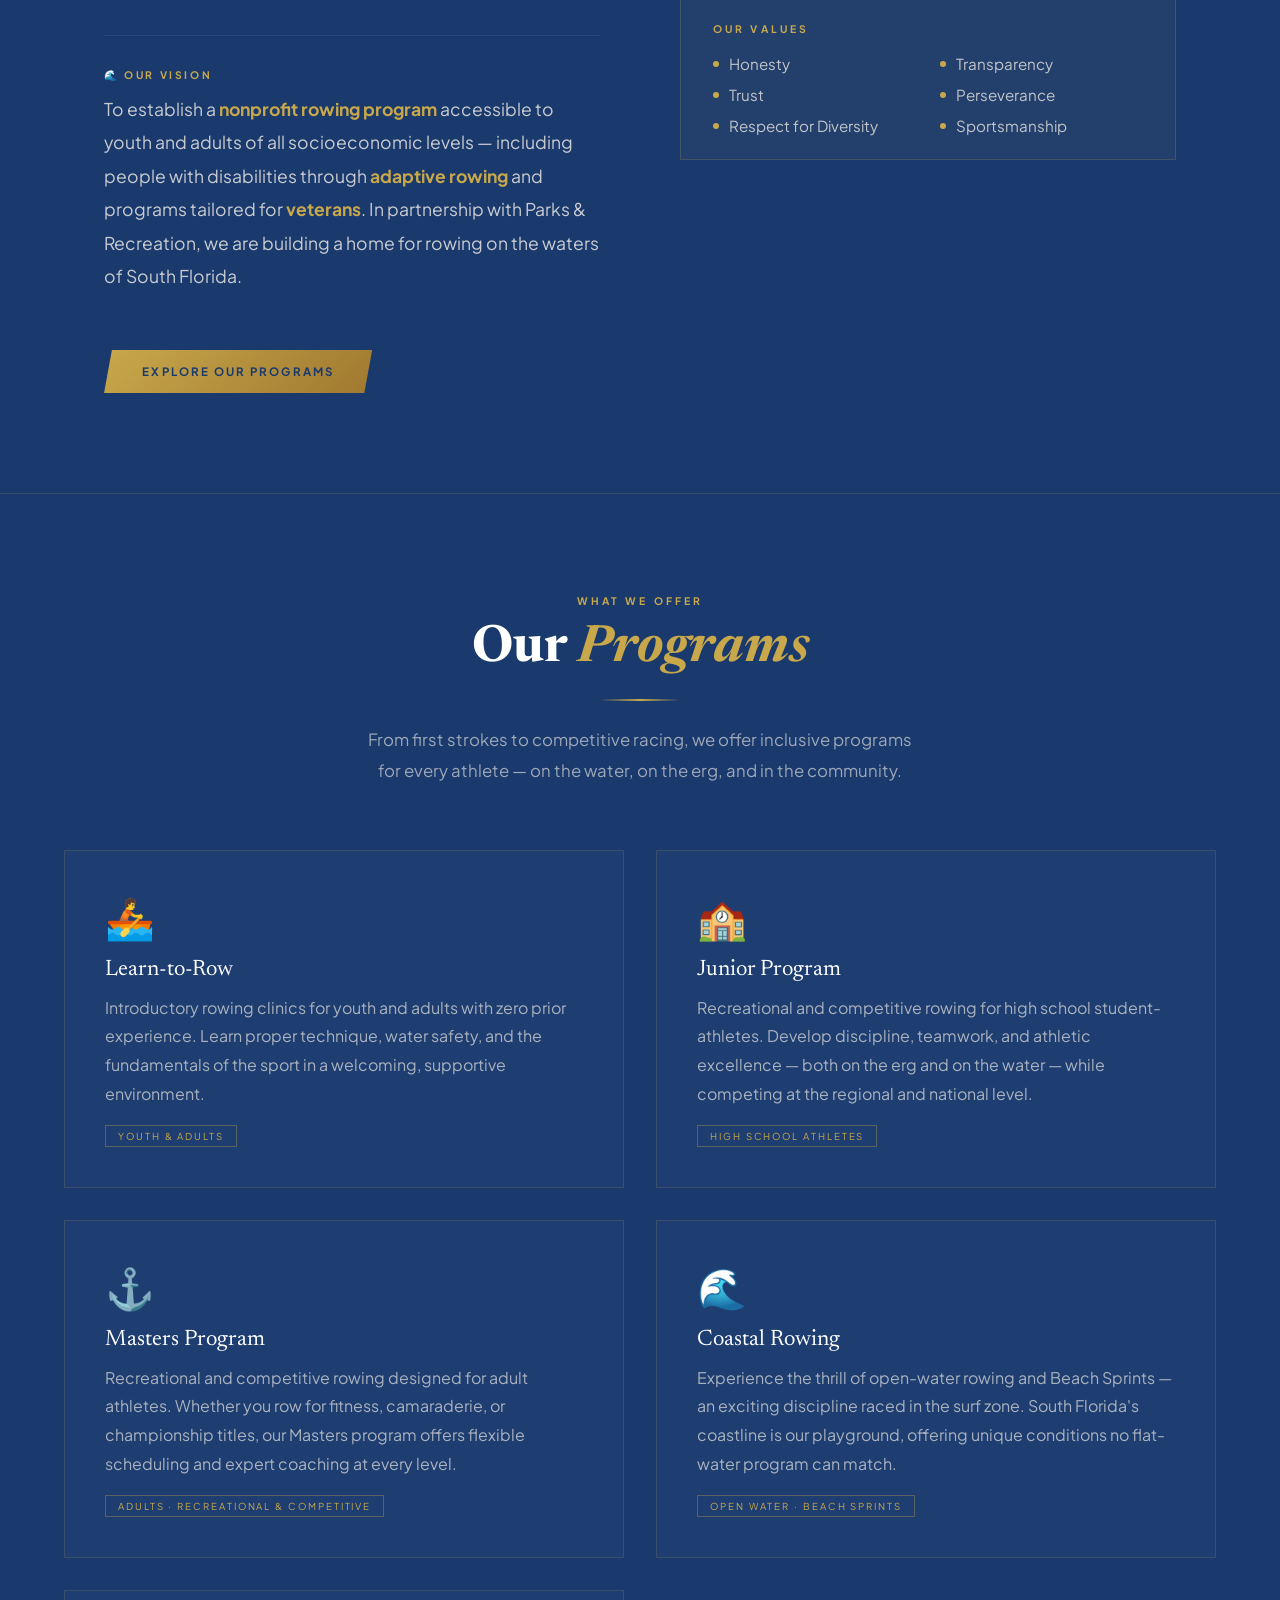
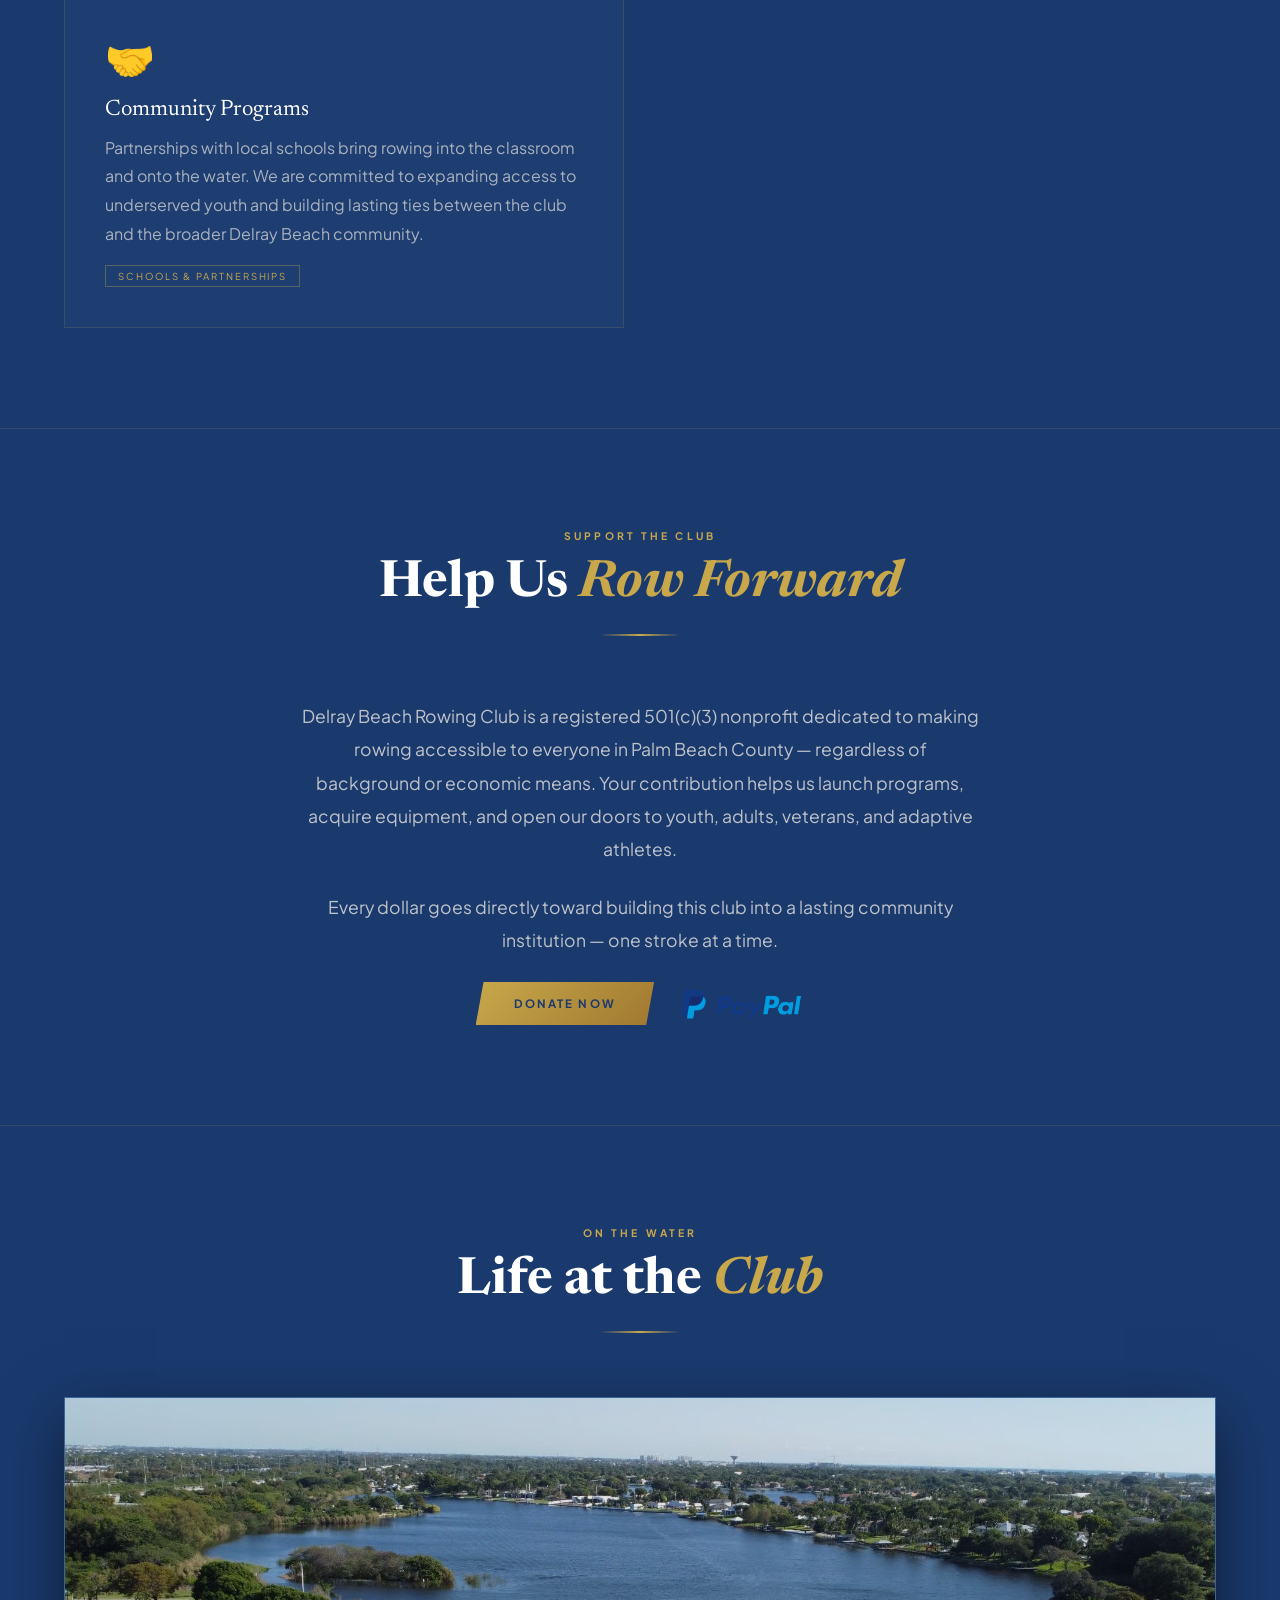
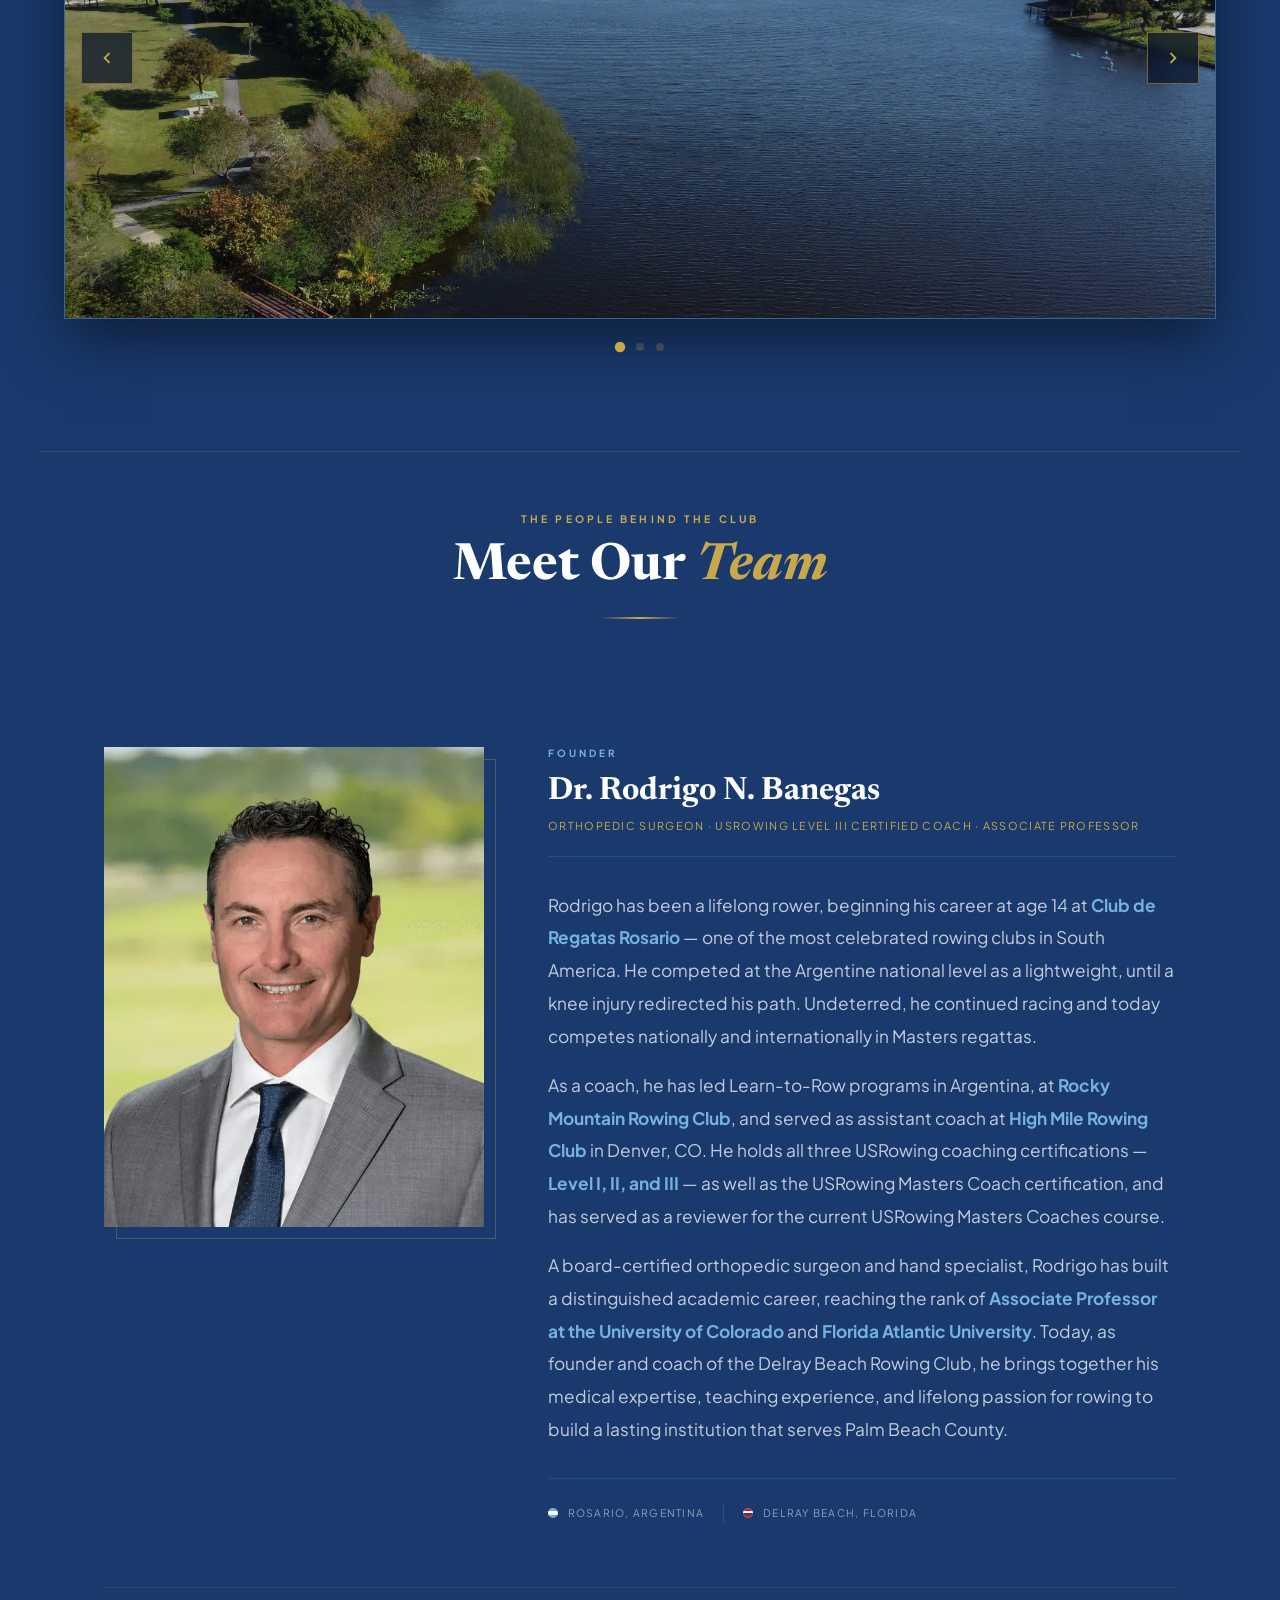
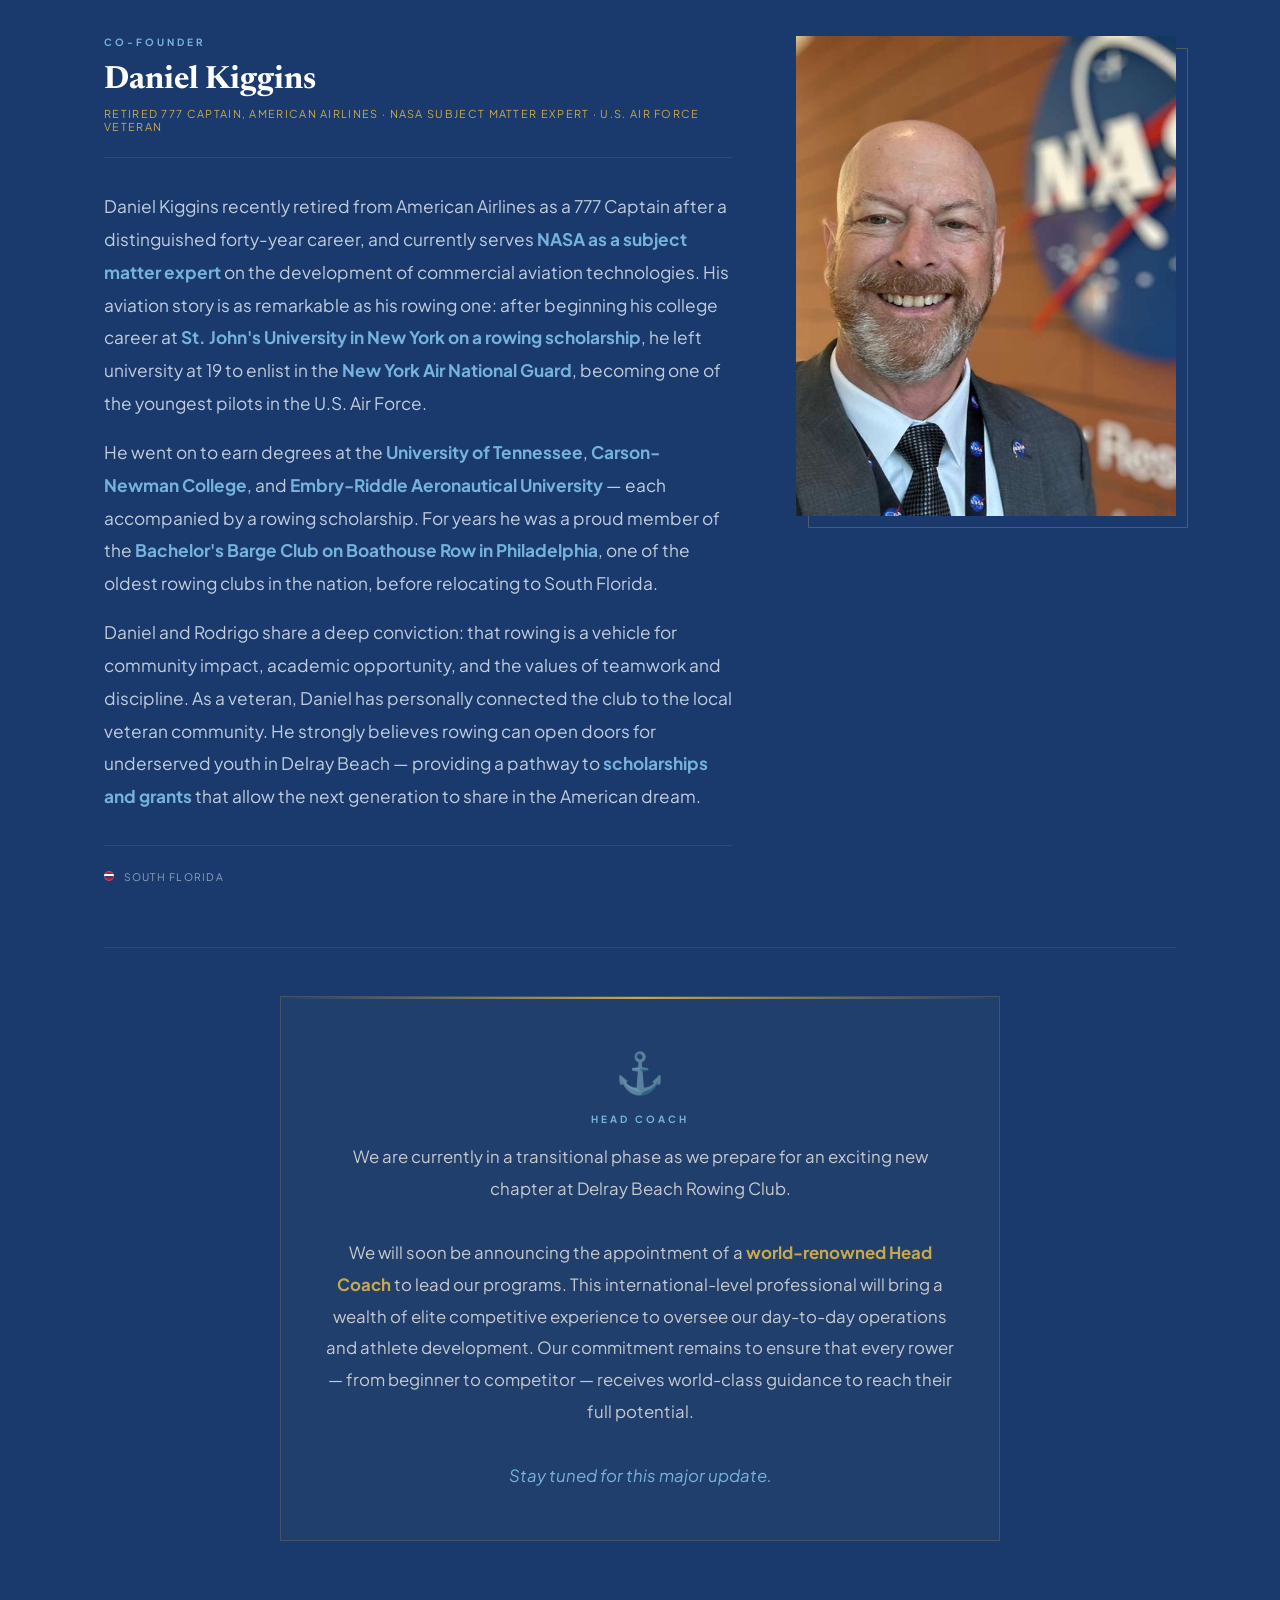
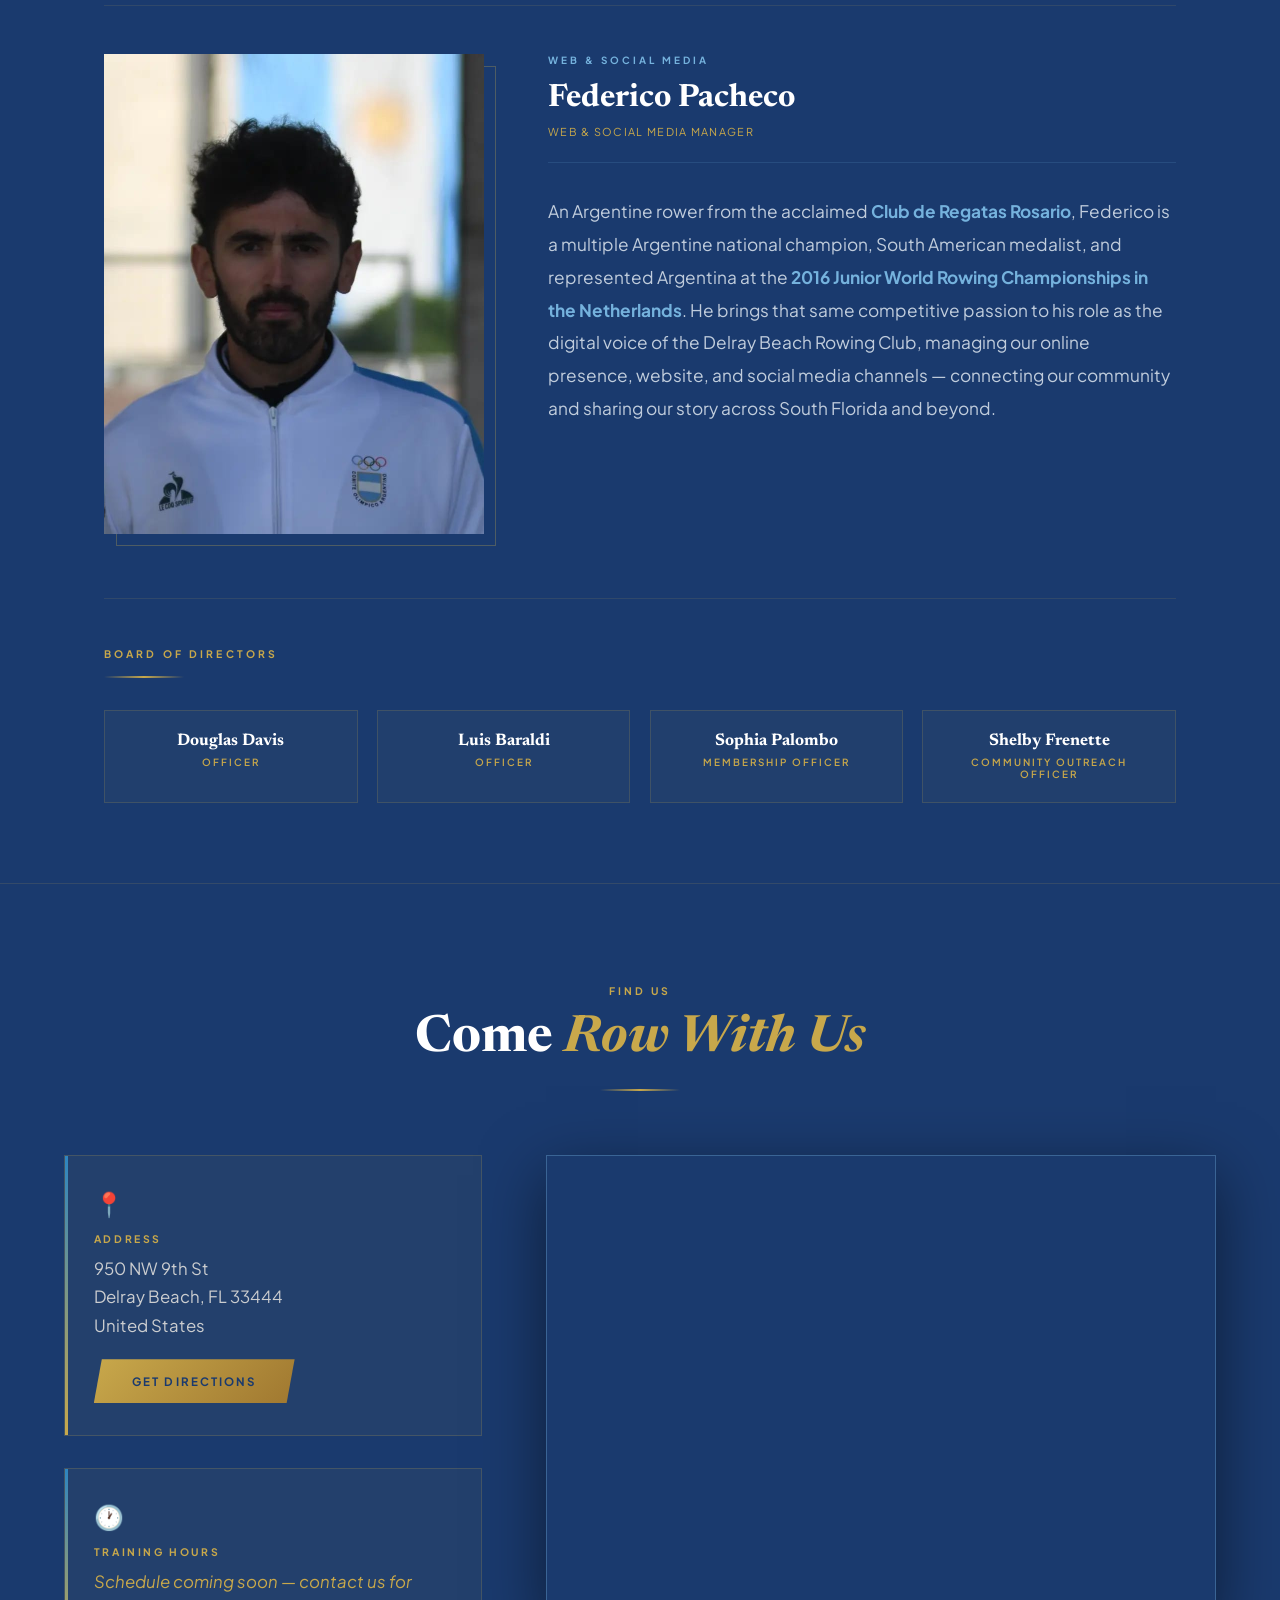
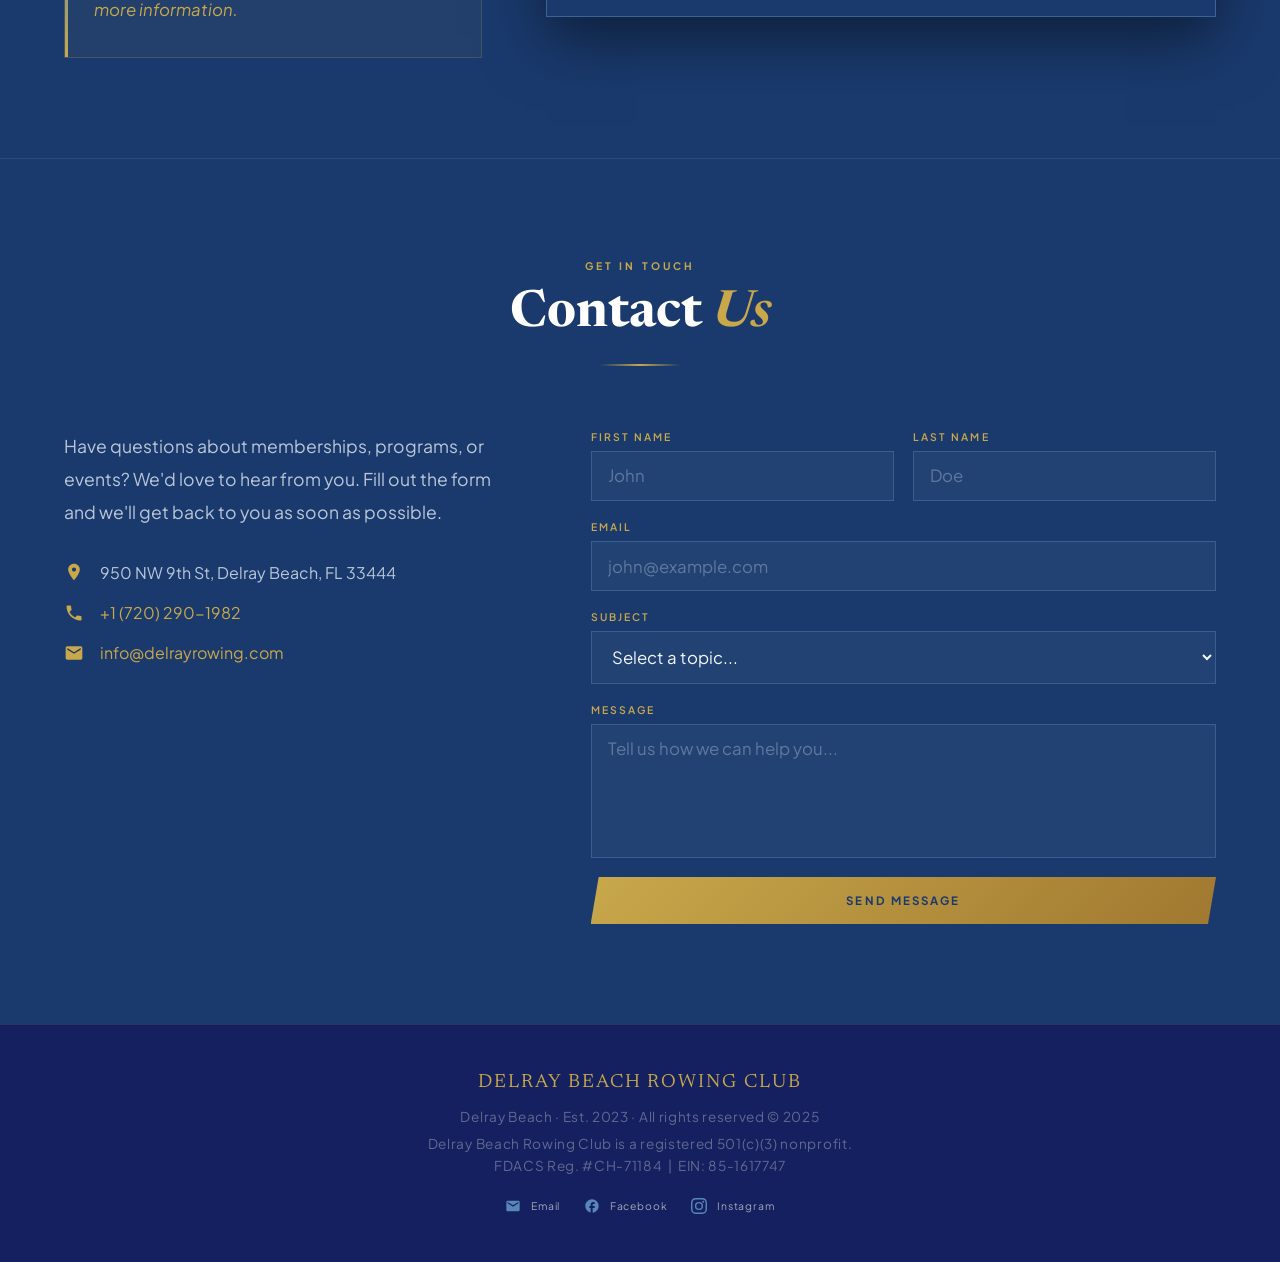
==== commit fd7e59d1: "Update index.html" ====
--- a/index.html
+++ b/index.html
@@ -240,9 +240,9 @@
       </div>
       <div class="carousel-wrapper reveal">
         <div class="carousel-track" id="carouselTrack">
-          <div class="carousel-slide"><img src="remo1.avif" alt="Rowing competition"/></div>
-          <div class="carousel-slide"><img src="remo2.avif" alt="Rowing heats"/></div>
-          <div class="carousel-slide"><img src="remo3.avif" alt="Women quad heat"/></div>
+          <div class="carousel-slide"><img src="aerea.avif" alt="Rowing competition"/></div>
+          <div class="carousel-slide"><img src="club1.jpeg" alt="Rowing heats"/></div>
+          <div class="carousel-slide"><img src="club2.jpeg" alt="Women quad heat"/></div>
         </div>
         <button class="carousel-btn carousel-btn-prev" id="btnPrev" aria-label="Previous">
           <svg viewBox="0 0 24 24"><path d="M15.41 7.41L14 6l-6 6 6 6 1.41-1.41L10.83 12z"/></svg>
@@ -323,7 +323,7 @@
     <div class="founder-section reveal" style="margin-top:4rem;padding-top:3rem;border-top:1px solid rgba(201,168,76,0.12);">
       <div class="founder-grid">
         <div class="founder-photo reveal">
-          <img src="federico.jpg" alt="Federico Pacheco" onerror="this.parentElement.style.background='rgba(201,168,76,0.06)';this.parentElement.style.display='flex';this.parentElement.style.alignItems='center';this.parentElement.style.justifyContent='center';this.outerHTML='<div style=\'font-size:4rem;opacity:0.3;\'>🚣</div>'"/>
+          <img src="federico.jpeg" alt="Federico Pacheco" onerror="this.parentElement.style.background='rgba(201,168,76,0.06)';this.parentElement.style.display='flex';this.parentElement.style.alignItems='center';this.parentElement.style.justifyContent='center';this.outerHTML='<div style=\'font-size:4rem;opacity:0.3;\'>🚣</div>'"/>
         </div>
         <div class="founder-text reveal">
           <span class="founder-tag" data-en="Web &amp; Social Media" data-es="Web y Redes Sociales">Web &amp; Social Media</span>
